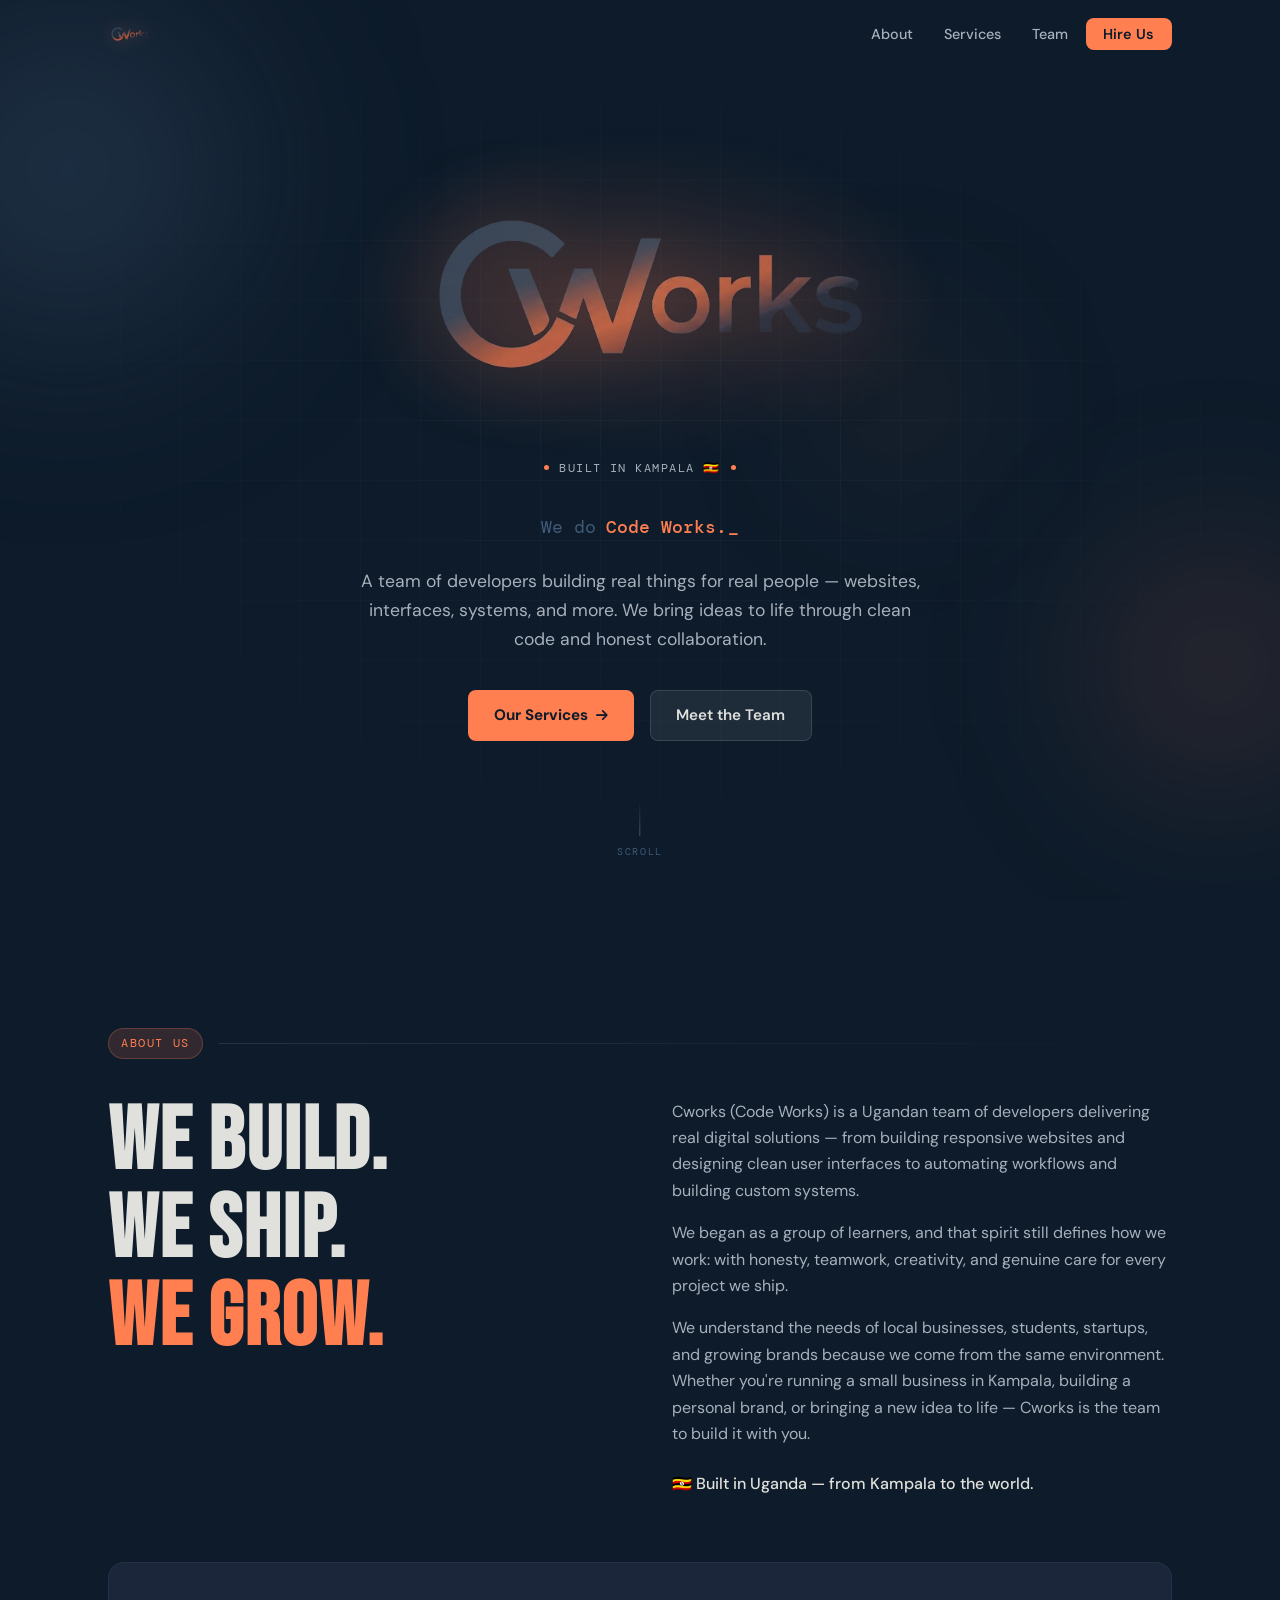
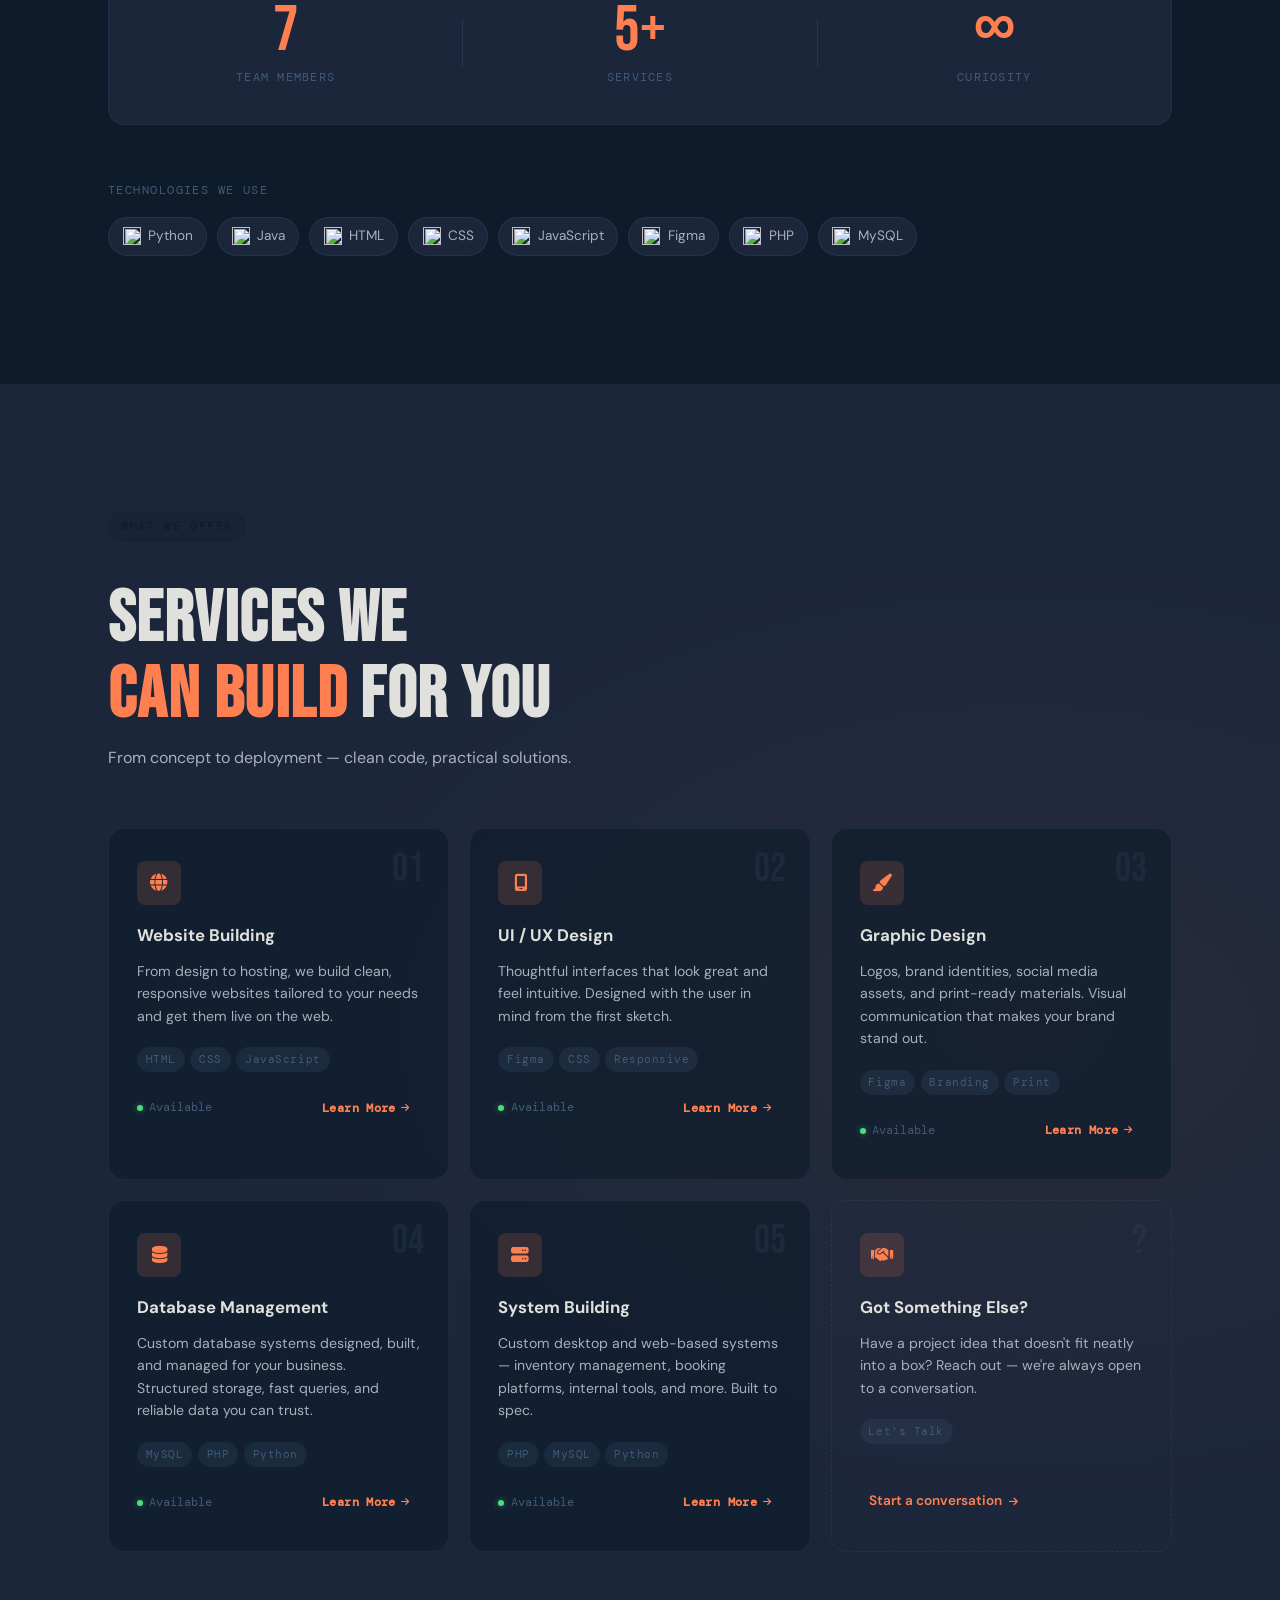
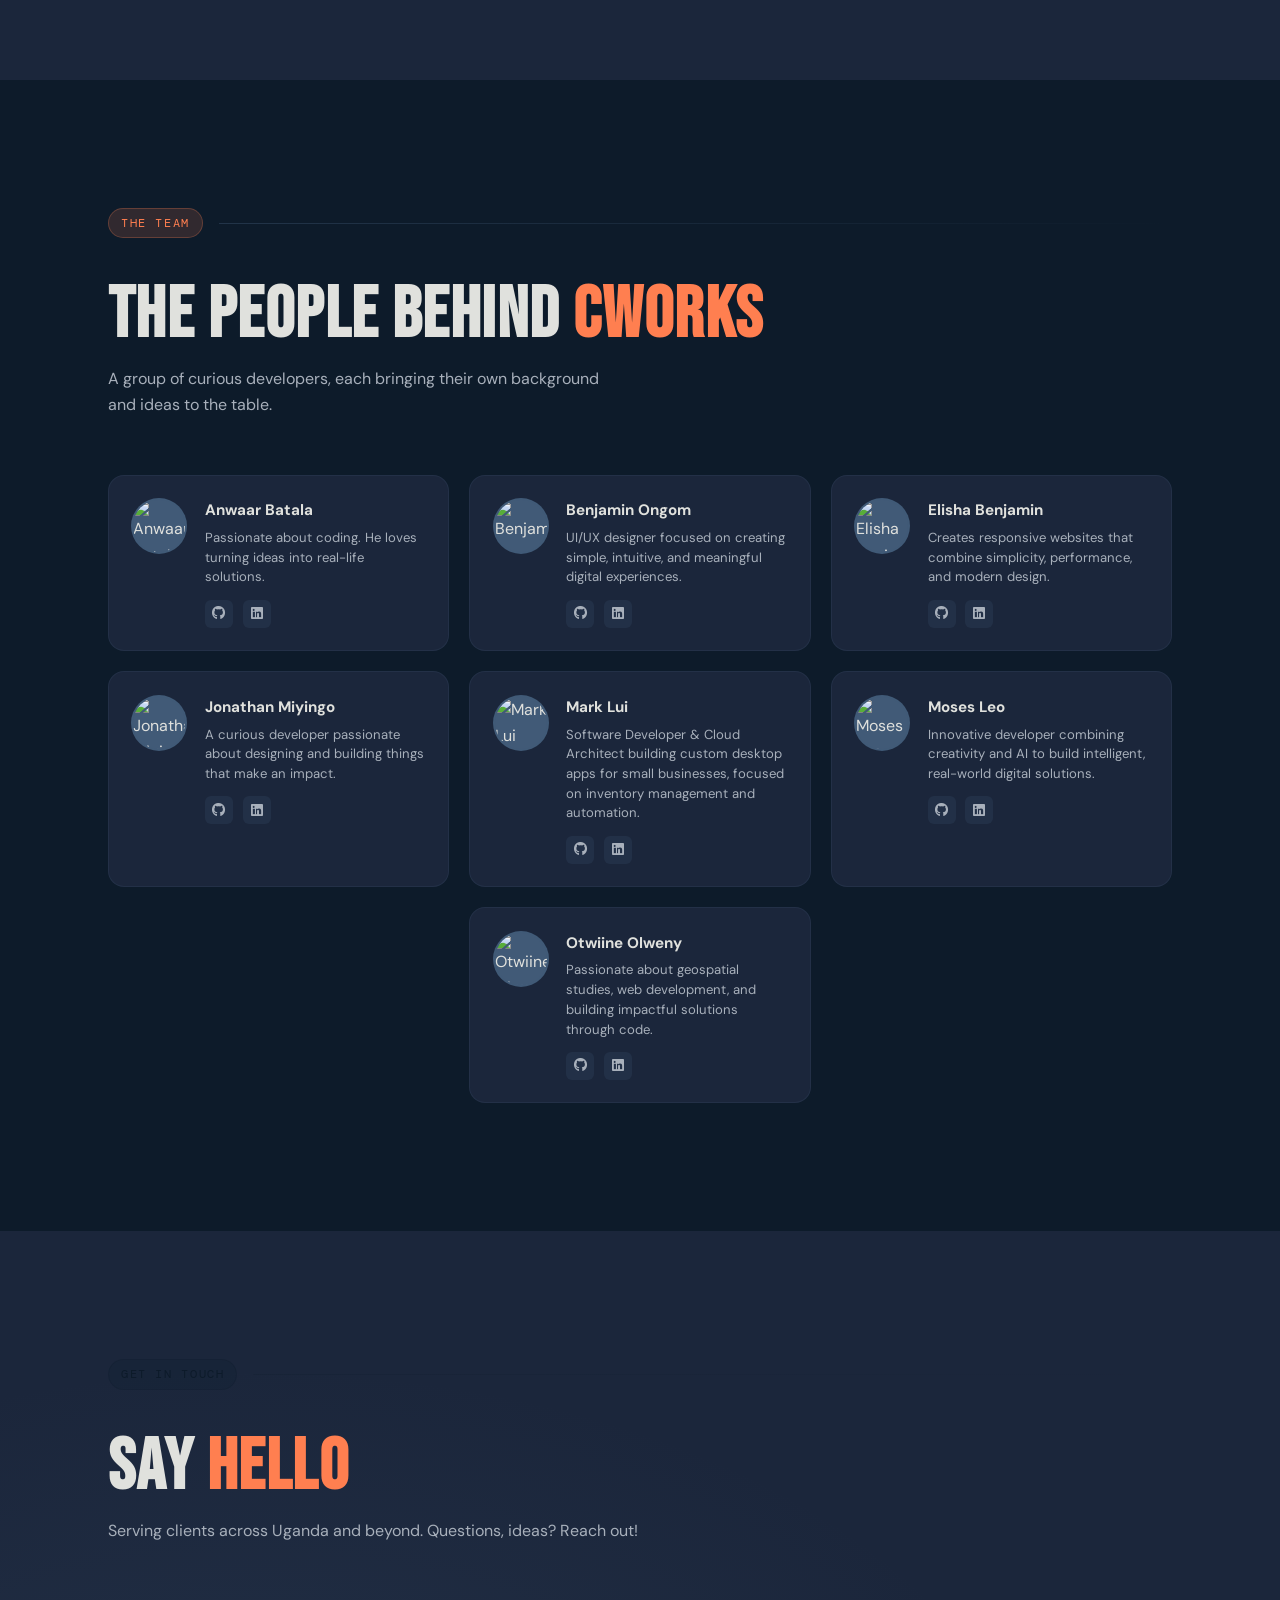
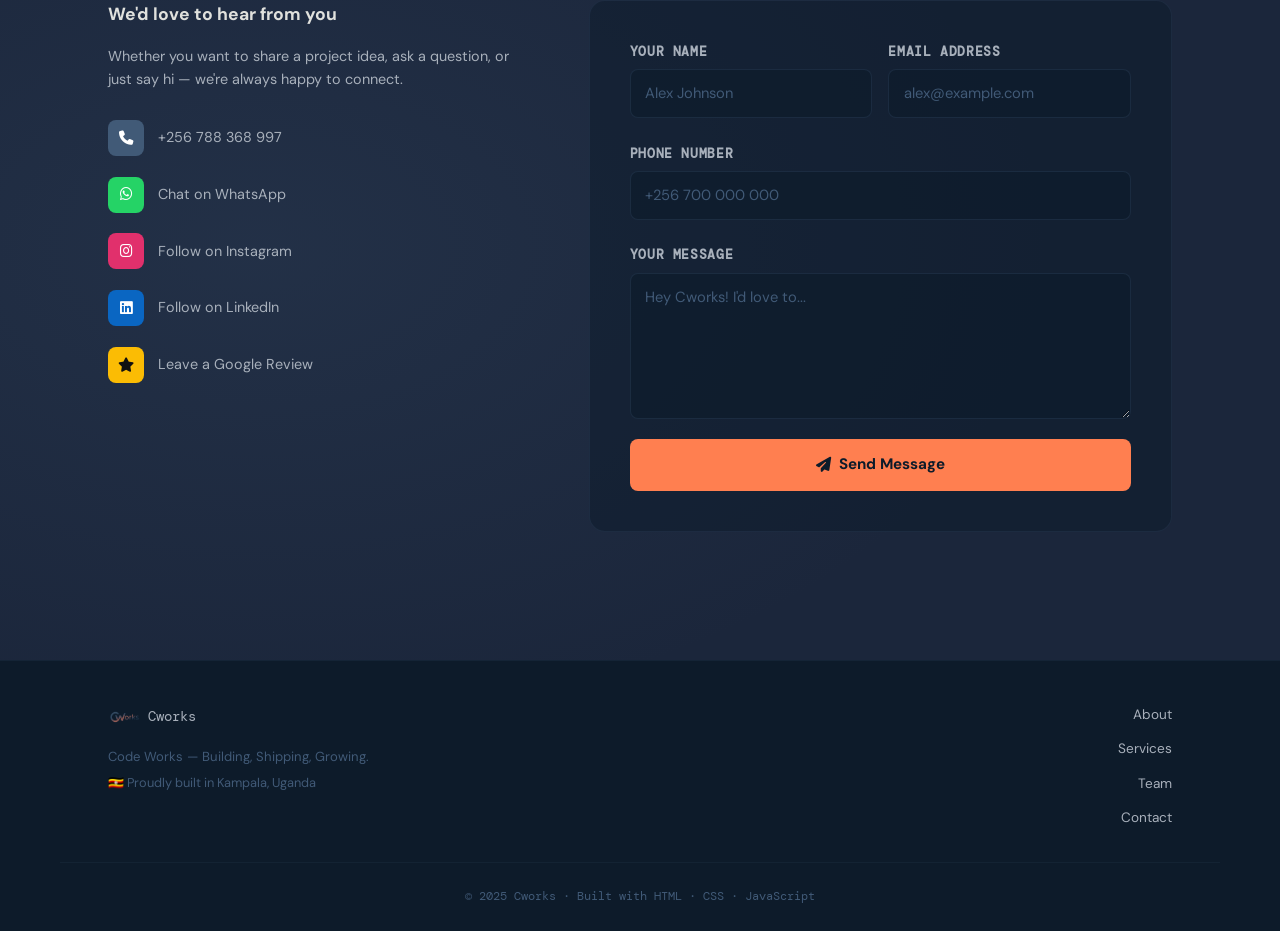
==== index.html @ 4f22efb5 "Changing the title" ====
<!DOCTYPE html>
<html lang="en">
<head>
  <meta charset="UTF-8"/>
  <meta name="viewport" content="width=device-width, initial-scale=1.0"/>
  <title>Cworks</title>
  <meta name="description" content="Cworks is a Kampala-based web development and design agency. We build responsive websites, intuitive UI/UX, bold brand identities, and custom systems for clients across Uganda and beyond."/>
  <meta name="author" content="Cworks — Code Works"/>
  <meta name="robots" content="index, follow"/>
  <meta name="geo.region" content="UG-C"/>
  <meta name="geo.placename" content="Kampala, Uganda"/>
  <meta property="og:title" content="Cworks — Code Works | Kampala, Uganda"/>
  <meta property="og:description" content="A Kampala-based team building responsive websites, sleek interfaces, and bold brand identities."/>
  <meta property="og:type" content="website"/>
  <meta property="og:site_name" content="Cworks"/>

  <link rel="preconnect" href="https://fonts.googleapis.com"/>
  <link rel="preconnect" href="https://fonts.gstatic.com" crossorigin=""/>
  <link href="https://fonts.googleapis.com/css2?family=Bebas+Neue&family=DM+Sans:ital,opsz,wght@0,9..40,300;0,9..40,400;0,9..40,500;0,9..40,600;1,9..40,400&family=DM+Mono:wght@400;500&display=swap" rel="stylesheet"/>
  <link rel="stylesheet" href="https://cdnjs.cloudflare.com/ajax/libs/font-awesome/6.5.0/css/all.min.css"/>
  <link rel="stylesheet" href="styles.css"/>
    <link rel="icon" type="image/png" href="cworks-logo-transparent.png">
</head>
<body>

  <!-- NAV -->
  <nav class="navbar" id="navbar" role="navigation" aria-label="Main navigation">
    <div class="nav-inner">
      <a href="#hero" class="nav-logo" aria-label="Cworks home">
        <img src="cworks-logo-transparent.png" alt="Cworks" class="nav-logo-img" width="38" height="38"/>
      </a>
      <ul class="nav-links" role="list">
        <li><a href="#about"    class="nav-link">About</a></li>
        <li><a href="#services" class="nav-link">Services</a></li>
        <li><a href="#team"     class="nav-link">Team</a></li>
        <li><a href="#contact"  class="nav-link cta-link">Hire Us</a></li>
      </ul>
      <button class="hamburger" id="hamburger" aria-label="Toggle mobile menu" aria-expanded="false">
        <span></span><span></span><span></span>
      </button>
    </div>
    <div class="mobile-menu" id="mobileMenu">
      <a href="#about"    class="nav-link">About</a>
      <a href="#services" class="nav-link">Services</a>
      <a href="#team"     class="nav-link">Team</a>
      <a href="#contact"  class="nav-link">Hire Us</a>
    </div>
  </nav>

  <!-- HERO -->
  <section class="hero" id="hero" aria-label="Hero">
    <div class="hero-grid-overlay" aria-hidden="true"></div>
    <div class="hero-orb hero-orb-1" aria-hidden="true"></div>
    <div class="hero-orb hero-orb-2" aria-hidden="true"></div>
    <div class="hero-orb hero-orb-3" aria-hidden="true"></div>

    <div class="hero-content">
      <!-- LOGO as hero centerpiece -->
      <div class="hero-logo-wrap" aria-label="Cworks">
        <img src="cworks-logo-transparent.png" alt="Cworks logo" class="hero-logo-img"/>
        <div class="hero-logo-glow" aria-hidden="true"></div>
      </div>

      <div class="hero-eyebrow">
        <span class="eyebrow-dot"></span>
        <span>Built in Kampala 🇺🇬</span>
        <span class="eyebrow-dot"></span>
      </div>

      <div class="hero-typing-row" aria-live="polite">
        <span class="typing-label">We do</span>
        <span class="typing-wrapper">
          <span id="typing-text" aria-live="polite"></span><span class="cursor" aria-hidden="true">_</span>
        </span>
      </div>

      <p class="hero-desc">
        A team of developers building real things for real people —
        websites, interfaces, systems, and more. We bring ideas to life
        through clean code and honest collaboration.
      </p>

      <div class="hero-actions">
        <a href="#services" class="btn-primary">Our Services <i class="fa-solid fa-arrow-right fa-sm"></i></a>
        <a href="#team"     class="btn-ghost">Meet the Team</a>
      </div>
    </div>

    <div class="hero-scroll-indicator" aria-hidden="true">
      <div class="scroll-line"></div>
      <span>scroll</span>
    </div>
  </section>


  <!-- ABOUT -->
  <section class="section about" id="about" aria-label="About Cworks">
    <div class="container">

      <div class="section-label-row reveal">
        <span class="section-chip">About Us</span>
        <div class="chip-line"></div>
      </div>

      <div class="about-grid">
        <div class="about-headline reveal">
          <h2>We Build.<br/>We Ship.<br/><span class="accent-text">We Grow.</span></h2>
        </div>

        <div class="about-body reveal reveal-delay">
          <p>Cworks (Code Works) is a Ugandan team of developers delivering real digital solutions — from building responsive websites and designing clean user interfaces to automating workflows and building custom systems.</p>
          <p>We began as a group of learners, and that spirit still defines how we work: with honesty, teamwork, creativity, and genuine care for every project we ship.</p>
          <p>We understand the needs of local businesses, students, startups, and growing brands because we come from the same environment. Whether you're running a small business in Kampala, building a personal brand, or bringing a new idea to life — Cworks is the team to build it with you.</p>
          <p class="origin-line">🇺🇬 Built in Uganda — from Kampala to the world.</p>
        </div>
      </div>

      <div class="stats-row reveal">
        <div class="stat-item">
          <span class="stat-num">7</span>
          <span class="stat-label">Team Members</span>
        </div>
        <div class="stat-divider" aria-hidden="true"></div>
        <div class="stat-item">
          <span class="stat-num">5+</span>
          <span class="stat-label">Services</span>
        </div>
        <div class="stat-divider" aria-hidden="true"></div>
        <div class="stat-item">
          <span class="stat-num">∞</span>
          <span class="stat-label">Curiosity</span>
        </div>
      </div>

      <div class="tech-section reveal reveal-delay">
        <p class="tech-heading">Technologies we use</p>
        <div class="tech-grid" role="list" aria-label="Technology stack">
          <div class="tech-pill" role="listitem"><img src="https://cdn.jsdelivr.net/gh/devicons/devicon@latest/icons/python/python-original.svg" alt="" aria-hidden="true"/>Python</div>
          <div class="tech-pill" role="listitem"><img src="https://cdn.jsdelivr.net/gh/devicons/devicon@latest/icons/java/java-original.svg" alt="" aria-hidden="true"/>Java</div>
          <div class="tech-pill" role="listitem"><img src="https://cdn.jsdelivr.net/gh/devicons/devicon@latest/icons/html5/html5-original.svg" alt="" aria-hidden="true"/>HTML</div>
          <div class="tech-pill" role="listitem"><img src="https://cdn.jsdelivr.net/gh/devicons/devicon@latest/icons/css3/css3-original.svg" alt="" aria-hidden="true"/>CSS</div>
          <div class="tech-pill" role="listitem"><img src="https://cdn.jsdelivr.net/gh/devicons/devicon@latest/icons/javascript/javascript-original.svg" alt="" aria-hidden="true"/>JavaScript</div>
          <div class="tech-pill" role="listitem"><img src="https://cdn.jsdelivr.net/gh/devicons/devicon@latest/icons/figma/figma-original.svg" alt="" aria-hidden="true"/>Figma</div>
          <div class="tech-pill" role="listitem"><img src="https://cdn.jsdelivr.net/gh/devicons/devicon@latest/icons/php/php-original.svg" alt="" aria-hidden="true"/>PHP</div>
          <div class="tech-pill" role="listitem"><img src="https://cdn.jsdelivr.net/gh/devicons/devicon@latest/icons/mysql/mysql-original.svg" alt="" aria-hidden="true"/>MySQL</div>
        </div>
      </div>

    </div>
  </section>


  <!-- SERVICES -->
  <section class="section services" id="services" aria-label="Services">
    <div class="services-bg" aria-hidden="true"></div>
    <div class="container">

      <div class="section-label-row reveal">
        <span class="section-chip section-chip--light">What We Offer</span>
        <div class="chip-line chip-line--light"></div>
      </div>

      <h2 class="services-title reveal">Services We<br/><em>Can Build</em> For You</h2>
      <p class="services-sub reveal reveal-delay">From concept to deployment — clean code, practical solutions.</p>

      <div class="services-grid">

        <article class="service-card reveal" tabindex="0">
          <div class="service-num" aria-hidden="true">01</div>
          <div class="service-icon" aria-hidden="true"><i class="fa-solid fa-globe"></i></div>
          <h3><a href="web-development.html" class="service-title-link">Website Building</a></h3>
          <p>From design to hosting, we build clean, responsive websites tailored to your needs and get them live on the web.</p>
          <div class="service-tags">
            <span>HTML</span><span>CSS</span><span>JavaScript</span>
          </div>
          <div class="service-footer">
            <span class="service-status"><span class="status-dot"></span>Available</span>
            <a href="web-development.html" class="service-learn-more">Learn More <i class="fa-solid fa-arrow-right fa-xs"></i></a>
          </div>
        </article>

        <article class="service-card reveal reveal-delay" tabindex="0">
          <div class="service-num" aria-hidden="true">02</div>
          <div class="service-icon" aria-hidden="true"><i class="fa-solid fa-mobile-screen"></i></div>
          <h3><a href="ui-ux-design.html" class="service-title-link">UI / UX Design</a></h3>
          <p>Thoughtful interfaces that look great and feel intuitive. Designed with the user in mind from the first sketch.</p>
          <div class="service-tags">
            <span>Figma</span><span>CSS</span><span>Responsive</span>
          </div>
          <div class="service-footer">
            <span class="service-status"><span class="status-dot"></span>Available</span>
            <a href="ui-ux-design.html" class="service-learn-more">Learn More <i class="fa-solid fa-arrow-right fa-xs"></i></a>
          </div>
        </article>

        <article class="service-card reveal reveal-delay-2" tabindex="0">
          <div class="service-num" aria-hidden="true">03</div>
          <div class="service-icon" aria-hidden="true"><i class="fa-solid fa-paintbrush"></i></div>
          <h3><a href="graphic-design.html" class="service-title-link">Graphic Design</a></h3>
          <p>Logos, brand identities, social media assets, and print-ready materials. Visual communication that makes your brand stand out.</p>
          <div class="service-tags">
            <span>Figma</span><span>Branding</span><span>Print</span>
          </div>
          <div class="service-footer">
            <span class="service-status"><span class="status-dot"></span>Available</span>
            <a href="graphic-design.html" class="service-learn-more">Learn More <i class="fa-solid fa-arrow-right fa-xs"></i></a>
          </div>
        </article>

        <article class="service-card reveal reveal-delay" tabindex="0">
          <div class="service-num" aria-hidden="true">04</div>
          <div class="service-icon" aria-hidden="true"><i class="fa-solid fa-database"></i></div>
          <h3><a href="database-management.html" class="service-title-link">Database Management</a></h3>
          <p>Custom database systems designed, built, and managed for your business. Structured storage, fast queries, and reliable data you can trust.</p>
          <div class="service-tags">
            <span>MySQL</span><span>PHP</span><span>Python</span>
          </div>
          <div class="service-footer">
            <span class="service-status"><span class="status-dot"></span>Available</span>
            <a href="database-management.html" class="service-learn-more">Learn More <i class="fa-solid fa-arrow-right fa-xs"></i></a>
          </div>
        </article>

        <article class="service-card reveal reveal-delay-2" tabindex="0">
          <div class="service-num" aria-hidden="true">05</div>
          <div class="service-icon" aria-hidden="true"><i class="fa-solid fa-server"></i></div>
          <h3><a href="system-building.html" class="service-title-link">System Building</a></h3>
          <p>Custom desktop and web-based systems — inventory management, booking platforms, internal tools, and more. Built to spec.</p>
          <div class="service-tags">
            <span>PHP</span><span>MySQL</span><span>Python</span>
          </div>
          <div class="service-footer">
            <span class="service-status"><span class="status-dot"></span>Available</span>
            <a href="system-building.html" class="service-learn-more">Learn More <i class="fa-solid fa-arrow-right fa-xs"></i></a>
          </div>
        </article>

        <article class="service-card service-card--cta reveal reveal-delay-3" tabindex="0">
          <div class="service-num" aria-hidden="true">?</div>
          <div class="service-icon" aria-hidden="true"><i class="fa-solid fa-handshake"></i></div>
          <h3>Got Something Else?</h3>
          <p>Have a project idea that doesn't fit neatly into a box? Reach out — we're always open to a conversation.</p>
          <div class="service-tags">
            <span>Let's Talk</span>
          </div>
          <a href="#contact" class="service-cta-link">Start a conversation <i class="fa-solid fa-arrow-right fa-xs"></i></a>
        </article>

      </div>
    </div>
  </section>


  <!-- TEAM -->
  <section class="section team" id="team" aria-label="Meet the team">
    <div class="container">

      <div class="section-label-row reveal">
        <span class="section-chip">The Team</span>
        <div class="chip-line"></div>
      </div>

      <h2 class="team-title reveal">The People Behind <span class="accent-text">Cworks</span></h2>
      <p class="team-sub reveal reveal-delay">A group of curious developers, each bringing their own background and ideas to the table.</p>

      <div class="team-grid" role="list" aria-label="Team members">

        <article class="team-card reveal" role="listitem">
          <div class="team-avatar-wrap">
            <img src="https://github.com/FrostyDot512.png" alt="Anwaar Batala" width="72" height="72" loading="lazy"/>
          </div>
          <div class="team-info">
            <h3>Anwaar Batala</h3>
            <p>Passionate about coding. He loves turning ideas into real-life solutions.</p>
            <div class="team-links">
              <a href="https://github.com/FrostyDot512" target="_blank" rel="noopener noreferrer" aria-label="GitHub"><i class="fa-brands fa-github"></i></a>
              <a href="https://www.linkedin.com/in/anwaar-batala-46069a362/" target="_blank" rel="noopener noreferrer" aria-label="LinkedIn"><i class="fa-brands fa-linkedin"></i></a>
            </div>
          </div>
        </article>

        <article class="team-card reveal reveal-delay" role="listitem">
          <div class="team-avatar-wrap">
            <img src="https://github.com/GrandMaster142.png" alt="Benjamin Ongom" width="72" height="72" loading="lazy"/>
          </div>
          <div class="team-info">
            <h3>Benjamin Ongom</h3>
            <p>UI/UX designer focused on creating simple, intuitive, and meaningful digital experiences.</p>
            <div class="team-links">
              <a href="https://github.com/GrandMaster142" target="_blank" rel="noopener noreferrer" aria-label="GitHub"><i class="fa-brands fa-github"></i></a>
              <a href="https://www.linkedin.com/in/benjamin-ongom-a2a5672a6/" target="_blank" rel="noopener noreferrer" aria-label="LinkedIn"><i class="fa-brands fa-linkedin"></i></a>
            </div>
          </div>
        </article>

        <article class="team-card reveal reveal-delay-2" role="listitem">
          <div class="team-avatar-wrap">
            <img src="https://github.com/eliosha.png" alt="Elisha Benjamin" width="72" height="72" loading="lazy"/>
          </div>
          <div class="team-info">
            <h3>Elisha Benjamin</h3>
            <p>Creates responsive websites that combine simplicity, performance, and modern design.</p>
            <div class="team-links">
              <a href="https://github.com/eliosha" target="_blank" rel="noopener noreferrer" aria-label="GitHub"><i class="fa-brands fa-github"></i></a>
              <a href="https://www.linkedin.com/in/elisha-mukisa-5b5963402/" target="_blank" rel="noopener noreferrer" aria-label="LinkedIn"><i class="fa-brands fa-linkedin"></i></a>
            </div>
          </div>
        </article>

        <article class="team-card reveal" role="listitem">
          <div class="team-avatar-wrap">
            <img src="https://github.com/Mrj-1007.png" alt="Jonathan Miyingo" width="72" height="72" loading="lazy"/>
          </div>
          <div class="team-info">
            <h3>Jonathan Miyingo</h3>
            <p>A curious developer passionate about designing and building things that make an impact.</p>
            <div class="team-links">
              <a href="https://github.com/Mrj-1007" target="_blank" rel="noopener noreferrer" aria-label="GitHub"><i class="fa-brands fa-github"></i></a>
              <a href="https://www.linkedin.com/in/jonathan-m-a0818a313/" target="_blank" rel="noopener noreferrer" aria-label="LinkedIn"><i class="fa-brands fa-linkedin"></i></a>
            </div>
          </div>
        </article>

        <article class="team-card reveal reveal-delay" role="listitem">
          <div class="team-avatar-wrap">
            <img src="https://github.com/Trojannetwork.png" alt="Mark Lui" width="72" height="72" loading="lazy"/>
          </div>
          <div class="team-info">
            <h3>Mark Lui</h3>
            <p>Software Developer &amp; Cloud Architect building custom desktop apps for small businesses, focused on inventory management and automation.</p>
            <div class="team-links">
              <a href="https://github.com/Trojannetwork" target="_blank" rel="noopener noreferrer" aria-label="GitHub"><i class="fa-brands fa-github"></i></a>
              <a href="https://www.linkedin.com/in/lui-mark-25259339b/" target="_blank" rel="noopener noreferrer" aria-label="LinkedIn"><i class="fa-brands fa-linkedin"></i></a>
            </div>
          </div>
        </article>

        <article class="team-card reveal reveal-delay-2" role="listitem">
          <div class="team-avatar-wrap">
            <img src="https://github.com/MOSES-LEO-tech.png" alt="Moses Leo" width="72" height="72" loading="lazy"/>
          </div>
          <div class="team-info">
            <h3>Moses Leo</h3>
            <p>Innovative developer combining creativity and AI to build intelligent, real-world digital solutions.</p>
            <div class="team-links">
              <a href="https://github.com/MOSES-LEO-tech" target="_blank" rel="noopener noreferrer" aria-label="GitHub"><i class="fa-brands fa-github"></i></a>
              <a href="https://www.linkedin.com/in/moses-leo-04477a336/" target="_blank" rel="noopener noreferrer" aria-label="LinkedIn"><i class="fa-brands fa-linkedin"></i></a>
            </div>
          </div>
        </article>

        <article class="team-card reveal" role="listitem">
          <div class="team-avatar-wrap">
            <img src="https://github.com/Otwiine.png" alt="Otwiine Olweny" width="72" height="72" loading="lazy"/>
          </div>
          <div class="team-info">
            <h3>Otwiine Olweny</h3>
            <p>Passionate about geospatial studies, web development, and building impactful solutions through code.</p>
            <div class="team-links">
              <a href="https://github.com/Otwiine" target="_blank" rel="noopener noreferrer" aria-label="GitHub"><i class="fa-brands fa-github"></i></a>
              <a href="https://www.linkedin.com/in/otwiine-olweny-60b871402/" target="_blank" rel="noopener noreferrer" aria-label="LinkedIn"><i class="fa-brands fa-linkedin"></i></a>
            </div>
          </div>
        </article>

      </div>
    </div>
  </section>


  <!-- CONTACT -->
  <section class="section contact" id="contact" aria-label="Contact Cworks">
    <div class="contact-bg" aria-hidden="true"></div>
    <div class="container">

      <div class="section-label-row reveal">
        <span class="section-chip section-chip--light">Get In Touch</span>
        <div class="chip-line chip-line--light"></div>
      </div>

      <h2 class="contact-title reveal">Say <em>Hello</em></h2>
      <p class="contact-sub reveal reveal-delay">Serving clients across Uganda and beyond. Questions, ideas? Reach out!</p>

      <div class="contact-grid">

        <div class="contact-info reveal">
          <h3>We'd love to hear from you</h3>
          <p>Whether you want to share a project idea, ask a question, or just say hi — we're always happy to connect.</p>

          <div class="contact-links">
            <a href="tel:+256788368997" class="contact-link-item">
              <span class="cl-icon"><i class="fa-solid fa-phone"></i></span>
              <span>+256 788 368 997</span>
            </a>
            <a href="https://wa.me/256788368997" class="contact-link-item" target="_blank" rel="noopener noreferrer">
              <span class="cl-icon" style="background:#25D366;"><i class="fa-brands fa-whatsapp"></i></span>
              <span>Chat on WhatsApp</span>
            </a>
            <a href="https://www.instagram.com/thecodehub26/" class="contact-link-item" target="_blank" rel="noopener noreferrer">
              <span class="cl-icon" style="background:#E1306C;"><i class="fa-brands fa-instagram"></i></span>
              <span>Follow on Instagram</span>
            </a>
            <a href="https://www.linkedin.com/company/codehub26/" class="contact-link-item" target="_blank" rel="noopener noreferrer">
              <span class="cl-icon" style="background:#0A66C2;"><i class="fa-brands fa-linkedin"></i></span>
              <span>Follow on LinkedIn</span>
            </a>
            <a href="https://g.page/r/CXH2-fsHKeH0EBM/review" class="contact-link-item" target="_blank" rel="noopener noreferrer">
              <span class="cl-icon" style="background:#FBBC04; color:#111;"><i class="fa-solid fa-star"></i></span>
              <span>Leave a Google Review</span>
            </a>
          </div>
        </div>

        <div class="contact-form-wrap reveal reveal-delay">
          <form id="contact-form" action="https://api.web3forms.com/submit" method="POST" aria-label="Contact form" novalidate>
            <input type="hidden" name="access_key" value="dd3dd29d-fc75-4ea5-b907-18526ad695c6"/>
            <input type="hidden" name="redirect" value="false"/>
            <input type="hidden" name="subject" value="New message from Cworks website"/>
            <input type="hidden" name="from_name" value="Cworks Website"/>

            <div class="form-row">
              <div class="form-group">
                <label for="contact-name">Your Name</label>
                <input type="text" id="contact-name" name="name" placeholder="Alex Johnson" autocomplete="name" required/>
                <span class="form-error" id="name-error" aria-live="polite"></span>
              </div>
              <div class="form-group">
                <label for="contact-email">Email Address</label>
                <input type="email" id="contact-email" name="email" placeholder="alex@example.com" autocomplete="email" required/>
                <span class="form-error" id="email-error" aria-live="polite"></span>
              </div>
            </div>

            <div class="form-group">
              <label for="contact-phone">Phone Number</label>
              <input type="tel" id="contact-phone" name="phone" placeholder="+256 700 000 000" autocomplete="tel" required/>
              <span class="form-error" id="phone-error" aria-live="polite"></span>
            </div>

            <div class="form-group">
              <label for="contact-message">Your Message</label>
              <textarea id="contact-message" name="message" placeholder="Hey Cworks! I'd love to..." rows="5" required></textarea>
            </div>

            <div id="form-feedback" class="form-feedback" aria-live="polite" hidden></div>

            <button type="submit" id="form-submit" class="btn-submit">
              <i class="fa-solid fa-paper-plane"></i> Send Message
            </button>
          </form>
        </div>

      </div>
    </div>
  </section>


  <!-- FOOTER -->
  <footer class="footer" role="contentinfo">
    <div class="container footer-inner">
      <div class="footer-brand">
        <div class="footer-logo-row">
          <img src="cworks-logo-transparent.png" alt="Cworks" class="footer-logo-img" width="32" height="32"/>
          <span class="footer-name">Cworks</span>
        </div>
        <p class="footer-tagline">Code Works — Building, Shipping, Growing.</p>
        <p class="footer-origin">🇺🇬 Proudly built in Kampala, Uganda</p>
      </div>
      <nav aria-label="Footer navigation">
        <ul class="footer-links" role="list">
          <li><a href="#about">About</a></li>
          <li><a href="#services">Services</a></li>
          <li><a href="#team">Team</a></li>
          <li><a href="#contact">Contact</a></li>
        </ul>
      </nav>
    </div>
    <p class="footer-copy">© 2025 Cworks · Built with HTML · CSS · JavaScript</p>
  </footer>

  <script src="script.js"></script>
</body>
</html>
---- styles.css ----
/* ============================================================
   CWORKS — Unified Stylesheet (main + service pages)
   Design: Editorial-minimal, deep navy palette, coral accents
   ============================================================ */

/* ── VARIABLES ── */
:root {
  /* Core palette */
  --blue-deep:    #0d1b2a;
  --blue-dark:    #1b263b;
  --blue-mid:     #415a77;
  --neutral:      #e0e1dd;
  --neutral-dim:  #a8b0bb;
  --accent:       #ff7f50;
  --accent-dim:   rgba(255, 127, 80, 0.15);
  --white:        #ffffff;

  /* Service page aliases */
  --bg:           #0d1b2a;
  --bg-card:      #1b263b;
  --text:         #e0e1dd;
  --text-secondary: #a8b0bb;
  --text-muted:   #415a77;
  --border:       rgba(65, 90, 119, 0.25);
  --accent-blue:  #ff7f50;

  /* Fonts */
  --font-display: 'Bebas Neue', sans-serif;
  --font-body:    'DM Sans', sans-serif;
  --font-mono:    'DM Mono', monospace;

  /* Layout */
  --radius:       8px;
  --radius-lg:    16px;
  --gap:          clamp(1rem, 4vw, 2rem);
  --max-w:        1160px;
  --nav-h:        68px;

  --ease-out: cubic-bezier(0.16, 1, 0.3, 1);
}

/* ── RESET ── */
*, *::before, *::after { box-sizing: border-box; margin: 0; padding: 0; }
html { scroll-behavior: smooth; font-size: 16px; }
body {
  background: var(--blue-deep);
  color: var(--neutral);
  font-family: var(--font-body);
  line-height: 1.65;
  overflow-x: hidden;
  -webkit-font-smoothing: antialiased;
}
img { display: block; max-width: 100%; }
a { color: inherit; text-decoration: none; }
ul { list-style: none; }
button { cursor: pointer; border: none; background: none; font: inherit; }

/* ── CONTAINER ── */
.container {
  width: 100%;
  max-width: var(--max-w);
  margin: 0 auto;
  padding: 0 clamp(1.25rem, 5vw, 3rem);
}

/* ── SECTION BASE ── */
.section {
  padding: clamp(5rem, 10vw, 8rem) 0;
  position: relative;
}

/* ============================================================
   NAVBAR
   ============================================================ */
.navbar {
  position: fixed;
  top: 0;
  left: 0;
  right: 0;
  z-index: 100;
  transition: background 0.3s ease, box-shadow 0.3s ease;
}
.navbar.scrolled {
  background: rgba(13, 27, 42, 0.92);
  backdrop-filter: blur(12px);
  -webkit-backdrop-filter: blur(12px);
  box-shadow: 0 1px 0 rgba(255,255,255,0.06);
}
.nav-inner {
  max-width: var(--max-w);
  margin: 0 auto;
  padding: 0 clamp(1.25rem, 5vw, 3rem);
  height: var(--nav-h);
  display: flex;
  align-items: center;
  justify-content: space-between;
  gap: 2rem;
}

/* Logo — now image-only in navbar */
.nav-logo {
  display: flex;
  align-items: center;
  gap: 0.55rem;
  font-weight: 700;
  letter-spacing: -0.01em;
  transition: opacity 0.2s;
}
.nav-logo:hover { opacity: 0.85; }
.nav-logo-img {
  width: 42px;
  height: 42px;
  object-fit: contain;
  flex-shrink: 0;
  mix-blend-mode: screen;
  filter: drop-shadow(0 0 8px rgba(255,127,80,0.3));
  transition: filter 0.3s;
}
.nav-logo:hover .nav-logo-img {
  filter: drop-shadow(0 0 14px rgba(255,127,80,0.55));
}

/* Service pages still have text logo fallback */
.nav-logo-icon {
  width: 36px;
  height: 36px;
  background: rgba(255,127,80,0.15);
  border-radius: 8px;
  display: flex;
  align-items: center;
  justify-content: center;
  color: var(--accent);
  font-size: 0.9rem;
  flex-shrink: 0;
  border: 1px solid rgba(255,127,80,0.25);
}
.logo-mark {
  font-family: var(--font-display);
  font-size: 1.7rem;
  line-height: 1;
  color: var(--neutral);
}
.logo-mark.sm { font-size: 1.3rem; }
.logo-accent { color: var(--accent); }
.logo-text {
  font-family: var(--font-mono);
  font-size: 0.9rem;
  color: var(--neutral-dim);
  letter-spacing: 0.05em;
}

/* Nav links */
.nav-links {
  display: flex;
  align-items: center;
  gap: 0.25rem;
}
.nav-link {
  padding: 0.45rem 0.85rem;
  border-radius: var(--radius);
  font-size: 0.9rem;
  color: var(--neutral-dim);
  transition: color 0.2s, background 0.2s;
  font-weight: 500;
}
.nav-link:hover, .nav-link.active { color: var(--neutral); background: rgba(255,255,255,0.06); }
.cta-link {
  background: var(--accent);
  color: var(--blue-deep) !important;
  font-weight: 600;
  padding: 0.45rem 1.1rem;
}
.cta-link:hover { background: #ff9a74; transform: translateY(-1px); }

/* Hamburger */
.hamburger {
  display: none;
  flex-direction: column;
  gap: 5px;
  padding: 6px;
}
.hamburger span {
  display: block;
  width: 22px;
  height: 2px;
  background: var(--neutral);
  border-radius: 2px;
  transition: transform 0.3s, opacity 0.3s;
}
.hamburger.active span:nth-child(1) { transform: translateY(7px) rotate(45deg); }
.hamburger.active span:nth-child(2) { opacity: 0; }
.hamburger.active span:nth-child(3) { transform: translateY(-7px) rotate(-45deg); }

/* Mobile menu */
.mobile-menu {
  display: none;
  flex-direction: column;
  gap: 0;
  background: rgba(13, 27, 42, 0.97);
  backdrop-filter: blur(12px);
  -webkit-backdrop-filter: blur(12px);
  border-top: 1px solid rgba(255,255,255,0.07);
  padding: 0;
  max-height: 0;
  overflow: hidden;
  transition: max-height 0.35s var(--ease-out), padding 0.3s;
}
.mobile-menu.open {
  max-height: 320px;
  padding: 0.75rem 1.5rem 1.5rem;
}
.mobile-menu .nav-link {
  padding: 0.7rem 0;
  border-bottom: 1px solid rgba(255,255,255,0.06);
  font-size: 1rem;
  color: var(--neutral-dim);
}
.mobile-menu .nav-link:last-child { border-bottom: none; }

/* ============================================================
   HERO
   ============================================================ */
.hero {
  min-height: 100svh;
  display: flex;
  flex-direction: column;
  justify-content: center;
  align-items: center;
  text-align: center;
  position: relative;
  overflow: hidden;
  padding: var(--nav-h) 1.5rem 4rem;
}

/* Grid overlay */
.hero-grid-overlay {
  position: absolute;
  inset: 0;
  background-image:
    linear-gradient(rgba(65,90,119,0.1) 1px, transparent 1px),
    linear-gradient(90deg, rgba(65,90,119,0.1) 1px, transparent 1px);
  background-size: 60px 60px;
  mask-image: radial-gradient(ellipse at center, black 20%, transparent 80%);
  pointer-events: none;
}

/* Orbs */
.hero-orb {
  position: absolute;
  border-radius: 50%;
  filter: blur(80px);
  pointer-events: none;
  animation: orb-drift 12s ease-in-out infinite alternate;
}
.hero-orb-1 {
  width: 520px; height: 520px;
  background: radial-gradient(circle, rgba(65,90,119,0.45) 0%, transparent 70%);
  top: -10%; left: -15%;
  animation-delay: 0s;
}
.hero-orb-2 {
  width: 380px; height: 380px;
  background: radial-gradient(circle, rgba(255,127,80,0.18) 0%, transparent 70%);
  bottom: 5%; right: -10%;
  animation-delay: -5s;
}
.hero-orb-3 {
  width: 260px; height: 260px;
  background: radial-gradient(circle, rgba(255,127,80,0.1) 0%, transparent 70%);
  top: 30%; left: 60%;
  animation-delay: -8s;
  animation-duration: 16s;
}
@keyframes orb-drift {
  from { transform: translate(0, 0) scale(1); }
  to   { transform: translate(30px, 20px) scale(1.08); }
}

/* Hero content */
.hero-content {
  position: relative;
  z-index: 2;
  max-width: 820px;
  display: flex;
  flex-direction: column;
  align-items: center;
}
.hero-eyebrow {
  display: inline-flex;
  align-items: center;
  gap: 0.6rem;
  font-family: var(--font-mono);
  font-size: 0.78rem;
  color: var(--neutral-dim);
  letter-spacing: 0.12em;
  text-transform: uppercase;
  margin-bottom: 2rem;
  opacity: 0;
  animation: fade-up 0.6s 0.2s var(--ease-out) forwards;
}
.eyebrow-dot {
  display: inline-block;
  width: 5px; height: 5px;
  background: var(--accent);
  border-radius: 50%;
  animation: dot-pulse 2s ease-in-out infinite;
}
@keyframes dot-pulse {
  0%,100% { opacity: 1; transform: scale(1); }
  50% { opacity: 0.5; transform: scale(0.7); }
}

/* ── HERO LOGO (centerpiece) ── */
.hero-logo-wrap {
  position: relative;
  display: inline-flex;
  align-items: center;
  justify-content: center;
  margin-bottom: 2rem;
  opacity: 0;
  animation: logo-rise 0.9s 0.35s var(--ease-out) forwards;
}
.hero-logo-img {
  width: clamp(220px, 45vw, 480px);
  height: auto;
  object-fit: contain;
  position: relative;
  z-index: 2;
  mix-blend-mode: screen;
  filter: drop-shadow(0 0 40px rgba(255,127,80,0.35));
  transition: filter 0.4s;
}
.hero-logo-wrap:hover .hero-logo-img {
  filter: drop-shadow(0 0 60px rgba(255,127,80,0.55));
}
.hero-logo-glow {
  position: absolute;
  inset: -20%;
  background: radial-gradient(ellipse at center, rgba(255,127,80,0.12) 0%, transparent 65%);
  border-radius: 50%;
  animation: logo-glow-pulse 3s ease-in-out infinite;
  pointer-events: none;
}
@keyframes logo-rise {
  from { opacity: 0; transform: translateY(30px) scale(0.92); }
  to   { opacity: 1; transform: translateY(0) scale(1); }
}
@keyframes logo-glow-pulse {
  0%,100% { opacity: 0.6; transform: scale(1); }
  50% { opacity: 1; transform: scale(1.08); }
}

/* Typing row */
.hero-typing-row {
  display: flex;
  align-items: center;
  justify-content: center;
  gap: 0.6rem;
  margin: 0 0 1.5rem;
  font-family: var(--font-mono);
  font-size: clamp(0.9rem, 2.5vw, 1.15rem);
  color: var(--neutral-dim);
  opacity: 0;
  animation: fade-up 0.7s 0.65s var(--ease-out) forwards;
  min-height: 1.8em;
}
.typing-label { color: var(--blue-mid); }
.typing-wrapper {
  display: flex;
  align-items: center;
  color: var(--accent);
  font-weight: 500;
}
.cursor {
  display: inline-block;
  color: var(--accent);
  animation: blink 0.85s step-end infinite;
  margin-left: 1px;
}
@keyframes blink { 0%,100%{opacity:1;} 50%{opacity:0;} }

.hero-desc {
  font-size: clamp(0.95rem, 2.2vw, 1.1rem);
  color: var(--neutral-dim);
  max-width: 560px;
  margin: 0 auto 2.25rem;
  opacity: 0;
  animation: fade-up 0.7s 0.8s var(--ease-out) forwards;
}

.hero-actions {
  display: flex;
  gap: 1rem;
  justify-content: center;
  flex-wrap: wrap;
  opacity: 0;
  animation: fade-up 0.7s 0.95s var(--ease-out) forwards;
}

/* Scroll indicator */
.hero-scroll-indicator {
  position: absolute;
  bottom: 2.5rem;
  left: 50%;
  transform: translateX(-50%);
  display: flex;
  flex-direction: column;
  align-items: center;
  gap: 0.4rem;
  color: var(--blue-mid);
  font-family: var(--font-mono);
  font-size: 0.65rem;
  letter-spacing: 0.15em;
  text-transform: uppercase;
  opacity: 0;
  animation: fade-in 1s 1.4s ease forwards;
}
.scroll-line {
  width: 1px;
  height: 36px;
  background: linear-gradient(to bottom, transparent, var(--blue-mid));
  animation: scroll-pulse 2s ease-in-out infinite;
}
@keyframes scroll-pulse {
  0%,100%{ opacity: 0.4; transform: scaleY(1); }
  50%{ opacity: 1; transform: scaleY(1.15); }
}

/* ── BUTTONS ── */
.btn-primary {
  display: inline-flex;
  align-items: center;
  gap: 0.5rem;
  background: var(--accent);
  color: var(--blue-deep);
  padding: 0.75rem 1.6rem;
  border-radius: var(--radius);
  font-weight: 700;
  font-size: 0.95rem;
  transition: background 0.2s, transform 0.2s, box-shadow 0.2s;
  position: relative;
  overflow: hidden;
}
.btn-primary::after {
  content: '';
  position: absolute;
  inset: 0;
  background: linear-gradient(135deg, rgba(255,255,255,0.15) 0%, transparent 60%);
  opacity: 0;
  transition: opacity 0.3s;
}
.btn-primary:hover {
  background: #ff9a74;
  transform: translateY(-2px);
  box-shadow: 0 8px 24px rgba(255,127,80,0.35);
}
.btn-primary:hover::after { opacity: 1; }
.btn-primary:active { transform: translateY(0); }

.btn-ghost {
  display: inline-flex;
  align-items: center;
  gap: 0.5rem;
  background: rgba(255,255,255,0.07);
  color: var(--neutral);
  padding: 0.75rem 1.6rem;
  border-radius: var(--radius);
  font-weight: 600;
  font-size: 0.95rem;
  border: 1px solid rgba(255,255,255,0.12);
  transition: background 0.2s, border-color 0.2s, transform 0.2s;
}
.btn-ghost:hover {
  background: rgba(255,255,255,0.12);
  border-color: rgba(255,255,255,0.22);
  transform: translateY(-2px);
}

/* Service page button variants */
.btn-secondary {
  display: inline-flex;
  align-items: center;
  gap: 0.5rem;
  background: rgba(255,255,255,0.07);
  color: var(--neutral);
  padding: 0.75rem 1.6rem;
  border-radius: var(--radius);
  font-weight: 600;
  font-size: 0.95rem;
  border: 1px solid rgba(255,255,255,0.14);
  transition: background 0.2s, border-color 0.2s, transform 0.2s;
}
.btn-secondary:hover {
  background: rgba(255,255,255,0.12);
  border-color: rgba(255,255,255,0.24);
  transform: translateY(-2px);
}

/* ── REVEAL ANIMATIONS ── */
.reveal {
  opacity: 0;
  transform: translateY(28px);
  transition: opacity 0.7s var(--ease-out), transform 0.7s var(--ease-out);
}
.reveal.visible { opacity: 1; transform: translateY(0); }
.reveal-delay   { transition-delay: 0.12s; }
.reveal-delay-2 { transition-delay: 0.24s; }
.reveal-delay-3 { transition-delay: 0.38s; }

@keyframes fade-up {
  from { opacity: 0; transform: translateY(20px); }
  to   { opacity: 1; transform: translateY(0); }
}
@keyframes fade-in {
  from { opacity: 0; }
  to   { opacity: 1; }
}

/* ============================================================
   SECTION LABELS
   ============================================================ */
.section-label-row {
  display: flex;
  align-items: center;
  gap: 1rem;
  margin-bottom: 2.5rem;
}
.section-chip {
  font-family: var(--font-mono);
  font-size: 0.72rem;
  letter-spacing: 0.14em;
  text-transform: uppercase;
  color: var(--accent);
  background: var(--accent-dim);
  border: 1px solid rgba(255,127,80,0.25);
  padding: 0.3rem 0.75rem;
  border-radius: 99px;
  white-space: nowrap;
}
.section-chip--light {
  color: var(--blue-deep);
  background: rgba(13,27,42,0.15);
  border-color: rgba(13,27,42,0.2);
}
.chip-line {
  flex: 1;
  height: 1px;
  background: linear-gradient(to right, rgba(65,90,119,0.4), transparent);
}
.chip-line--light {
  background: linear-gradient(to right, rgba(13,27,42,0.25), transparent);
}
.accent-text { color: var(--accent); }

/* ============================================================
   ABOUT
   ============================================================ */
.about { background: var(--blue-deep); }

.about-grid {
  display: grid;
  grid-template-columns: 1fr 1fr;
  gap: clamp(2rem, 5vw, 5rem);
  align-items: start;
  margin-bottom: 4rem;
}
.about-headline h2 {
  font-family: var(--font-display);
  font-size: clamp(2.8rem, 7vw, 5.5rem);
  line-height: 1;
  letter-spacing: 0.02em;
  color: var(--neutral);
}
.about-body p {
  color: var(--neutral-dim);
  margin-bottom: 1rem;
  font-size: 1rem;
}
.about-body p:last-child { margin-bottom: 0; }
.origin-line {
  color: var(--neutral) !important;
  font-weight: 500;
  padding-top: 0.5rem;
}

/* Stats row */
.stats-row {
  display: flex;
  align-items: center;
  gap: clamp(1rem, 4vw, 3rem);
  padding: 2.25rem clamp(1.5rem, 4vw, 3rem);
  background: var(--blue-dark);
  border-radius: var(--radius-lg);
  border: 1px solid rgba(65,90,119,0.2);
  margin-bottom: 3.5rem;
  flex-wrap: wrap;
  transition: border-color 0.3s;
}
.stats-row:hover { border-color: rgba(255,127,80,0.15); }
.stat-item { flex: 1; min-width: 100px; text-align: center; }
.stat-num {
  display: block;
  font-family: var(--font-display);
  font-size: clamp(2.5rem, 6vw, 4rem);
  color: var(--accent);
  line-height: 1;
}
.stat-label {
  display: block;
  font-size: 0.78rem;
  font-family: var(--font-mono);
  letter-spacing: 0.1em;
  text-transform: uppercase;
  color: var(--blue-mid);
  margin-top: 0.3rem;
}
.stat-divider {
  width: 1px;
  height: 48px;
  background: rgba(65,90,119,0.35);
  flex-shrink: 0;
}

/* Tech stack */
.tech-heading {
  font-family: var(--font-mono);
  font-size: 0.75rem;
  letter-spacing: 0.12em;
  text-transform: uppercase;
  color: var(--blue-mid);
  margin-bottom: 1rem;
}
.tech-grid {
  display: flex;
  flex-wrap: wrap;
  gap: 0.6rem;
}
.tech-pill {
  display: flex;
  align-items: center;
  gap: 0.45rem;
  padding: 0.45rem 0.85rem;
  background: var(--blue-dark);
  border: 1px solid rgba(65,90,119,0.25);
  border-radius: 99px;
  font-size: 0.85rem;
  color: var(--neutral-dim);
  transition: border-color 0.2s, color 0.2s, transform 0.2s, box-shadow 0.2s;
}
.tech-pill:hover {
  border-color: var(--accent);
  color: var(--neutral);
  transform: translateY(-2px);
  box-shadow: 0 4px 12px rgba(255,127,80,0.15);
}
.tech-pill img { width: 18px; height: 18px; object-fit: contain; }

/* ============================================================
   SERVICES
   ============================================================ */
.services {
  background: var(--blue-dark);
  overflow: hidden;
}
.services-bg {
  position: absolute;
  inset: 0;
  background: radial-gradient(ellipse at 80% 50%, rgba(255,127,80,0.05) 0%, transparent 60%);
  pointer-events: none;
}
.services-title {
  font-family: var(--font-display);
  font-size: clamp(2.4rem, 6vw, 4.5rem);
  line-height: 1.05;
  letter-spacing: 0.02em;
  color: var(--neutral);
  margin-bottom: 0.75rem;
}
.services-title em { font-style: normal; color: var(--accent); }
.services-sub {
  color: var(--neutral-dim);
  margin-bottom: 3.5rem;
  font-size: 1rem;
  max-width: 540px;
}

.services-grid {
  display: grid;
  grid-template-columns: repeat(3, 1fr);
  gap: 1.25rem;
}

.service-card {
  position: relative;
  background: rgba(13,27,42,0.6);
  border: 1px solid rgba(65,90,119,0.2);
  border-radius: var(--radius-lg);
  padding: 2rem 1.75rem;
  transition: border-color 0.3s, transform 0.3s, box-shadow 0.3s, background 0.3s;
  overflow: hidden;
  cursor: default;
}
.service-card::before {
  content: '';
  position: absolute;
  inset: 0;
  background: linear-gradient(135deg, rgba(255,127,80,0.04) 0%, transparent 60%);
  opacity: 0;
  transition: opacity 0.35s;
  pointer-events: none;
}
.service-card::after {
  content: '';
  position: absolute;
  bottom: 0;
  left: 0;
  right: 0;
  height: 2px;
  background: linear-gradient(to right, var(--accent), transparent);
  transform: scaleX(0);
  transform-origin: left;
  transition: transform 0.4s var(--ease-out);
  pointer-events: none;
}
.service-card:hover,
.service-card:focus-within {
  border-color: rgba(255,127,80,0.4);
  transform: translateY(-5px);
  box-shadow: 0 20px 48px rgba(0,0,0,0.35);
  outline: none;
}
.service-card:hover::before,
.service-card:focus-within::before { opacity: 1; }
.service-card:hover::after,
.service-card:focus-within::after { transform: scaleX(1); }

.service-num {
  position: absolute;
  top: 1.25rem;
  right: 1.5rem;
  font-family: var(--font-display);
  font-size: 2.5rem;
  color: rgba(65,90,119,0.18);
  line-height: 1;
  user-select: none;
  transition: color 0.3s;
}
.service-card:hover .service-num { color: rgba(255,127,80,0.12); }

.service-icon {
  width: 44px; height: 44px;
  background: var(--accent-dim);
  border-radius: var(--radius);
  display: flex;
  align-items: center;
  justify-content: center;
  color: var(--accent);
  font-size: 1.1rem;
  margin-bottom: 1.1rem;
  transition: background 0.3s, transform 0.3s;
}
.service-card:hover .service-icon {
  background: rgba(255,127,80,0.22);
  transform: scale(1.08);
}
.service-card h3 {
  font-size: 1.05rem;
  font-weight: 700;
  color: var(--neutral);
  margin-bottom: 0.6rem;
}
.service-card p {
  font-size: 0.88rem;
  color: var(--neutral-dim);
  line-height: 1.6;
  margin-bottom: 1.25rem;
}
.service-tags {
  display: flex;
  flex-wrap: wrap;
  gap: 0.35rem;
  margin-bottom: 1.25rem;
}
.service-tags span {
  font-family: var(--font-mono);
  font-size: 0.7rem;
  letter-spacing: 0.05em;
  padding: 0.2rem 0.55rem;
  background: rgba(65,90,119,0.2);
  border-radius: 99px;
  color: var(--blue-mid);
  transition: background 0.2s, color 0.2s;
}
.service-card:hover .service-tags span { background: rgba(65,90,119,0.3); }
.service-status {
  display: flex;
  align-items: center;
  gap: 0.4rem;
  font-size: 0.75rem;
  font-family: var(--font-mono);
  color: var(--blue-mid);
}
.service-footer {
  display: flex;
  align-items: center;
  justify-content: space-between;
  gap: 0.5rem;
  flex-wrap: wrap;
  position: relative;
  z-index: 1;
}
.service-title-link {
  color: var(--neutral);
  text-decoration: none;
  transition: color 0.2s;
  position: relative;
  z-index: 1;
}
.service-title-link:hover { color: var(--accent); }
.service-learn-more {
  display: inline-flex;
  align-items: center;
  gap: 0.35rem;
  color: var(--accent);
  font-size: 0.78rem;
  font-weight: 600;
  font-family: var(--font-mono);
  letter-spacing: 0.03em;
  transition: gap 0.25s var(--ease-out), opacity 0.2s;
  white-space: nowrap;
  text-decoration: none;
  padding: 0.3rem 0.6rem;
  border-radius: 6px;
  background: transparent;
  border: 1px solid transparent;
}
.service-learn-more:hover {
  gap: 0.6rem;
  background: rgba(255,127,80,0.1);
  border-color: rgba(255,127,80,0.25);
}
.status-dot {
  width: 6px; height: 6px;
  background: #4ade80;
  border-radius: 50%;
  display: inline-block;
  box-shadow: 0 0 6px rgba(74,222,128,0.5);
  animation: dot-blink 3s ease-in-out infinite;
}
@keyframes dot-blink {
  0%,90%,100% { opacity: 1; }
  95% { opacity: 0.3; }
}
.service-card--cta {
  border-style: dashed;
  border-color: rgba(65,90,119,0.3);
  background: transparent;
  display: flex;
  flex-direction: column;
}
.service-cta-link {
  display: inline-flex;
  align-items: center;
  gap: 0.4rem;
  color: var(--accent);
  font-size: 0.85rem;
  font-weight: 600;
  margin-top: auto;
  transition: gap 0.25s var(--ease-out), opacity 0.2s;
  padding: 0.4rem 0.6rem;
  border-radius: 6px;
}
.service-cta-link:hover { gap: 0.65rem; background: rgba(255,127,80,0.08); }

/* ============================================================
   TEAM
   ============================================================ */
.team { background: var(--blue-deep); }

.team-title {
  font-family: var(--font-display);
  font-size: clamp(2.4rem, 6vw, 4.5rem);
  line-height: 1.05;
  letter-spacing: 0.02em;
  color: var(--neutral);
  margin-bottom: 0.75rem;
}
.team-sub {
  color: var(--neutral-dim);
  margin-bottom: 3.5rem;
  font-size: 1rem;
  max-width: 500px;
}

.team-grid {
  display: grid;
  grid-template-columns: repeat(3, 1fr);
  gap: 1.25rem;
}
.team-grid .team-card:last-child:nth-child(3n + 1) {
  grid-column: 2 / 3;
}

.team-card {
  display: flex;
  align-items: flex-start;
  gap: 1.1rem;
  background: var(--blue-dark);
  border: 1px solid rgba(65,90,119,0.2);
  border-radius: var(--radius-lg);
  padding: 1.4rem;
  transition: border-color 0.3s, transform 0.25s, box-shadow 0.3s;
}
.team-card:hover {
  border-color: rgba(65,90,119,0.5);
  transform: translateY(-4px);
  box-shadow: 0 12px 32px rgba(0,0,0,0.25);
}
.team-avatar-wrap {
  flex-shrink: 0;
  width: 56px; height: 56px;
  border-radius: 50%;
  overflow: hidden;
  border: 2px solid rgba(65,90,119,0.35);
  background: var(--blue-mid);
  transition: border-color 0.3s;
}
.team-card:hover .team-avatar-wrap { border-color: var(--accent); }
.team-avatar-wrap img { width: 100%; height: 100%; object-fit: cover; }
.team-info h3 {
  font-size: 0.95rem;
  font-weight: 700;
  color: var(--neutral);
  margin-bottom: 0.3rem;
}
.team-info p {
  font-size: 0.82rem;
  color: var(--neutral-dim);
  line-height: 1.5;
  margin-bottom: 0.8rem;
}
.team-links {
  display: flex;
  gap: 0.6rem;
}
.team-links a {
  width: 28px; height: 28px;
  display: flex;
  align-items: center;
  justify-content: center;
  background: rgba(65,90,119,0.2);
  border-radius: 6px;
  color: var(--neutral-dim);
  font-size: 0.85rem;
  transition: background 0.2s, color 0.2s, transform 0.2s;
}
.team-links a:hover {
  background: var(--accent);
  color: var(--blue-deep);
  transform: scale(1.12);
}

/* ============================================================
   CONTACT
   ============================================================ */
.contact {
  background: var(--blue-dark);
  overflow: hidden;
}
.contact-bg {
  position: absolute;
  inset: 0;
  background: radial-gradient(ellipse at 20% 60%, rgba(65,90,119,0.2) 0%, transparent 55%);
  pointer-events: none;
}

.contact-title {
  font-family: var(--font-display);
  font-size: clamp(2.4rem, 6vw, 4.5rem);
  line-height: 1.05;
  letter-spacing: 0.02em;
  color: var(--neutral);
  margin-bottom: 0.75rem;
}
.contact-title em { font-style: normal; color: var(--accent); }
.contact-sub {
  color: var(--neutral-dim);
  margin-bottom: 3.5rem;
  font-size: 1rem;
}

.contact-grid {
  display: grid;
  grid-template-columns: 1fr 1.4fr;
  gap: clamp(2rem, 5vw, 5rem);
  align-items: start;
}

.contact-info h3 {
  font-size: 1.15rem;
  font-weight: 700;
  color: var(--neutral);
  margin-bottom: 0.6rem;
}
.contact-info > p {
  color: var(--neutral-dim);
  font-size: 0.92rem;
  margin-bottom: 1.75rem;
}
.contact-links { display: flex; flex-direction: column; gap: 0.7rem; }
.contact-link-item {
  display: flex;
  align-items: center;
  gap: 0.85rem;
  color: var(--neutral-dim);
  font-size: 0.9rem;
  transition: color 0.2s, transform 0.2s;
  padding: 0.3rem 0;
}
.contact-link-item:hover { color: var(--neutral); transform: translateX(4px); }
.cl-icon {
  width: 36px; height: 36px;
  border-radius: var(--radius);
  background: var(--blue-mid);
  display: flex;
  align-items: center;
  justify-content: center;
  color: white;
  font-size: 0.9rem;
  flex-shrink: 0;
  transition: transform 0.2s;
}
.contact-link-item:hover .cl-icon { transform: scale(1.1); }

/* Form */
.contact-form-wrap {
  background: rgba(13,27,42,0.5);
  border: 1px solid rgba(65,90,119,0.2);
  border-radius: var(--radius-lg);
  padding: clamp(1.5rem, 4vw, 2.5rem);
  transition: border-color 0.3s;
}
.contact-form-wrap:focus-within { border-color: rgba(255,127,80,0.2); }
.form-row {
  display: grid;
  grid-template-columns: 1fr 1fr;
  gap: 1rem;
}
.form-group {
  display: flex;
  flex-direction: column;
  gap: 0.45rem;
  margin-bottom: 1.1rem;
}
.form-group:last-of-type { margin-bottom: 0; }
.form-group label {
  font-size: 0.8rem;
  font-weight: 600;
  font-family: var(--font-mono);
  color: var(--neutral-dim);
  letter-spacing: 0.05em;
  text-transform: uppercase;
}
.form-group input,
.form-group textarea,
.form-group select,
.form-input,
.form-textarea,
.form-select {
  width: 100%;
  background: rgba(13,27,42,0.6);
  border: 1px solid rgba(65,90,119,0.25);
  border-radius: var(--radius);
  padding: 0.7rem 0.9rem;
  color: var(--neutral);
  font: inherit;
  font-size: 0.92rem;
  transition: border-color 0.2s, box-shadow 0.2s;
  outline: none;
}
.form-group input::placeholder,
.form-group textarea::placeholder,
.form-input::placeholder,
.form-textarea::placeholder { color: var(--blue-mid); }
.form-group input:focus,
.form-group textarea:focus,
.form-group select:focus,
.form-input:focus,
.form-textarea:focus,
.form-select:focus {
  border-color: var(--accent);
  box-shadow: 0 0 0 3px rgba(255,127,80,0.1);
}
.form-group textarea,
.form-textarea { resize: vertical; min-height: 120px; }
.form-group select,
.form-select {
  appearance: none;
  cursor: pointer;
  background-image: url("data:image/svg+xml,%3Csvg xmlns='http://www.w3.org/2000/svg' width='12' height='12' viewBox='0 0 12 12'%3E%3Cpath fill='%23415a77' d='M6 8L1 3h10z'/%3E%3C/svg%3E");
  background-repeat: no-repeat;
  background-position: right 0.9rem center;
}
.form-error {
  font-size: 0.75rem;
  color: #f87171;
  font-family: var(--font-mono);
}
.form-feedback {
  padding: 0.75rem 1rem;
  border-radius: var(--radius);
  font-size: 0.88rem;
  margin-bottom: 1rem;
}
.form-feedback--success { background: rgba(74,222,128,0.1); color: #4ade80; border: 1px solid rgba(74,222,128,0.2); }
.form-feedback--error   { background: rgba(248,113,113,0.1); color: #f87171; border: 1px solid rgba(248,113,113,0.2); }
.btn-submit {
  display: flex;
  align-items: center;
  justify-content: center;
  gap: 0.5rem;
  width: 100%;
  background: var(--accent);
  color: var(--blue-deep);
  padding: 0.85rem;
  border-radius: var(--radius);
  font-weight: 700;
  font-size: 0.95rem;
  margin-top: 1.25rem;
  transition: background 0.2s, transform 0.2s, box-shadow 0.2s;
  position: relative;
  overflow: hidden;
}
.btn-submit:hover {
  background: #ff9a74;
  transform: translateY(-2px);
  box-shadow: 0 8px 24px rgba(255,127,80,0.35);
}
.btn-submit:disabled { opacity: 0.6; pointer-events: none; }
.input-error { border-color: #f87171 !important; }

/* ============================================================
   FOOTER
   ============================================================ */
.footer {
  background: var(--blue-deep);
  border-top: 1px solid rgba(65,90,119,0.15);
  padding: 2.5rem 0 1.5rem;
}
.footer-inner {
  display: flex;
  align-items: flex-start;
  justify-content: space-between;
  gap: 2rem;
  flex-wrap: wrap;
  margin-bottom: 2rem;
}
.footer-brand {
  display: flex;
  flex-direction: column;
  gap: 0.3rem;
}
.footer-logo-row {
  display: flex;
  align-items: center;
  gap: 0.5rem;
}
.footer-logo-img {
  width: 32px;
  height: 32px;
  object-fit: contain;
  mix-blend-mode: screen;
  opacity: 0.8;
  transition: opacity 0.2s;
}
.footer-logo-img:hover { opacity: 1; }
.footer-name {
  font-family: var(--font-mono);
  font-size: 0.9rem;
  color: var(--neutral-dim);
}
.footer-tagline {
  font-size: 0.82rem;
  color: var(--blue-mid);
  margin-top: 0.5rem;
}
.footer-origin { font-size: 0.8rem; color: var(--blue-mid); }
.footer-links {
  display: flex;
  flex-direction: column;
  gap: 0.5rem;
  align-items: flex-end;
}
.footer-links a {
  font-size: 0.85rem;
  color: var(--neutral-dim);
  transition: color 0.2s, transform 0.2s;
  display: inline-block;
}
.footer-links a:hover { color: var(--accent); transform: translateX(-3px); }
.footer-copy {
  text-align: center;
  font-size: 0.75rem;
  color: var(--blue-mid);
  font-family: var(--font-mono);
  border-top: 1px solid rgba(65,90,119,0.12);
  padding-top: 1.5rem;
  max-width: var(--max-w);
  margin: 0 auto;
  padding-left: clamp(1.25rem, 5vw, 3rem);
  padding-right: clamp(1.25rem, 5vw, 3rem);
}

/* ============================================================
   SERVICE PAGE SPECIFIC STYLES
   (used by web-development, ui-ux-design, graphic-design, etc.)
   ============================================================ */

/* Service page hero (different from main hero) */
.hero canvas {
  position: absolute;
  inset: 0;
  width: 100%;
  height: 100%;
}
.hero-glow {
  position: absolute;
  border-radius: 50%;
  filter: blur(100px);
  pointer-events: none;
}
.hero-glow-1 {
  width: 500px; height: 500px;
  background: radial-gradient(circle, rgba(65,90,119,0.35) 0%, transparent 70%);
  top: -20%; left: -10%;
  animation: orb-drift 14s ease-in-out infinite alternate;
}
.hero-glow-2 {
  width: 320px; height: 320px;
  background: radial-gradient(circle, rgba(255,127,80,0.15) 0%, transparent 70%);
  bottom: -10%; right: -5%;
  animation: orb-drift 10s ease-in-out infinite alternate-reverse;
}

.hero-badge {
  display: inline-flex;
  align-items: center;
  gap: 0.5rem;
  font-family: var(--font-mono);
  font-size: 0.75rem;
  color: var(--neutral-dim);
  letter-spacing: 0.1em;
  margin-bottom: 1.5rem;
  padding: 0.4rem 0.9rem;
  background: rgba(65,90,119,0.15);
  border: 1px solid rgba(65,90,119,0.25);
  border-radius: 99px;
}
.hero-badge-dot {
  width: 6px; height: 6px;
  background: var(--accent);
  border-radius: 50%;
  animation: dot-blink 3s ease-in-out infinite;
}

.hero-title {
  font-family: var(--font-display);
  font-size: clamp(3rem, 9vw, 7rem);
  line-height: 0.92;
  letter-spacing: 0.02em;
  color: var(--neutral);
  margin-bottom: 1.25rem;
}
.gradient-text {
  background: linear-gradient(135deg, var(--accent) 0%, #ffb347 100%);
  -webkit-background-clip: text;
  -webkit-text-fill-color: transparent;
  background-clip: text;
}
.hero-subtitle {
  font-family: var(--font-mono);
  font-size: clamp(0.9rem, 2vw, 1.1rem);
  color: var(--accent);
  margin-bottom: 1.25rem;
  min-height: 1.8em;
}
.typing-cursor {
  animation: blink 0.85s step-end infinite;
  color: var(--accent);
}
.hero-description {
  font-size: clamp(0.95rem, 2vw, 1.05rem);
  color: var(--neutral-dim);
  max-width: 580px;
  margin: 0 auto 2rem;
  line-height: 1.7;
}
.hero-cta {
  display: flex;
  gap: 1rem;
  flex-wrap: wrap;
  justify-content: center;
}

/* Section header (service pages) */
.section-header {
  text-align: center;
  margin-bottom: 3.5rem;
}
.section-label {
  font-family: var(--font-mono);
  font-size: 0.75rem;
  color: var(--accent);
  letter-spacing: 0.1em;
  display: block;
  margin-bottom: 1rem;
}
.section-title {
  font-family: var(--font-display);
  font-size: clamp(2rem, 5vw, 3.8rem);
  line-height: 1.05;
  color: var(--neutral);
  margin-bottom: 0.75rem;
}
.section-description {
  color: var(--neutral-dim);
  font-size: 1rem;
  max-width: 520px;
  margin: 0 auto;
}
.accent-line {
  display: block;
  width: 48px;
  height: 3px;
  background: var(--accent);
  margin: 1.25rem auto 0;
  border-radius: 2px;
}

/* Project / feature cards (service pages) */
.projects { background: var(--blue-deep); }
.projects-grid {
  display: grid;
  grid-template-columns: repeat(3, 1fr);
  gap: 1.25rem;
}
.project-card {
  background: var(--blue-dark);
  border: 1px solid rgba(65,90,119,0.2);
  border-radius: var(--radius-lg);
  padding: 1.75rem;
  transition: border-color 0.3s, transform 0.3s, box-shadow 0.3s;
  position: relative;
  overflow: hidden;
}
.project-card::after {
  content: '';
  position: absolute;
  bottom: 0; left: 0; right: 0;
  height: 2px;
  background: linear-gradient(to right, var(--accent), transparent);
  transform: scaleX(0);
  transform-origin: left;
  transition: transform 0.4s var(--ease-out);
}
.project-card:hover {
  border-color: rgba(255,127,80,0.35);
  transform: translateY(-5px);
  box-shadow: 0 16px 40px rgba(0,0,0,0.3);
}
.project-card:hover::after { transform: scaleX(1); }
.project-icon {
  width: 44px; height: 44px;
  background: var(--accent-dim);
  border-radius: var(--radius);
  display: flex;
  align-items: center;
  justify-content: center;
  color: var(--accent);
  font-size: 1.1rem;
  margin-bottom: 1rem;
  transition: background 0.3s, transform 0.3s;
}
.project-card:hover .project-icon {
  background: rgba(255,127,80,0.22);
  transform: scale(1.08);
}
.project-name {
  font-size: 1rem;
  font-weight: 700;
  color: var(--neutral);
  margin-bottom: 0.5rem;
}
.project-description {
  font-size: 0.88rem;
  color: var(--neutral-dim);
  line-height: 1.6;
}

/* Process section */
.process-section { background: var(--blue-dark); }
.process-steps {
  display: flex;
  flex-direction: column;
  gap: 0;
  border-left: 1px solid rgba(65,90,119,0.25);
  margin-left: 1.5rem;
}
.process-step {
  display: flex;
  gap: 2rem;
  padding: 1.75rem 0 1.75rem 2rem;
  position: relative;
  transition: opacity 0.3s;
}
.process-step::before {
  content: '';
  position: absolute;
  left: -5px;
  top: 2.25rem;
  width: 9px; height: 9px;
  background: var(--blue-mid);
  border-radius: 50%;
  border: 2px solid var(--blue-dark);
  transition: background 0.3s, transform 0.3s;
}
.process-step:hover::before {
  background: var(--accent);
  transform: scale(1.3);
}
.process-step-number {
  font-family: var(--font-display);
  font-size: 2.5rem;
  line-height: 1;
  min-width: 60px;
  flex-shrink: 0;
  background: linear-gradient(135deg, var(--accent) 0%, #ffb347 100%);
  -webkit-background-clip: text;
  -webkit-text-fill-color: transparent;
  background-clip: text;
}
.process-step-title {
  font-size: 1rem;
  font-weight: 700;
  color: var(--neutral);
  margin-bottom: 0.4rem;
}
.process-step-desc {
  font-size: 0.9rem;
  color: var(--neutral-dim);
  line-height: 1.65;
}

/* Pricing */
.pricing-grid {
  display: grid;
  grid-template-columns: repeat(3, 1fr);
  gap: 1.25rem;
  align-items: start;
}
.pricing-card {
  background: var(--blue-dark);
  border: 1px solid rgba(65,90,119,0.2);
  border-radius: var(--radius-lg);
  padding: 2rem;
  display: flex;
  flex-direction: column;
  gap: 0;
  transition: border-color 0.3s, transform 0.3s, box-shadow 0.3s;
  position: relative;
}
.pricing-card:hover {
  border-color: rgba(65,90,119,0.45);
  transform: translateY(-4px);
  box-shadow: 0 16px 40px rgba(0,0,0,0.25);
}
.pricing-card--featured {
  border-color: rgba(255,127,80,0.4);
  background: linear-gradient(160deg, rgba(255,127,80,0.05) 0%, var(--blue-dark) 50%);
  box-shadow: 0 8px 32px rgba(255,127,80,0.1);
}
.pricing-card--featured:hover {
  border-color: rgba(255,127,80,0.6);
  box-shadow: 0 20px 48px rgba(255,127,80,0.18);
}
.pricing-tier-label {
  font-family: var(--font-mono);
  font-size: 0.72rem;
  color: var(--accent);
  letter-spacing: 0.1em;
  margin-bottom: 0.5rem;
}
.pricing-popular-badge {
  position: absolute;
  top: -12px;
  right: 1.5rem;
  background: var(--accent);
  color: var(--blue-deep);
  font-size: 0.72rem;
  font-weight: 700;
  font-family: var(--font-mono);
  letter-spacing: 0.05em;
  padding: 0.2rem 0.75rem;
  border-radius: 99px;
}
.pricing-name {
  font-size: 1.15rem;
  font-weight: 700;
  color: var(--neutral);
  margin-bottom: 1rem;
}
.pricing-desc {
  font-size: 0.88rem;
  color: var(--neutral-dim);
  line-height: 1.6;
  margin-bottom: 1.25rem;
}
.pricing-features {
  list-style: none;
  display: flex;
  flex-direction: column;
  gap: 0.55rem;
  margin-bottom: 1.75rem;
  flex: 1;
}
.pricing-features li {
  display: flex;
  align-items: flex-start;
  gap: 0.6rem;
  font-size: 0.88rem;
  color: var(--neutral-dim);
  line-height: 1.4;
}
.pricing-features li i {
  color: var(--accent);
  margin-top: 0.15rem;
  flex-shrink: 0;
}

/* Price block styles */
.ch-price-block { margin-bottom: 1.25rem; }
.ch-price-label {
  font-family: var(--font-mono);
  font-size: 0.72rem;
  color: var(--text-muted, var(--blue-mid));
  letter-spacing: 0.08em;
  text-transform: uppercase;
  margin-bottom: 4px;
}
.ch-price-main {
  font-size: 1.8rem;
  font-weight: 800;
  letter-spacing: -0.02em;
  line-height: 1;
  margin-bottom: 8px;
  background: linear-gradient(135deg, var(--accent) 0%, #ffb347 100%);
  -webkit-background-clip: text;
  -webkit-text-fill-color: transparent;
  background-clip: text;
}
.ch-price-hosting {
  font-family: var(--font-mono);
  font-size: 0.82rem;
  color: var(--neutral-dim);
}
.ch-divider {
  height: 1px;
  background: rgba(65,90,119,0.25);
  margin-bottom: 1.25rem;
}

/* Contact wrapper — service pages */
.contact-wrapper {
  display: grid;
  grid-template-columns: 1fr 1.4fr;
  gap: clamp(2rem, 5vw, 5rem);
  align-items: start;
}
.contact-wrapper--wide { gap: clamp(2rem, 5vw, 4rem); }
.contact-info {
  display: flex;
  flex-direction: column;
  gap: 0.75rem;
}
.contact-info h3 {
  font-size: 1.1rem;
  font-weight: 700;
  color: var(--neutral);
  margin-bottom: 0.25rem;
}
.contact-info p {
  font-size: 0.9rem;
  color: var(--neutral-dim);
  line-height: 1.6;
  margin-bottom: 0.75rem;
}
.contact-link {
  display: flex;
  align-items: center;
  gap: 0.75rem;
  color: var(--neutral-dim);
  font-size: 0.9rem;
  padding: 0.35rem 0;
  transition: color 0.2s, transform 0.2s;
}
.contact-link:hover { color: var(--neutral); transform: translateX(4px); }

/* FAQ */
.faq-inline { margin-top: 1.5rem; }
.faq-inline-label {
  font-family: var(--font-mono);
  font-size: 0.75rem;
  color: var(--accent);
  letter-spacing: 0.1em;
  margin-bottom: 0.75rem;
  display: block;
}
.faq-list-inner { display: flex; flex-direction: column; gap: 0; }
.faq-item {
  border-bottom: 1px solid rgba(65,90,119,0.2);
}
.faq-item:first-child { border-top: 1px solid rgba(65,90,119,0.2); }
.faq-question {
  display: flex;
  align-items: center;
  justify-content: space-between;
  padding: 0.85rem 0;
  font-size: 0.88rem;
  font-weight: 600;
  color: var(--neutral-dim);
  cursor: pointer;
  list-style: none;
  gap: 1rem;
  transition: color 0.2s;
}
.faq-question:hover { color: var(--neutral); }
.faq-icon {
  flex-shrink: 0;
  font-size: 0.7rem;
  color: var(--blue-mid);
  transition: transform 0.3s var(--ease-out);
}
details[open] .faq-icon { transform: rotate(180deg); }
.faq-answer {
  padding-bottom: 1rem;
}
.faq-answer p {
  font-size: 0.85rem;
  color: var(--neutral-dim);
  line-height: 1.65;
}

/* Contact form — service pages */
.contact-form {
  background: rgba(13,27,42,0.5);
  border: 1px solid rgba(65,90,119,0.2);
  border-radius: var(--radius-lg);
  padding: clamp(1.5rem, 4vw, 2.5rem);
  display: flex;
  flex-direction: column;
  gap: 1rem;
  transition: border-color 0.3s;
}
.contact-form:focus-within { border-color: rgba(255,127,80,0.2); }
.form-label {
  font-size: 0.8rem;
  font-weight: 600;
  font-family: var(--font-mono);
  color: var(--neutral-dim);
  letter-spacing: 0.05em;
  text-transform: uppercase;
  display: block;
  margin-bottom: 0.4rem;
}

/* Footer — service pages */
.footer-logo {
  margin-bottom: 0.5rem;
}
.footer-logo-link {
  display: flex;
  align-items: center;
  gap: 0.5rem;
  font-family: var(--font-mono);
  font-size: 1rem;
  font-weight: 700;
  color: var(--neutral);
  transition: color 0.2s;
}
.footer-logo-link:hover { color: var(--accent); }
.footer-logo-icon {
  width: 30px; height: 30px;
  background: rgba(255,127,80,0.15);
  border-radius: 6px;
  display: flex;
  align-items: center;
  justify-content: center;
  border: 1px solid rgba(255,127,80,0.25);
}
.footer-link {
  font-size: 0.85rem;
  color: var(--neutral-dim);
  transition: color 0.2s;
}
.footer-link:hover { color: var(--accent); }

/* Font helpers */
.font-code {
  font-family: var(--font-mono);
}

/* ============================================================
   RESPONSIVE
   ============================================================ */
@media (max-width: 900px) {
  .services-grid   { grid-template-columns: repeat(2, 1fr); }
  .about-grid      { grid-template-columns: 1fr; }
  .contact-grid    { grid-template-columns: 1fr; }
  .team-grid       { grid-template-columns: repeat(2, 1fr); }
  .team-grid .team-card:last-child:nth-child(3n + 1) { grid-column: auto; }
  .team-grid .team-card:last-child:nth-child(2n + 1) { grid-column: 1 / -1; max-width: 400px; margin: 0 auto; width: 100%; }
  .projects-grid   { grid-template-columns: repeat(2, 1fr); }
  .pricing-grid    { grid-template-columns: 1fr; max-width: 460px; margin: 0 auto; }
  .contact-wrapper { grid-template-columns: 1fr; }
  .hero-logo-img   { width: clamp(180px, 55vw, 340px); }
}

@media (max-width: 680px) {
  .nav-links     { display: none; }
  .hamburger     { display: flex; }
  .mobile-menu   { display: flex; }
  .hero-actions  { flex-direction: column; align-items: center; }
  .hero-actions .btn-primary,
  .hero-actions .btn-ghost { width: 100%; max-width: 300px; justify-content: center; }
  .services-grid { grid-template-columns: 1fr; }
  .team-grid     { grid-template-columns: 1fr; }
  .team-grid .team-card:last-child:nth-child(2n + 1) { grid-column: auto; max-width: none; }
  .form-row      { grid-template-columns: 1fr; }
  .stat-divider  { display: none; }
  .stats-row     { gap: 1rem; }
  .footer-links  { align-items: flex-start; }
  .footer-inner  { flex-direction: column; }
  .projects-grid { grid-template-columns: 1fr; }
  .hero-logo-img { width: clamp(160px, 70vw, 280px); }
  .process-steps { margin-left: 0.75rem; }
  .process-step  { gap: 1rem; padding-left: 1.25rem; }
  .process-step-number { font-size: 1.8rem; min-width: 44px; }
}
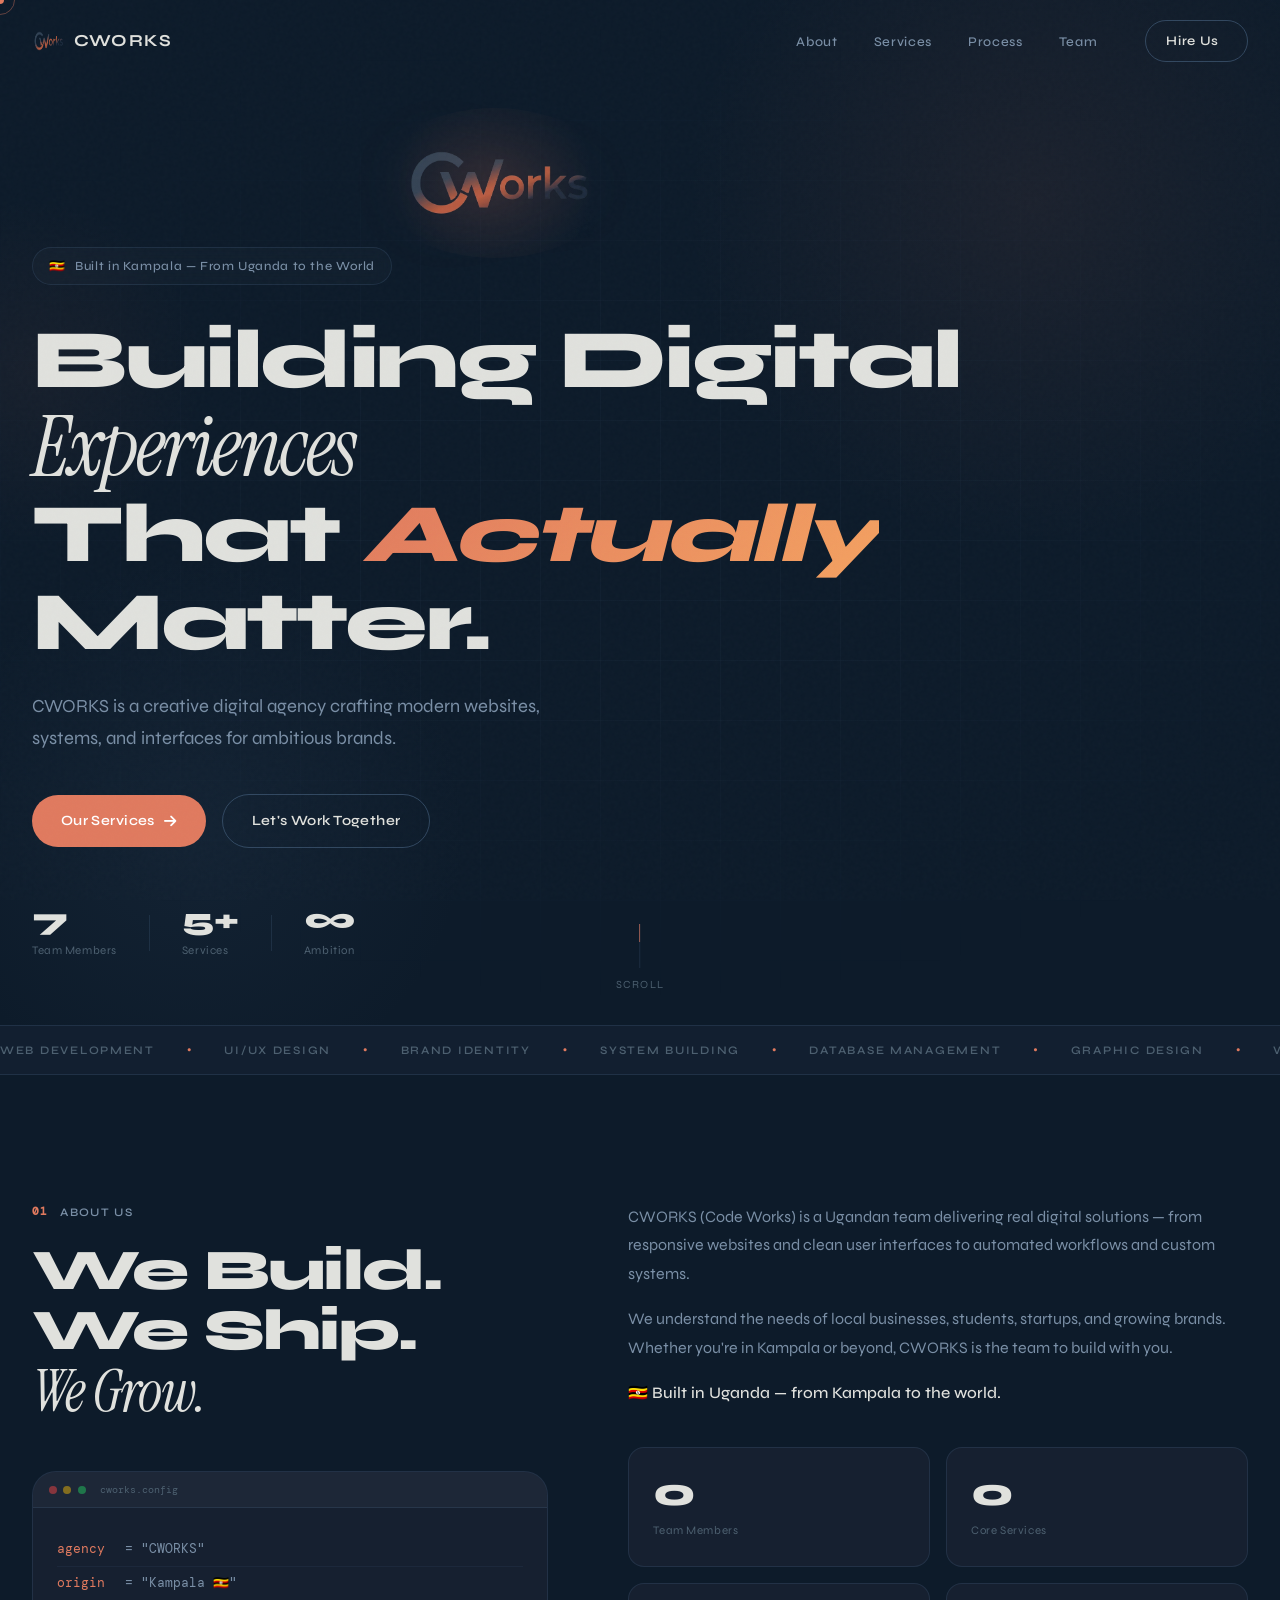
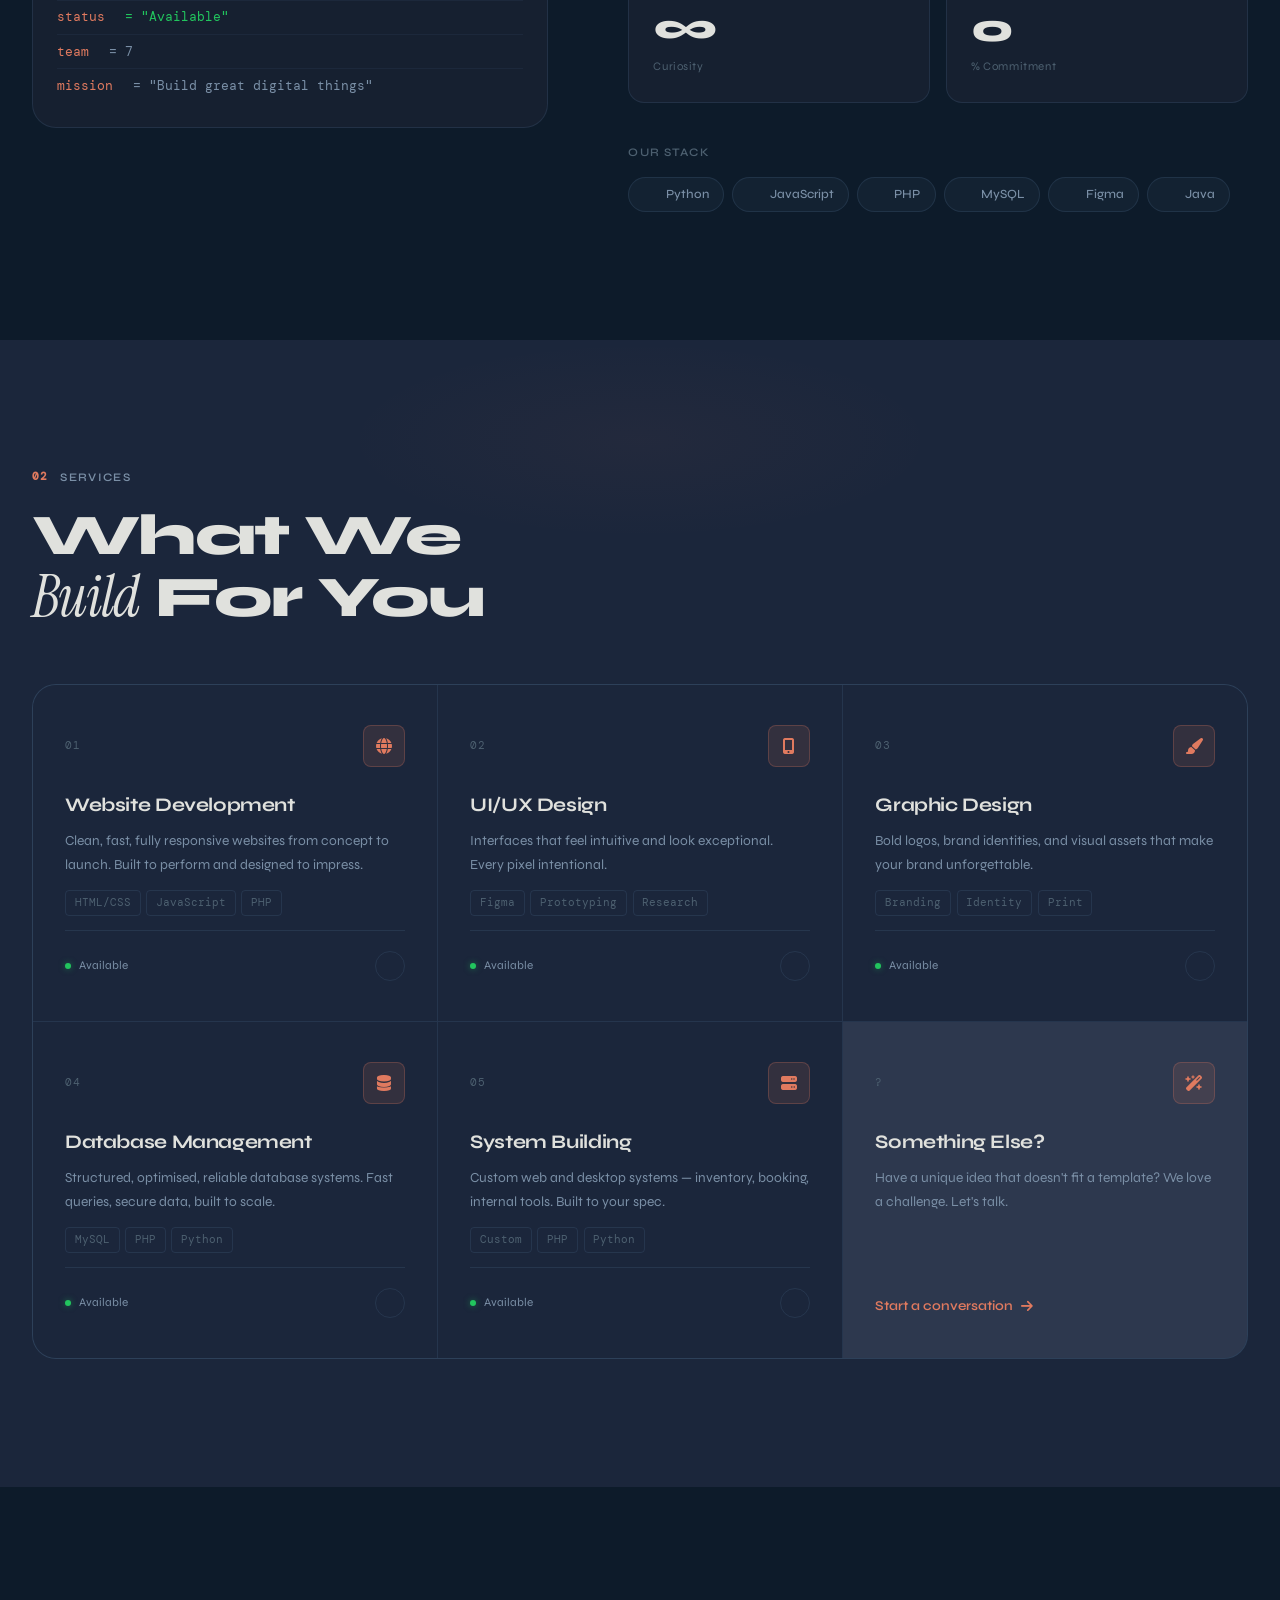
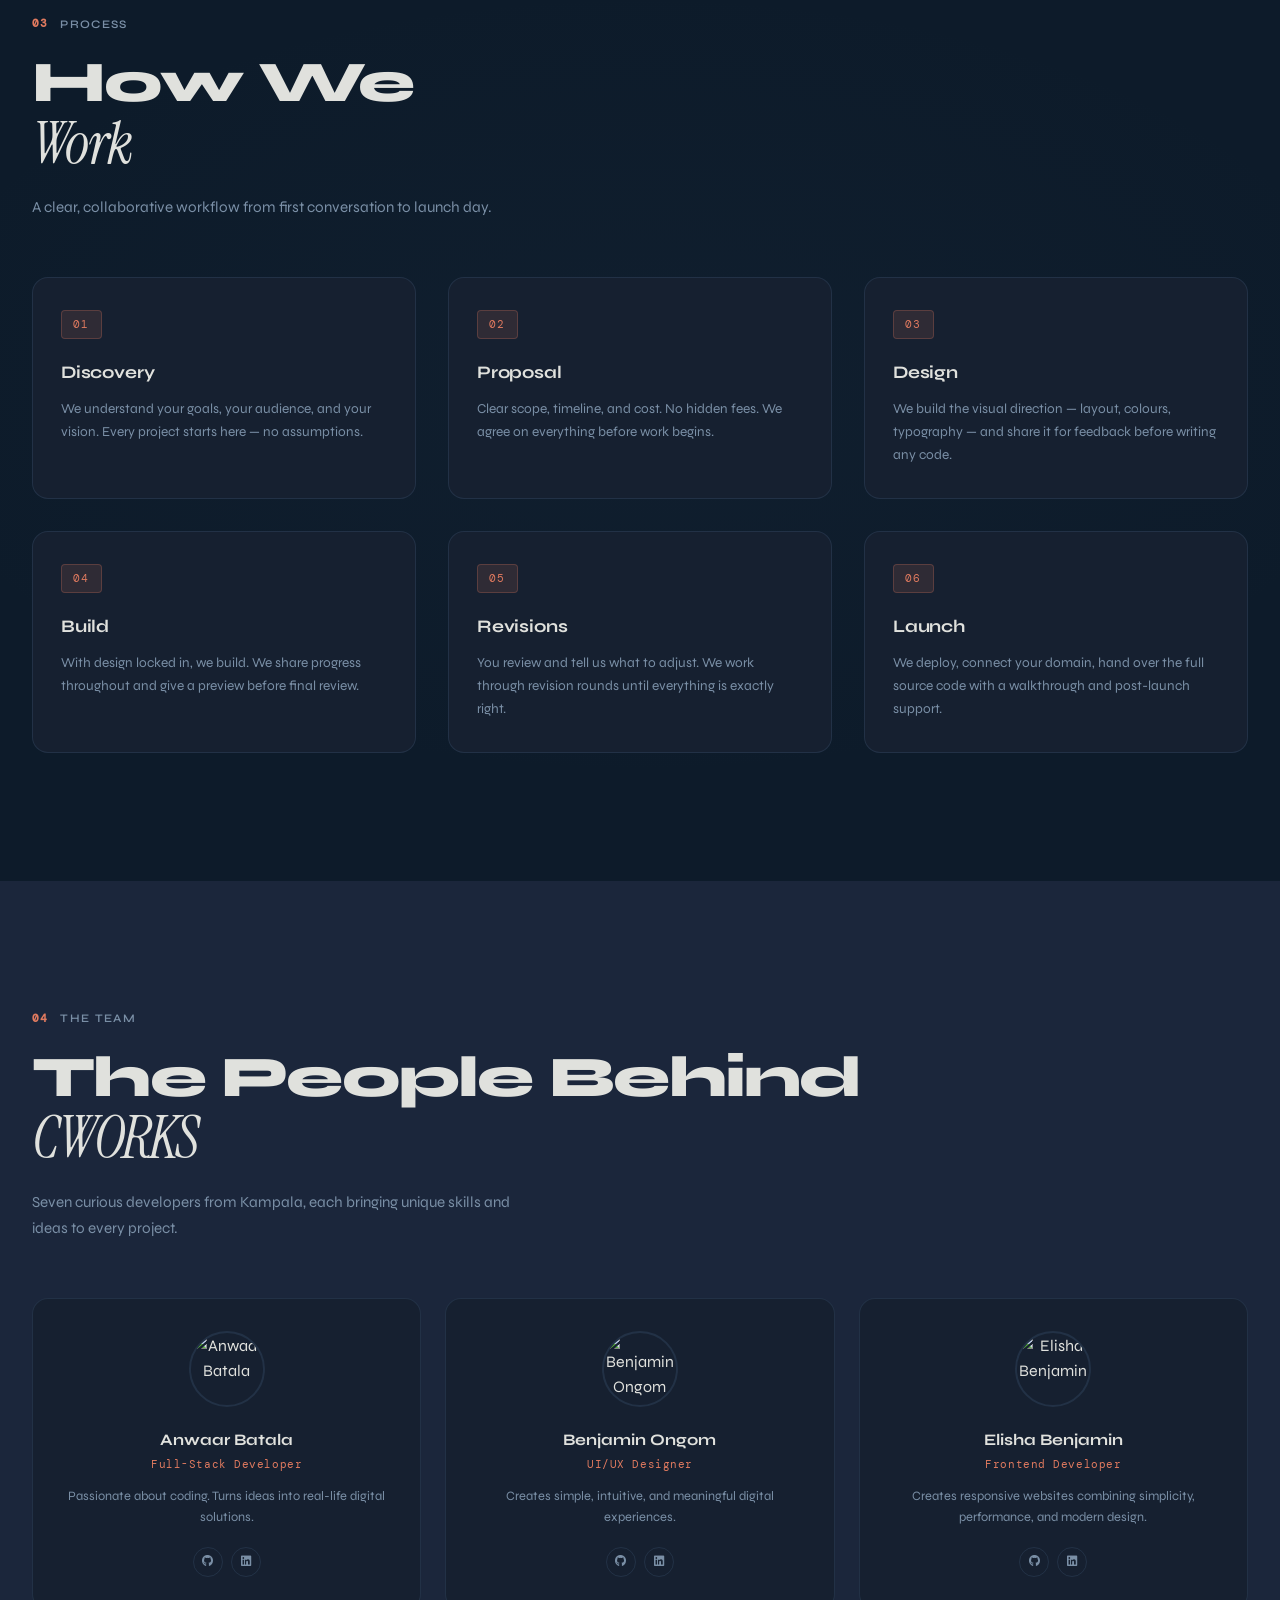
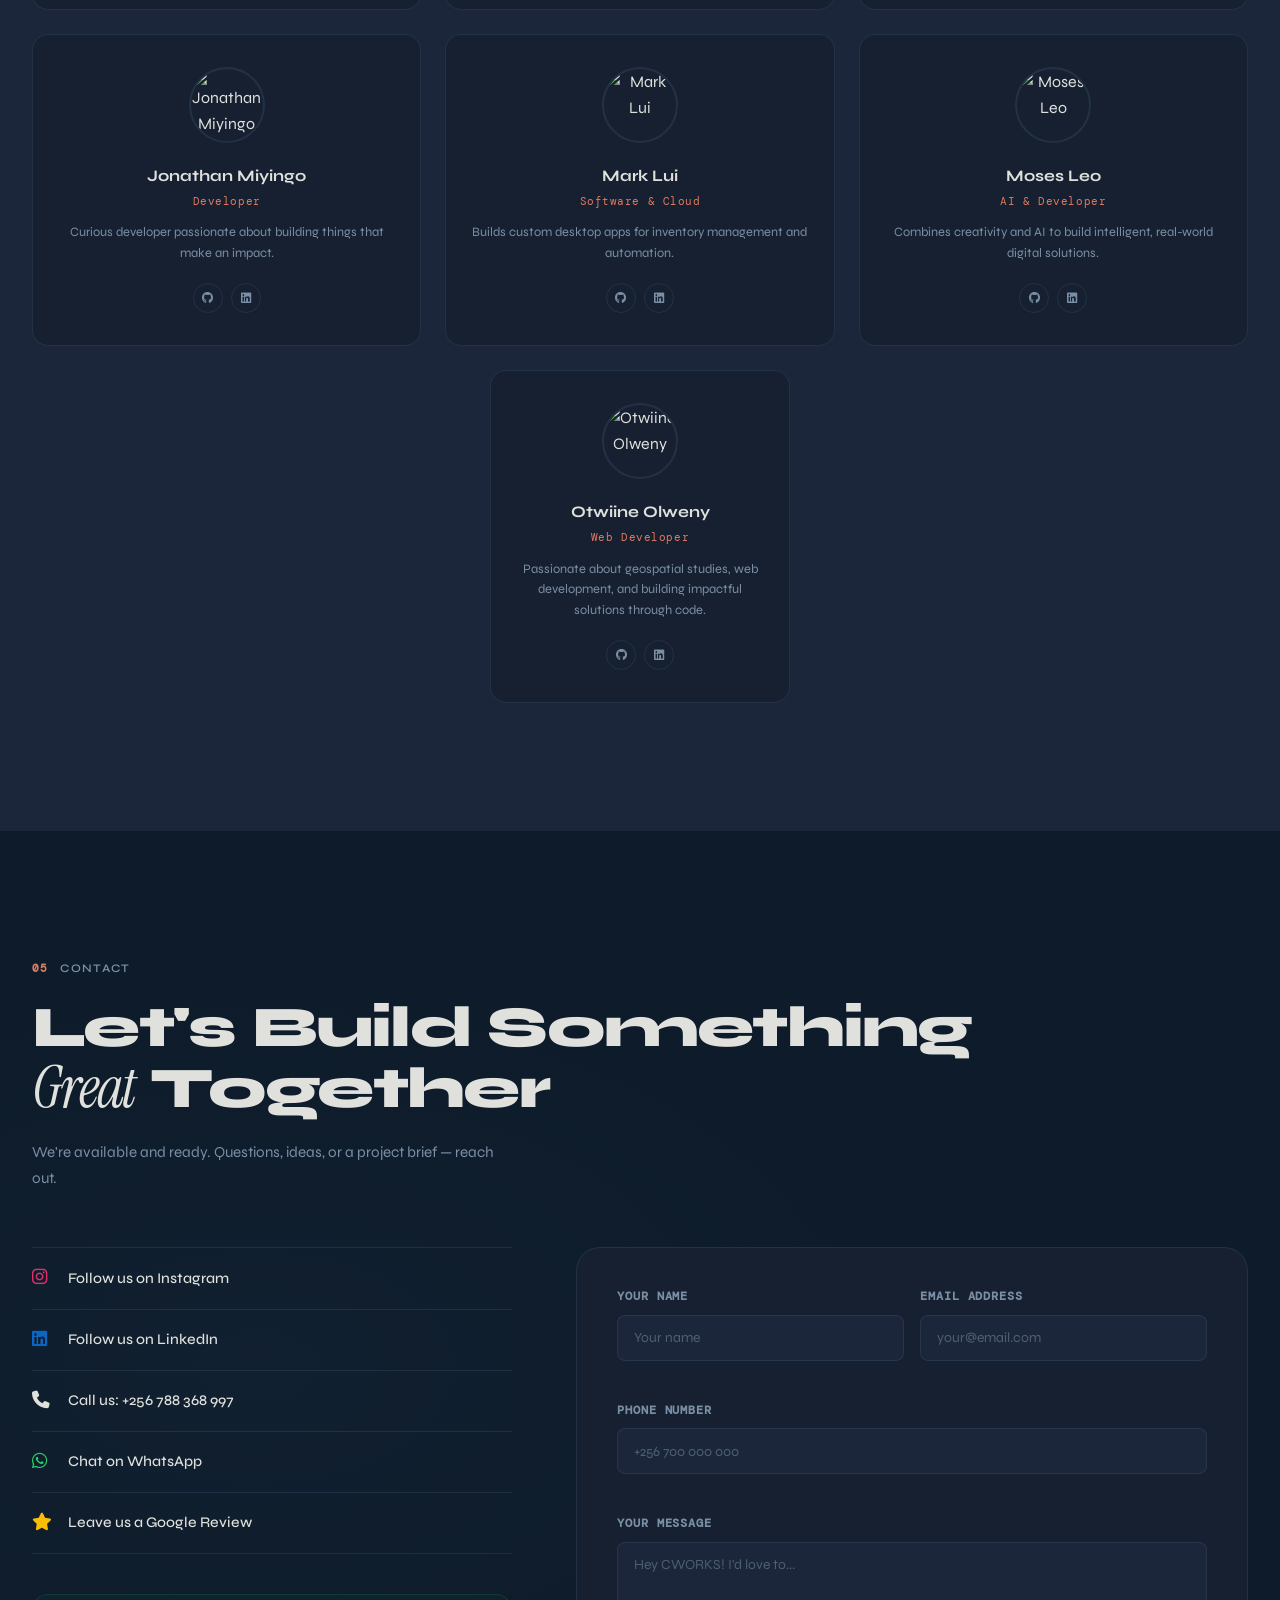
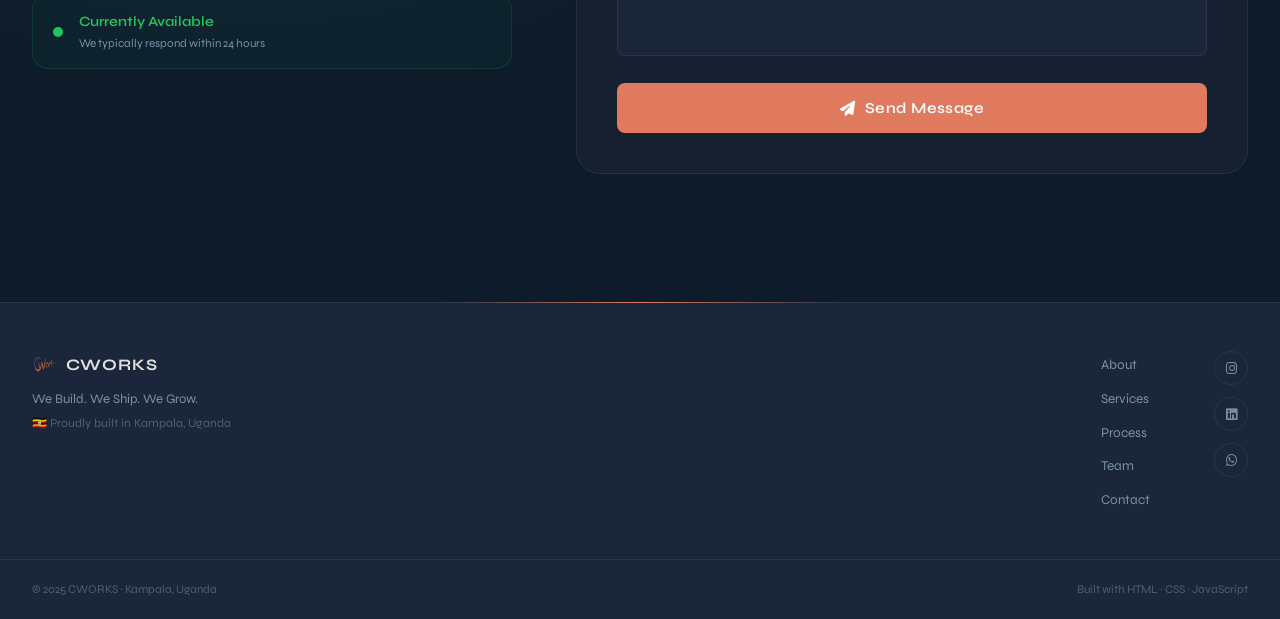
==== commit d99e4b33: "Add files via upload" ====
--- a/index.html
+++ b/index.html
@@ -3,479 +3,484 @@
 <head>
   <meta charset="UTF-8"/>
   <meta name="viewport" content="width=device-width, initial-scale=1.0"/>
-  <title>Cworks</title>
-  <meta name="description" content="Cworks is a Kampala-based web development and design agency. We build responsive websites, intuitive UI/UX, bold brand identities, and custom systems for clients across Uganda and beyond."/>
-  <meta name="author" content="Cworks — Code Works"/>
-  <meta name="robots" content="index, follow"/>
-  <meta name="geo.region" content="UG-C"/>
-  <meta name="geo.placename" content="Kampala, Uganda"/>
-  <meta property="og:title" content="Cworks — Code Works | Kampala, Uganda"/>
-  <meta property="og:description" content="A Kampala-based team building responsive websites, sleek interfaces, and bold brand identities."/>
-  <meta property="og:type" content="website"/>
-  <meta property="og:site_name" content="Cworks"/>
-
+  <title>CWORKS — Digital Agency · Kampala, Uganda</title>
+  <meta name="description" content="CWORKS is a premium digital agency from Kampala, Uganda. We build exceptional websites, systems, and interfaces for ambitious brands worldwide."/>
+  <link rel="icon" type="image/png" href="cworks-logo-transparent.png"/>
   <link rel="preconnect" href="https://fonts.googleapis.com"/>
-  <link rel="preconnect" href="https://fonts.gstatic.com" crossorigin=""/>
-  <link href="https://fonts.googleapis.com/css2?family=Bebas+Neue&family=DM+Sans:ital,opsz,wght@0,9..40,300;0,9..40,400;0,9..40,500;0,9..40,600;1,9..40,400&family=DM+Mono:wght@400;500&display=swap" rel="stylesheet"/>
+  <link rel="preconnect" href="https://fonts.gstatic.com" crossorigin/>
+  <link href="https://fonts.googleapis.com/css2?family=Syne:wght@400;500;600;700;800&family=Instrument+Serif:ital@0;1&family=DM+Mono:wght@400;500&display=swap" rel="stylesheet"/>
   <link rel="stylesheet" href="https://cdnjs.cloudflare.com/ajax/libs/font-awesome/6.5.0/css/all.min.css"/>
   <link rel="stylesheet" href="styles.css"/>
-    <link rel="icon" type="image/png" href="cworks-logo-transparent.png">
 </head>
 <body>
-
-  <!-- NAV -->
+  <div class="cursor" id="cursor"></div>
+  <div class="cursor-follower" id="cursor-follower"></div>
+  <div class="noise-overlay" aria-hidden="true"></div>
+
   <nav class="navbar" id="navbar" role="navigation" aria-label="Main navigation">
     <div class="nav-inner">
-      <a href="#hero" class="nav-logo" aria-label="Cworks home">
-        <img src="cworks-logo-transparent.png" alt="Cworks" class="nav-logo-img" width="38" height="38"/>
+      <a href="#hero" class="nav-logo" aria-label="CWORKS home">
+        <img src="cworks-logo-transparent.png" alt="CWORKS" class="nav-logo-img" width="34" height="34"/>
+        <span class="nav-logo-text">CWORKS</span>
       </a>
       <ul class="nav-links" role="list">
         <li><a href="#about"    class="nav-link">About</a></li>
         <li><a href="#services" class="nav-link">Services</a></li>
+        <li><a href="#process"  class="nav-link">Process</a></li>
         <li><a href="#team"     class="nav-link">Team</a></li>
-        <li><a href="#contact"  class="nav-link cta-link">Hire Us</a></li>
       </ul>
+      <a href="#contact" class="nav-cta">Hire Us <i class="fa-solid fa-arrow-up-right"></i></a>
       <button class="hamburger" id="hamburger" aria-label="Toggle mobile menu" aria-expanded="false">
-        <span></span><span></span><span></span>
+        <span></span><span></span>
       </button>
     </div>
     <div class="mobile-menu" id="mobileMenu">
       <a href="#about"    class="nav-link">About</a>
       <a href="#services" class="nav-link">Services</a>
+      <a href="#process"  class="nav-link">Process</a>
       <a href="#team"     class="nav-link">Team</a>
       <a href="#contact"  class="nav-link">Hire Us</a>
     </div>
   </nav>
 
-  <!-- HERO -->
   <section class="hero" id="hero" aria-label="Hero">
-    <div class="hero-grid-overlay" aria-hidden="true"></div>
-    <div class="hero-orb hero-orb-1" aria-hidden="true"></div>
-    <div class="hero-orb hero-orb-2" aria-hidden="true"></div>
-    <div class="hero-orb hero-orb-3" aria-hidden="true"></div>
+    <div class="hero-bg" aria-hidden="true">
+      <div class="hg1"></div>
+      <div class="hg2"></div>
+      <div class="hero-grid-lines"></div>
+    </div>
+    <div class="hero-mouse-glow" id="heroGlow" aria-hidden="true"></div>
 
     <div class="hero-content">
-      <!-- LOGO as hero centerpiece -->
-      <div class="hero-logo-wrap" aria-label="Cworks">
-        <img src="cworks-logo-transparent.png" alt="Cworks logo" class="hero-logo-img"/>
+      <div class="hero-eyebrow" data-reveal>
+        <span>🇺🇬</span>
+        <span>Built in Kampala — From Uganda to the World</span>
+      </div>
+
+      <div class="hero-logo-wrap" data-reveal data-reveal-delay="1">
+        <img src="cworks-logo-transparent.png" alt="CWORKS" class="hero-logo-img"/>
         <div class="hero-logo-glow" aria-hidden="true"></div>
       </div>
 
-      <div class="hero-eyebrow">
-        <span class="eyebrow-dot"></span>
-        <span>Built in Kampala 🇺🇬</span>
-        <span class="eyebrow-dot"></span>
-      </div>
-
-      <div class="hero-typing-row" aria-live="polite">
-        <span class="typing-label">We do</span>
-        <span class="typing-wrapper">
-          <span id="typing-text" aria-live="polite"></span><span class="cursor" aria-hidden="true">_</span>
-        </span>
-      </div>
-
-      <p class="hero-desc">
-        A team of developers building real things for real people —
-        websites, interfaces, systems, and more. We bring ideas to life
-        through clean code and honest collaboration.
+      <h1 class="hero-headline" data-reveal data-reveal-delay="2">
+        <span class="hl">Building Digital</span>
+        <span class="hl hl-italic">Experiences</span>
+        <span class="hl">That <em class="hl-accent">Actually</em> Matter.</span>
+      </h1>
+
+      <p class="hero-sub" data-reveal data-reveal-delay="3">
+        CWORKS is a creative digital agency crafting modern websites,
+        systems, and interfaces for ambitious brands.
       </p>
 
-      <div class="hero-actions">
-        <a href="#services" class="btn-primary">Our Services <i class="fa-solid fa-arrow-right fa-sm"></i></a>
-        <a href="#team"     class="btn-ghost">Meet the Team</a>
-      </div>
-    </div>
-
-    <div class="hero-scroll-indicator" aria-hidden="true">
-      <div class="scroll-line"></div>
+      <div class="hero-actions" data-reveal data-reveal-delay="4">
+        <a href="#services" class="btn-primary mag-btn"><span>Our Services</span><i class="fa-solid fa-arrow-right"></i></a>
+        <a href="#contact"  class="btn-ghost  mag-btn"><span>Let's Work Together</span></a>
+      </div>
+
+      <div class="hero-metrics" data-reveal data-reveal-delay="5">
+        <div class="metric"><span class="mn">7</span><span class="ml">Team Members</span></div>
+        <div class="msep"></div>
+        <div class="metric"><span class="mn">5+</span><span class="ml">Services</span></div>
+        <div class="msep"></div>
+        <div class="metric"><span class="mn">∞</span><span class="ml">Ambition</span></div>
+      </div>
+    </div>
+
+    <div class="hero-scroll" aria-hidden="true">
+      <div class="scroll-track"><div class="scroll-thumb"></div></div>
       <span>scroll</span>
     </div>
   </section>
 
-
-  <!-- ABOUT -->
-  <section class="section about" id="about" aria-label="About Cworks">
+  <div class="marquee-strip" aria-hidden="true">
+    <div class="marquee-track">
+      <span>WEB DEVELOPMENT</span><span class="mdot">●</span>
+      <span>UI/UX DESIGN</span><span class="mdot">●</span>
+      <span>BRAND IDENTITY</span><span class="mdot">●</span>
+      <span>SYSTEM BUILDING</span><span class="mdot">●</span>
+      <span>DATABASE MANAGEMENT</span><span class="mdot">●</span>
+      <span>GRAPHIC DESIGN</span><span class="mdot">●</span>
+      <span>WEB DEVELOPMENT</span><span class="mdot">●</span>
+      <span>UI/UX DESIGN</span><span class="mdot">●</span>
+      <span>BRAND IDENTITY</span><span class="mdot">●</span>
+      <span>SYSTEM BUILDING</span><span class="mdot">●</span>
+      <span>DATABASE MANAGEMENT</span><span class="mdot">●</span>
+      <span>GRAPHIC DESIGN</span><span class="mdot">●</span>
+    </div>
+  </div>
+
+  <section class="section about" id="about">
     <div class="container">
-
-      <div class="section-label-row reveal">
-        <span class="section-chip">About Us</span>
-        <div class="chip-line"></div>
-      </div>
-
-      <div class="about-grid">
-        <div class="about-headline reveal">
-          <h2>We Build.<br/>We Ship.<br/><span class="accent-text">We Grow.</span></h2>
-        </div>
-
-        <div class="about-body reveal reveal-delay">
-          <p>Cworks (Code Works) is a Ugandan team of developers delivering real digital solutions — from building responsive websites and designing clean user interfaces to automating workflows and building custom systems.</p>
-          <p>We began as a group of learners, and that spirit still defines how we work: with honesty, teamwork, creativity, and genuine care for every project we ship.</p>
-          <p>We understand the needs of local businesses, students, startups, and growing brands because we come from the same environment. Whether you're running a small business in Kampala, building a personal brand, or bringing a new idea to life — Cworks is the team to build it with you.</p>
-          <p class="origin-line">🇺🇬 Built in Uganda — from Kampala to the world.</p>
-        </div>
-      </div>
-
-      <div class="stats-row reveal">
-        <div class="stat-item">
-          <span class="stat-num">7</span>
-          <span class="stat-label">Team Members</span>
-        </div>
-        <div class="stat-divider" aria-hidden="true"></div>
-        <div class="stat-item">
-          <span class="stat-num">5+</span>
-          <span class="stat-label">Services</span>
-        </div>
-        <div class="stat-divider" aria-hidden="true"></div>
-        <div class="stat-item">
-          <span class="stat-num">∞</span>
-          <span class="stat-label">Curiosity</span>
-        </div>
-      </div>
-
-      <div class="tech-section reveal reveal-delay">
-        <p class="tech-heading">Technologies we use</p>
-        <div class="tech-grid" role="list" aria-label="Technology stack">
-          <div class="tech-pill" role="listitem"><img src="https://cdn.jsdelivr.net/gh/devicons/devicon@latest/icons/python/python-original.svg" alt="" aria-hidden="true"/>Python</div>
-          <div class="tech-pill" role="listitem"><img src="https://cdn.jsdelivr.net/gh/devicons/devicon@latest/icons/java/java-original.svg" alt="" aria-hidden="true"/>Java</div>
-          <div class="tech-pill" role="listitem"><img src="https://cdn.jsdelivr.net/gh/devicons/devicon@latest/icons/html5/html5-original.svg" alt="" aria-hidden="true"/>HTML</div>
-          <div class="tech-pill" role="listitem"><img src="https://cdn.jsdelivr.net/gh/devicons/devicon@latest/icons/css3/css3-original.svg" alt="" aria-hidden="true"/>CSS</div>
-          <div class="tech-pill" role="listitem"><img src="https://cdn.jsdelivr.net/gh/devicons/devicon@latest/icons/javascript/javascript-original.svg" alt="" aria-hidden="true"/>JavaScript</div>
-          <div class="tech-pill" role="listitem"><img src="https://cdn.jsdelivr.net/gh/devicons/devicon@latest/icons/figma/figma-original.svg" alt="" aria-hidden="true"/>Figma</div>
-          <div class="tech-pill" role="listitem"><img src="https://cdn.jsdelivr.net/gh/devicons/devicon@latest/icons/php/php-original.svg" alt="" aria-hidden="true"/>PHP</div>
-          <div class="tech-pill" role="listitem"><img src="https://cdn.jsdelivr.net/gh/devicons/devicon@latest/icons/mysql/mysql-original.svg" alt="" aria-hidden="true"/>MySQL</div>
-        </div>
-      </div>
-
-    </div>
-  </section>
-
-
-  <!-- SERVICES -->
-  <section class="section services" id="services" aria-label="Services">
-    <div class="services-bg" aria-hidden="true"></div>
+      <div class="about-layout">
+        <div class="about-left">
+          <div class="section-label" data-reveal>
+            <span class="ln">01</span><span class="lt">About Us</span>
+          </div>
+          <h2 class="section-title" data-reveal data-reveal-delay="1">We Build.<br/>We Ship.<br/><em>We Grow.</em></h2>
+          <div class="about-code-frame" data-reveal data-reveal-delay="2">
+            <div class="acf-bar">
+              <span class="acd"></span><span class="acd"></span><span class="acd"></span>
+              <span class="acl">cworks.config</span>
+            </div>
+            <div class="acf-body">
+              <div class="acf-line"><span class="ack">agency</span>  <span class="acv">= "CWORKS"</span></div>
+              <div class="acf-line"><span class="ack">origin</span>  <span class="acv">= "Kampala 🇺🇬"</span></div>
+              <div class="acf-line"><span class="ack">status</span>  <span class="acv acv-green">= "Available"</span></div>
+              <div class="acf-line"><span class="ack">team</span>    <span class="acv">= 7</span></div>
+              <div class="acf-line"><span class="ack">mission</span> <span class="acv">= "Build great digital things"</span></div>
+            </div>
+          </div>
+        </div>
+
+        <div class="about-right">
+          <div class="about-text" data-reveal data-reveal-delay="1">
+            <p>CWORKS (Code Works) is a Ugandan team delivering real digital solutions — from responsive websites and clean user interfaces to automated workflows and custom systems.</p>
+            <p>We understand the needs of local businesses, students, startups, and growing brands. Whether you're in Kampala or beyond, CWORKS is the team to build with you.</p>
+            <p class="origin-line">🇺🇬 Built in Uganda — from Kampala to the world.</p>
+          </div>
+
+          <div class="stats-grid" data-reveal data-reveal-delay="2">
+            <div class="stat-card"><span class="sn" data-count="7">0</span><span class="sl">Team Members</span></div>
+            <div class="stat-card"><span class="sn" data-count="5">0</span><span class="sl">Core Services</span></div>
+            <div class="stat-card"><span class="sn">∞</span><span class="sl">Curiosity</span></div>
+            <div class="stat-card"><span class="sn" data-count="100">0</span><span class="sl">% Commitment</span></div>
+          </div>
+
+          <div class="tech-stack" data-reveal data-reveal-delay="3">
+            <p class="tech-label">Our Stack</p>
+            <div class="tech-pills">
+              <span class="tp"><img src="https://cdn.jsdelivr.net/gh/devicons/devicon@latest/icons/python/python-original.svg" alt=""/>Python</span>
+              <span class="tp"><img src="https://cdn.jsdelivr.net/gh/devicons/devicon@latest/icons/javascript/javascript-original.svg" alt=""/>JavaScript</span>
+              <span class="tp"><img src="https://cdn.jsdelivr.net/gh/devicons/devicon@latest/icons/php/php-original.svg" alt=""/>PHP</span>
+              <span class="tp"><img src="https://cdn.jsdelivr.net/gh/devicons/devicon@latest/icons/mysql/mysql-original.svg" alt=""/>MySQL</span>
+              <span class="tp"><img src="https://cdn.jsdelivr.net/gh/devicons/devicon@latest/icons/figma/figma-original.svg" alt=""/>Figma</span>
+              <span class="tp"><img src="https://cdn.jsdelivr.net/gh/devicons/devicon@latest/icons/java/java-original.svg" alt=""/>Java</span>
+            </div>
+          </div>
+        </div>
+      </div>
+    </div>
+  </section>
+
+  <section class="section services" id="services">
+    <div class="svc-bg-glow" aria-hidden="true"></div>
     <div class="container">
-
-      <div class="section-label-row reveal">
-        <span class="section-chip section-chip--light">What We Offer</span>
-        <div class="chip-line chip-line--light"></div>
-      </div>
-
-      <h2 class="services-title reveal">Services We<br/><em>Can Build</em> For You</h2>
-      <p class="services-sub reveal reveal-delay">From concept to deployment — clean code, practical solutions.</p>
+      <div class="section-header" data-reveal>
+        <div class="section-label"><span class="ln">02</span><span class="lt">Services</span></div>
+        <h2 class="section-title">What We<br/><em>Build</em> For You</h2>
+      </div>
 
       <div class="services-grid">
-
-        <article class="service-card reveal" tabindex="0">
-          <div class="service-num" aria-hidden="true">01</div>
-          <div class="service-icon" aria-hidden="true"><i class="fa-solid fa-globe"></i></div>
-          <h3><a href="web-development.html" class="service-title-link">Website Building</a></h3>
-          <p>From design to hosting, we build clean, responsive websites tailored to your needs and get them live on the web.</p>
-          <div class="service-tags">
-            <span>HTML</span><span>CSS</span><span>JavaScript</span>
-          </div>
-          <div class="service-footer">
-            <span class="service-status"><span class="status-dot"></span>Available</span>
-            <a href="web-development.html" class="service-learn-more">Learn More <i class="fa-solid fa-arrow-right fa-xs"></i></a>
-          </div>
-        </article>
-
-        <article class="service-card reveal reveal-delay" tabindex="0">
-          <div class="service-num" aria-hidden="true">02</div>
-          <div class="service-icon" aria-hidden="true"><i class="fa-solid fa-mobile-screen"></i></div>
-          <h3><a href="ui-ux-design.html" class="service-title-link">UI / UX Design</a></h3>
-          <p>Thoughtful interfaces that look great and feel intuitive. Designed with the user in mind from the first sketch.</p>
-          <div class="service-tags">
-            <span>Figma</span><span>CSS</span><span>Responsive</span>
-          </div>
-          <div class="service-footer">
-            <span class="service-status"><span class="status-dot"></span>Available</span>
-            <a href="ui-ux-design.html" class="service-learn-more">Learn More <i class="fa-solid fa-arrow-right fa-xs"></i></a>
-          </div>
-        </article>
-
-        <article class="service-card reveal reveal-delay-2" tabindex="0">
-          <div class="service-num" aria-hidden="true">03</div>
-          <div class="service-icon" aria-hidden="true"><i class="fa-solid fa-paintbrush"></i></div>
-          <h3><a href="graphic-design.html" class="service-title-link">Graphic Design</a></h3>
-          <p>Logos, brand identities, social media assets, and print-ready materials. Visual communication that makes your brand stand out.</p>
-          <div class="service-tags">
-            <span>Figma</span><span>Branding</span><span>Print</span>
-          </div>
-          <div class="service-footer">
-            <span class="service-status"><span class="status-dot"></span>Available</span>
-            <a href="graphic-design.html" class="service-learn-more">Learn More <i class="fa-solid fa-arrow-right fa-xs"></i></a>
-          </div>
-        </article>
-
-        <article class="service-card reveal reveal-delay" tabindex="0">
-          <div class="service-num" aria-hidden="true">04</div>
-          <div class="service-icon" aria-hidden="true"><i class="fa-solid fa-database"></i></div>
-          <h3><a href="database-management.html" class="service-title-link">Database Management</a></h3>
-          <p>Custom database systems designed, built, and managed for your business. Structured storage, fast queries, and reliable data you can trust.</p>
-          <div class="service-tags">
-            <span>MySQL</span><span>PHP</span><span>Python</span>
-          </div>
-          <div class="service-footer">
-            <span class="service-status"><span class="status-dot"></span>Available</span>
-            <a href="database-management.html" class="service-learn-more">Learn More <i class="fa-solid fa-arrow-right fa-xs"></i></a>
-          </div>
-        </article>
-
-        <article class="service-card reveal reveal-delay-2" tabindex="0">
-          <div class="service-num" aria-hidden="true">05</div>
-          <div class="service-icon" aria-hidden="true"><i class="fa-solid fa-server"></i></div>
-          <h3><a href="system-building.html" class="service-title-link">System Building</a></h3>
-          <p>Custom desktop and web-based systems — inventory management, booking platforms, internal tools, and more. Built to spec.</p>
-          <div class="service-tags">
-            <span>PHP</span><span>MySQL</span><span>Python</span>
-          </div>
-          <div class="service-footer">
-            <span class="service-status"><span class="status-dot"></span>Available</span>
-            <a href="system-building.html" class="service-learn-more">Learn More <i class="fa-solid fa-arrow-right fa-xs"></i></a>
-          </div>
-        </article>
-
-        <article class="service-card service-card--cta reveal reveal-delay-3" tabindex="0">
-          <div class="service-num" aria-hidden="true">?</div>
-          <div class="service-icon" aria-hidden="true"><i class="fa-solid fa-handshake"></i></div>
-          <h3>Got Something Else?</h3>
-          <p>Have a project idea that doesn't fit neatly into a box? Reach out — we're always open to a conversation.</p>
-          <div class="service-tags">
-            <span>Let's Talk</span>
-          </div>
-          <a href="#contact" class="service-cta-link">Start a conversation <i class="fa-solid fa-arrow-right fa-xs"></i></a>
-        </article>
-
-      </div>
-    </div>
-  </section>
-
-
-  <!-- TEAM -->
-  <section class="section team" id="team" aria-label="Meet the team">
+        <article class="svc-card" data-reveal tabindex="0">
+          <div class="svc-top"><div class="svc-num">01</div><div class="svc-ico"><i class="fa-solid fa-globe"></i></div></div>
+          <h3><a href="web-development.html" class="svc-link">Website Development</a></h3>
+          <p>Clean, fast, fully responsive websites from concept to launch. Built to perform and designed to impress.</p>
+          <div class="svc-tags"><span>HTML/CSS</span><span>JavaScript</span><span>PHP</span></div>
+          <div class="svc-footer">
+            <span class="svc-avail"><span class="avail-dot"></span>Available</span>
+            <a href="web-development.html" class="svc-arrow"><i class="fa-solid fa-arrow-up-right"></i></a>
+          </div>
+          <div class="svc-hover-bg"></div>
+        </article>
+
+        <article class="svc-card" data-reveal data-reveal-delay="1" tabindex="0">
+          <div class="svc-top"><div class="svc-num">02</div><div class="svc-ico"><i class="fa-solid fa-mobile-screen-button"></i></div></div>
+          <h3><a href="ui-ux-design.html" class="svc-link">UI/UX Design</a></h3>
+          <p>Interfaces that feel intuitive and look exceptional. Every pixel intentional.</p>
+          <div class="svc-tags"><span>Figma</span><span>Prototyping</span><span>Research</span></div>
+          <div class="svc-footer">
+            <span class="svc-avail"><span class="avail-dot"></span>Available</span>
+            <a href="ui-ux-design.html" class="svc-arrow"><i class="fa-solid fa-arrow-up-right"></i></a>
+          </div>
+          <div class="svc-hover-bg"></div>
+        </article>
+
+        <article class="svc-card" data-reveal data-reveal-delay="2" tabindex="0">
+          <div class="svc-top"><div class="svc-num">03</div><div class="svc-ico"><i class="fa-solid fa-paintbrush"></i></div></div>
+          <h3><a href="graphic-design.html" class="svc-link">Graphic Design</a></h3>
+          <p>Bold logos, brand identities, and visual assets that make your brand unforgettable.</p>
+          <div class="svc-tags"><span>Branding</span><span>Identity</span><span>Print</span></div>
+          <div class="svc-footer">
+            <span class="svc-avail"><span class="avail-dot"></span>Available</span>
+            <a href="graphic-design.html" class="svc-arrow"><i class="fa-solid fa-arrow-up-right"></i></a>
+          </div>
+          <div class="svc-hover-bg"></div>
+        </article>
+
+        <article class="svc-card" data-reveal tabindex="0">
+          <div class="svc-top"><div class="svc-num">04</div><div class="svc-ico"><i class="fa-solid fa-database"></i></div></div>
+          <h3><a href="database-management.html" class="svc-link">Database Management</a></h3>
+          <p>Structured, optimised, reliable database systems. Fast queries, secure data, built to scale.</p>
+          <div class="svc-tags"><span>MySQL</span><span>PHP</span><span>Python</span></div>
+          <div class="svc-footer">
+            <span class="svc-avail"><span class="avail-dot"></span>Available</span>
+            <a href="database-management.html" class="svc-arrow"><i class="fa-solid fa-arrow-up-right"></i></a>
+          </div>
+          <div class="svc-hover-bg"></div>
+        </article>
+
+        <article class="svc-card" data-reveal data-reveal-delay="1" tabindex="0">
+          <div class="svc-top"><div class="svc-num">05</div><div class="svc-ico"><i class="fa-solid fa-server"></i></div></div>
+          <h3><a href="system-building.html" class="svc-link">System Building</a></h3>
+          <p>Custom web and desktop systems — inventory, booking, internal tools. Built to your spec.</p>
+          <div class="svc-tags"><span>Custom</span><span>PHP</span><span>Python</span></div>
+          <div class="svc-footer">
+            <span class="svc-avail"><span class="avail-dot"></span>Available</span>
+            <a href="system-building.html" class="svc-arrow"><i class="fa-solid fa-arrow-up-right"></i></a>
+          </div>
+          <div class="svc-hover-bg"></div>
+        </article>
+
+        <article class="svc-card svc-card--cta" data-reveal data-reveal-delay="2" tabindex="0">
+          <div class="svc-top"><div class="svc-num">?</div><div class="svc-ico"><i class="fa-solid fa-wand-magic-sparkles"></i></div></div>
+          <h3>Something Else?</h3>
+          <p>Have a unique idea that doesn't fit a template? We love a challenge. Let's talk.</p>
+          <a href="#contact" class="svc-cta-link">Start a conversation <i class="fa-solid fa-arrow-right"></i></a>
+          <div class="svc-hover-bg"></div>
+        </article>
+      </div>
+    </div>
+  </section>
+
+  <section class="section process" id="process">
+    <div class="process-bg-glow" aria-hidden="true"></div>
     <div class="container">
-
-      <div class="section-label-row reveal">
-        <span class="section-chip">The Team</span>
-        <div class="chip-line"></div>
-      </div>
-
-      <h2 class="team-title reveal">The People Behind <span class="accent-text">Cworks</span></h2>
-      <p class="team-sub reveal reveal-delay">A group of curious developers, each bringing their own background and ideas to the table.</p>
-
-      <div class="team-grid" role="list" aria-label="Team members">
-
-        <article class="team-card reveal" role="listitem">
-          <div class="team-avatar-wrap">
-            <img src="https://github.com/FrostyDot512.png" alt="Anwaar Batala" width="72" height="72" loading="lazy"/>
-          </div>
-          <div class="team-info">
-            <h3>Anwaar Batala</h3>
-            <p>Passionate about coding. He loves turning ideas into real-life solutions.</p>
-            <div class="team-links">
-              <a href="https://github.com/FrostyDot512" target="_blank" rel="noopener noreferrer" aria-label="GitHub"><i class="fa-brands fa-github"></i></a>
-              <a href="https://www.linkedin.com/in/anwaar-batala-46069a362/" target="_blank" rel="noopener noreferrer" aria-label="LinkedIn"><i class="fa-brands fa-linkedin"></i></a>
-            </div>
-          </div>
-        </article>
-
-        <article class="team-card reveal reveal-delay" role="listitem">
-          <div class="team-avatar-wrap">
-            <img src="https://github.com/GrandMaster142.png" alt="Benjamin Ongom" width="72" height="72" loading="lazy"/>
-          </div>
-          <div class="team-info">
-            <h3>Benjamin Ongom</h3>
-            <p>UI/UX designer focused on creating simple, intuitive, and meaningful digital experiences.</p>
-            <div class="team-links">
-              <a href="https://github.com/GrandMaster142" target="_blank" rel="noopener noreferrer" aria-label="GitHub"><i class="fa-brands fa-github"></i></a>
-              <a href="https://www.linkedin.com/in/benjamin-ongom-a2a5672a6/" target="_blank" rel="noopener noreferrer" aria-label="LinkedIn"><i class="fa-brands fa-linkedin"></i></a>
-            </div>
-          </div>
-        </article>
-
-        <article class="team-card reveal reveal-delay-2" role="listitem">
-          <div class="team-avatar-wrap">
-            <img src="https://github.com/eliosha.png" alt="Elisha Benjamin" width="72" height="72" loading="lazy"/>
-          </div>
-          <div class="team-info">
-            <h3>Elisha Benjamin</h3>
-            <p>Creates responsive websites that combine simplicity, performance, and modern design.</p>
-            <div class="team-links">
-              <a href="https://github.com/eliosha" target="_blank" rel="noopener noreferrer" aria-label="GitHub"><i class="fa-brands fa-github"></i></a>
-              <a href="https://www.linkedin.com/in/elisha-mukisa-5b5963402/" target="_blank" rel="noopener noreferrer" aria-label="LinkedIn"><i class="fa-brands fa-linkedin"></i></a>
-            </div>
-          </div>
-        </article>
-
-        <article class="team-card reveal" role="listitem">
-          <div class="team-avatar-wrap">
-            <img src="https://github.com/Mrj-1007.png" alt="Jonathan Miyingo" width="72" height="72" loading="lazy"/>
-          </div>
-          <div class="team-info">
-            <h3>Jonathan Miyingo</h3>
-            <p>A curious developer passionate about designing and building things that make an impact.</p>
-            <div class="team-links">
-              <a href="https://github.com/Mrj-1007" target="_blank" rel="noopener noreferrer" aria-label="GitHub"><i class="fa-brands fa-github"></i></a>
-              <a href="https://www.linkedin.com/in/jonathan-m-a0818a313/" target="_blank" rel="noopener noreferrer" aria-label="LinkedIn"><i class="fa-brands fa-linkedin"></i></a>
-            </div>
-          </div>
-        </article>
-
-        <article class="team-card reveal reveal-delay" role="listitem">
-          <div class="team-avatar-wrap">
-            <img src="https://github.com/Trojannetwork.png" alt="Mark Lui" width="72" height="72" loading="lazy"/>
-          </div>
-          <div class="team-info">
-            <h3>Mark Lui</h3>
-            <p>Software Developer &amp; Cloud Architect building custom desktop apps for small businesses, focused on inventory management and automation.</p>
-            <div class="team-links">
-              <a href="https://github.com/Trojannetwork" target="_blank" rel="noopener noreferrer" aria-label="GitHub"><i class="fa-brands fa-github"></i></a>
-              <a href="https://www.linkedin.com/in/lui-mark-25259339b/" target="_blank" rel="noopener noreferrer" aria-label="LinkedIn"><i class="fa-brands fa-linkedin"></i></a>
-            </div>
-          </div>
-        </article>
-
-        <article class="team-card reveal reveal-delay-2" role="listitem">
-          <div class="team-avatar-wrap">
-            <img src="https://github.com/MOSES-LEO-tech.png" alt="Moses Leo" width="72" height="72" loading="lazy"/>
-          </div>
-          <div class="team-info">
-            <h3>Moses Leo</h3>
-            <p>Innovative developer combining creativity and AI to build intelligent, real-world digital solutions.</p>
-            <div class="team-links">
-              <a href="https://github.com/MOSES-LEO-tech" target="_blank" rel="noopener noreferrer" aria-label="GitHub"><i class="fa-brands fa-github"></i></a>
-              <a href="https://www.linkedin.com/in/moses-leo-04477a336/" target="_blank" rel="noopener noreferrer" aria-label="LinkedIn"><i class="fa-brands fa-linkedin"></i></a>
-            </div>
-          </div>
-        </article>
-
-        <article class="team-card reveal" role="listitem">
-          <div class="team-avatar-wrap">
-            <img src="https://github.com/Otwiine.png" alt="Otwiine Olweny" width="72" height="72" loading="lazy"/>
-          </div>
-          <div class="team-info">
-            <h3>Otwiine Olweny</h3>
-            <p>Passionate about geospatial studies, web development, and building impactful solutions through code.</p>
-            <div class="team-links">
-              <a href="https://github.com/Otwiine" target="_blank" rel="noopener noreferrer" aria-label="GitHub"><i class="fa-brands fa-github"></i></a>
-              <a href="https://www.linkedin.com/in/otwiine-olweny-60b871402/" target="_blank" rel="noopener noreferrer" aria-label="LinkedIn"><i class="fa-brands fa-linkedin"></i></a>
-            </div>
-          </div>
-        </article>
-
-      </div>
-    </div>
-  </section>
-
-
-  <!-- CONTACT -->
-  <section class="section contact" id="contact" aria-label="Contact Cworks">
-    <div class="contact-bg" aria-hidden="true"></div>
+      <div class="section-header" data-reveal>
+        <div class="section-label"><span class="ln">03</span><span class="lt">Process</span></div>
+        <h2 class="section-title">How We<br/><em>Work</em></h2>
+        <p class="section-sub">A clear, collaborative workflow from first conversation to launch day.</p>
+      </div>
+
+      <div class="process-grid">
+        <div class="ps" data-reveal>
+          <div class="ps-num">01</div>
+          <h3>Discovery</h3>
+          <p>We understand your goals, your audience, and your vision. Every project starts here — no assumptions.</p>
+        </div>
+        <div class="ps" data-reveal data-reveal-delay="1">
+          <div class="ps-num">02</div>
+          <h3>Proposal</h3>
+          <p>Clear scope, timeline, and cost. No hidden fees. We agree on everything before work begins.</p>
+        </div>
+        <div class="ps" data-reveal data-reveal-delay="2">
+          <div class="ps-num">03</div>
+          <h3>Design</h3>
+          <p>We build the visual direction — layout, colours, typography — and share it for feedback before writing any code.</p>
+        </div>
+        <div class="ps" data-reveal data-reveal-delay="3">
+          <div class="ps-num">04</div>
+          <h3>Build</h3>
+          <p>With design locked in, we build. We share progress throughout and give a preview before final review.</p>
+        </div>
+        <div class="ps" data-reveal data-reveal-delay="4">
+          <div class="ps-num">05</div>
+          <h3>Revisions</h3>
+          <p>You review and tell us what to adjust. We work through revision rounds until everything is exactly right.</p>
+        </div>
+        <div class="ps" data-reveal data-reveal-delay="5">
+          <div class="ps-num">06</div>
+          <h3>Launch</h3>
+          <p>We deploy, connect your domain, hand over the full source code with a walkthrough and post-launch support.</p>
+        </div>
+      </div>
+    </div>
+  </section>
+
+  <section class="section team" id="team">
     <div class="container">
-
-      <div class="section-label-row reveal">
-        <span class="section-chip section-chip--light">Get In Touch</span>
-        <div class="chip-line chip-line--light"></div>
-      </div>
-
-      <h2 class="contact-title reveal">Say <em>Hello</em></h2>
-      <p class="contact-sub reveal reveal-delay">Serving clients across Uganda and beyond. Questions, ideas? Reach out!</p>
-
-      <div class="contact-grid">
-
-        <div class="contact-info reveal">
-          <h3>We'd love to hear from you</h3>
-          <p>Whether you want to share a project idea, ask a question, or just say hi — we're always happy to connect.</p>
-
-          <div class="contact-links">
-            <a href="tel:+256788368997" class="contact-link-item">
-              <span class="cl-icon"><i class="fa-solid fa-phone"></i></span>
-              <span>+256 788 368 997</span>
+      <div class="section-header" data-reveal>
+        <div class="section-label"><span class="ln">04</span><span class="lt">The Team</span></div>
+        <h2 class="section-title">The People Behind<br/><em>CWORKS</em></h2>
+        <p class="section-sub">Seven curious developers from Kampala, each bringing unique skills and ideas to every project.</p>
+      </div>
+
+      <div class="team-row team-row-3" role="list">
+        <article class="tc" role="listitem" data-reveal>
+          <div class="tc-av"><img src="https://github.com/FrostyDot512.png" alt="Anwaar Batala" loading="lazy"/><div class="tc-glow"></div></div>
+          <h3>Anwaar Batala</h3><span class="tc-role">Full-Stack Developer</span>
+          <p>Passionate about coding. Turns ideas into real-life digital solutions.</p>
+          <div class="tc-links">
+            <a href="https://github.com/FrostyDot512" target="_blank" rel="noopener noreferrer" aria-label="GitHub"><i class="fa-brands fa-github"></i></a>
+            <a href="https://www.linkedin.com/in/anwaar-batala-46069a362/" target="_blank" rel="noopener noreferrer" aria-label="LinkedIn"><i class="fa-brands fa-linkedin"></i></a>
+          </div>
+        </article>
+        <article class="tc" role="listitem" data-reveal data-reveal-delay="1">
+          <div class="tc-av"><img src="https://github.com/GrandMaster142.png" alt="Benjamin Ongom" loading="lazy"/><div class="tc-glow"></div></div>
+          <h3>Benjamin Ongom</h3><span class="tc-role">UI/UX Designer</span>
+          <p>Creates simple, intuitive, and meaningful digital experiences.</p>
+          <div class="tc-links">
+            <a href="https://github.com/GrandMaster142" target="_blank" rel="noopener noreferrer" aria-label="GitHub"><i class="fa-brands fa-github"></i></a>
+            <a href="https://www.linkedin.com/in/benjamin-ongom-a2a5672a6/" target="_blank" rel="noopener noreferrer" aria-label="LinkedIn"><i class="fa-brands fa-linkedin"></i></a>
+          </div>
+        </article>
+        <article class="tc" role="listitem" data-reveal data-reveal-delay="2">
+          <div class="tc-av"><img src="https://github.com/eliosha.png" alt="Elisha Benjamin" loading="lazy"/><div class="tc-glow"></div></div>
+          <h3>Elisha Benjamin</h3><span class="tc-role">Frontend Developer</span>
+          <p>Creates responsive websites combining simplicity, performance, and modern design.</p>
+          <div class="tc-links">
+            <a href="https://github.com/eliosha" target="_blank" rel="noopener noreferrer" aria-label="GitHub"><i class="fa-brands fa-github"></i></a>
+            <a href="https://www.linkedin.com/in/elisha-mukisa-5b5963402/" target="_blank" rel="noopener noreferrer" aria-label="LinkedIn"><i class="fa-brands fa-linkedin"></i></a>
+          </div>
+        </article>
+      </div>
+
+      <div class="team-row team-row-3" role="list">
+        <article class="tc" role="listitem" data-reveal>
+          <div class="tc-av"><img src="https://github.com/Mrj-1007.png" alt="Jonathan Miyingo" loading="lazy"/><div class="tc-glow"></div></div>
+          <h3>Jonathan Miyingo</h3><span class="tc-role">Developer</span>
+          <p>Curious developer passionate about building things that make an impact.</p>
+          <div class="tc-links">
+            <a href="https://github.com/Mrj-1007" target="_blank" rel="noopener noreferrer" aria-label="GitHub"><i class="fa-brands fa-github"></i></a>
+            <a href="https://www.linkedin.com/in/jonathan-m-a0818a313/" target="_blank" rel="noopener noreferrer" aria-label="LinkedIn"><i class="fa-brands fa-linkedin"></i></a>
+          </div>
+        </article>
+        <article class="tc" role="listitem" data-reveal data-reveal-delay="1">
+          <div class="tc-av"><img src="https://github.com/Trojannetwork.png" alt="Mark Lui" loading="lazy"/><div class="tc-glow"></div></div>
+          <h3>Mark Lui</h3><span class="tc-role">Software & Cloud</span>
+          <p>Builds custom desktop apps for inventory management and automation.</p>
+          <div class="tc-links">
+            <a href="https://github.com/Trojannetwork" target="_blank" rel="noopener noreferrer" aria-label="GitHub"><i class="fa-brands fa-github"></i></a>
+            <a href="https://www.linkedin.com/in/lui-mark-25259339b/" target="_blank" rel="noopener noreferrer" aria-label="LinkedIn"><i class="fa-brands fa-linkedin"></i></a>
+          </div>
+        </article>
+        <article class="tc" role="listitem" data-reveal data-reveal-delay="2">
+          <div class="tc-av"><img src="https://github.com/MOSES-LEO-tech.png" alt="Moses Leo" loading="lazy"/><div class="tc-glow"></div></div>
+          <h3>Moses Leo</h3><span class="tc-role">AI & Developer</span>
+          <p>Combines creativity and AI to build intelligent, real-world digital solutions.</p>
+          <div class="tc-links">
+            <a href="https://github.com/MOSES-LEO-tech" target="_blank" rel="noopener noreferrer" aria-label="GitHub"><i class="fa-brands fa-github"></i></a>
+            <a href="https://www.linkedin.com/in/moses-leo-04477a336/" target="_blank" rel="noopener noreferrer" aria-label="LinkedIn"><i class="fa-brands fa-linkedin"></i></a>
+          </div>
+        </article>
+      </div>
+
+      <div class="team-row team-row-1" role="list">
+        <article class="tc tc-solo" role="listitem" data-reveal>
+          <div class="tc-av"><img src="https://github.com/Otwiine.png" alt="Otwiine Olweny" loading="lazy"/><div class="tc-glow"></div></div>
+          <h3>Otwiine Olweny</h3><span class="tc-role">Web Developer</span>
+          <p>Passionate about geospatial studies, web development, and building impactful solutions through code.</p>
+          <div class="tc-links">
+            <a href="https://github.com/Otwiine" target="_blank" rel="noopener noreferrer" aria-label="GitHub"><i class="fa-brands fa-github"></i></a>
+            <a href="https://www.linkedin.com/in/otwiine-olweny-60b871402/" target="_blank" rel="noopener noreferrer" aria-label="LinkedIn"><i class="fa-brands fa-linkedin"></i></a>
+          </div>
+        </article>
+      </div>
+    </div>
+  </section>
+
+  <section class="section contact" id="contact">
+    <div class="contact-bg-glow" aria-hidden="true"></div>
+    <div class="container">
+      <div class="section-header" data-reveal>
+        <div class="section-label"><span class="ln">05</span><span class="lt">Contact</span></div>
+        <h2 class="section-title">Let's Build Something<br/><em>Great</em> Together</h2>
+        <p class="section-sub">We're available and ready. Questions, ideas, or a project brief — reach out.</p>
+      </div>
+
+      <div class="contact-layout">
+        <div class="contact-left" data-reveal>
+          <div class="clinks-list">
+            <a href="https://www.instagram.com/thecodehub26/" class="clink" target="_blank" rel="noopener noreferrer">
+              <span class="clink-ic" style="color:#E1306C"><i class="fa-brands fa-instagram"></i></span>
+              <span class="clink-txt">Follow us on Instagram</span>
+              <i class="fa-solid fa-arrow-up-right clink-arr"></i>
             </a>
-            <a href="https://wa.me/256788368997" class="contact-link-item" target="_blank" rel="noopener noreferrer">
-              <span class="cl-icon" style="background:#25D366;"><i class="fa-brands fa-whatsapp"></i></span>
-              <span>Chat on WhatsApp</span>
+            <a href="https://www.linkedin.com/company/codehub26/" class="clink" target="_blank" rel="noopener noreferrer">
+              <span class="clink-ic" style="color:#0A66C2"><i class="fa-brands fa-linkedin"></i></span>
+              <span class="clink-txt">Follow us on LinkedIn</span>
+              <i class="fa-solid fa-arrow-up-right clink-arr"></i>
             </a>
-            <a href="https://www.instagram.com/thecodehub26/" class="contact-link-item" target="_blank" rel="noopener noreferrer">
-              <span class="cl-icon" style="background:#E1306C;"><i class="fa-brands fa-instagram"></i></span>
-              <span>Follow on Instagram</span>
+            <a href="tel:+256788368997" class="clink">
+              <span class="clink-ic"><i class="fa-solid fa-phone"></i></span>
+              <span class="clink-txt">Call us: +256 788 368 997</span>
+              <i class="fa-solid fa-arrow-up-right clink-arr"></i>
             </a>
-            <a href="https://www.linkedin.com/company/codehub26/" class="contact-link-item" target="_blank" rel="noopener noreferrer">
-              <span class="cl-icon" style="background:#0A66C2;"><i class="fa-brands fa-linkedin"></i></span>
-              <span>Follow on LinkedIn</span>
+            <a href="https://wa.me/256788368997" class="clink" target="_blank" rel="noopener noreferrer">
+              <span class="clink-ic" style="color:#25D366"><i class="fa-brands fa-whatsapp"></i></span>
+              <span class="clink-txt">Chat on WhatsApp</span>
+              <i class="fa-solid fa-arrow-up-right clink-arr"></i>
             </a>
-            <a href="https://g.page/r/CXH2-fsHKeH0EBM/review" class="contact-link-item" target="_blank" rel="noopener noreferrer">
-              <span class="cl-icon" style="background:#FBBC04; color:#111;"><i class="fa-solid fa-star"></i></span>
-              <span>Leave a Google Review</span>
+            <a href="https://g.page/r/CXH2-fsHKeH0EBM/review" class="clink" target="_blank" rel="noopener noreferrer">
+              <span class="clink-ic" style="color:#FBBC04"><i class="fa-solid fa-star"></i></span>
+              <span class="clink-txt">Leave us a Google Review</span>
+              <i class="fa-solid fa-arrow-up-right clink-arr"></i>
             </a>
           </div>
-        </div>
-
-        <div class="contact-form-wrap reveal reveal-delay">
-          <form id="contact-form" action="https://api.web3forms.com/submit" method="POST" aria-label="Contact form" novalidate>
+          <div class="contact-avail">
+            <div class="avail-ring"></div>
+            <div>
+              <div class="avail-title">Currently Available</div>
+              <div class="avail-sub">We typically respond within 24 hours</div>
+            </div>
+          </div>
+        </div>
+
+        <div class="contact-form-wrap" data-reveal data-reveal-delay="1">
+          <form id="contact-form" action="https://api.web3forms.com/submit" method="POST" novalidate>
             <input type="hidden" name="access_key" value="dd3dd29d-fc75-4ea5-b907-18526ad695c6"/>
             <input type="hidden" name="redirect" value="false"/>
-            <input type="hidden" name="subject" value="New message from Cworks website"/>
-            <input type="hidden" name="from_name" value="Cworks Website"/>
+            <input type="hidden" name="subject" value="New message from CWORKS website"/>
+            <input type="hidden" name="from_name" value="CWORKS Website"/>
 
             <div class="form-row">
-              <div class="form-group">
-                <label for="contact-name">Your Name</label>
-                <input type="text" id="contact-name" name="name" placeholder="Alex Johnson" autocomplete="name" required/>
-                <span class="form-error" id="name-error" aria-live="polite"></span>
+              <div class="fg">
+                <label for="contact-name">YOUR NAME</label>
+                <input type="text" id="contact-name" name="name" placeholder="Your name" autocomplete="name" required/>
+                <span class="fe" id="name-error" aria-live="polite"></span>
               </div>
-              <div class="form-group">
-                <label for="contact-email">Email Address</label>
-                <input type="email" id="contact-email" name="email" placeholder="alex@example.com" autocomplete="email" required/>
-                <span class="form-error" id="email-error" aria-live="polite"></span>
+              <div class="fg">
+                <label for="contact-email">EMAIL ADDRESS</label>
+                <input type="email" id="contact-email" name="email" placeholder="your@email.com" autocomplete="email" required/>
+                <span class="fe" id="email-error" aria-live="polite"></span>
               </div>
             </div>
-
-            <div class="form-group">
-              <label for="contact-phone">Phone Number</label>
+            <div class="fg">
+              <label for="contact-phone">PHONE NUMBER</label>
               <input type="tel" id="contact-phone" name="phone" placeholder="+256 700 000 000" autocomplete="tel" required/>
-              <span class="form-error" id="phone-error" aria-live="polite"></span>
-            </div>
-
-            <div class="form-group">
-              <label for="contact-message">Your Message</label>
-              <textarea id="contact-message" name="message" placeholder="Hey Cworks! I'd love to..." rows="5" required></textarea>
-            </div>
-
-            <div id="form-feedback" class="form-feedback" aria-live="polite" hidden></div>
-
+              <span class="fe" id="phone-error" aria-live="polite"></span>
+            </div>
+            <div class="fg">
+              <label for="contact-message">YOUR MESSAGE</label>
+              <textarea id="contact-message" name="message" placeholder="Hey CWORKS! I'd love to..." rows="5" required></textarea>
+            </div>
+            <div id="form-feedback" class="form-feedback" hidden></div>
             <button type="submit" id="form-submit" class="btn-submit">
-              <i class="fa-solid fa-paper-plane"></i> Send Message
+              <i class="fa-solid fa-paper-plane"></i><span>Send Message</span>
             </button>
           </form>
         </div>
-
-      </div>
-    </div>
-  </section>
-
-
-  <!-- FOOTER -->
+      </div>
+    </div>
+  </section>
+
   <footer class="footer" role="contentinfo">
+    <div class="footer-glow-line" aria-hidden="true"></div>
     <div class="container footer-inner">
       <div class="footer-brand">
-        <div class="footer-logo-row">
-          <img src="cworks-logo-transparent.png" alt="Cworks" class="footer-logo-img" width="32" height="32"/>
-          <span class="footer-name">Cworks</span>
-        </div>
-        <p class="footer-tagline">Code Works — Building, Shipping, Growing.</p>
+        <div class="fl-row"><img src="cworks-logo-transparent.png" alt="CWORKS" width="26" height="26"/><span>CWORKS</span></div>
+        <p>We Build. We Ship. We Grow.</p>
         <p class="footer-origin">🇺🇬 Proudly built in Kampala, Uganda</p>
       </div>
       <nav aria-label="Footer navigation">
-        <ul class="footer-links" role="list">
+        <ul role="list">
           <li><a href="#about">About</a></li>
           <li><a href="#services">Services</a></li>
+          <li><a href="#process">Process</a></li>
           <li><a href="#team">Team</a></li>
           <li><a href="#contact">Contact</a></li>
         </ul>
       </nav>
-    </div>
-    <p class="footer-copy">© 2025 Cworks · Built with HTML · CSS · JavaScript</p>
+      <div class="footer-socials">
+        <a href="https://www.instagram.com/thecodehub26/" target="_blank" rel="noopener noreferrer" aria-label="Instagram"><i class="fa-brands fa-instagram"></i></a>
+        <a href="https://www.linkedin.com/company/codehub26/" target="_blank" rel="noopener noreferrer" aria-label="LinkedIn"><i class="fa-brands fa-linkedin"></i></a>
+        <a href="https://wa.me/256788368997" target="_blank" rel="noopener noreferrer" aria-label="WhatsApp"><i class="fa-brands fa-whatsapp"></i></a>
+      </div>
+    </div>
+    <div class="footer-bottom">
+      <p>© 2025 CWORKS · Kampala, Uganda</p>
+      <p>Built with HTML · CSS · JavaScript</p>
+    </div>
   </footer>
 
   <script src="script.js"></script>
--- a/styles.css
+++ b/styles.css
@@ -1,1748 +1,745 @@
 /* ============================================================
-   CWORKS — Unified Stylesheet (main + service pages)
-   Design: Editorial-minimal, deep navy palette, coral accents
+   CWORKS — Premium Agency CSS
+   Palette: #e0e1dd · #e07a5f · #0d1b2a · #1b263b · #415a77
    ============================================================ */
-
-/* ── VARIABLES ── */
-:root {
-  /* Core palette */
-  --blue-deep:    #0d1b2a;
-  --blue-dark:    #1b263b;
-  --blue-mid:     #415a77;
-  --neutral:      #e0e1dd;
-  --neutral-dim:  #a8b0bb;
-  --accent:       #ff7f50;
-  --accent-dim:   rgba(255, 127, 80, 0.15);
-  --white:        #ffffff;
-
-  /* Service page aliases */
-  --bg:           #0d1b2a;
-  --bg-card:      #1b263b;
-  --text:         #e0e1dd;
-  --text-secondary: #a8b0bb;
-  --text-muted:   #415a77;
-  --border:       rgba(65, 90, 119, 0.25);
-  --accent-blue:  #ff7f50;
-
-  /* Fonts */
-  --font-display: 'Bebas Neue', sans-serif;
-  --font-body:    'DM Sans', sans-serif;
-  --font-mono:    'DM Mono', monospace;
-
-  /* Layout */
-  --radius:       8px;
-  --radius-lg:    16px;
-  --gap:          clamp(1rem, 4vw, 2rem);
-  --max-w:        1160px;
-  --nav-h:        68px;
-
-  --ease-out: cubic-bezier(0.16, 1, 0.3, 1);
-}
 
 /* ── RESET ── */
 *, *::before, *::after { box-sizing: border-box; margin: 0; padding: 0; }
-html { scroll-behavior: smooth; font-size: 16px; }
+
+:root {
+  /* Brand Palette */
+  --sand:      #e0e1dd;
+  --accent:    #e07a5f;
+  --deep:      #0d1b2a;
+  --navy:      #1b263b;
+  --slate:     #415a77;
+
+  /* Derived tokens */
+  --bg:        var(--deep);
+  --bg-2:      var(--navy);
+  --bg-card:   #162030;
+  --bg-card-h: #1e2e45;
+
+  --text:      var(--sand);
+  --text-muted:#7a8fa6;
+  --text-dim:  #4d6070;
+
+  --border:        rgba(65,90,119,0.3);
+  --border-hover:  rgba(65,90,119,0.7);
+
+  --accent-low:    rgba(224,122,95,0.12);
+  --accent-glow:   rgba(224,122,95,0.25);
+
+  --font-head: 'Syne', sans-serif;
+  --font-serif:'Instrument Serif', serif;
+  --font-mono: 'DM Mono', monospace;
+
+  --r-sm:  8px;
+  --r-md:  16px;
+  --r-lg:  24px;
+
+  --ease:  cubic-bezier(0.16, 1, 0.3, 1);
+  --sp:    clamp(5rem, 10vw, 8rem);
+}
+
+html { scroll-behavior: smooth; }
+
 body {
-  background: var(--blue-deep);
-  color: var(--neutral);
-  font-family: var(--font-body);
-  line-height: 1.65;
+  background: var(--bg);
+  color: var(--text);
+  font-family: var(--font-head);
+  font-size: 16px;
+  line-height: 1.6;
   overflow-x: hidden;
   -webkit-font-smoothing: antialiased;
-}
+  cursor: none;
+}
+
 img { display: block; max-width: 100%; }
-a { color: inherit; text-decoration: none; }
-ul { list-style: none; }
-button { cursor: pointer; border: none; background: none; font: inherit; }
-
-/* ── CONTAINER ── */
-.container {
-  width: 100%;
-  max-width: var(--max-w);
-  margin: 0 auto;
-  padding: 0 clamp(1.25rem, 5vw, 3rem);
-}
-
-/* ── SECTION BASE ── */
-.section {
-  padding: clamp(5rem, 10vw, 8rem) 0;
-  position: relative;
-}
-
-/* ============================================================
-   NAVBAR
-   ============================================================ */
+a   { text-decoration: none; color: inherit; }
+ul  { list-style: none; }
+
+/* ── NOISE ── */
+.noise-overlay {
+  position: fixed; inset: 0; z-index: 9999;
+  pointer-events: none;
+  opacity: 0.02;
+  background-image: url("data:image/svg+xml,%3Csvg viewBox='0 0 256 256' xmlns='http://www.w3.org/2000/svg'%3E%3Cfilter id='n'%3E%3CfeTurbulence type='fractalNoise' baseFrequency='0.85' numOctaves='4' stitchTiles='stitch'/%3E%3C/filter%3E%3Crect width='100%25' height='100%25' filter='url(%23n)'/%3E%3C/svg%3E");
+}
+
+/* ── CURSOR ── */
+.cursor {
+  position: fixed; width: 8px; height: 8px; border-radius: 50%;
+  background: var(--accent); pointer-events: none; z-index: 10000;
+  transform: translate(-50%, -50%);
+  transition: width .2s, height .2s;
+}
+.cursor-follower {
+  position: fixed; width: 30px; height: 30px; border-radius: 50%;
+  border: 1px solid rgba(224,122,95,.4); pointer-events: none; z-index: 9999;
+  transform: translate(-50%, -50%);
+  transition: width .3s var(--ease), height .3s var(--ease), border-color .3s;
+}
+
+/* ── NAV ── */
 .navbar {
-  position: fixed;
-  top: 0;
-  left: 0;
-  right: 0;
-  z-index: 100;
-  transition: background 0.3s ease, box-shadow 0.3s ease;
+  position: fixed; top: 0; left: 0; right: 0; z-index: 1000;
+  transition: background .4s, box-shadow .4s;
 }
 .navbar.scrolled {
-  background: rgba(13, 27, 42, 0.92);
-  backdrop-filter: blur(12px);
-  -webkit-backdrop-filter: blur(12px);
-  box-shadow: 0 1px 0 rgba(255,255,255,0.06);
+  background: rgba(13,27,42,0.9);
+  backdrop-filter: blur(20px);
+  box-shadow: 0 1px 0 var(--border);
 }
 .nav-inner {
-  max-width: var(--max-w);
-  margin: 0 auto;
-  padding: 0 clamp(1.25rem, 5vw, 3rem);
-  height: var(--nav-h);
-  display: flex;
-  align-items: center;
-  justify-content: space-between;
-  gap: 2rem;
-}
-
-/* Logo — now image-only in navbar */
-.nav-logo {
-  display: flex;
-  align-items: center;
-  gap: 0.55rem;
-  font-weight: 700;
-  letter-spacing: -0.01em;
-  transition: opacity 0.2s;
-}
-.nav-logo:hover { opacity: 0.85; }
-.nav-logo-img {
-  width: 42px;
-  height: 42px;
-  object-fit: contain;
-  flex-shrink: 0;
-  mix-blend-mode: screen;
-  filter: drop-shadow(0 0 8px rgba(255,127,80,0.3));
-  transition: filter 0.3s;
-}
-.nav-logo:hover .nav-logo-img {
-  filter: drop-shadow(0 0 14px rgba(255,127,80,0.55));
-}
-
-/* Service pages still have text logo fallback */
-.nav-logo-icon {
-  width: 36px;
-  height: 36px;
-  background: rgba(255,127,80,0.15);
-  border-radius: 8px;
-  display: flex;
-  align-items: center;
-  justify-content: center;
-  color: var(--accent);
-  font-size: 0.9rem;
-  flex-shrink: 0;
-  border: 1px solid rgba(255,127,80,0.25);
-}
-.logo-mark {
-  font-family: var(--font-display);
-  font-size: 1.7rem;
-  line-height: 1;
-  color: var(--neutral);
-}
-.logo-mark.sm { font-size: 1.3rem; }
-.logo-accent { color: var(--accent); }
-.logo-text {
-  font-family: var(--font-mono);
-  font-size: 0.9rem;
-  color: var(--neutral-dim);
-  letter-spacing: 0.05em;
-}
-
-/* Nav links */
-.nav-links {
-  display: flex;
-  align-items: center;
-  gap: 0.25rem;
-}
+  max-width: 1300px; margin: 0 auto;
+  display: flex; align-items: center; gap: 2rem;
+  padding: 1.25rem 2rem;
+}
+.nav-logo { display: flex; align-items: center; gap: .6rem; }
+.nav-logo-img { width: 32px; height: 32px; }
+.nav-logo-text { font-size: 1.05rem; font-weight: 700; letter-spacing: .08em; color: var(--text); }
+.nav-links { display: flex; align-items: center; gap: .25rem; margin-left: auto; }
 .nav-link {
-  padding: 0.45rem 0.85rem;
-  border-radius: var(--radius);
-  font-size: 0.9rem;
-  color: var(--neutral-dim);
-  transition: color 0.2s, background 0.2s;
-  font-weight: 500;
-}
-.nav-link:hover, .nav-link.active { color: var(--neutral); background: rgba(255,255,255,0.06); }
-.cta-link {
-  background: var(--accent);
-  color: var(--blue-deep) !important;
-  font-weight: 600;
-  padding: 0.45rem 1.1rem;
-}
-.cta-link:hover { background: #ff9a74; transform: translateY(-1px); }
-
-/* Hamburger */
+  font-size: .83rem; font-weight: 500; letter-spacing: .05em;
+  color: var(--text-muted); padding: .5rem 1rem; border-radius: 100px;
+  transition: color .2s; position: relative;
+}
+.nav-link::after {
+  content: ''; position: absolute; bottom: 6px; left: 50%; transform: translateX(-50%);
+  width: 0; height: 1px; background: var(--accent); transition: width .3s var(--ease);
+}
+.nav-link:hover { color: var(--text); }
+.nav-link:hover::after, .nav-link.active::after { width: 60%; }
+.nav-link.active { color: var(--text); }
+.nav-cta {
+  display: flex; align-items: center; gap: .5rem;
+  padding: .6rem 1.25rem; border: 1px solid var(--border-hover);
+  border-radius: 100px; font-size: .82rem; font-weight: 600;
+  letter-spacing: .05em; color: var(--text);
+  transition: background .2s, border-color .2s;
+}
+.nav-cta:hover { background: var(--accent); border-color: var(--accent); }
 .hamburger {
-  display: none;
-  flex-direction: column;
-  gap: 5px;
-  padding: 6px;
+  display: none; flex-direction: column; justify-content: center; align-items: center;
+  width: 36px; height: 36px; background: none; border: none; cursor: pointer; gap: 6px;
 }
 .hamburger span {
-  display: block;
-  width: 22px;
-  height: 2px;
-  background: var(--neutral);
-  border-radius: 2px;
-  transition: transform 0.3s, opacity 0.3s;
-}
-.hamburger.active span:nth-child(1) { transform: translateY(7px) rotate(45deg); }
-.hamburger.active span:nth-child(2) { opacity: 0; }
-.hamburger.active span:nth-child(3) { transform: translateY(-7px) rotate(-45deg); }
-
-/* Mobile menu */
+  display: block; width: 22px; height: 1.5px; background: var(--text);
+  transition: transform .3s, opacity .3s; border-radius: 2px;
+}
+.hamburger.active span:nth-child(1) { transform: translateY(7.5px) rotate(45deg); }
+.hamburger.active span:nth-child(2) { transform: translateY(-0.5px) rotate(-45deg); }
 .mobile-menu {
-  display: none;
-  flex-direction: column;
-  gap: 0;
-  background: rgba(13, 27, 42, 0.97);
-  backdrop-filter: blur(12px);
-  -webkit-backdrop-filter: blur(12px);
-  border-top: 1px solid rgba(255,255,255,0.07);
-  padding: 0;
-  max-height: 0;
-  overflow: hidden;
-  transition: max-height 0.35s var(--ease-out), padding 0.3s;
-}
-.mobile-menu.open {
-  max-height: 320px;
-  padding: 0.75rem 1.5rem 1.5rem;
-}
-.mobile-menu .nav-link {
-  padding: 0.7rem 0;
-  border-bottom: 1px solid rgba(255,255,255,0.06);
-  font-size: 1rem;
-  color: var(--neutral-dim);
-}
-.mobile-menu .nav-link:last-child { border-bottom: none; }
-
-/* ============================================================
-   HERO
-   ============================================================ */
+  display: none; flex-direction: column;
+  background: rgba(13,27,42,.98); padding: 1rem 2rem 2rem; gap: .25rem;
+}
+.mobile-menu.open { display: flex; }
+.mobile-menu .nav-link { font-size: 1.1rem; padding: .75rem 0; }
+
+/* ── HERO ── */
 .hero {
-  min-height: 100svh;
-  display: flex;
-  flex-direction: column;
-  justify-content: center;
-  align-items: center;
-  text-align: center;
-  position: relative;
-  overflow: hidden;
-  padding: var(--nav-h) 1.5rem 4rem;
-}
-
-/* Grid overlay */
-.hero-grid-overlay {
-  position: absolute;
-  inset: 0;
+  position: relative; min-height: 100vh;
+  display: flex; align-items: center;
+  overflow: hidden; padding: 8rem 2rem 4rem;
+}
+.hero-bg { position: absolute; inset: 0; pointer-events: none; }
+.hg1 {
+  position: absolute; width: 700px; height: 700px;
+  top: -150px; right: -100px; border-radius: 50%;
+  background: radial-gradient(circle, rgba(224,122,95,.07) 0%, transparent 70%);
+  animation: floatOrb 8s ease-in-out infinite;
+}
+.hg2 {
+  position: absolute; width: 550px; height: 550px;
+  bottom: -80px; left: -80px; border-radius: 50%;
+  background: radial-gradient(circle, rgba(65,90,119,.12) 0%, transparent 70%);
+  animation: floatOrb 11s ease-in-out infinite reverse;
+}
+.hero-grid-lines {
+  position: absolute; inset: 0;
   background-image:
-    linear-gradient(rgba(65,90,119,0.1) 1px, transparent 1px),
-    linear-gradient(90deg, rgba(65,90,119,0.1) 1px, transparent 1px);
+    linear-gradient(rgba(65,90,119,.07) 1px, transparent 1px),
+    linear-gradient(90deg, rgba(65,90,119,.07) 1px, transparent 1px);
   background-size: 60px 60px;
-  mask-image: radial-gradient(ellipse at center, black 20%, transparent 80%);
+  mask-image: radial-gradient(ellipse 80% 60% at 50% 50%, black 30%, transparent 80%);
+}
+.hero-mouse-glow {
+  position: absolute; width: 350px; height: 350px; border-radius: 50%;
+  background: radial-gradient(circle, rgba(224,122,95,.05) 0%, transparent 70%);
+  pointer-events: none; transform: translate(-50%,-50%);
+  transition: left .3s ease, top .3s ease;
+}
+.hero-content {
+  position: relative; z-index: 2;
+  max-width: 1300px; margin: 0 auto; width: 100%;
+}
+.hero-eyebrow {
+  display: inline-flex; align-items: center; gap: .6rem;
+  padding: .5rem 1rem; border: 1px solid var(--border); border-radius: 100px;
+  font-size: .78rem; font-weight: 500; color: var(--text-muted); letter-spacing: .05em;
+  margin-bottom: 2rem; background: rgba(255,255,255,.02); backdrop-filter: blur(8px);
+  opacity: 0; animation: revUp .8s var(--ease) .2s forwards;
+}
+
+/* HERO LOGO */
+.hero-logo-wrap {
+  position: relative; display: inline-block;
+  margin-bottom: 2rem;
+  opacity: 0; animation: revUp .9s var(--ease) .4s forwards;
+}
+.hero-logo-img {
+  width: clamp(120px, 18vw, 200px); height: auto;
+  filter: drop-shadow(0 0 30px rgba(224,122,95,.2));
+  transition: filter .4s;
+}
+.hero-logo-wrap:hover .hero-logo-img {
+  filter: drop-shadow(0 0 50px rgba(224,122,95,.4));
+}
+.hero-logo-glow {
+  position: absolute; inset: -20px; border-radius: 50%;
+  background: radial-gradient(circle, rgba(224,122,95,.12) 0%, transparent 70%);
   pointer-events: none;
-}
-
-/* Orbs */
-.hero-orb {
-  position: absolute;
-  border-radius: 50%;
-  filter: blur(80px);
-  pointer-events: none;
-  animation: orb-drift 12s ease-in-out infinite alternate;
-}
-.hero-orb-1 {
-  width: 520px; height: 520px;
-  background: radial-gradient(circle, rgba(65,90,119,0.45) 0%, transparent 70%);
-  top: -10%; left: -15%;
-  animation-delay: 0s;
-}
-.hero-orb-2 {
-  width: 380px; height: 380px;
-  background: radial-gradient(circle, rgba(255,127,80,0.18) 0%, transparent 70%);
-  bottom: 5%; right: -10%;
-  animation-delay: -5s;
-}
-.hero-orb-3 {
-  width: 260px; height: 260px;
-  background: radial-gradient(circle, rgba(255,127,80,0.1) 0%, transparent 70%);
-  top: 30%; left: 60%;
-  animation-delay: -8s;
-  animation-duration: 16s;
-}
-@keyframes orb-drift {
-  from { transform: translate(0, 0) scale(1); }
-  to   { transform: translate(30px, 20px) scale(1.08); }
-}
-
-/* Hero content */
-.hero-content {
-  position: relative;
-  z-index: 2;
-  max-width: 820px;
-  display: flex;
-  flex-direction: column;
-  align-items: center;
-}
-.hero-eyebrow {
-  display: inline-flex;
-  align-items: center;
-  gap: 0.6rem;
-  font-family: var(--font-mono);
-  font-size: 0.78rem;
-  color: var(--neutral-dim);
-  letter-spacing: 0.12em;
-  text-transform: uppercase;
-  margin-bottom: 2rem;
-  opacity: 0;
-  animation: fade-up 0.6s 0.2s var(--ease-out) forwards;
-}
-.eyebrow-dot {
-  display: inline-block;
-  width: 5px; height: 5px;
-  background: var(--accent);
-  border-radius: 50%;
-  animation: dot-pulse 2s ease-in-out infinite;
-}
-@keyframes dot-pulse {
-  0%,100% { opacity: 1; transform: scale(1); }
-  50% { opacity: 0.5; transform: scale(0.7); }
-}
-
-/* ── HERO LOGO (centerpiece) ── */
-.hero-logo-wrap {
-  position: relative;
-  display: inline-flex;
-  align-items: center;
-  justify-content: center;
-  margin-bottom: 2rem;
-  opacity: 0;
-  animation: logo-rise 0.9s 0.35s var(--ease-out) forwards;
-}
-.hero-logo-img {
-  width: clamp(220px, 45vw, 480px);
-  height: auto;
-  object-fit: contain;
-  position: relative;
-  z-index: 2;
-  mix-blend-mode: screen;
-  filter: drop-shadow(0 0 40px rgba(255,127,80,0.35));
-  transition: filter 0.4s;
-}
-.hero-logo-wrap:hover .hero-logo-img {
-  filter: drop-shadow(0 0 60px rgba(255,127,80,0.55));
-}
-.hero-logo-glow {
-  position: absolute;
-  inset: -20%;
-  background: radial-gradient(ellipse at center, rgba(255,127,80,0.12) 0%, transparent 65%);
-  border-radius: 50%;
-  animation: logo-glow-pulse 3s ease-in-out infinite;
-  pointer-events: none;
-}
-@keyframes logo-rise {
-  from { opacity: 0; transform: translateY(30px) scale(0.92); }
-  to   { opacity: 1; transform: translateY(0) scale(1); }
-}
-@keyframes logo-glow-pulse {
-  0%,100% { opacity: 0.6; transform: scale(1); }
-  50% { opacity: 1; transform: scale(1.08); }
-}
-
-/* Typing row */
-.hero-typing-row {
-  display: flex;
-  align-items: center;
-  justify-content: center;
-  gap: 0.6rem;
-  margin: 0 0 1.5rem;
-  font-family: var(--font-mono);
-  font-size: clamp(0.9rem, 2.5vw, 1.15rem);
-  color: var(--neutral-dim);
-  opacity: 0;
-  animation: fade-up 0.7s 0.65s var(--ease-out) forwards;
-  min-height: 1.8em;
-}
-.typing-label { color: var(--blue-mid); }
-.typing-wrapper {
-  display: flex;
-  align-items: center;
-  color: var(--accent);
-  font-weight: 500;
-}
-.cursor {
-  display: inline-block;
-  color: var(--accent);
-  animation: blink 0.85s step-end infinite;
-  margin-left: 1px;
-}
-@keyframes blink { 0%,100%{opacity:1;} 50%{opacity:0;} }
-
-.hero-desc {
-  font-size: clamp(0.95rem, 2.2vw, 1.1rem);
-  color: var(--neutral-dim);
-  max-width: 560px;
-  margin: 0 auto 2.25rem;
-  opacity: 0;
-  animation: fade-up 0.7s 0.8s var(--ease-out) forwards;
-}
-
+  animation: logoPulse 3s ease-in-out infinite;
+}
+
+.hero-headline {
+  font-size: clamp(2.6rem, 6.5vw, 6rem);
+  font-weight: 800; line-height: 1.05; letter-spacing: -.03em;
+  margin-bottom: 1.5rem;
+}
+.hl {
+  display: block; opacity: 0; animation: revUp .9s var(--ease) forwards;
+}
+.hl:nth-child(1) { animation-delay: .55s; }
+.hl:nth-child(2) { animation-delay: .7s; font-family: var(--font-serif); font-style: italic; font-weight: 400; }
+.hl:nth-child(3) { animation-delay: .85s; }
+.hl-accent {
+  background: linear-gradient(135deg, var(--accent), #f4a261);
+  -webkit-background-clip: text; -webkit-text-fill-color: transparent;
+  background-clip: text;
+}
+.hl-italic { font-family: var(--font-serif); font-style: italic; font-weight: 400; }
+.hero-sub {
+  font-size: clamp(.95rem, 2vw, 1.15rem); color: var(--text-muted); max-width: 520px;
+  line-height: 1.75; margin-bottom: 2.5rem;
+  opacity: 0; animation: revUp .8s var(--ease) 1.05s forwards;
+}
 .hero-actions {
-  display: flex;
-  gap: 1rem;
-  justify-content: center;
-  flex-wrap: wrap;
-  opacity: 0;
-  animation: fade-up 0.7s 0.95s var(--ease-out) forwards;
-}
-
-/* Scroll indicator */
-.hero-scroll-indicator {
-  position: absolute;
-  bottom: 2.5rem;
-  left: 50%;
-  transform: translateX(-50%);
-  display: flex;
-  flex-direction: column;
-  align-items: center;
-  gap: 0.4rem;
-  color: var(--blue-mid);
-  font-family: var(--font-mono);
-  font-size: 0.65rem;
-  letter-spacing: 0.15em;
-  text-transform: uppercase;
-  opacity: 0;
-  animation: fade-in 1s 1.4s ease forwards;
-}
-.scroll-line {
-  width: 1px;
-  height: 36px;
-  background: linear-gradient(to bottom, transparent, var(--blue-mid));
-  animation: scroll-pulse 2s ease-in-out infinite;
-}
-@keyframes scroll-pulse {
-  0%,100%{ opacity: 0.4; transform: scaleY(1); }
-  50%{ opacity: 1; transform: scaleY(1.15); }
-}
+  display: flex; align-items: center; gap: 1rem; margin-bottom: 3.5rem; flex-wrap: wrap;
+  opacity: 0; animation: revUp .8s var(--ease) 1.2s forwards;
+}
+.hero-metrics {
+  display: flex; align-items: center; gap: 2rem; flex-wrap: wrap;
+  opacity: 0; animation: revUp .8s var(--ease) 1.35s forwards;
+}
+.mn { display: block; font-size: 2rem; font-weight: 800; line-height: 1; color: var(--text); }
+.ml { font-size: .72rem; color: var(--text-dim); letter-spacing: .05em; }
+.msep { width: 1px; height: 36px; background: var(--border); }
+
+.hero-scroll {
+  position: absolute; bottom: 2rem; left: 50%; transform: translateX(-50%);
+  display: flex; flex-direction: column; align-items: center; gap: .5rem;
+  font-size: .68rem; letter-spacing: .1em; color: var(--text-dim);
+  text-transform: uppercase; animation: fadeIn 1s 2s both;
+}
+.scroll-track { width: 1px; height: 44px; background: var(--border); position: relative; overflow: hidden; }
+.scroll-thumb {
+  position: absolute; top: 0; left: 0; width: 100%; height: 40%;
+  background: var(--accent); animation: scrollThumb 2s ease-in-out infinite;
+}
+
+/* ── MARQUEE ── */
+.marquee-strip {
+  padding: .9rem 0; overflow: hidden;
+  border-top: 1px solid var(--border); border-bottom: 1px solid var(--border);
+  background: rgba(27,38,59,.4);
+}
+.marquee-track {
+  display: flex; align-items: center; gap: 2rem; white-space: nowrap;
+  animation: marquee 30s linear infinite; width: max-content;
+}
+.marquee-track span { font-size: .72rem; font-weight: 600; letter-spacing: .15em; color: var(--text-dim); }
+.mdot { color: var(--accent) !important; font-size: .45rem !important; }
+
+/* ── SECTION COMMON ── */
+.section { padding: var(--sp) 0; position: relative; }
+.container { max-width: 1300px; margin: 0 auto; padding: 0 2rem; }
+
+.section-label { display: flex; align-items: center; gap: .75rem; margin-bottom: 1.25rem; }
+.ln { font-size: .68rem; font-weight: 700; font-family: var(--font-mono); color: var(--accent); letter-spacing: .1em; }
+.lt { font-size: .72rem; font-weight: 600; letter-spacing: .12em; text-transform: uppercase; color: var(--text-muted); }
+
+.section-title {
+  font-size: clamp(2.2rem, 4.5vw, 4rem); font-weight: 800;
+  letter-spacing: -.03em; line-height: 1.05; margin-bottom: 1.25rem;
+}
+.section-title em { font-family: var(--font-serif); font-style: italic; font-weight: 400; }
+.section-sub { font-size: .95rem; color: var(--text-muted); max-width: 480px; line-height: 1.7; }
+.section-header { margin-bottom: 3.5rem; }
+
+/* Reveal */
+[data-reveal] { opacity: 0; transform: translateY(28px); transition: opacity .8s var(--ease), transform .8s var(--ease); }
+[data-reveal].revealed { opacity: 1; transform: translateY(0); }
+[data-reveal-delay="1"] { transition-delay: .1s; }
+[data-reveal-delay="2"] { transition-delay: .2s; }
+[data-reveal-delay="3"] { transition-delay: .3s; }
+[data-reveal-delay="4"] { transition-delay: .4s; }
+[data-reveal-delay="5"] { transition-delay: .5s; }
 
 /* ── BUTTONS ── */
 .btn-primary {
-  display: inline-flex;
-  align-items: center;
-  gap: 0.5rem;
-  background: var(--accent);
-  color: var(--blue-deep);
-  padding: 0.75rem 1.6rem;
-  border-radius: var(--radius);
-  font-weight: 700;
-  font-size: 0.95rem;
-  transition: background 0.2s, transform 0.2s, box-shadow 0.2s;
-  position: relative;
-  overflow: hidden;
-}
-.btn-primary::after {
-  content: '';
-  position: absolute;
-  inset: 0;
-  background: linear-gradient(135deg, rgba(255,255,255,0.15) 0%, transparent 60%);
-  opacity: 0;
-  transition: opacity 0.3s;
-}
-.btn-primary:hover {
-  background: #ff9a74;
-  transform: translateY(-2px);
-  box-shadow: 0 8px 24px rgba(255,127,80,0.35);
-}
-.btn-primary:hover::after { opacity: 1; }
-.btn-primary:active { transform: translateY(0); }
+  display: inline-flex; align-items: center; gap: .6rem;
+  padding: .9rem 1.8rem; background: var(--accent); color: #fff;
+  border-radius: 100px; font-family: var(--font-head); font-size: .88rem;
+  font-weight: 600; letter-spacing: .03em; cursor: none;
+  transition: background .2s, transform .2s, box-shadow .2s; position: relative; overflow: hidden;
+}
+.btn-primary:hover { background: #c9684e; box-shadow: 0 8px 28px rgba(224,122,95,.35); transform: translateY(-1px); }
 
 .btn-ghost {
-  display: inline-flex;
-  align-items: center;
-  gap: 0.5rem;
-  background: rgba(255,255,255,0.07);
-  color: var(--neutral);
-  padding: 0.75rem 1.6rem;
-  border-radius: var(--radius);
-  font-weight: 600;
-  font-size: 0.95rem;
-  border: 1px solid rgba(255,255,255,0.12);
-  transition: background 0.2s, border-color 0.2s, transform 0.2s;
-}
-.btn-ghost:hover {
-  background: rgba(255,255,255,0.12);
-  border-color: rgba(255,255,255,0.22);
-  transform: translateY(-2px);
-}
-
-/* Service page button variants */
-.btn-secondary {
-  display: inline-flex;
-  align-items: center;
-  gap: 0.5rem;
-  background: rgba(255,255,255,0.07);
-  color: var(--neutral);
-  padding: 0.75rem 1.6rem;
-  border-radius: var(--radius);
-  font-weight: 600;
-  font-size: 0.95rem;
-  border: 1px solid rgba(255,255,255,0.14);
-  transition: background 0.2s, border-color 0.2s, transform 0.2s;
-}
-.btn-secondary:hover {
-  background: rgba(255,255,255,0.12);
-  border-color: rgba(255,255,255,0.24);
-  transform: translateY(-2px);
-}
-
-/* ── REVEAL ANIMATIONS ── */
-.reveal {
-  opacity: 0;
-  transform: translateY(28px);
-  transition: opacity 0.7s var(--ease-out), transform 0.7s var(--ease-out);
-}
-.reveal.visible { opacity: 1; transform: translateY(0); }
-.reveal-delay   { transition-delay: 0.12s; }
-.reveal-delay-2 { transition-delay: 0.24s; }
-.reveal-delay-3 { transition-delay: 0.38s; }
-
-@keyframes fade-up {
-  from { opacity: 0; transform: translateY(20px); }
-  to   { opacity: 1; transform: translateY(0); }
-}
-@keyframes fade-in {
-  from { opacity: 0; }
-  to   { opacity: 1; }
-}
-
-/* ============================================================
-   SECTION LABELS
-   ============================================================ */
-.section-label-row {
-  display: flex;
-  align-items: center;
-  gap: 1rem;
-  margin-bottom: 2.5rem;
-}
-.section-chip {
-  font-family: var(--font-mono);
-  font-size: 0.72rem;
-  letter-spacing: 0.14em;
-  text-transform: uppercase;
-  color: var(--accent);
-  background: var(--accent-dim);
-  border: 1px solid rgba(255,127,80,0.25);
-  padding: 0.3rem 0.75rem;
-  border-radius: 99px;
-  white-space: nowrap;
-}
-.section-chip--light {
-  color: var(--blue-deep);
-  background: rgba(13,27,42,0.15);
-  border-color: rgba(13,27,42,0.2);
-}
-.chip-line {
-  flex: 1;
-  height: 1px;
-  background: linear-gradient(to right, rgba(65,90,119,0.4), transparent);
-}
-.chip-line--light {
-  background: linear-gradient(to right, rgba(13,27,42,0.25), transparent);
-}
-.accent-text { color: var(--accent); }
-
-/* ============================================================
-   ABOUT
-   ============================================================ */
-.about { background: var(--blue-deep); }
-
-.about-grid {
-  display: grid;
-  grid-template-columns: 1fr 1fr;
-  gap: clamp(2rem, 5vw, 5rem);
-  align-items: start;
-  margin-bottom: 4rem;
-}
-.about-headline h2 {
-  font-family: var(--font-display);
-  font-size: clamp(2.8rem, 7vw, 5.5rem);
-  line-height: 1;
-  letter-spacing: 0.02em;
-  color: var(--neutral);
-}
-.about-body p {
-  color: var(--neutral-dim);
-  margin-bottom: 1rem;
-  font-size: 1rem;
-}
-.about-body p:last-child { margin-bottom: 0; }
-.origin-line {
-  color: var(--neutral) !important;
-  font-weight: 500;
-  padding-top: 0.5rem;
-}
-
-/* Stats row */
-.stats-row {
-  display: flex;
-  align-items: center;
-  gap: clamp(1rem, 4vw, 3rem);
-  padding: 2.25rem clamp(1.5rem, 4vw, 3rem);
-  background: var(--blue-dark);
-  border-radius: var(--radius-lg);
-  border: 1px solid rgba(65,90,119,0.2);
-  margin-bottom: 3.5rem;
-  flex-wrap: wrap;
-  transition: border-color 0.3s;
-}
-.stats-row:hover { border-color: rgba(255,127,80,0.15); }
-.stat-item { flex: 1; min-width: 100px; text-align: center; }
-.stat-num {
-  display: block;
-  font-family: var(--font-display);
-  font-size: clamp(2.5rem, 6vw, 4rem);
-  color: var(--accent);
-  line-height: 1;
-}
-.stat-label {
-  display: block;
-  font-size: 0.78rem;
-  font-family: var(--font-mono);
-  letter-spacing: 0.1em;
-  text-transform: uppercase;
-  color: var(--blue-mid);
-  margin-top: 0.3rem;
-}
-.stat-divider {
-  width: 1px;
-  height: 48px;
-  background: rgba(65,90,119,0.35);
-  flex-shrink: 0;
-}
-
-/* Tech stack */
-.tech-heading {
-  font-family: var(--font-mono);
-  font-size: 0.75rem;
-  letter-spacing: 0.12em;
-  text-transform: uppercase;
-  color: var(--blue-mid);
-  margin-bottom: 1rem;
-}
-.tech-grid {
-  display: flex;
-  flex-wrap: wrap;
-  gap: 0.6rem;
-}
-.tech-pill {
-  display: flex;
-  align-items: center;
-  gap: 0.45rem;
-  padding: 0.45rem 0.85rem;
-  background: var(--blue-dark);
-  border: 1px solid rgba(65,90,119,0.25);
-  border-radius: 99px;
-  font-size: 0.85rem;
-  color: var(--neutral-dim);
-  transition: border-color 0.2s, color 0.2s, transform 0.2s, box-shadow 0.2s;
-}
-.tech-pill:hover {
-  border-color: var(--accent);
-  color: var(--neutral);
-  transform: translateY(-2px);
-  box-shadow: 0 4px 12px rgba(255,127,80,0.15);
-}
-.tech-pill img { width: 18px; height: 18px; object-fit: contain; }
-
-/* ============================================================
-   SERVICES
-   ============================================================ */
-.services {
-  background: var(--blue-dark);
-  overflow: hidden;
-}
-.services-bg {
-  position: absolute;
-  inset: 0;
-  background: radial-gradient(ellipse at 80% 50%, rgba(255,127,80,0.05) 0%, transparent 60%);
+  display: inline-flex; align-items: center; gap: .6rem;
+  padding: .9rem 1.8rem; border: 1px solid var(--border-hover);
+  color: var(--text); border-radius: 100px; font-family: var(--font-head);
+  font-size: .88rem; font-weight: 600; letter-spacing: .03em; cursor: none;
+  transition: background .2s, border-color .2s, transform .2s;
+}
+.btn-ghost:hover { background: rgba(255,255,255,.04); border-color: var(--text); transform: translateY(-1px); }
+
+/* ── ABOUT ── */
+.about { background: var(--bg); }
+.about-layout { display: grid; grid-template-columns: 1fr 1.2fr; gap: 5rem; align-items: start; }
+
+.about-code-frame {
+  background: var(--bg-card); border: 1px solid var(--border); border-radius: var(--r-lg);
+  overflow: hidden; margin-top: 3rem;
+}
+.acf-bar {
+  background: rgba(255,255,255,.03); padding: .6rem 1rem;
+  border-bottom: 1px solid var(--border);
+  display: flex; align-items: center; gap: .4rem;
+}
+.acd { width: 8px; height: 8px; border-radius: 50%; background: rgba(255,255,255,.12); }
+.acd:nth-child(1) { background: rgba(239,68,68,.5); }
+.acd:nth-child(2) { background: rgba(234,179,8,.5); }
+.acd:nth-child(3) { background: rgba(34,197,94,.5); }
+.acl { margin-left: .5rem; font-size: .62rem; font-family: var(--font-mono); color: var(--text-dim); }
+.acf-body { padding: 1.5rem; }
+.acf-line { padding: .4rem 0; border-bottom: 1px solid rgba(65,90,119,.15); font-family: var(--font-mono); font-size: .8rem; }
+.acf-line:last-child { border-bottom: none; }
+.ack { color: var(--accent); }
+.acv { color: var(--text-muted); margin-left: .75rem; }
+.acv-green { color: #22c55e; }
+
+.about-text { margin-bottom: 2.5rem; }
+.about-text p { color: var(--text-muted); line-height: 1.8; margin-bottom: 1rem; }
+.origin-line { color: var(--text) !important; font-weight: 500; }
+
+.stats-grid { display: grid; grid-template-columns: 1fr 1fr; gap: 1rem; margin-bottom: 2.5rem; }
+.stat-card {
+  background: var(--bg-card); border: 1px solid var(--border); border-radius: var(--r-md);
+  padding: 1.5rem; transition: border-color .2s, background .2s;
+}
+.stat-card:hover { border-color: var(--border-hover); background: var(--bg-card-h); }
+.sn { display: block; font-size: 2.5rem; font-weight: 800; line-height: 1; color: var(--text); margin-bottom: .25rem; }
+.sl { font-size: .72rem; color: var(--text-dim); letter-spacing: .05em; }
+
+.tech-label { font-size: .72rem; font-weight: 600; letter-spacing: .1em; text-transform: uppercase; color: var(--text-dim); margin-bottom: 1rem; }
+.tech-pills { display: flex; flex-wrap: wrap; gap: .5rem; }
+.tp {
+  display: inline-flex; align-items: center; gap: .5rem;
+  padding: .4rem .9rem; background: rgba(65,90,119,.12);
+  border: 1px solid var(--border); border-radius: 100px;
+  font-size: .78rem; font-weight: 500; color: var(--text-muted);
+  transition: border-color .2s, color .2s;
+}
+.tp:hover { border-color: var(--accent); color: var(--text); }
+.tp img { width: 14px; height: 14px; }
+
+/* ── SERVICES ── */
+.services { background: var(--bg-2); }
+.svc-bg-glow {
+  position: absolute; top: 0; left: 50%; transform: translateX(-50%);
+  width: 600px; height: 200px;
+  background: radial-gradient(ellipse, rgba(224,122,95,.04) 0%, transparent 70%);
   pointer-events: none;
 }
-.services-title {
-  font-family: var(--font-display);
-  font-size: clamp(2.4rem, 6vw, 4.5rem);
-  line-height: 1.05;
-  letter-spacing: 0.02em;
-  color: var(--neutral);
-  margin-bottom: 0.75rem;
-}
-.services-title em { font-style: normal; color: var(--accent); }
-.services-sub {
-  color: var(--neutral-dim);
-  margin-bottom: 3.5rem;
-  font-size: 1rem;
-  max-width: 540px;
-}
-
 .services-grid {
-  display: grid;
-  grid-template-columns: repeat(3, 1fr);
-  gap: 1.25rem;
-}
-
-.service-card {
-  position: relative;
-  background: rgba(13,27,42,0.6);
-  border: 1px solid rgba(65,90,119,0.2);
-  border-radius: var(--radius-lg);
-  padding: 2rem 1.75rem;
-  transition: border-color 0.3s, transform 0.3s, box-shadow 0.3s, background 0.3s;
-  overflow: hidden;
-  cursor: default;
-}
-.service-card::before {
-  content: '';
-  position: absolute;
-  inset: 0;
-  background: linear-gradient(135deg, rgba(255,127,80,0.04) 0%, transparent 60%);
-  opacity: 0;
-  transition: opacity 0.35s;
-  pointer-events: none;
-}
-.service-card::after {
-  content: '';
-  position: absolute;
-  bottom: 0;
-  left: 0;
-  right: 0;
-  height: 2px;
-  background: linear-gradient(to right, var(--accent), transparent);
-  transform: scaleX(0);
-  transform-origin: left;
-  transition: transform 0.4s var(--ease-out);
-  pointer-events: none;
-}
-.service-card:hover,
-.service-card:focus-within {
-  border-color: rgba(255,127,80,0.4);
-  transform: translateY(-5px);
-  box-shadow: 0 20px 48px rgba(0,0,0,0.35);
-  outline: none;
-}
-.service-card:hover::before,
-.service-card:focus-within::before { opacity: 1; }
-.service-card:hover::after,
-.service-card:focus-within::after { transform: scaleX(1); }
-
-.service-num {
-  position: absolute;
-  top: 1.25rem;
-  right: 1.5rem;
-  font-family: var(--font-display);
-  font-size: 2.5rem;
-  color: rgba(65,90,119,0.18);
-  line-height: 1;
-  user-select: none;
-  transition: color 0.3s;
-}
-.service-card:hover .service-num { color: rgba(255,127,80,0.12); }
-
-.service-icon {
-  width: 44px; height: 44px;
-  background: var(--accent-dim);
-  border-radius: var(--radius);
-  display: flex;
-  align-items: center;
-  justify-content: center;
-  color: var(--accent);
-  font-size: 1.1rem;
-  margin-bottom: 1.1rem;
-  transition: background 0.3s, transform 0.3s;
-}
-.service-card:hover .service-icon {
-  background: rgba(255,127,80,0.22);
-  transform: scale(1.08);
-}
-.service-card h3 {
-  font-size: 1.05rem;
-  font-weight: 700;
-  color: var(--neutral);
-  margin-bottom: 0.6rem;
-}
-.service-card p {
-  font-size: 0.88rem;
-  color: var(--neutral-dim);
-  line-height: 1.6;
-  margin-bottom: 1.25rem;
-}
-.service-tags {
-  display: flex;
-  flex-wrap: wrap;
-  gap: 0.35rem;
-  margin-bottom: 1.25rem;
-}
-.service-tags span {
-  font-family: var(--font-mono);
-  font-size: 0.7rem;
-  letter-spacing: 0.05em;
-  padding: 0.2rem 0.55rem;
-  background: rgba(65,90,119,0.2);
-  border-radius: 99px;
-  color: var(--blue-mid);
-  transition: background 0.2s, color 0.2s;
-}
-.service-card:hover .service-tags span { background: rgba(65,90,119,0.3); }
-.service-status {
-  display: flex;
-  align-items: center;
-  gap: 0.4rem;
-  font-size: 0.75rem;
-  font-family: var(--font-mono);
-  color: var(--blue-mid);
-}
-.service-footer {
-  display: flex;
-  align-items: center;
-  justify-content: space-between;
-  gap: 0.5rem;
-  flex-wrap: wrap;
-  position: relative;
-  z-index: 1;
-}
-.service-title-link {
-  color: var(--neutral);
-  text-decoration: none;
-  transition: color 0.2s;
-  position: relative;
-  z-index: 1;
-}
-.service-title-link:hover { color: var(--accent); }
-.service-learn-more {
-  display: inline-flex;
-  align-items: center;
-  gap: 0.35rem;
-  color: var(--accent);
-  font-size: 0.78rem;
-  font-weight: 600;
-  font-family: var(--font-mono);
-  letter-spacing: 0.03em;
-  transition: gap 0.25s var(--ease-out), opacity 0.2s;
-  white-space: nowrap;
-  text-decoration: none;
-  padding: 0.3rem 0.6rem;
-  border-radius: 6px;
-  background: transparent;
-  border: 1px solid transparent;
-}
-.service-learn-more:hover {
-  gap: 0.6rem;
-  background: rgba(255,127,80,0.1);
-  border-color: rgba(255,127,80,0.25);
-}
-.status-dot {
-  width: 6px; height: 6px;
-  background: #4ade80;
-  border-radius: 50%;
-  display: inline-block;
-  box-shadow: 0 0 6px rgba(74,222,128,0.5);
-  animation: dot-blink 3s ease-in-out infinite;
-}
-@keyframes dot-blink {
-  0%,90%,100% { opacity: 1; }
-  95% { opacity: 0.3; }
-}
-.service-card--cta {
-  border-style: dashed;
-  border-color: rgba(65,90,119,0.3);
-  background: transparent;
-  display: flex;
-  flex-direction: column;
-}
-.service-cta-link {
-  display: inline-flex;
-  align-items: center;
-  gap: 0.4rem;
-  color: var(--accent);
-  font-size: 0.85rem;
-  font-weight: 600;
-  margin-top: auto;
-  transition: gap 0.25s var(--ease-out), opacity 0.2s;
-  padding: 0.4rem 0.6rem;
-  border-radius: 6px;
-}
-.service-cta-link:hover { gap: 0.65rem; background: rgba(255,127,80,0.08); }
-
-/* ============================================================
-   TEAM
-   ============================================================ */
-.team { background: var(--blue-deep); }
-
-.team-title {
-  font-family: var(--font-display);
-  font-size: clamp(2.4rem, 6vw, 4.5rem);
-  line-height: 1.05;
-  letter-spacing: 0.02em;
-  color: var(--neutral);
-  margin-bottom: 0.75rem;
-}
-.team-sub {
-  color: var(--neutral-dim);
-  margin-bottom: 3.5rem;
-  font-size: 1rem;
-  max-width: 500px;
-}
-
-.team-grid {
-  display: grid;
-  grid-template-columns: repeat(3, 1fr);
-  gap: 1.25rem;
-}
-.team-grid .team-card:last-child:nth-child(3n + 1) {
-  grid-column: 2 / 3;
-}
-
-.team-card {
-  display: flex;
-  align-items: flex-start;
-  gap: 1.1rem;
-  background: var(--blue-dark);
-  border: 1px solid rgba(65,90,119,0.2);
-  border-radius: var(--radius-lg);
-  padding: 1.4rem;
-  transition: border-color 0.3s, transform 0.25s, box-shadow 0.3s;
-}
-.team-card:hover {
-  border-color: rgba(65,90,119,0.5);
-  transform: translateY(-4px);
-  box-shadow: 0 12px 32px rgba(0,0,0,0.25);
-}
-.team-avatar-wrap {
-  flex-shrink: 0;
-  width: 56px; height: 56px;
-  border-radius: 50%;
-  overflow: hidden;
-  border: 2px solid rgba(65,90,119,0.35);
-  background: var(--blue-mid);
-  transition: border-color 0.3s;
-}
-.team-card:hover .team-avatar-wrap { border-color: var(--accent); }
-.team-avatar-wrap img { width: 100%; height: 100%; object-fit: cover; }
-.team-info h3 {
-  font-size: 0.95rem;
-  font-weight: 700;
-  color: var(--neutral);
-  margin-bottom: 0.3rem;
-}
-.team-info p {
-  font-size: 0.82rem;
-  color: var(--neutral-dim);
-  line-height: 1.5;
-  margin-bottom: 0.8rem;
-}
-.team-links {
-  display: flex;
-  gap: 0.6rem;
-}
-.team-links a {
-  width: 28px; height: 28px;
-  display: flex;
-  align-items: center;
-  justify-content: center;
-  background: rgba(65,90,119,0.2);
-  border-radius: 6px;
-  color: var(--neutral-dim);
-  font-size: 0.85rem;
-  transition: background 0.2s, color 0.2s, transform 0.2s;
-}
-.team-links a:hover {
-  background: var(--accent);
-  color: var(--blue-deep);
-  transform: scale(1.12);
-}
-
-/* ============================================================
-   CONTACT
-   ============================================================ */
-.contact {
-  background: var(--blue-dark);
-  overflow: hidden;
-}
-.contact-bg {
-  position: absolute;
-  inset: 0;
-  background: radial-gradient(ellipse at 20% 60%, rgba(65,90,119,0.2) 0%, transparent 55%);
-  pointer-events: none;
-}
-
-.contact-title {
-  font-family: var(--font-display);
-  font-size: clamp(2.4rem, 6vw, 4.5rem);
-  line-height: 1.05;
-  letter-spacing: 0.02em;
-  color: var(--neutral);
-  margin-bottom: 0.75rem;
-}
-.contact-title em { font-style: normal; color: var(--accent); }
-.contact-sub {
-  color: var(--neutral-dim);
-  margin-bottom: 3.5rem;
-  font-size: 1rem;
-}
-
-.contact-grid {
-  display: grid;
-  grid-template-columns: 1fr 1.4fr;
-  gap: clamp(2rem, 5vw, 5rem);
-  align-items: start;
-}
-
-.contact-info h3 {
-  font-size: 1.15rem;
-  font-weight: 700;
-  color: var(--neutral);
-  margin-bottom: 0.6rem;
-}
-.contact-info > p {
-  color: var(--neutral-dim);
-  font-size: 0.92rem;
-  margin-bottom: 1.75rem;
-}
-.contact-links { display: flex; flex-direction: column; gap: 0.7rem; }
-.contact-link-item {
-  display: flex;
-  align-items: center;
-  gap: 0.85rem;
-  color: var(--neutral-dim);
-  font-size: 0.9rem;
-  transition: color 0.2s, transform 0.2s;
-  padding: 0.3rem 0;
-}
-.contact-link-item:hover { color: var(--neutral); transform: translateX(4px); }
-.cl-icon {
-  width: 36px; height: 36px;
-  border-radius: var(--radius);
-  background: var(--blue-mid);
-  display: flex;
-  align-items: center;
-  justify-content: center;
-  color: white;
-  font-size: 0.9rem;
-  flex-shrink: 0;
-  transition: transform 0.2s;
-}
-.contact-link-item:hover .cl-icon { transform: scale(1.1); }
+  display: grid; grid-template-columns: repeat(3, 1fr);
+  gap: 1.5px; background: var(--border);
+  border: 1px solid var(--border); border-radius: var(--r-lg); overflow: hidden;
+}
+.svc-card {
+  position: relative; background: var(--bg-2);
+  padding: 2.5rem 2rem; display: flex; flex-direction: column; gap: .85rem;
+  overflow: hidden; transition: background .3s; cursor: none;
+}
+.svc-card:hover { background: var(--bg-card-h); }
+.svc-card:hover .svc-hover-bg { opacity: 1; }
+.svc-hover-bg {
+  position: absolute; inset: 0;
+  background: radial-gradient(circle at var(--mx,50%) var(--my,50%), rgba(224,122,95,.05) 0%, transparent 60%);
+  opacity: 0; pointer-events: none; transition: opacity .4s;
+}
+.svc-top { display: flex; justify-content: space-between; align-items: center; margin-bottom: .75rem; }
+.svc-num { font-family: var(--font-mono); font-size: .68rem; color: var(--text-dim); letter-spacing: .1em; }
+.svc-ico {
+  width: 42px; height: 42px; border-radius: var(--r-sm);
+  background: var(--accent-low); border: 1px solid var(--accent-glow);
+  display: flex; align-items: center; justify-content: center;
+  color: var(--accent); font-size: 1rem;
+  transition: transform .2s, background .2s;
+}
+.svc-card:hover .svc-ico { transform: scale(1.1); background: rgba(224,122,95,.2); }
+.svc-card h3 { font-size: 1.2rem; font-weight: 700; letter-spacing: -.02em; line-height: 1.2; }
+.svc-link { color: var(--text); transition: color .2s; }
+.svc-link:hover { color: var(--accent); }
+.svc-card p { font-size: .86rem; color: var(--text-muted); line-height: 1.7; }
+.svc-tags { display: flex; flex-wrap: wrap; gap: .35rem; margin-top: auto; }
+.svc-tags span {
+  padding: .22rem .55rem; font-size: .68rem; font-family: var(--font-mono);
+  color: var(--text-dim); border: 1px solid var(--border); border-radius: 4px;
+}
+.svc-footer { display: flex; align-items: center; justify-content: space-between; padding-top: 1.25rem; border-top: 1px solid var(--border); }
+.svc-avail { display: flex; align-items: center; gap: .5rem; font-size: .73rem; color: var(--text-muted); }
+.avail-dot { width: 6px; height: 6px; border-radius: 50%; background: #22c55e; box-shadow: 0 0 6px rgba(34,197,94,.5); animation: blink 2s ease-in-out infinite; }
+.svc-arrow {
+  width: 30px; height: 30px; border-radius: 50%; border: 1px solid var(--border);
+  display: flex; align-items: center; justify-content: center; font-size: .72rem;
+  color: var(--text-muted); transition: background .2s, color .2s, border-color .2s, transform .2s;
+}
+.svc-card:hover .svc-arrow { background: var(--accent); border-color: var(--accent); color: #fff; transform: rotate(45deg); }
+.svc-card--cta { background: rgba(224,122,95,.04); }
+.svc-card--cta:hover { background: rgba(224,122,95,.08); }
+.svc-cta-link { display: inline-flex; align-items: center; gap: .5rem; font-size: .84rem; font-weight: 600; color: var(--accent); margin-top: auto; transition: gap .2s; }
+.svc-cta-link:hover { gap: .75rem; }
+
+/* ── PROCESS ── */
+.process { background: var(--bg); }
+.process-bg-glow {
+  position: absolute; inset: 0; pointer-events: none;
+  background: radial-gradient(ellipse 60% 40% at 50% 50%, rgba(65,90,119,.06) 0%, transparent 100%);
+}
+.process-grid {
+  display: grid; grid-template-columns: repeat(3, 1fr); gap: 2rem;
+}
+.ps {
+  background: var(--bg-card); border: 1px solid var(--border); border-radius: var(--r-md);
+  padding: 2rem 1.75rem; position: relative; overflow: hidden;
+  transition: border-color .3s, transform .3s, background .3s;
+}
+.ps:hover { border-color: var(--border-hover); transform: translateY(-4px); background: var(--bg-card-h); }
+.ps-num {
+  font-family: var(--font-mono); font-size: .68rem; color: var(--accent); letter-spacing: .12em;
+  display: block; margin-bottom: 1.25rem;
+  padding: .3rem .7rem; background: var(--accent-low); border: 1px solid var(--accent-glow);
+  border-radius: 4px; display: inline-block;
+}
+.ps h3 { font-size: 1.1rem; font-weight: 700; letter-spacing: -.01em; margin-bottom: .6rem; }
+.ps p { font-size: .85rem; color: var(--text-muted); line-height: 1.7; }
+.ps::before {
+  content: ''; position: absolute; top: 0; left: 0; right: 0; height: 2px;
+  background: linear-gradient(90deg, var(--accent), transparent);
+  opacity: 0; transition: opacity .3s;
+}
+.ps:hover::before { opacity: 1; }
+
+/* ── TEAM ── */
+.team { background: var(--bg-2); }
+.team-row-3 { display: grid; grid-template-columns: repeat(3, 1fr); gap: 1.5rem; margin-bottom: 1.5rem; }
+.team-row-1 { display: flex; justify-content: center; }
+.tc {
+  background: var(--bg-card); border: 1px solid var(--border); border-radius: var(--r-md);
+  padding: 2rem 1.5rem; text-align: center;
+  transition: border-color .3s, transform .3s, background .3s;
+}
+.tc:hover { border-color: var(--border-hover); transform: translateY(-4px); background: var(--bg-card-h); }
+.tc-solo { width: 100%; max-width: 300px; }
+.tc-av { position: relative; width: 76px; height: 76px; margin: 0 auto 1.25rem; }
+.tc-av img { width: 76px; height: 76px; border-radius: 50%; border: 2px solid var(--border); transition: border-color .3s; object-fit: cover; }
+.tc:hover .tc-av img { border-color: var(--accent); }
+.tc-glow {
+  position: absolute; inset: -4px; border-radius: 50%;
+  background: conic-gradient(var(--accent), transparent 60%, var(--accent));
+  opacity: 0; z-index: -1; transition: opacity .3s;
+  animation: rotateBorder 3s linear infinite;
+}
+.tc:hover .tc-glow { opacity: 1; }
+.tc h3 { font-size: 1rem; font-weight: 700; margin-bottom: .25rem; }
+.tc-role { font-size: .7rem; font-family: var(--font-mono); color: var(--accent); letter-spacing: .05em; display: block; margin-bottom: .75rem; }
+.tc p { font-size: .8rem; color: var(--text-muted); line-height: 1.6; margin-bottom: 1.25rem; }
+.tc-links { display: flex; align-items: center; justify-content: center; gap: .5rem; }
+.tc-links a {
+  width: 30px; height: 30px; border-radius: 50%; border: 1px solid var(--border);
+  display: flex; align-items: center; justify-content: center;
+  font-size: .73rem; color: var(--text-muted);
+  transition: background .2s, color .2s, border-color .2s;
+}
+.tc-links a:hover { background: var(--accent); color: #fff; border-color: var(--accent); }
+
+/* ── CONTACT ── */
+.contact { background: var(--bg); overflow: hidden; }
+.contact-bg-glow {
+  position: absolute; inset: 0; pointer-events: none;
+  background: radial-gradient(ellipse 70% 50% at 20% 50%, rgba(65,90,119,.08) 0%, transparent 70%);
+}
+.contact-layout { display: grid; grid-template-columns: 1fr 1.4fr; gap: 4rem; align-items: start; }
+
+/* Minimal social links per reference */
+.clinks-list { display: flex; flex-direction: column; margin-bottom: 2.5rem; }
+.clink {
+  display: flex; align-items: center; gap: 1rem;
+  padding: 1rem 0; border-bottom: 1px solid var(--border);
+  transition: padding-left .25s var(--ease);
+  cursor: none;
+}
+.clink:first-child { border-top: 1px solid var(--border); }
+.clink:hover { padding-left: 6px; }
+.clink-ic { font-size: 1.1rem; width: 20px; flex-shrink: 0; }
+.clink-txt { font-size: .92rem; font-weight: 500; color: var(--text); flex: 1; }
+.clink-arr { font-size: .7rem; color: var(--text-dim); opacity: 0; transition: opacity .2s, color .2s; }
+.clink:hover .clink-arr { opacity: 1; color: var(--accent); }
+.clink:hover .clink-txt { color: var(--accent); }
+
+.contact-avail {
+  display: flex; align-items: center; gap: 1rem;
+  padding: 1rem 1.25rem;
+  background: rgba(34,197,94,.04);
+  border: 1px solid rgba(34,197,94,.15); border-radius: var(--r-md);
+}
+.avail-ring {
+  width: 10px; height: 10px; border-radius: 50%; flex-shrink: 0;
+  background: #22c55e; box-shadow: 0 0 0 0 rgba(34,197,94,.4);
+  animation: availRing 2s ease-in-out infinite;
+}
+.avail-title { font-size: .88rem; font-weight: 600; color: #22c55e; }
+.avail-sub   { font-size: .73rem; color: var(--text-muted); }
 
 /* Form */
 .contact-form-wrap {
-  background: rgba(13,27,42,0.5);
-  border: 1px solid rgba(65,90,119,0.2);
-  border-radius: var(--radius-lg);
-  padding: clamp(1.5rem, 4vw, 2.5rem);
-  transition: border-color 0.3s;
-}
-.contact-form-wrap:focus-within { border-color: rgba(255,127,80,0.2); }
-.form-row {
-  display: grid;
-  grid-template-columns: 1fr 1fr;
-  gap: 1rem;
-}
-.form-group {
-  display: flex;
-  flex-direction: column;
-  gap: 0.45rem;
-  margin-bottom: 1.1rem;
-}
-.form-group:last-of-type { margin-bottom: 0; }
-.form-group label {
-  font-size: 0.8rem;
-  font-weight: 600;
+  background: var(--bg-card); border: 1px solid var(--border);
+  border-radius: var(--r-lg); padding: 2.5rem;
+}
+.form-row { display: grid; grid-template-columns: 1fr 1fr; gap: 1rem; }
+.fg { margin-bottom: 1.25rem; }
+.fg label {
+  display: block; font-size: .72rem; font-weight: 600;
+  letter-spacing: .08em; color: var(--text-muted); margin-bottom: .5rem;
   font-family: var(--font-mono);
-  color: var(--neutral-dim);
-  letter-spacing: 0.05em;
-  text-transform: uppercase;
-}
-.form-group input,
-.form-group textarea,
-.form-group select,
-.form-input,
-.form-textarea,
-.form-select {
-  width: 100%;
-  background: rgba(13,27,42,0.6);
-  border: 1px solid rgba(65,90,119,0.25);
-  border-radius: var(--radius);
-  padding: 0.7rem 0.9rem;
-  color: var(--neutral);
-  font: inherit;
-  font-size: 0.92rem;
-  transition: border-color 0.2s, box-shadow 0.2s;
-  outline: none;
-}
-.form-group input::placeholder,
-.form-group textarea::placeholder,
-.form-input::placeholder,
-.form-textarea::placeholder { color: var(--blue-mid); }
-.form-group input:focus,
-.form-group textarea:focus,
-.form-group select:focus,
-.form-input:focus,
-.form-textarea:focus,
-.form-select:focus {
-  border-color: var(--accent);
-  box-shadow: 0 0 0 3px rgba(255,127,80,0.1);
-}
-.form-group textarea,
-.form-textarea { resize: vertical; min-height: 120px; }
-.form-group select,
-.form-select {
-  appearance: none;
-  cursor: pointer;
-  background-image: url("data:image/svg+xml,%3Csvg xmlns='http://www.w3.org/2000/svg' width='12' height='12' viewBox='0 0 12 12'%3E%3Cpath fill='%23415a77' d='M6 8L1 3h10z'/%3E%3C/svg%3E");
-  background-repeat: no-repeat;
-  background-position: right 0.9rem center;
-}
-.form-error {
-  font-size: 0.75rem;
-  color: #f87171;
-  font-family: var(--font-mono);
-}
-.form-feedback {
-  padding: 0.75rem 1rem;
-  border-radius: var(--radius);
-  font-size: 0.88rem;
-  margin-bottom: 1rem;
-}
-.form-feedback--success { background: rgba(74,222,128,0.1); color: #4ade80; border: 1px solid rgba(74,222,128,0.2); }
-.form-feedback--error   { background: rgba(248,113,113,0.1); color: #f87171; border: 1px solid rgba(248,113,113,0.2); }
+}
+.fg input, .fg textarea, .fg select {
+  width: 100%; background: var(--bg-2); border: 1px solid var(--border);
+  border-radius: var(--r-sm); padding: .85rem 1rem;
+  font-family: var(--font-head); font-size: .87rem; color: var(--text);
+  transition: border-color .2s, box-shadow .2s; outline: none; resize: none;
+}
+.fg input::placeholder, .fg textarea::placeholder { color: var(--text-dim); }
+.fg input:focus, .fg textarea:focus, .fg select:focus {
+  border-color: var(--accent); box-shadow: 0 0 0 3px var(--accent-low);
+}
+.fg input.err, .fg textarea.err { border-color: #ef4444; }
+.fe { display: block; font-size: .7rem; color: #ef4444; margin-top: .3rem; min-height: 1rem; }
+.form-feedback { padding: .85rem 1rem; border-radius: var(--r-sm); font-size: .84rem; margin-bottom: 1rem; }
+.form-feedback.ok { background: rgba(34,197,94,.08); border: 1px solid rgba(34,197,94,.25); color: #22c55e; }
+.form-feedback.fail { background: rgba(239,68,68,.08); border: 1px solid rgba(239,68,68,.25); color: #ef4444; }
 .btn-submit {
-  display: flex;
-  align-items: center;
-  justify-content: center;
-  gap: 0.5rem;
-  width: 100%;
-  background: var(--accent);
-  color: var(--blue-deep);
-  padding: 0.85rem;
-  border-radius: var(--radius);
-  font-weight: 700;
-  font-size: 0.95rem;
-  margin-top: 1.25rem;
-  transition: background 0.2s, transform 0.2s, box-shadow 0.2s;
-  position: relative;
-  overflow: hidden;
-}
-.btn-submit:hover {
-  background: #ff9a74;
-  transform: translateY(-2px);
-  box-shadow: 0 8px 24px rgba(255,127,80,0.35);
-}
-.btn-submit:disabled { opacity: 0.6; pointer-events: none; }
-.input-error { border-color: #f87171 !important; }
-
-/* ============================================================
-   FOOTER
-   ============================================================ */
-.footer {
-  background: var(--blue-deep);
-  border-top: 1px solid rgba(65,90,119,0.15);
-  padding: 2.5rem 0 1.5rem;
+  width: 100%; display: flex; align-items: center; justify-content: center; gap: .6rem;
+  padding: 1rem 2rem; background: var(--accent); color: #fff; border: none;
+  border-radius: var(--r-sm); font-family: var(--font-head); font-size: .95rem;
+  font-weight: 600; letter-spacing: .03em; cursor: none;
+  transition: background .2s, transform .2s, box-shadow .2s;
+}
+.btn-submit:hover:not(:disabled) { background: #c9684e; box-shadow: 0 8px 28px rgba(224,122,95,.35); transform: translateY(-1px); }
+.btn-submit:disabled { opacity: .6; cursor: default; }
+
+/* ── FOOTER ── */
+.footer { position: relative; border-top: 1px solid var(--border); padding: 3rem 0 0; background: var(--bg-2); }
+.footer-glow-line {
+  position: absolute; top: -1px; left: 50%; transform: translateX(-50%);
+  width: 400px; height: 1px;
+  background: linear-gradient(90deg, transparent, var(--accent), transparent);
 }
 .footer-inner {
-  display: flex;
-  align-items: flex-start;
-  justify-content: space-between;
-  gap: 2rem;
-  flex-wrap: wrap;
-  margin-bottom: 2rem;
-}
-.footer-brand {
-  display: flex;
-  flex-direction: column;
-  gap: 0.3rem;
-}
-.footer-logo-row {
-  display: flex;
-  align-items: center;
-  gap: 0.5rem;
-}
-.footer-logo-img {
-  width: 32px;
-  height: 32px;
-  object-fit: contain;
-  mix-blend-mode: screen;
-  opacity: 0.8;
-  transition: opacity 0.2s;
-}
-.footer-logo-img:hover { opacity: 1; }
-.footer-name {
-  font-family: var(--font-mono);
-  font-size: 0.9rem;
-  color: var(--neutral-dim);
-}
-.footer-tagline {
-  font-size: 0.82rem;
-  color: var(--blue-mid);
-  margin-top: 0.5rem;
-}
-.footer-origin { font-size: 0.8rem; color: var(--blue-mid); }
-.footer-links {
-  display: flex;
-  flex-direction: column;
-  gap: 0.5rem;
-  align-items: flex-end;
-}
-.footer-links a {
-  font-size: 0.85rem;
-  color: var(--neutral-dim);
-  transition: color 0.2s, transform 0.2s;
-  display: inline-block;
-}
-.footer-links a:hover { color: var(--accent); transform: translateX(-3px); }
-.footer-copy {
-  text-align: center;
-  font-size: 0.75rem;
-  color: var(--blue-mid);
-  font-family: var(--font-mono);
-  border-top: 1px solid rgba(65,90,119,0.12);
-  padding-top: 1.5rem;
-  max-width: var(--max-w);
-  margin: 0 auto;
-  padding-left: clamp(1.25rem, 5vw, 3rem);
-  padding-right: clamp(1.25rem, 5vw, 3rem);
-}
-
-/* ============================================================
-   SERVICE PAGE SPECIFIC STYLES
-   (used by web-development, ui-ux-design, graphic-design, etc.)
-   ============================================================ */
-
-/* Service page hero (different from main hero) */
-.hero canvas {
-  position: absolute;
-  inset: 0;
-  width: 100%;
-  height: 100%;
-}
-.hero-glow {
-  position: absolute;
-  border-radius: 50%;
-  filter: blur(100px);
+  display: flex; align-items: start; gap: 4rem;
+  padding-bottom: 3rem; border-bottom: 1px solid var(--border);
+}
+.footer-brand { flex: 1; }
+.fl-row { display: flex; align-items: center; gap: .5rem; margin-bottom: .75rem; font-size: 1rem; font-weight: 700; letter-spacing: .08em; }
+.footer-brand p { font-size: .82rem; color: var(--text-muted); margin-bottom: .2rem; }
+.footer-origin { color: var(--text-dim) !important; font-size: .76rem !important; }
+.footer nav ul { display: flex; flex-direction: column; gap: .5rem; }
+.footer nav a { font-size: .84rem; color: var(--text-muted); transition: color .2s; }
+.footer nav a:hover { color: var(--text); }
+.footer-socials { display: flex; flex-direction: column; gap: .75rem; }
+.footer-socials a {
+  width: 34px; height: 34px; border-radius: 50%; border: 1px solid var(--border);
+  display: flex; align-items: center; justify-content: center; font-size: .82rem;
+  color: var(--text-muted); transition: background .2s, color .2s, border-color .2s;
+}
+.footer-socials a:hover { background: var(--accent); color: #fff; border-color: var(--accent); }
+.footer-bottom {
+  display: flex; justify-content: space-between; align-items: center;
+  padding: 1.25rem 2rem; max-width: 1300px; margin: 0 auto;
+}
+.footer-bottom p { font-size: .73rem; color: var(--text-dim); }
+
+/* ── SERVICE PAGE SHARED STYLES ── */
+.sp-hero {
+  position: relative; padding: 10rem 2rem 6rem; min-height: 70vh;
+  display: flex; align-items: center; overflow: hidden;
+  background: var(--bg);
+}
+.sp-hero-bg {
+  position: absolute; inset: 0;
+  background: radial-gradient(ellipse 60% 80% at 60% 40%, rgba(65,90,119,.1) 0%, transparent 70%);
   pointer-events: none;
 }
-.hero-glow-1 {
-  width: 500px; height: 500px;
-  background: radial-gradient(circle, rgba(65,90,119,0.35) 0%, transparent 70%);
-  top: -20%; left: -10%;
-  animation: orb-drift 14s ease-in-out infinite alternate;
-}
-.hero-glow-2 {
-  width: 320px; height: 320px;
-  background: radial-gradient(circle, rgba(255,127,80,0.15) 0%, transparent 70%);
-  bottom: -10%; right: -5%;
-  animation: orb-drift 10s ease-in-out infinite alternate-reverse;
-}
-
-.hero-badge {
-  display: inline-flex;
-  align-items: center;
-  gap: 0.5rem;
-  font-family: var(--font-mono);
-  font-size: 0.75rem;
-  color: var(--neutral-dim);
-  letter-spacing: 0.1em;
-  margin-bottom: 1.5rem;
-  padding: 0.4rem 0.9rem;
-  background: rgba(65,90,119,0.15);
-  border: 1px solid rgba(65,90,119,0.25);
-  border-radius: 99px;
-}
-.hero-badge-dot {
-  width: 6px; height: 6px;
-  background: var(--accent);
-  border-radius: 50%;
-  animation: dot-blink 3s ease-in-out infinite;
-}
-
-.hero-title {
-  font-family: var(--font-display);
-  font-size: clamp(3rem, 9vw, 7rem);
-  line-height: 0.92;
-  letter-spacing: 0.02em;
-  color: var(--neutral);
-  margin-bottom: 1.25rem;
-}
-.gradient-text {
-  background: linear-gradient(135deg, var(--accent) 0%, #ffb347 100%);
-  -webkit-background-clip: text;
-  -webkit-text-fill-color: transparent;
-  background-clip: text;
-}
-.hero-subtitle {
-  font-family: var(--font-mono);
-  font-size: clamp(0.9rem, 2vw, 1.1rem);
-  color: var(--accent);
-  margin-bottom: 1.25rem;
-  min-height: 1.8em;
-}
-.typing-cursor {
-  animation: blink 0.85s step-end infinite;
-  color: var(--accent);
-}
-.hero-description {
-  font-size: clamp(0.95rem, 2vw, 1.05rem);
-  color: var(--neutral-dim);
-  max-width: 580px;
-  margin: 0 auto 2rem;
-  line-height: 1.7;
-}
-.hero-cta {
-  display: flex;
-  gap: 1rem;
-  flex-wrap: wrap;
-  justify-content: center;
-}
-
-/* Section header (service pages) */
-.section-header {
-  text-align: center;
-  margin-bottom: 3.5rem;
-}
-.section-label {
-  font-family: var(--font-mono);
-  font-size: 0.75rem;
-  color: var(--accent);
-  letter-spacing: 0.1em;
-  display: block;
-  margin-bottom: 1rem;
-}
-.section-title {
-  font-family: var(--font-display);
-  font-size: clamp(2rem, 5vw, 3.8rem);
-  line-height: 1.05;
-  color: var(--neutral);
-  margin-bottom: 0.75rem;
-}
-.section-description {
-  color: var(--neutral-dim);
-  font-size: 1rem;
-  max-width: 520px;
-  margin: 0 auto;
-}
-.accent-line {
-  display: block;
-  width: 48px;
-  height: 3px;
-  background: var(--accent);
-  margin: 1.25rem auto 0;
-  border-radius: 2px;
-}
-
-/* Project / feature cards (service pages) */
-.projects { background: var(--blue-deep); }
-.projects-grid {
-  display: grid;
-  grid-template-columns: repeat(3, 1fr);
-  gap: 1.25rem;
-}
-.project-card {
-  background: var(--blue-dark);
-  border: 1px solid rgba(65,90,119,0.2);
-  border-radius: var(--radius-lg);
-  padding: 1.75rem;
-  transition: border-color 0.3s, transform 0.3s, box-shadow 0.3s;
-  position: relative;
-  overflow: hidden;
-}
-.project-card::after {
-  content: '';
-  position: absolute;
-  bottom: 0; left: 0; right: 0;
-  height: 2px;
-  background: linear-gradient(to right, var(--accent), transparent);
-  transform: scaleX(0);
-  transform-origin: left;
-  transition: transform 0.4s var(--ease-out);
-}
-.project-card:hover {
-  border-color: rgba(255,127,80,0.35);
-  transform: translateY(-5px);
-  box-shadow: 0 16px 40px rgba(0,0,0,0.3);
-}
-.project-card:hover::after { transform: scaleX(1); }
-.project-icon {
-  width: 44px; height: 44px;
-  background: var(--accent-dim);
-  border-radius: var(--radius);
-  display: flex;
-  align-items: center;
-  justify-content: center;
-  color: var(--accent);
-  font-size: 1.1rem;
-  margin-bottom: 1rem;
-  transition: background 0.3s, transform 0.3s;
-}
-.project-card:hover .project-icon {
-  background: rgba(255,127,80,0.22);
-  transform: scale(1.08);
-}
-.project-name {
-  font-size: 1rem;
-  font-weight: 700;
-  color: var(--neutral);
-  margin-bottom: 0.5rem;
-}
-.project-description {
-  font-size: 0.88rem;
-  color: var(--neutral-dim);
-  line-height: 1.6;
-}
-
-/* Process section */
-.process-section { background: var(--blue-dark); }
-.process-steps {
-  display: flex;
-  flex-direction: column;
-  gap: 0;
-  border-left: 1px solid rgba(65,90,119,0.25);
-  margin-left: 1.5rem;
-}
-.process-step {
-  display: flex;
-  gap: 2rem;
-  padding: 1.75rem 0 1.75rem 2rem;
-  position: relative;
-  transition: opacity 0.3s;
-}
-.process-step::before {
-  content: '';
-  position: absolute;
-  left: -5px;
-  top: 2.25rem;
-  width: 9px; height: 9px;
-  background: var(--blue-mid);
-  border-radius: 50%;
-  border: 2px solid var(--blue-dark);
-  transition: background 0.3s, transform 0.3s;
-}
-.process-step:hover::before {
-  background: var(--accent);
-  transform: scale(1.3);
-}
-.process-step-number {
-  font-family: var(--font-display);
-  font-size: 2.5rem;
-  line-height: 1;
-  min-width: 60px;
-  flex-shrink: 0;
-  background: linear-gradient(135deg, var(--accent) 0%, #ffb347 100%);
-  -webkit-background-clip: text;
-  -webkit-text-fill-color: transparent;
-  background-clip: text;
-}
-.process-step-title {
-  font-size: 1rem;
-  font-weight: 700;
-  color: var(--neutral);
-  margin-bottom: 0.4rem;
-}
-.process-step-desc {
-  font-size: 0.9rem;
-  color: var(--neutral-dim);
-  line-height: 1.65;
-}
-
-/* Pricing */
-.pricing-grid {
-  display: grid;
-  grid-template-columns: repeat(3, 1fr);
-  gap: 1.25rem;
-  align-items: start;
-}
+.sp-hero-badge {
+  display: inline-flex; align-items: center; gap: .6rem;
+  padding: .4rem .9rem; background: var(--accent-low); border: 1px solid var(--accent-glow);
+  border-radius: 100px; font-family: var(--font-mono); font-size: .72rem;
+  color: var(--accent); letter-spacing: .05em; margin-bottom: 1.5rem;
+}
+.sp-hero-badge span { width: 6px; height: 6px; border-radius: 50%; background: var(--accent); animation: blink 2s infinite; }
+.sp-hero-title { font-size: clamp(2.8rem, 6vw, 5.5rem); font-weight: 800; letter-spacing: -.03em; line-height: 1.05; margin-bottom: 1.25rem; }
+.sp-hero-title em { font-family: var(--font-serif); font-style: italic; font-weight: 400; }
+.sp-hero-sub { font-size: 1.05rem; color: var(--text-muted); max-width: 520px; line-height: 1.75; margin-bottom: 2.5rem; }
+.sp-hero-cta { display: flex; align-items: center; gap: 1rem; flex-wrap: wrap; }
+
+.sp-includes-grid { display: grid; grid-template-columns: repeat(3, 1fr); gap: 1.5rem; }
+.sp-inc-card {
+  background: var(--bg-card); border: 1px solid var(--border); border-radius: var(--r-md);
+  padding: 2rem; transition: border-color .3s, transform .2s, background .3s; cursor: none;
+}
+.sp-inc-card:hover { border-color: var(--border-hover); transform: translateY(-3px); background: var(--bg-card-h); }
+.sp-inc-icon {
+  width: 44px; height: 44px; border-radius: var(--r-sm);
+  background: var(--accent-low); border: 1px solid var(--accent-glow);
+  display: flex; align-items: center; justify-content: center;
+  color: var(--accent); font-size: 1rem; margin-bottom: 1.25rem;
+  transition: transform .2s;
+}
+.sp-inc-card:hover .sp-inc-icon { transform: scale(1.1); }
+.sp-inc-card h3 { font-size: 1rem; font-weight: 700; margin-bottom: .6rem; }
+.sp-inc-card p { font-size: .84rem; color: var(--text-muted); line-height: 1.7; }
+
+.sp-process-steps { display: flex; flex-direction: column; gap: 0; }
+.sp-step {
+  display: grid; grid-template-columns: 80px 1fr; gap: 2rem; align-items: start;
+  padding: 2rem 0; border-bottom: 1px solid var(--border);
+  transition: padding-left .3s;
+}
+.sp-step:last-child { border-bottom: none; }
+.sp-step:hover { padding-left: 8px; }
+.sp-step-num { font-family: var(--font-mono); font-size: 2rem; font-weight: 700; color: rgba(224,122,95,.3); line-height: 1; }
+.sp-step h3 { font-size: 1.05rem; font-weight: 700; margin-bottom: .5rem; }
+.sp-step p { font-size: .87rem; color: var(--text-muted); line-height: 1.7; }
+
+/* Pricing — matching reference screenshot */
+.pricing-grid { display: grid; grid-template-columns: repeat(3, 1fr); gap: 1.5rem; margin-bottom: 2rem; }
 .pricing-card {
-  background: var(--blue-dark);
-  border: 1px solid rgba(65,90,119,0.2);
-  border-radius: var(--radius-lg);
-  padding: 2rem;
-  display: flex;
-  flex-direction: column;
-  gap: 0;
-  transition: border-color 0.3s, transform 0.3s, box-shadow 0.3s;
-  position: relative;
-}
-.pricing-card:hover {
-  border-color: rgba(65,90,119,0.45);
-  transform: translateY(-4px);
-  box-shadow: 0 16px 40px rgba(0,0,0,0.25);
-}
+  background: var(--bg-card); border: 1px solid var(--border); border-radius: var(--r-lg);
+  padding: 2.5rem 2rem; display: flex; flex-direction: column; gap: 1rem;
+  position: relative; transition: border-color .3s, transform .3s;
+}
+.pricing-card:hover { border-color: var(--border-hover); transform: translateY(-4px); }
 .pricing-card--featured {
-  border-color: rgba(255,127,80,0.4);
-  background: linear-gradient(160deg, rgba(255,127,80,0.05) 0%, var(--blue-dark) 50%);
-  box-shadow: 0 8px 32px rgba(255,127,80,0.1);
-}
-.pricing-card--featured:hover {
-  border-color: rgba(255,127,80,0.6);
-  box-shadow: 0 20px 48px rgba(255,127,80,0.18);
-}
-.pricing-tier-label {
-  font-family: var(--font-mono);
-  font-size: 0.72rem;
-  color: var(--accent);
-  letter-spacing: 0.1em;
-  margin-bottom: 0.5rem;
-}
-.pricing-popular-badge {
-  position: absolute;
-  top: -12px;
-  right: 1.5rem;
-  background: var(--accent);
-  color: var(--blue-deep);
-  font-size: 0.72rem;
-  font-weight: 700;
-  font-family: var(--font-mono);
-  letter-spacing: 0.05em;
-  padding: 0.2rem 0.75rem;
-  border-radius: 99px;
-}
-.pricing-name {
-  font-size: 1.15rem;
-  font-weight: 700;
-  color: var(--neutral);
-  margin-bottom: 1rem;
-}
-.pricing-desc {
-  font-size: 0.88rem;
-  color: var(--neutral-dim);
-  line-height: 1.6;
-  margin-bottom: 1.25rem;
-}
-.pricing-features {
-  list-style: none;
-  display: flex;
-  flex-direction: column;
-  gap: 0.55rem;
-  margin-bottom: 1.75rem;
-  flex: 1;
-}
-.pricing-features li {
-  display: flex;
-  align-items: flex-start;
-  gap: 0.6rem;
-  font-size: 0.88rem;
-  color: var(--neutral-dim);
-  line-height: 1.4;
-}
-.pricing-features li i {
-  color: var(--accent);
-  margin-top: 0.15rem;
-  flex-shrink: 0;
-}
-
-/* Price block styles */
-.ch-price-block { margin-bottom: 1.25rem; }
-.ch-price-label {
-  font-family: var(--font-mono);
-  font-size: 0.72rem;
-  color: var(--text-muted, var(--blue-mid));
-  letter-spacing: 0.08em;
-  text-transform: uppercase;
-  margin-bottom: 4px;
-}
-.ch-price-main {
-  font-size: 1.8rem;
-  font-weight: 800;
-  letter-spacing: -0.02em;
-  line-height: 1;
-  margin-bottom: 8px;
-  background: linear-gradient(135deg, var(--accent) 0%, #ffb347 100%);
-  -webkit-background-clip: text;
-  -webkit-text-fill-color: transparent;
-  background-clip: text;
-}
-.ch-price-hosting {
-  font-family: var(--font-mono);
-  font-size: 0.82rem;
-  color: var(--neutral-dim);
-}
-.ch-divider {
-  height: 1px;
-  background: rgba(65,90,119,0.25);
-  margin-bottom: 1.25rem;
-}
-
-/* Contact wrapper — service pages */
-.contact-wrapper {
-  display: grid;
-  grid-template-columns: 1fr 1.4fr;
-  gap: clamp(2rem, 5vw, 5rem);
-  align-items: start;
-}
-.contact-wrapper--wide { gap: clamp(2rem, 5vw, 4rem); }
-.contact-info {
-  display: flex;
-  flex-direction: column;
-  gap: 0.75rem;
-}
-.contact-info h3 {
-  font-size: 1.1rem;
-  font-weight: 700;
-  color: var(--neutral);
-  margin-bottom: 0.25rem;
-}
-.contact-info p {
-  font-size: 0.9rem;
-  color: var(--neutral-dim);
-  line-height: 1.6;
-  margin-bottom: 0.75rem;
-}
-.contact-link {
-  display: flex;
-  align-items: center;
-  gap: 0.75rem;
-  color: var(--neutral-dim);
-  font-size: 0.9rem;
-  padding: 0.35rem 0;
-  transition: color 0.2s, transform 0.2s;
-}
-.contact-link:hover { color: var(--neutral); transform: translateX(4px); }
-
-/* FAQ */
-.faq-inline { margin-top: 1.5rem; }
-.faq-inline-label {
-  font-family: var(--font-mono);
-  font-size: 0.75rem;
-  color: var(--accent);
-  letter-spacing: 0.1em;
-  margin-bottom: 0.75rem;
-  display: block;
-}
-.faq-list-inner { display: flex; flex-direction: column; gap: 0; }
-.faq-item {
-  border-bottom: 1px solid rgba(65,90,119,0.2);
-}
-.faq-item:first-child { border-top: 1px solid rgba(65,90,119,0.2); }
-.faq-question {
-  display: flex;
-  align-items: center;
-  justify-content: space-between;
-  padding: 0.85rem 0;
-  font-size: 0.88rem;
-  font-weight: 600;
-  color: var(--neutral-dim);
-  cursor: pointer;
-  list-style: none;
-  gap: 1rem;
-  transition: color 0.2s;
-}
-.faq-question:hover { color: var(--neutral); }
-.faq-icon {
-  flex-shrink: 0;
-  font-size: 0.7rem;
-  color: var(--blue-mid);
-  transition: transform 0.3s var(--ease-out);
-}
-details[open] .faq-icon { transform: rotate(180deg); }
-.faq-answer {
-  padding-bottom: 1rem;
-}
-.faq-answer p {
-  font-size: 0.85rem;
-  color: var(--neutral-dim);
-  line-height: 1.65;
-}
-
-/* Contact form — service pages */
-.contact-form {
-  background: rgba(13,27,42,0.5);
-  border: 1px solid rgba(65,90,119,0.2);
-  border-radius: var(--radius-lg);
-  padding: clamp(1.5rem, 4vw, 2.5rem);
-  display: flex;
-  flex-direction: column;
-  gap: 1rem;
-  transition: border-color 0.3s;
-}
-.contact-form:focus-within { border-color: rgba(255,127,80,0.2); }
-.form-label {
-  font-size: 0.8rem;
-  font-weight: 600;
-  font-family: var(--font-mono);
-  color: var(--neutral-dim);
-  letter-spacing: 0.05em;
-  text-transform: uppercase;
-  display: block;
-  margin-bottom: 0.4rem;
-}
-
-/* Footer — service pages */
-.footer-logo {
-  margin-bottom: 0.5rem;
-}
-.footer-logo-link {
-  display: flex;
-  align-items: center;
-  gap: 0.5rem;
-  font-family: var(--font-mono);
-  font-size: 1rem;
-  font-weight: 700;
-  color: var(--neutral);
-  transition: color 0.2s;
-}
-.footer-logo-link:hover { color: var(--accent); }
-.footer-logo-icon {
-  width: 30px; height: 30px;
-  background: rgba(255,127,80,0.15);
-  border-radius: 6px;
-  display: flex;
-  align-items: center;
-  justify-content: center;
-  border: 1px solid rgba(255,127,80,0.25);
-}
-.footer-link {
-  font-size: 0.85rem;
-  color: var(--neutral-dim);
-  transition: color 0.2s;
-}
-.footer-link:hover { color: var(--accent); }
-
-/* Font helpers */
-.font-code {
-  font-family: var(--font-mono);
-}
-
-/* ============================================================
-   RESPONSIVE
-   ============================================================ */
+  background: var(--bg-2); border-color: var(--accent);
+  box-shadow: 0 0 0 1px var(--accent), 0 20px 60px rgba(224,122,95,.15);
+  transform: scale(1.02);
+}
+.pricing-card--featured:hover { transform: scale(1.02) translateY(-4px); }
+.pt-label { font-family: var(--font-mono); font-size: .68rem; color: var(--accent); letter-spacing: .08em; }
+.pt-badge {
+  position: absolute; top: -14px; left: 50%; transform: translateX(-50%);
+  background: var(--accent); color: #fff; font-size: .72rem; font-weight: 700;
+  letter-spacing: .06em; padding: .35rem 1rem; border-radius: 100px; white-space: nowrap;
+}
+.pt-name { font-size: 1.4rem; font-weight: 700; letter-spacing: -.02em; }
+.pt-price-label { font-size: .68rem; letter-spacing: .08em; color: var(--text-dim); text-transform: uppercase; font-family: var(--font-mono); }
+.pt-price { font-size: 2rem; font-weight: 800; color: var(--accent); line-height: 1; margin: .25rem 0; }
+.pt-hosting { font-size: .78rem; color: var(--text-muted); font-family: var(--font-mono); }
+.pt-divider { height: 1px; background: var(--border); margin: .5rem 0; }
+.pt-desc { font-size: .84rem; color: var(--text-muted); line-height: 1.65; }
+.pt-features { display: flex; flex-direction: column; gap: .6rem; flex: 1; }
+.pt-features li { display: flex; align-items: flex-start; gap: .75rem; font-size: .84rem; color: var(--text-muted); }
+.pt-features li i { color: var(--accent); font-size: .8rem; flex-shrink: 0; margin-top: .2rem; }
+.pt-features li strong { color: var(--text); font-weight: 600; }
+.pt-btn {
+  display: block; width: 100%; text-align: center;
+  padding: .85rem 1.5rem; border-radius: var(--r-sm); font-size: .9rem; font-weight: 600;
+  font-family: var(--font-head); letter-spacing: .02em; cursor: none;
+  transition: background .2s, color .2s, box-shadow .2s;
+  border: 1px solid var(--border-hover); color: var(--text);
+  background: transparent; margin-top: auto;
+}
+.pt-btn:hover { background: rgba(255,255,255,.05); }
+.pt-btn--primary { background: var(--accent); color: #fff; border-color: var(--accent); }
+.pt-btn--primary:hover { background: #c9684e; box-shadow: 0 8px 28px rgba(224,122,95,.3); }
+.pricing-note { text-align: center; font-size: .75rem; color: var(--text-dim); font-family: var(--font-mono); line-height: 1.6; }
+
+/* Service page contact */
+.sp-contact-grid { display: grid; grid-template-columns: 1fr 1.2fr; gap: 4rem; align-items: start; }
+.sp-contact-info { }
+.sp-contact-info h3 { font-size: 1.3rem; font-weight: 700; margin-bottom: .75rem; }
+.sp-contact-info > p { font-size: .9rem; color: var(--text-muted); line-height: 1.75; margin-bottom: 2rem; }
+.sp-faq { margin-top: 2.5rem; }
+.sp-faq-label { font-family: var(--font-mono); font-size: .68rem; color: var(--accent); letter-spacing: .1em; display: block; margin-bottom: 1.25rem; }
+.faq-item { border-bottom: 1px solid var(--border); }
+.faq-q {
+  display: flex; justify-content: space-between; align-items: center;
+  padding: 1rem 0; font-size: .9rem; font-weight: 600; cursor: pointer;
+  list-style: none; color: var(--text); transition: color .2s;
+}
+.faq-q:hover { color: var(--accent); }
+.faq-q::marker, .faq-q::-webkit-details-marker { display: none; }
+.faq-q i { font-size: .7rem; color: var(--text-dim); transition: transform .3s; flex-shrink: 0; }
+details[open] .faq-q i { transform: rotate(180deg); }
+.faq-a { padding: 0 0 1rem; font-size: .85rem; color: var(--text-muted); line-height: 1.7; }
+
+/* ── KEYFRAMES ── */
+@keyframes revUp { from { opacity: 0; transform: translateY(24px); } to { opacity: 1; transform: translateY(0); } }
+@keyframes fadeIn { from { opacity: 0; } to { opacity: 1; } }
+@keyframes floatOrb { 0%,100% { transform: translate(0,0); } 33% { transform: translate(20px,-30px); } 66% { transform: translate(-15px,20px); } }
+@keyframes marquee { from { transform: translateX(0); } to { transform: translateX(-50%); } }
+@keyframes scrollThumb { 0% { top: -40%; opacity: 1; } 80% { top: 100%; opacity: 1; } 100% { top: 100%; opacity: 0; } }
+@keyframes blink { 0%,100% { opacity: 1; } 50% { opacity: .5; } }
+@keyframes rotateBorder { from { transform: rotate(0deg); } to { transform: rotate(360deg); } }
+@keyframes availRing { 0% { box-shadow: 0 0 0 0 rgba(34,197,94,.4); } 70% { box-shadow: 0 0 0 8px rgba(34,197,94,0); } 100% { box-shadow: 0 0 0 0 rgba(34,197,94,0); } }
+@keyframes logoPulse { 0%,100% { opacity: .6; transform: scale(1); } 50% { opacity: 1; transform: scale(1.05); } }
+
+/* ── RESPONSIVE ── */
+@media (max-width: 1100px) {
+  .services-grid { grid-template-columns: repeat(2, 1fr); }
+  .process-grid  { grid-template-columns: repeat(2, 1fr); }
+  .sp-includes-grid { grid-template-columns: repeat(2, 1fr); }
+  .pricing-grid { grid-template-columns: 1fr; max-width: 480px; margin-left: auto; margin-right: auto; }
+  .pricing-card--featured { transform: none; }
+  .pricing-card--featured:hover { transform: translateY(-4px); }
+}
 @media (max-width: 900px) {
-  .services-grid   { grid-template-columns: repeat(2, 1fr); }
-  .about-grid      { grid-template-columns: 1fr; }
-  .contact-grid    { grid-template-columns: 1fr; }
-  .team-grid       { grid-template-columns: repeat(2, 1fr); }
-  .team-grid .team-card:last-child:nth-child(3n + 1) { grid-column: auto; }
-  .team-grid .team-card:last-child:nth-child(2n + 1) { grid-column: 1 / -1; max-width: 400px; margin: 0 auto; width: 100%; }
-  .projects-grid   { grid-template-columns: repeat(2, 1fr); }
-  .pricing-grid    { grid-template-columns: 1fr; max-width: 460px; margin: 0 auto; }
-  .contact-wrapper { grid-template-columns: 1fr; }
-  .hero-logo-img   { width: clamp(180px, 55vw, 340px); }
-}
-
-@media (max-width: 680px) {
-  .nav-links     { display: none; }
-  .hamburger     { display: flex; }
-  .mobile-menu   { display: flex; }
-  .hero-actions  { flex-direction: column; align-items: center; }
-  .hero-actions .btn-primary,
-  .hero-actions .btn-ghost { width: 100%; max-width: 300px; justify-content: center; }
+  .about-layout { grid-template-columns: 1fr; gap: 3rem; }
+  .about-code-frame { display: none; }
+  .contact-layout { grid-template-columns: 1fr; }
+  .sp-contact-grid { grid-template-columns: 1fr; }
+  .team-row-3 { grid-template-columns: 1fr; }
+}
+@media (max-width: 768px) {
+  .nav-links, .nav-cta { display: none; }
+  .hamburger { display: flex; }
   .services-grid { grid-template-columns: 1fr; }
-  .team-grid     { grid-template-columns: 1fr; }
-  .team-grid .team-card:last-child:nth-child(2n + 1) { grid-column: auto; max-width: none; }
-  .form-row      { grid-template-columns: 1fr; }
-  .stat-divider  { display: none; }
-  .stats-row     { gap: 1rem; }
-  .footer-links  { align-items: flex-start; }
-  .footer-inner  { flex-direction: column; }
-  .projects-grid { grid-template-columns: 1fr; }
-  .hero-logo-img { width: clamp(160px, 70vw, 280px); }
-  .process-steps { margin-left: 0.75rem; }
-  .process-step  { gap: 1rem; padding-left: 1.25rem; }
-  .process-step-number { font-size: 1.8rem; min-width: 44px; }
-}
+  .process-grid  { grid-template-columns: 1fr; }
+  .sp-includes-grid { grid-template-columns: 1fr; }
+  .form-row { grid-template-columns: 1fr; }
+  .footer-inner { flex-direction: column; gap: 2.5rem; }
+  .footer-bottom { flex-direction: column; gap: .5rem; text-align: center; }
+  body { cursor: auto; }
+  .cursor, .cursor-follower { display: none; }
+}
+@media (max-width: 500px) {
+  .stats-grid { grid-template-columns: 1fr 1fr; }
+  .hero-actions { flex-direction: column; align-items: flex-start; }
+  .hero-metrics { flex-wrap: wrap; gap: 1rem; }
+  .msep { display: none; }
+  .sp-hero-cta { flex-direction: column; align-items: flex-start; }
+}
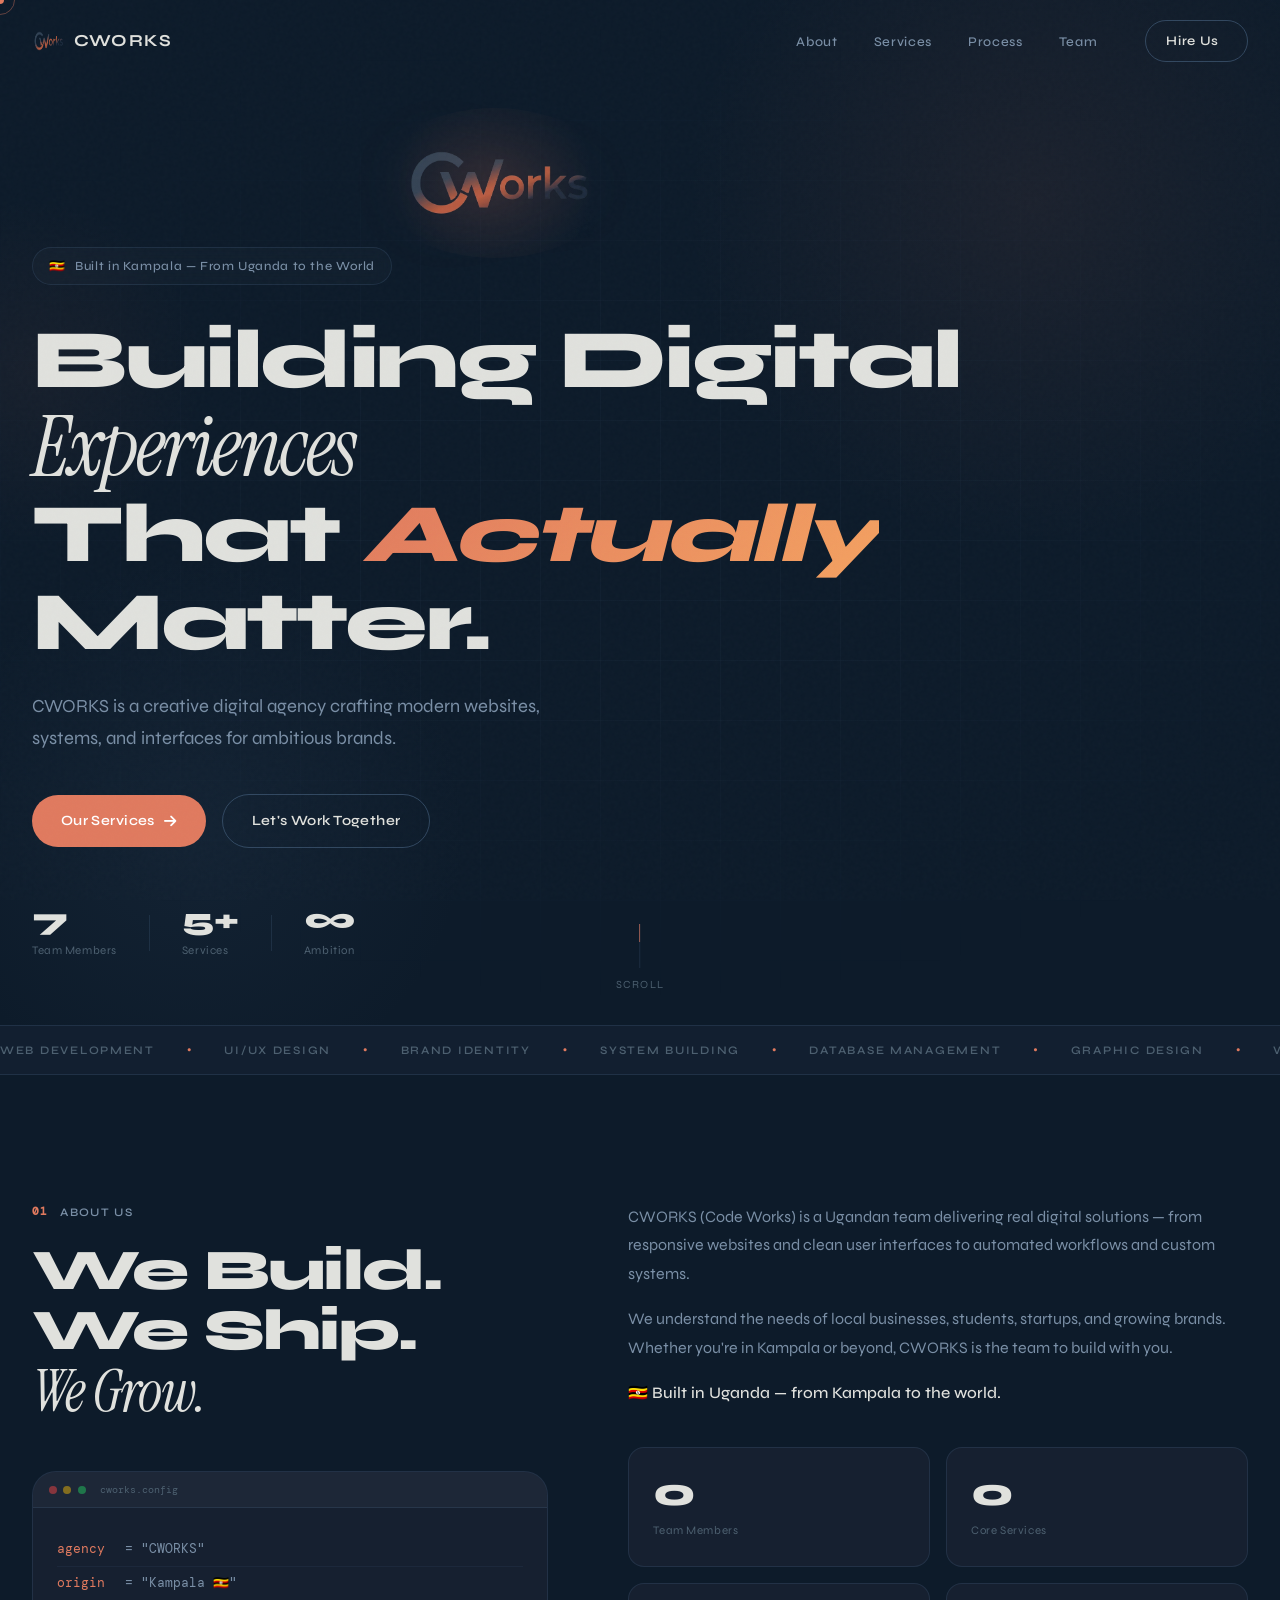
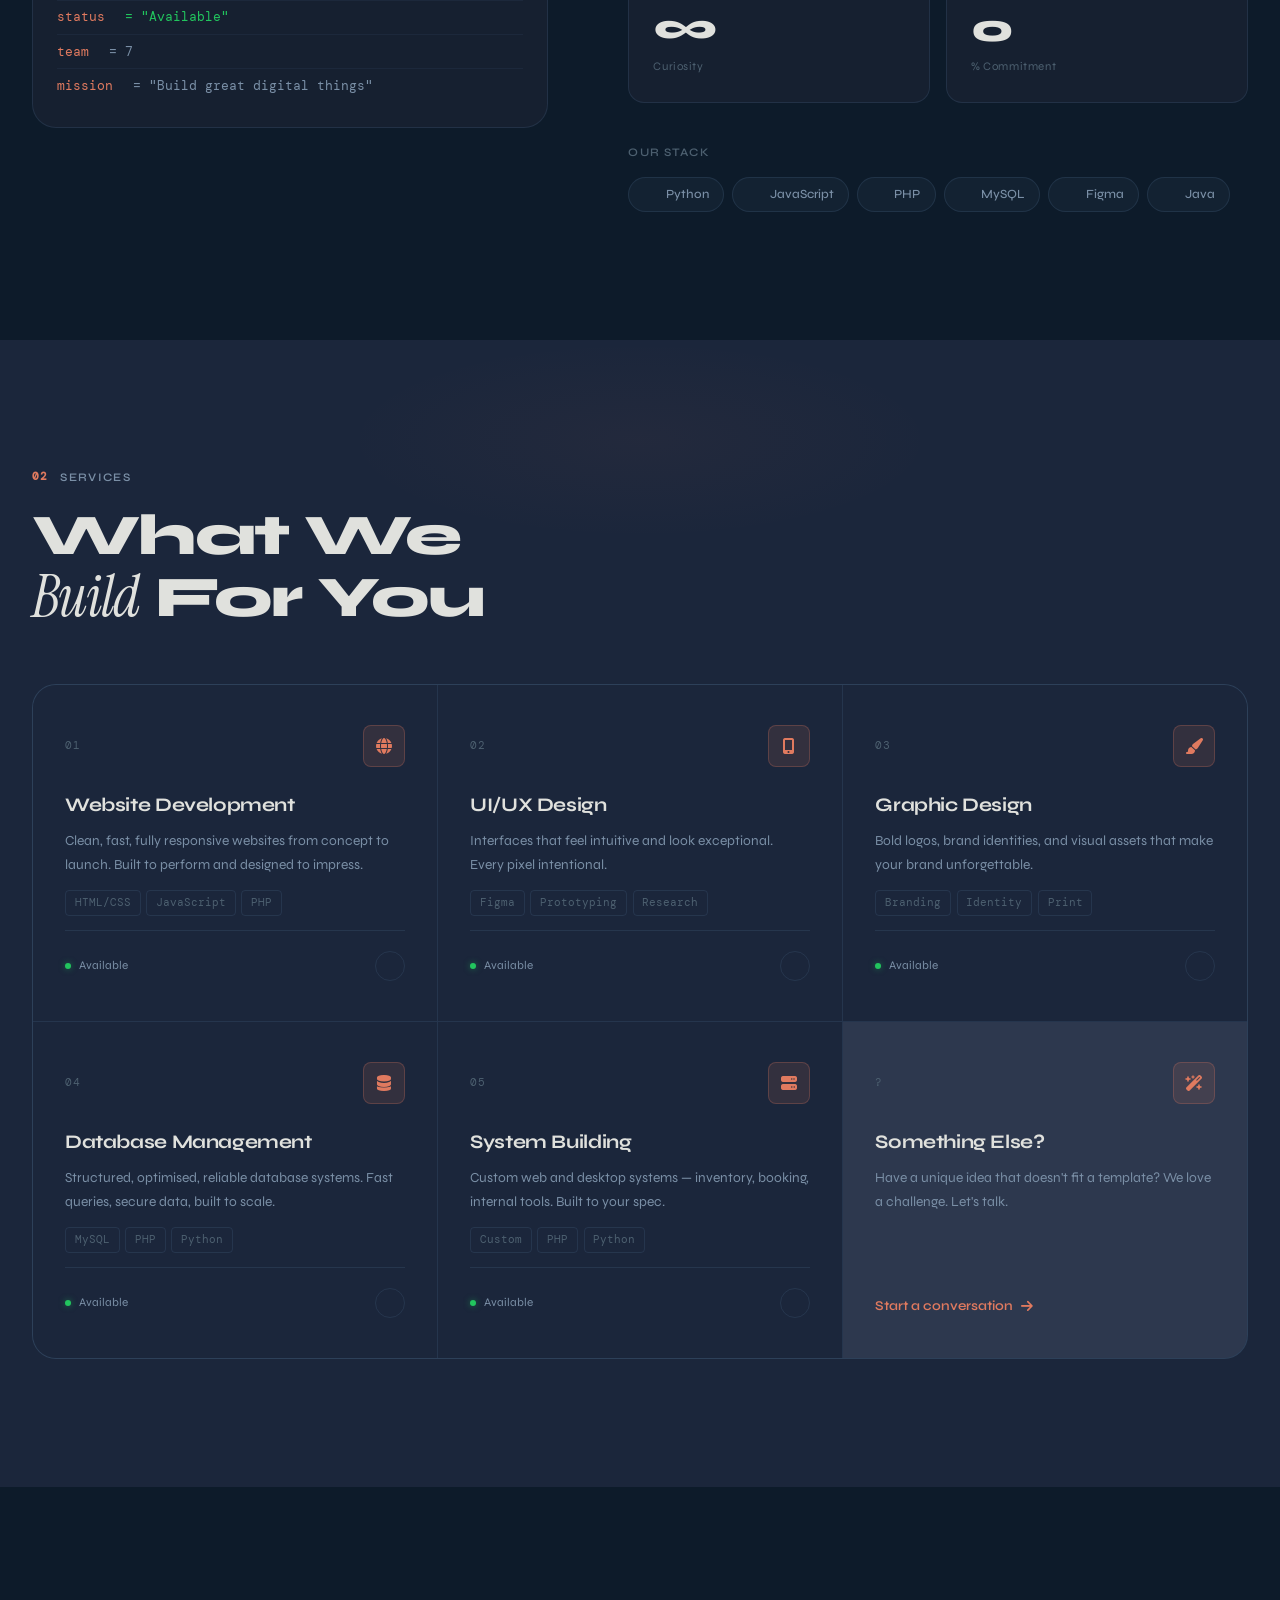
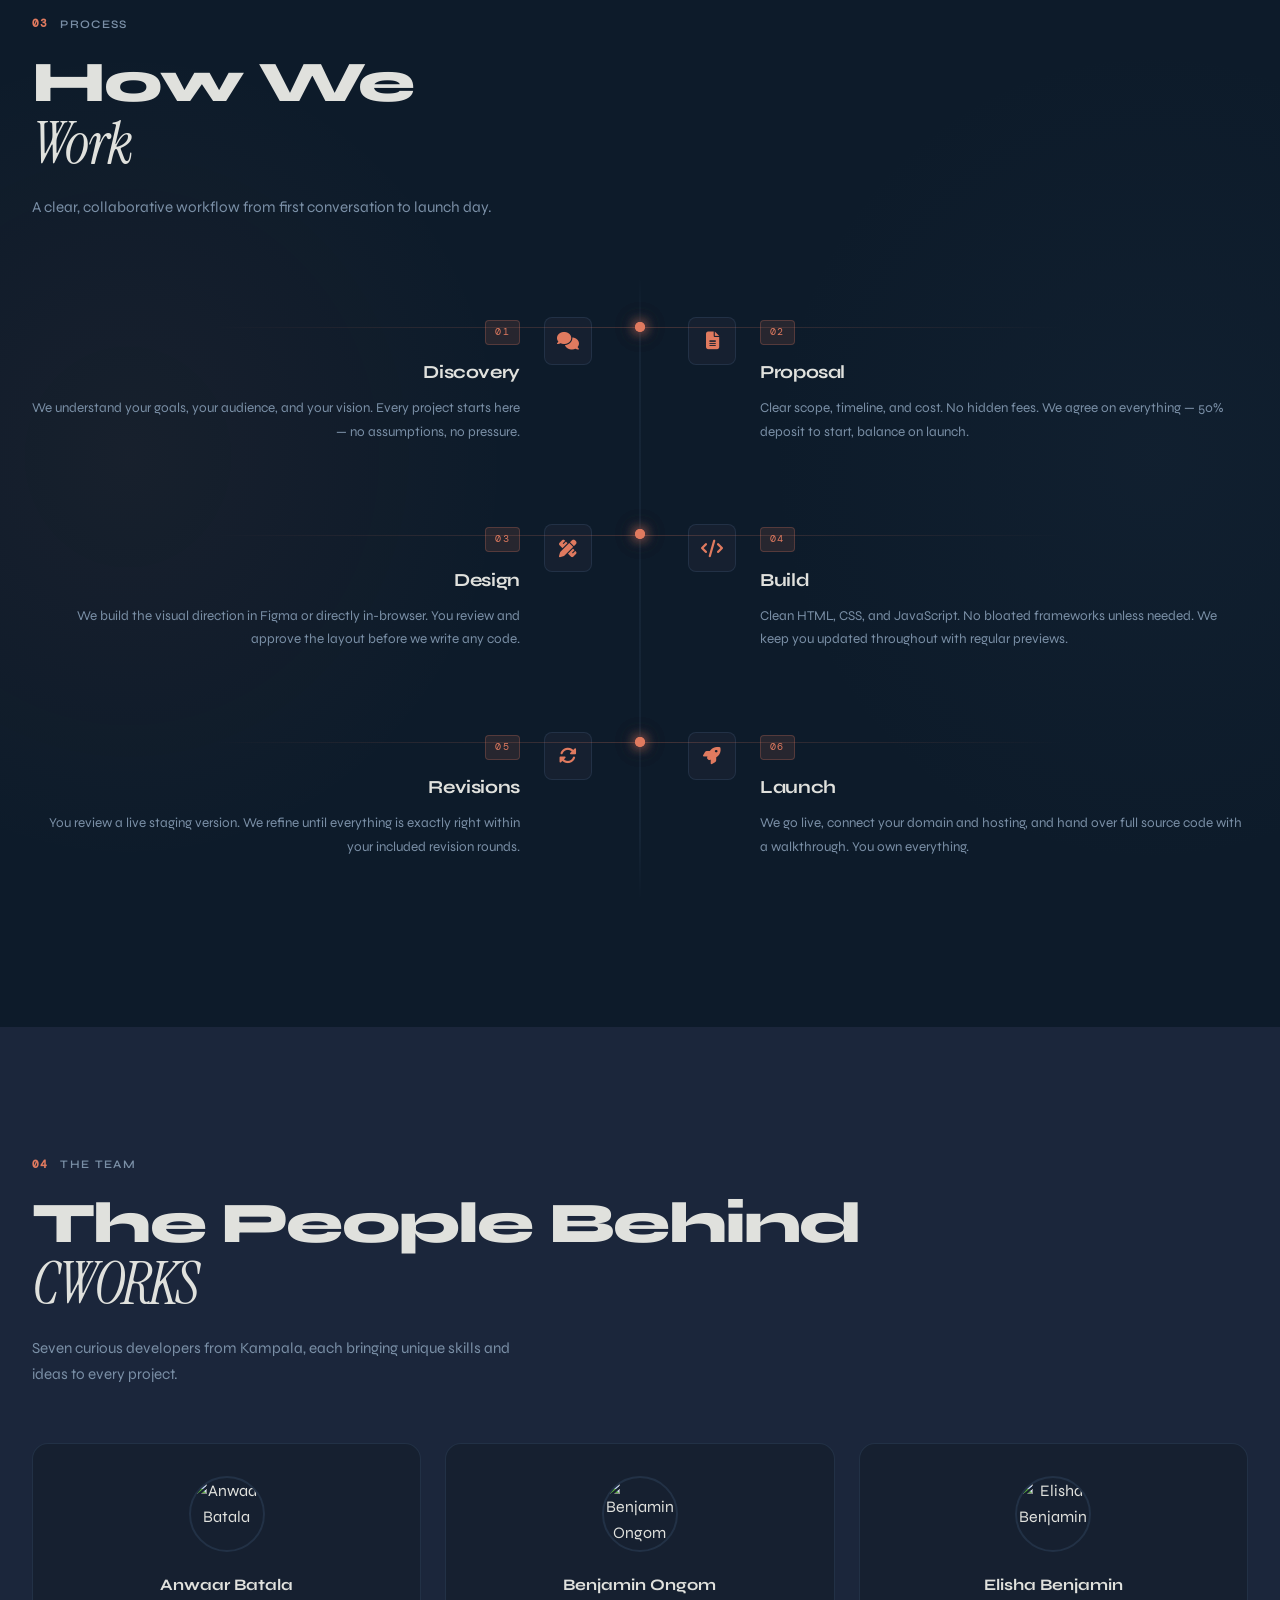
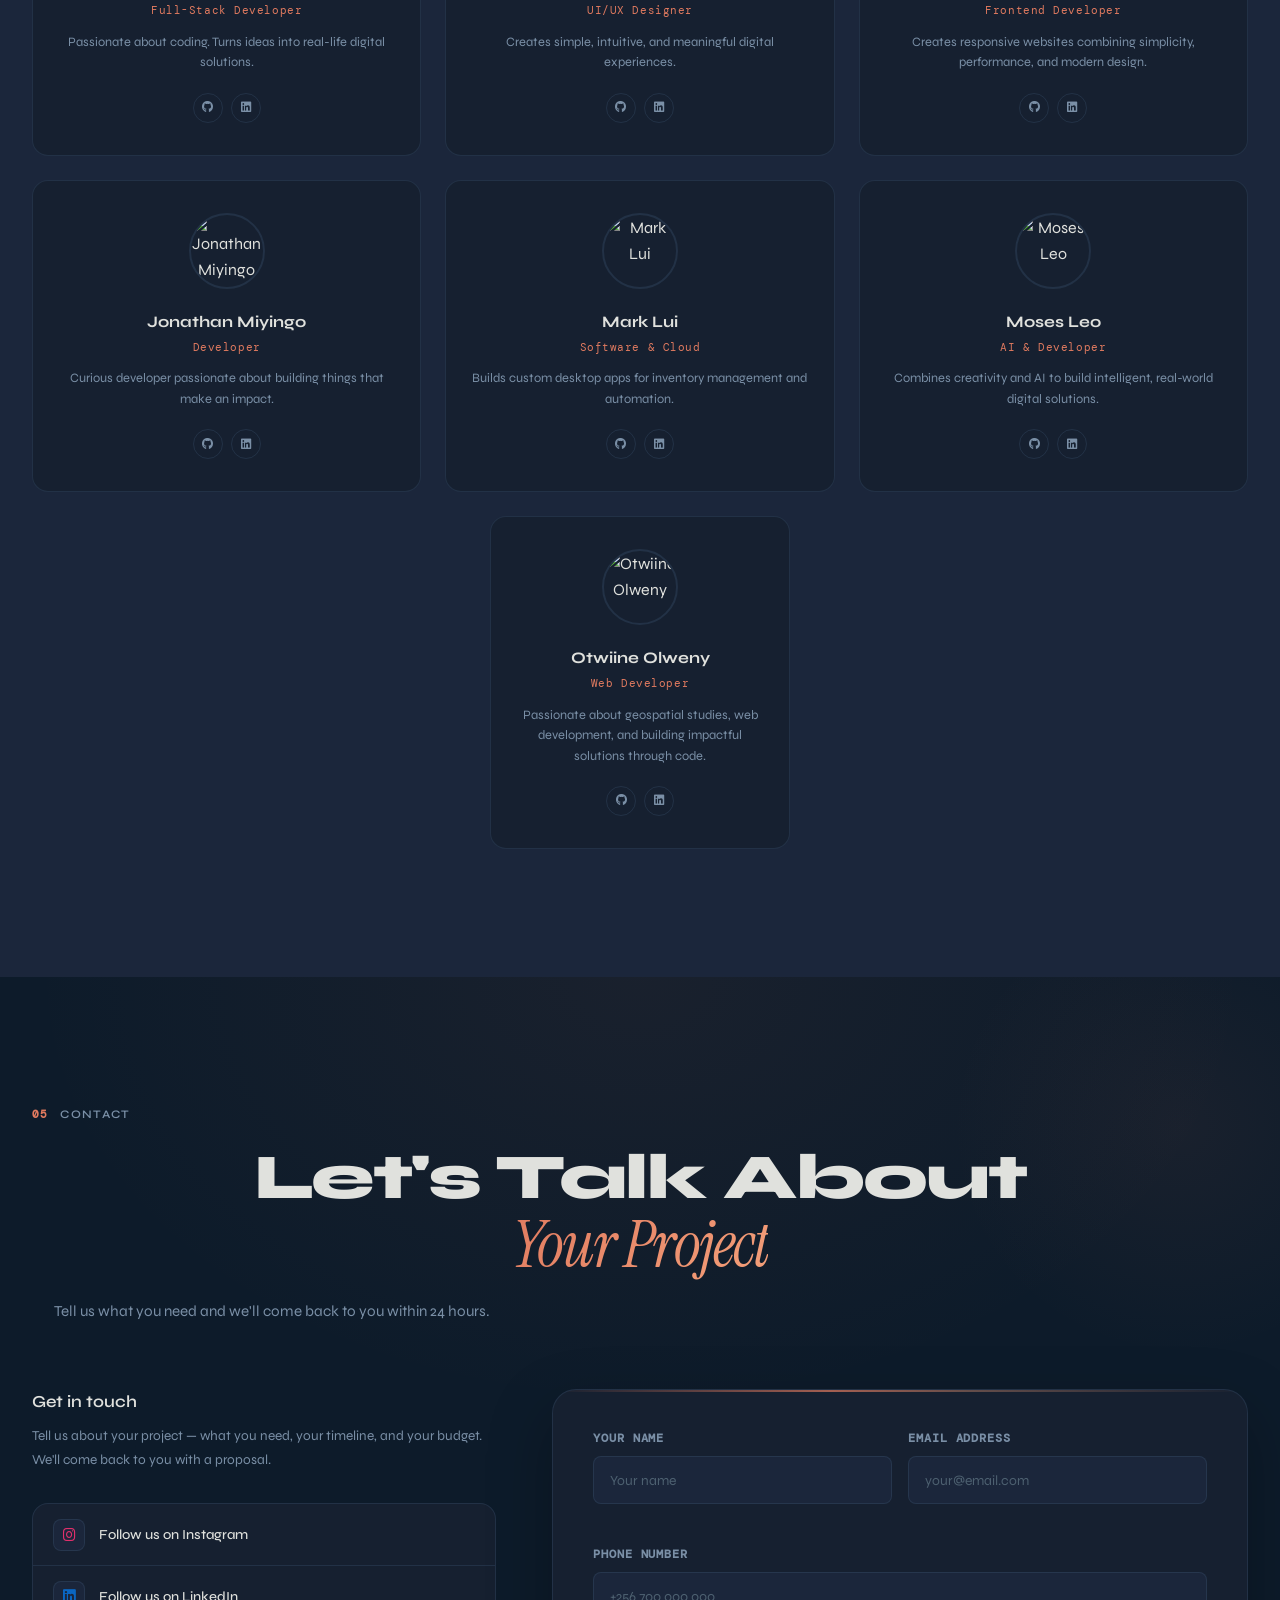
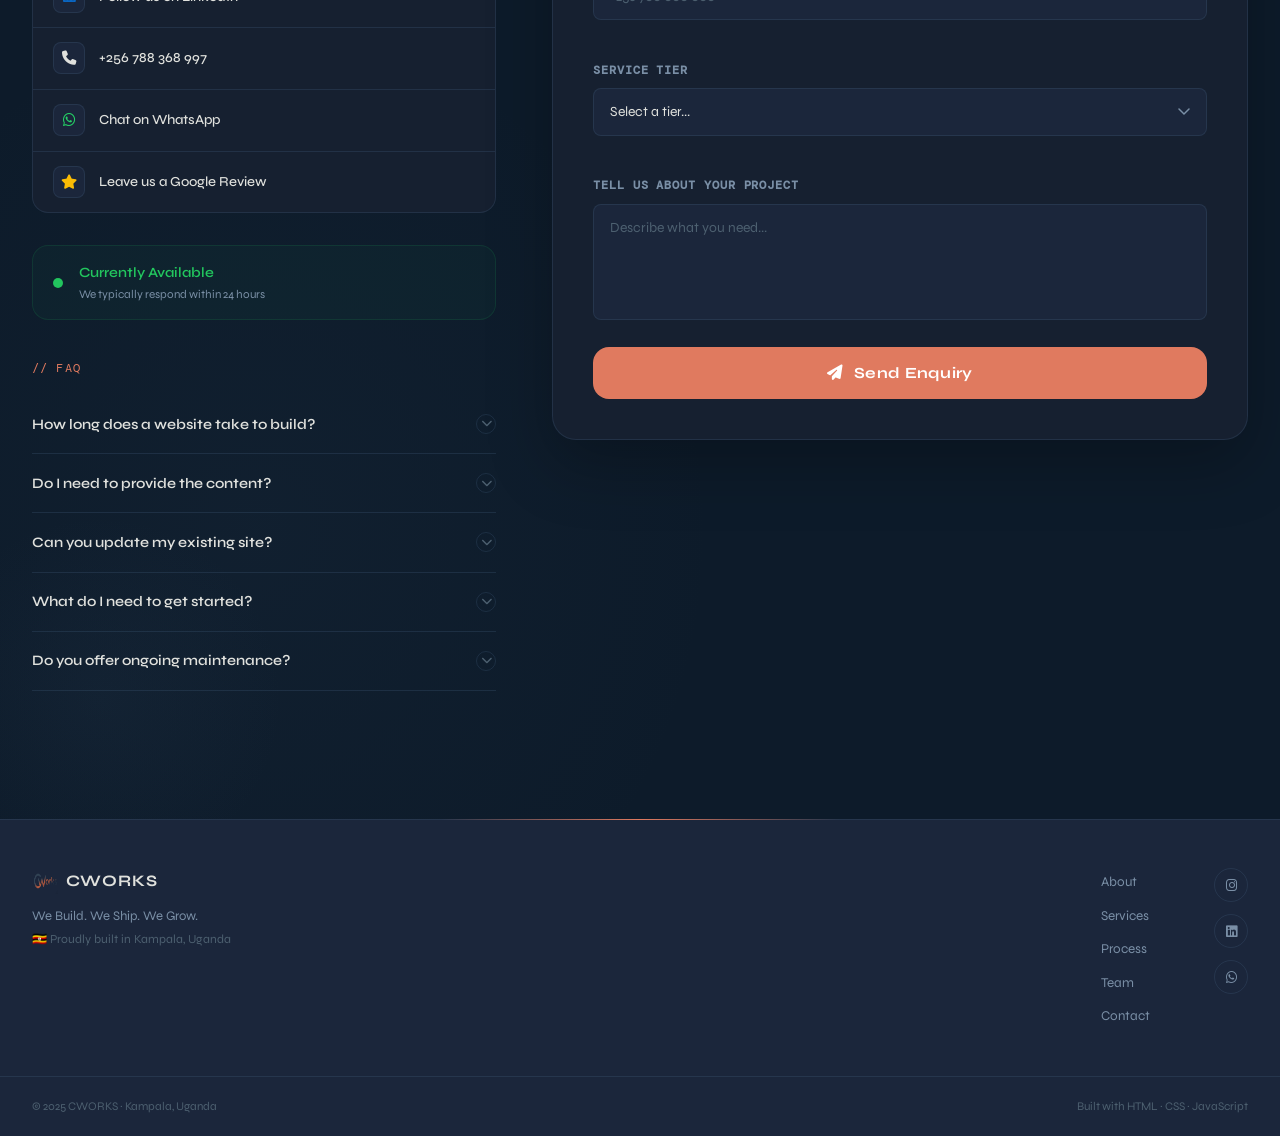
==== commit bf98e24a: "Add files via upload" ====
--- a/index.html
+++ b/index.html
@@ -253,36 +253,61 @@
       </div>
 
       <div class="process-grid">
+
         <div class="ps" data-reveal>
-          <div class="ps-num">01</div>
-          <h3>Discovery</h3>
-          <p>We understand your goals, your audience, and your vision. Every project starts here — no assumptions.</p>
-        </div>
+          <div class="ps-icon-wrap"><i class="fa-solid fa-comments"></i></div>
+          <div class="ps-body">
+            <div class="ps-num">01</div>
+            <h3>Discovery</h3>
+            <p>We understand your goals, your audience, and your vision. Every project starts here — no assumptions, no pressure.</p>
+          </div>
+        </div>
+
         <div class="ps" data-reveal data-reveal-delay="1">
-          <div class="ps-num">02</div>
-          <h3>Proposal</h3>
-          <p>Clear scope, timeline, and cost. No hidden fees. We agree on everything before work begins.</p>
-        </div>
+          <div class="ps-icon-wrap"><i class="fa-solid fa-file-lines"></i></div>
+          <div class="ps-body">
+            <div class="ps-num">02</div>
+            <h3>Proposal</h3>
+            <p>Clear scope, timeline, and cost. No hidden fees. We agree on everything — 50% deposit to start, balance on launch.</p>
+          </div>
+        </div>
+
         <div class="ps" data-reveal data-reveal-delay="2">
-          <div class="ps-num">03</div>
-          <h3>Design</h3>
-          <p>We build the visual direction — layout, colours, typography — and share it for feedback before writing any code.</p>
-        </div>
+          <div class="ps-icon-wrap"><i class="fa-solid fa-pen-ruler"></i></div>
+          <div class="ps-body">
+            <div class="ps-num">03</div>
+            <h3>Design</h3>
+            <p>We build the visual direction in Figma or directly in-browser. You review and approve the layout before we write any code.</p>
+          </div>
+        </div>
+
         <div class="ps" data-reveal data-reveal-delay="3">
-          <div class="ps-num">04</div>
-          <h3>Build</h3>
-          <p>With design locked in, we build. We share progress throughout and give a preview before final review.</p>
-        </div>
+          <div class="ps-icon-wrap"><i class="fa-solid fa-code"></i></div>
+          <div class="ps-body">
+            <div class="ps-num">04</div>
+            <h3>Build</h3>
+            <p>Clean HTML, CSS, and JavaScript. No bloated frameworks unless needed. We keep you updated throughout with regular previews.</p>
+          </div>
+        </div>
+
         <div class="ps" data-reveal data-reveal-delay="4">
-          <div class="ps-num">05</div>
-          <h3>Revisions</h3>
-          <p>You review and tell us what to adjust. We work through revision rounds until everything is exactly right.</p>
-        </div>
+          <div class="ps-icon-wrap"><i class="fa-solid fa-rotate"></i></div>
+          <div class="ps-body">
+            <div class="ps-num">05</div>
+            <h3>Revisions</h3>
+            <p>You review a live staging version. We refine until everything is exactly right within your included revision rounds.</p>
+          </div>
+        </div>
+
         <div class="ps" data-reveal data-reveal-delay="5">
-          <div class="ps-num">06</div>
-          <h3>Launch</h3>
-          <p>We deploy, connect your domain, hand over the full source code with a walkthrough and post-launch support.</p>
-        </div>
+          <div class="ps-icon-wrap"><i class="fa-solid fa-rocket"></i></div>
+          <div class="ps-body">
+            <div class="ps-num">06</div>
+            <h3>Launch</h3>
+            <p>We go live, connect your domain and hosting, and hand over full source code with a walkthrough. You own everything.</p>
+          </div>
+        </div>
+
       </div>
     </div>
   </section>
@@ -372,14 +397,20 @@
   <section class="section contact" id="contact">
     <div class="contact-bg-glow" aria-hidden="true"></div>
     <div class="container">
+
       <div class="section-header" data-reveal>
         <div class="section-label"><span class="ln">05</span><span class="lt">Contact</span></div>
-        <h2 class="section-title">Let's Build Something<br/><em>Great</em> Together</h2>
-        <p class="section-sub">We're available and ready. Questions, ideas, or a project brief — reach out.</p>
+        <h2 class="section-title">Let's Talk About<br/><em>Your Project</em></h2>
+        <p class="section-sub">Tell us what you need and we'll come back to you within 24 hours.</p>
       </div>
 
       <div class="contact-layout">
+
+        <!-- LEFT: info + socials + FAQ -->
         <div class="contact-left" data-reveal>
+          <p class="contact-left-headline">Get in touch</p>
+          <p class="contact-left-sub">Tell us about your project — what you need, your timeline, and your budget. We'll come back to you with a proposal.</p>
+
           <div class="clinks-list">
             <a href="https://www.instagram.com/thecodehub26/" class="clink" target="_blank" rel="noopener noreferrer">
               <span class="clink-ic" style="color:#E1306C"><i class="fa-brands fa-instagram"></i></span>
@@ -393,7 +424,7 @@
             </a>
             <a href="tel:+256788368997" class="clink">
               <span class="clink-ic"><i class="fa-solid fa-phone"></i></span>
-              <span class="clink-txt">Call us: +256 788 368 997</span>
+              <span class="clink-txt">+256 788 368 997</span>
               <i class="fa-solid fa-arrow-up-right clink-arr"></i>
             </a>
             <a href="https://wa.me/256788368997" class="clink" target="_blank" rel="noopener noreferrer">
@@ -407,6 +438,7 @@
               <i class="fa-solid fa-arrow-up-right clink-arr"></i>
             </a>
           </div>
+
           <div class="contact-avail">
             <div class="avail-ring"></div>
             <div>
@@ -414,42 +446,92 @@
               <div class="avail-sub">We typically respond within 24 hours</div>
             </div>
           </div>
-        </div>
-
+
+          <!-- FAQ -->
+          <div style="margin-top:2.5rem;">
+            <p style="font-size:.72rem;font-family:var(--font-mono);letter-spacing:.1em;color:var(--accent);margin-bottom:1rem;">// FAQ</p>
+            <div class="faq-list">
+              <details class="faq-item">
+                <summary class="faq-q">How long does a website take to build? <span class="faq-chevron"><i class="fa-solid fa-chevron-down"></i></span></summary>
+                <p class="faq-a">Most projects are completed in 1–3 weeks. Starter sites typically take around 1 week; more complex builds take 2–3 weeks depending on scope.</p>
+              </details>
+              <details class="faq-item">
+                <summary class="faq-q">Do I need to provide the content? <span class="faq-chevron"><i class="fa-solid fa-chevron-down"></i></span></summary>
+                <p class="faq-a">You provide the text, images, and any branding you have. We can help with placeholder content and advise on structure if needed.</p>
+              </details>
+              <details class="faq-item">
+                <summary class="faq-q">Can you update my existing site? <span class="faq-chevron"><i class="fa-solid fa-chevron-down"></i></span></summary>
+                <p class="faq-a">Yes — we work with existing HTML/CSS sites. Get in touch with details and we'll give you a quote for the updates needed.</p>
+              </details>
+              <details class="faq-item">
+                <summary class="faq-q">What do I need to get started? <span class="faq-chevron"><i class="fa-solid fa-chevron-down"></i></span></summary>
+                <p class="faq-a">Just fill in the form or message us. We'll set up a brief call, send a proposal, and once agreed — you pay 50% and we begin.</p>
+              </details>
+              <details class="faq-item">
+                <summary class="faq-q">Do you offer ongoing maintenance? <span class="faq-chevron"><i class="fa-solid fa-chevron-down"></i></span></summary>
+                <p class="faq-a">Yes. After the free 30-day post-launch support, we offer monthly maintenance plans for updates, backups, and minor changes.</p>
+              </details>
+            </div>
+          </div>
+        </div>
+
+        <!-- RIGHT: Contact form -->
         <div class="contact-form-wrap" data-reveal data-reveal-delay="1">
           <form id="contact-form" action="https://api.web3forms.com/submit" method="POST" novalidate>
             <input type="hidden" name="access_key" value="dd3dd29d-fc75-4ea5-b907-18526ad695c6"/>
             <input type="hidden" name="redirect" value="false"/>
-            <input type="hidden" name="subject" value="New message from CWORKS website"/>
+            <input type="hidden" name="subject" value="New enquiry from CWORKS website"/>
             <input type="hidden" name="from_name" value="CWORKS Website"/>
 
             <div class="form-row">
               <div class="fg">
-                <label for="contact-name">YOUR NAME</label>
+                <label for="contact-name">Your Name</label>
                 <input type="text" id="contact-name" name="name" placeholder="Your name" autocomplete="name" required/>
                 <span class="fe" id="name-error" aria-live="polite"></span>
               </div>
               <div class="fg">
-                <label for="contact-email">EMAIL ADDRESS</label>
+                <label for="contact-email">Email Address</label>
                 <input type="email" id="contact-email" name="email" placeholder="your@email.com" autocomplete="email" required/>
                 <span class="fe" id="email-error" aria-live="polite"></span>
               </div>
             </div>
+
             <div class="fg">
-              <label for="contact-phone">PHONE NUMBER</label>
+              <label for="contact-phone">Phone Number</label>
               <input type="tel" id="contact-phone" name="phone" placeholder="+256 700 000 000" autocomplete="tel" required/>
               <span class="fe" id="phone-error" aria-live="polite"></span>
             </div>
+
             <div class="fg">
-              <label for="contact-message">YOUR MESSAGE</label>
-              <textarea id="contact-message" name="message" placeholder="Hey CWORKS! I'd love to..." rows="5" required></textarea>
-            </div>
+              <label for="contact-tier">Service Tier</label>
+              <select id="contact-tier" name="tier">
+                <option value="" disabled selected>Select a tier...</option>
+                <option value="Starter Site — UGX 350,000">Starter Site — UGX 350,000</option>
+                <option value="Standard Site — UGX 700,000">Standard Site — UGX 700,000</option>
+                <option value="Premium Site — UGX 1,500,000">Premium Site — UGX 1,500,000</option>
+                <option value="UI/UX Design">UI/UX Design</option>
+                <option value="Graphic Design">Graphic Design</option>
+                <option value="System Building">System Building</option>
+                <option value="Database Management">Database Management</option>
+                <option value="Not sure yet">Not sure yet</option>
+              </select>
+              <span class="fe" id="tier-error" aria-live="polite"></span>
+            </div>
+
+            <div class="fg">
+              <label for="contact-message">Tell us about your project</label>
+              <textarea id="contact-message" name="message" placeholder="Describe what you need..." rows="5" required></textarea>
+            </div>
+
             <div id="form-feedback" class="form-feedback" hidden></div>
-            <button type="submit" id="form-submit" class="btn-submit">
-              <i class="fa-solid fa-paper-plane"></i><span>Send Message</span>
+
+            <button type="submit" id="form-submit" class="btn-submit mag-btn">
+              <i class="fa-solid fa-paper-plane"></i>
+              <span>Send Enquiry</span>
             </button>
           </form>
         </div>
+
       </div>
     </div>
   </section>
--- a/styles.css
+++ b/styles.css
@@ -743,3 +743,497 @@
   .msep { display: none; }
   .sp-hero-cta { flex-direction: column; align-items: flex-start; }
 }
+
+/* ============================================================
+   CWORKS — REDESIGNED SECTIONS v3
+   Process · Contact (Ready to Start) · What You Get
+   ============================================================ */
+
+/* ── PROCESS SECTION REDESIGN ── */
+.process {
+  background: var(--bg);
+  position: relative;
+  overflow: hidden;
+}
+.process-bg-glow {
+  position: absolute; inset: 0; pointer-events: none;
+  background:
+    radial-gradient(ellipse 50% 60% at 10% 50%, rgba(224,122,95,.05) 0%, transparent 60%),
+    radial-gradient(ellipse 50% 60% at 90% 50%, rgba(65,90,119,.07) 0%, transparent 60%);
+}
+
+/* Vertical timeline layout */
+.process-grid {
+  display: grid;
+  grid-template-columns: 1fr 1fr;
+  gap: 0;
+  position: relative;
+}
+.process-grid::before {
+  content: '';
+  position: absolute;
+  left: 50%;
+  top: 0; bottom: 0;
+  width: 1px;
+  background: linear-gradient(to bottom, transparent, var(--border) 10%, var(--border) 90%, transparent);
+  transform: translateX(-50%);
+  pointer-events: none;
+}
+
+.ps {
+  background: transparent;
+  border: none;
+  border-radius: 0;
+  padding: 2.5rem 3rem 2.5rem 0;
+  position: relative;
+  overflow: visible;
+  transition: none;
+  display: flex;
+  gap: 1.5rem;
+  align-items: flex-start;
+}
+.ps:hover {
+  background: transparent;
+  transform: none;
+  border-color: transparent;
+}
+/* Even cards on right side */
+.ps:nth-child(even) {
+  padding: 2.5rem 0 2.5rem 3rem;
+  margin-left: 0;
+  grid-column: 2;
+}
+.ps:nth-child(odd) {
+  padding: 2.5rem 3rem 2.5rem 0;
+  grid-column: 1;
+  justify-content: flex-end;
+  text-align: right;
+}
+/* Step connectors (dots on center line) */
+.ps::after {
+  content: '';
+  position: absolute;
+  top: 2.8rem;
+  width: 10px; height: 10px;
+  border-radius: 50%;
+  background: var(--accent);
+  box-shadow: 0 0 12px rgba(224,122,95,.6), 0 0 24px rgba(224,122,95,.3);
+  z-index: 2;
+}
+.ps:nth-child(odd)::after  { right: -5px; }
+.ps:nth-child(even)::after { left: -5px; }
+/* Horizontal connector lines */
+.ps::before {
+  content: '';
+  position: absolute;
+  top: 3.14rem;
+  height: 1px;
+  background: linear-gradient(90deg, transparent, rgba(224,122,95,.3));
+  opacity: 1;
+}
+.ps:nth-child(odd)::before  { right: 0; left: 30%; background: linear-gradient(90deg, transparent, rgba(224,122,95,.25)); }
+.ps:nth-child(even)::before { left: 0; right: 30%; background: linear-gradient(270deg, transparent, rgba(224,122,95,.25)); }
+
+.ps-icon-wrap {
+  width: 48px; height: 48px; flex-shrink: 0;
+  border-radius: var(--r-sm);
+  background: var(--bg-card);
+  border: 1px solid var(--border);
+  display: flex; align-items: center; justify-content: center;
+  color: var(--accent);
+  font-size: 1.1rem;
+  transition: border-color .3s, box-shadow .3s, background .3s;
+}
+.ps:hover .ps-icon-wrap {
+  border-color: var(--accent-glow);
+  box-shadow: 0 0 16px rgba(224,122,95,.2);
+  background: var(--accent-low);
+}
+.ps-body { flex: 1; }
+.ps:nth-child(odd) .ps-body { text-align: right; }
+.ps:nth-child(odd) .ps-icon-wrap { order: 2; }
+.ps:nth-child(odd) .ps-body { order: 1; }
+
+.ps-num {
+  font-family: var(--font-mono);
+  font-size: .65rem;
+  color: var(--accent);
+  letter-spacing: .14em;
+  display: inline-block;
+  padding: .2rem .55rem;
+  background: var(--accent-low);
+  border: 1px solid var(--accent-glow);
+  border-radius: 4px;
+  margin-bottom: .85rem;
+}
+.ps h3 {
+  font-size: 1.15rem;
+  font-weight: 700;
+  letter-spacing: -.02em;
+  margin-bottom: .6rem;
+  color: var(--text);
+}
+.ps p {
+  font-size: .84rem;
+  color: var(--text-muted);
+  line-height: 1.75;
+}
+
+/* stagger reveal for process */
+.ps:nth-child(1) { animation-delay: 0s; }
+.ps:nth-child(2) { animation-delay: .1s; }
+.ps:nth-child(3) { animation-delay: .2s; }
+.ps:nth-child(4) { animation-delay: .3s; }
+.ps:nth-child(5) { animation-delay: .4s; }
+.ps:nth-child(6) { animation-delay: .5s; }
+
+
+/* ── CONTACT / "READY TO START" REDESIGN ── */
+.contact {
+  background: var(--bg);
+  overflow: hidden;
+  position: relative;
+}
+.contact-bg-glow {
+  position: absolute; inset: 0; pointer-events: none;
+  background:
+    radial-gradient(ellipse 80% 50% at 50% 0%, rgba(224,122,95,.06) 0%, transparent 60%),
+    radial-gradient(ellipse 60% 60% at 20% 80%, rgba(65,90,119,.07) 0%, transparent 60%);
+}
+/* Ambient floating orbs */
+.contact::before {
+  content: '';
+  position: absolute;
+  width: 500px; height: 500px;
+  border-radius: 50%;
+  top: -100px; right: -150px;
+  background: radial-gradient(circle, rgba(224,122,95,.06) 0%, transparent 65%);
+  pointer-events: none;
+  animation: floatOrb 12s ease-in-out infinite;
+}
+.contact::after {
+  content: '';
+  position: absolute;
+  width: 400px; height: 400px;
+  border-radius: 50%;
+  bottom: -80px; left: -100px;
+  background: radial-gradient(circle, rgba(65,90,119,.08) 0%, transparent 65%);
+  pointer-events: none;
+  animation: floatOrb 9s ease-in-out infinite reverse;
+}
+
+/* Contact section header override */
+.contact .section-header {
+  text-align: center;
+  margin-bottom: 4rem;
+  position: relative;
+  z-index: 1;
+}
+.contact .section-header .section-title {
+  font-size: clamp(2.4rem, 5vw, 4rem);
+}
+.contact .section-header .section-title em {
+  background: linear-gradient(135deg, var(--accent), #f4a07a);
+  -webkit-background-clip: text;
+  -webkit-text-fill-color: transparent;
+  background-clip: text;
+}
+
+.contact-layout {
+  display: grid;
+  grid-template-columns: 1fr 1.5fr;
+  gap: 3.5rem;
+  align-items: start;
+  position: relative;
+  z-index: 1;
+}
+
+/* Left info panel */
+.contact-left {
+  position: sticky;
+  top: 120px;
+}
+.contact-left-headline {
+  font-size: 1.05rem;
+  font-weight: 600;
+  color: var(--text);
+  margin-bottom: .5rem;
+}
+.contact-left-sub {
+  font-size: .85rem;
+  color: var(--text-muted);
+  line-height: 1.75;
+  margin-bottom: 2rem;
+}
+
+.clinks-list {
+  display: flex;
+  flex-direction: column;
+  margin-bottom: 2rem;
+  border-radius: var(--r-md);
+  overflow: hidden;
+  border: 1px solid var(--border);
+  background: var(--bg-card);
+}
+.clink {
+  display: flex; align-items: center; gap: .9rem;
+  padding: .9rem 1.25rem;
+  border-bottom: 1px solid var(--border);
+  transition: background .2s, padding-left .2s var(--ease);
+  cursor: none;
+  position: relative;
+}
+.clink:last-child { border-bottom: none; }
+.clink:first-child { border-top: none; }
+.clink:hover { background: rgba(255,255,255,.025); padding-left: 1.5rem; }
+.clink-ic {
+  width: 32px; height: 32px;
+  border-radius: var(--r-sm);
+  background: var(--bg-2);
+  border: 1px solid var(--border);
+  display: flex; align-items: center; justify-content: center;
+  font-size: .9rem;
+  flex-shrink: 0;
+  transition: background .2s, border-color .2s;
+}
+.clink:hover .clink-ic { background: var(--accent-low); border-color: var(--accent-glow); }
+.clink-txt { font-size: .86rem; font-weight: 500; color: var(--text); flex: 1; transition: color .2s; }
+.clink:hover .clink-txt { color: var(--accent); }
+.clink-arr { font-size: .65rem; color: var(--text-dim); opacity: 0; transition: opacity .2s, color .2s, transform .2s; }
+.clink:hover .clink-arr { opacity: 1; color: var(--accent); transform: translate(2px,-2px); }
+
+.contact-avail {
+  display: flex; align-items: center; gap: 1rem;
+  padding: 1rem 1.25rem;
+  background: rgba(34,197,94,.04);
+  border: 1px solid rgba(34,197,94,.12);
+  border-radius: var(--r-md);
+  margin-top: 1.25rem;
+}
+.avail-ring {
+  width: 10px; height: 10px; border-radius: 50%; flex-shrink: 0;
+  background: #22c55e;
+  box-shadow: 0 0 0 0 rgba(34,197,94,.4);
+  animation: availRing 2s ease-in-out infinite;
+}
+.avail-title { font-size: .88rem; font-weight: 600; color: #22c55e; }
+.avail-sub   { font-size: .73rem; color: var(--text-muted); }
+
+/* Form wrap */
+.contact-form-wrap {
+  background: var(--bg-card);
+  border: 1px solid var(--border);
+  border-radius: var(--r-lg);
+  padding: 2.5rem;
+  position: relative;
+  overflow: hidden;
+  box-shadow: 0 24px 64px rgba(0,0,0,.25);
+  transition: border-color .4s, box-shadow .4s;
+}
+.contact-form-wrap::before {
+  content: '';
+  position: absolute;
+  top: 0; left: 0; right: 0; height: 2px;
+  background: linear-gradient(90deg, transparent, var(--accent) 40%, rgba(244,160,122,.5) 60%, transparent);
+  opacity: .7;
+}
+.contact-form-wrap:hover {
+  border-color: rgba(224,122,95,.2);
+  box-shadow: 0 24px 80px rgba(224,122,95,.08), 0 0 0 1px rgba(224,122,95,.08);
+}
+
+/* Form fields */
+.form-row { display: grid; grid-template-columns: 1fr 1fr; gap: 1rem; }
+.fg { margin-bottom: 1.25rem; }
+.fg label {
+  display: block;
+  font-size: .72rem; font-weight: 600;
+  letter-spacing: .08em; color: var(--text-muted);
+  margin-bottom: .5rem;
+  font-family: var(--font-mono);
+  text-transform: uppercase;
+}
+.fg input, .fg textarea, .fg select {
+  width: 100%;
+  background: var(--bg-2);
+  border: 1px solid var(--border);
+  border-radius: var(--r-sm);
+  padding: .9rem 1rem;
+  font-family: var(--font-head);
+  font-size: .87rem; color: var(--text);
+  transition: border-color .2s, box-shadow .2s, background .2s;
+  outline: none; resize: none;
+}
+.fg input::placeholder, .fg textarea::placeholder { color: var(--text-dim); }
+.fg input:focus, .fg textarea:focus, .fg select:focus {
+  border-color: rgba(224,122,95,.5);
+  box-shadow: 0 0 0 3px var(--accent-low);
+  background: var(--bg);
+}
+.fg select { cursor: pointer; appearance: none;
+  background-image: url("data:image/svg+xml,%3Csvg xmlns='http://www.w3.org/2000/svg' width='12' height='8' viewBox='0 0 12 8'%3E%3Cpath d='M1 1l5 5 5-5' stroke='%237a8fa6' stroke-width='1.5' fill='none' stroke-linecap='round'/%3E%3C/svg%3E");
+  background-repeat: no-repeat;
+  background-position: right 1rem center;
+  padding-right: 2.5rem;
+}
+.fg select option { background: var(--navy); color: var(--text); }
+.fg input.input-error, .fg textarea.input-error { border-color: #ef4444; }
+.fe { display: block; font-size: .7rem; color: #ef4444; margin-top: .35rem; min-height: 1rem; }
+.form-feedback {
+  padding: .85rem 1rem; border-radius: var(--r-sm);
+  font-size: .84rem; margin-bottom: 1rem;
+}
+.form-feedback--success { background: rgba(34,197,94,.07); border: 1px solid rgba(34,197,94,.25); color: #22c55e; }
+.form-feedback--error   { background: rgba(239,68,68,.07);  border: 1px solid rgba(239,68,68,.25);  color: #ef4444; }
+.form-feedback.ok       { background: rgba(34,197,94,.07); border: 1px solid rgba(34,197,94,.25); color: #22c55e; }
+.form-feedback.fail     { background: rgba(239,68,68,.07);  border: 1px solid rgba(239,68,68,.25);  color: #ef4444; }
+
+/* Submit button — glowing CTA */
+.btn-submit {
+  width: 100%;
+  display: flex; align-items: center; justify-content: center; gap: .65rem;
+  padding: 1.05rem 2rem;
+  background: var(--accent);
+  color: #fff;
+  border: none;
+  border-radius: var(--r-md);
+  font-family: var(--font-head);
+  font-size: .97rem; font-weight: 700;
+  letter-spacing: .02em;
+  cursor: none;
+  position: relative; overflow: hidden;
+  transition: background .25s, box-shadow .25s, transform .2s;
+}
+.btn-submit::before {
+  content: '';
+  position: absolute;
+  top: -50%; left: -60%;
+  width: 60%; height: 200%;
+  background: linear-gradient(90deg, transparent, rgba(255,255,255,.15), transparent);
+  transform: skewX(-20deg);
+  transition: left .5s;
+}
+.btn-submit:hover::before { left: 120%; }
+.btn-submit:hover:not(:disabled) {
+  background: #cc6e53;
+  box-shadow: 0 8px 32px rgba(224,122,95,.4), 0 0 0 1px rgba(224,122,95,.2);
+  transform: translateY(-2px);
+}
+.btn-submit:active:not(:disabled) { transform: translateY(0); }
+.btn-submit:disabled { opacity: .55; cursor: default; }
+
+/* FAQ Accordion */
+.faq-list { display: flex; flex-direction: column; gap: 0; }
+.faq-item {
+  border-bottom: 1px solid var(--border);
+}
+.faq-q {
+  display: flex; align-items: center; justify-content: space-between;
+  gap: 1rem; padding: 1.1rem 0;
+  font-size: .9rem; font-weight: 600; color: var(--text);
+  cursor: pointer; user-select: none; list-style: none;
+  transition: color .2s;
+}
+.faq-q:hover { color: var(--accent); }
+.faq-q::marker, .faq-q::-webkit-details-marker { display: none; }
+.faq-q .faq-chevron {
+  width: 20px; height: 20px; flex-shrink: 0;
+  display: flex; align-items: center; justify-content: center;
+  border: 1px solid var(--border); border-radius: 50%;
+  font-size: .7rem; color: var(--text-muted);
+  transition: transform .3s var(--ease), background .2s, border-color .2s;
+}
+details[open] .faq-chevron {
+  transform: rotate(180deg);
+  background: var(--accent-low);
+  border-color: var(--accent-glow);
+  color: var(--accent);
+}
+.faq-a {
+  padding: 0 0 1.1rem;
+  font-size: .84rem; color: var(--text-muted); line-height: 1.75;
+}
+
+
+/* ── "WHAT YOU GET" / INCLUDES CARD REDESIGN ── */
+.includes-grid {
+  display: grid;
+  grid-template-columns: repeat(3, 1fr);
+  gap: 1.5rem;
+}
+.include-card {
+  background: var(--bg-card);
+  border: 1px solid var(--border);
+  border-radius: var(--r-md);
+  padding: 1.75rem;
+  position: relative; overflow: hidden;
+  transition: border-color .3s, transform .3s, background .3s, box-shadow .3s;
+}
+.include-card::before {
+  content: '';
+  position: absolute; top: 0; left: 0; right: 0; height: 2px;
+  background: linear-gradient(90deg, transparent, var(--accent), transparent);
+  opacity: 0;
+  transition: opacity .3s;
+}
+.include-card:hover {
+  border-color: rgba(224,122,95,.3);
+  transform: translateY(-4px);
+  background: var(--bg-card-h);
+  box-shadow: 0 16px 40px rgba(0,0,0,.2), 0 0 0 1px rgba(224,122,95,.08);
+}
+.include-card:hover::before { opacity: 1; }
+
+.include-icon {
+  width: 44px; height: 44px;
+  border-radius: var(--r-sm);
+  background: var(--accent-low);
+  border: 1px solid var(--accent-glow);
+  display: flex; align-items: center; justify-content: center;
+  color: var(--accent);
+  font-size: 1.1rem;
+  margin-bottom: 1.1rem;
+  transition: transform .3s var(--ease), box-shadow .3s;
+}
+.include-card:hover .include-icon {
+  transform: scale(1.12) rotate(-4deg);
+  box-shadow: 0 0 20px rgba(224,122,95,.25);
+}
+.include-card h3 {
+  font-size: .97rem; font-weight: 700;
+  letter-spacing: -.01em;
+  margin-bottom: .45rem;
+  color: var(--text);
+}
+.include-card p {
+  font-size: .82rem; color: var(--text-muted);
+  line-height: 1.7;
+}
+
+/* ── RESPONSIVE UPDATES ── */
+@media (max-width: 1024px) {
+  .process-grid { grid-template-columns: 1fr; }
+  .process-grid::before { display: none; }
+  .ps, .ps:nth-child(odd), .ps:nth-child(even) {
+    padding: 1.75rem 0;
+    border-bottom: 1px solid var(--border);
+    grid-column: 1;
+    justify-content: flex-start;
+    text-align: left;
+  }
+  .ps::after { display: none; }
+  .ps::before { display: none; }
+  .ps:nth-child(odd) .ps-body { text-align: left; order: 0; }
+  .ps:nth-child(odd) .ps-icon-wrap { order: 0; }
+  .ps:last-child { border-bottom: none; }
+
+  .contact-layout { grid-template-columns: 1fr; }
+  .contact-left { position: static; }
+  .includes-grid { grid-template-columns: repeat(2, 1fr); }
+}
+@media (max-width: 640px) {
+  .includes-grid { grid-template-columns: 1fr; }
+  .contact-form-wrap { padding: 1.75rem; }
+  .form-row { grid-template-columns: 1fr; }
+}
+
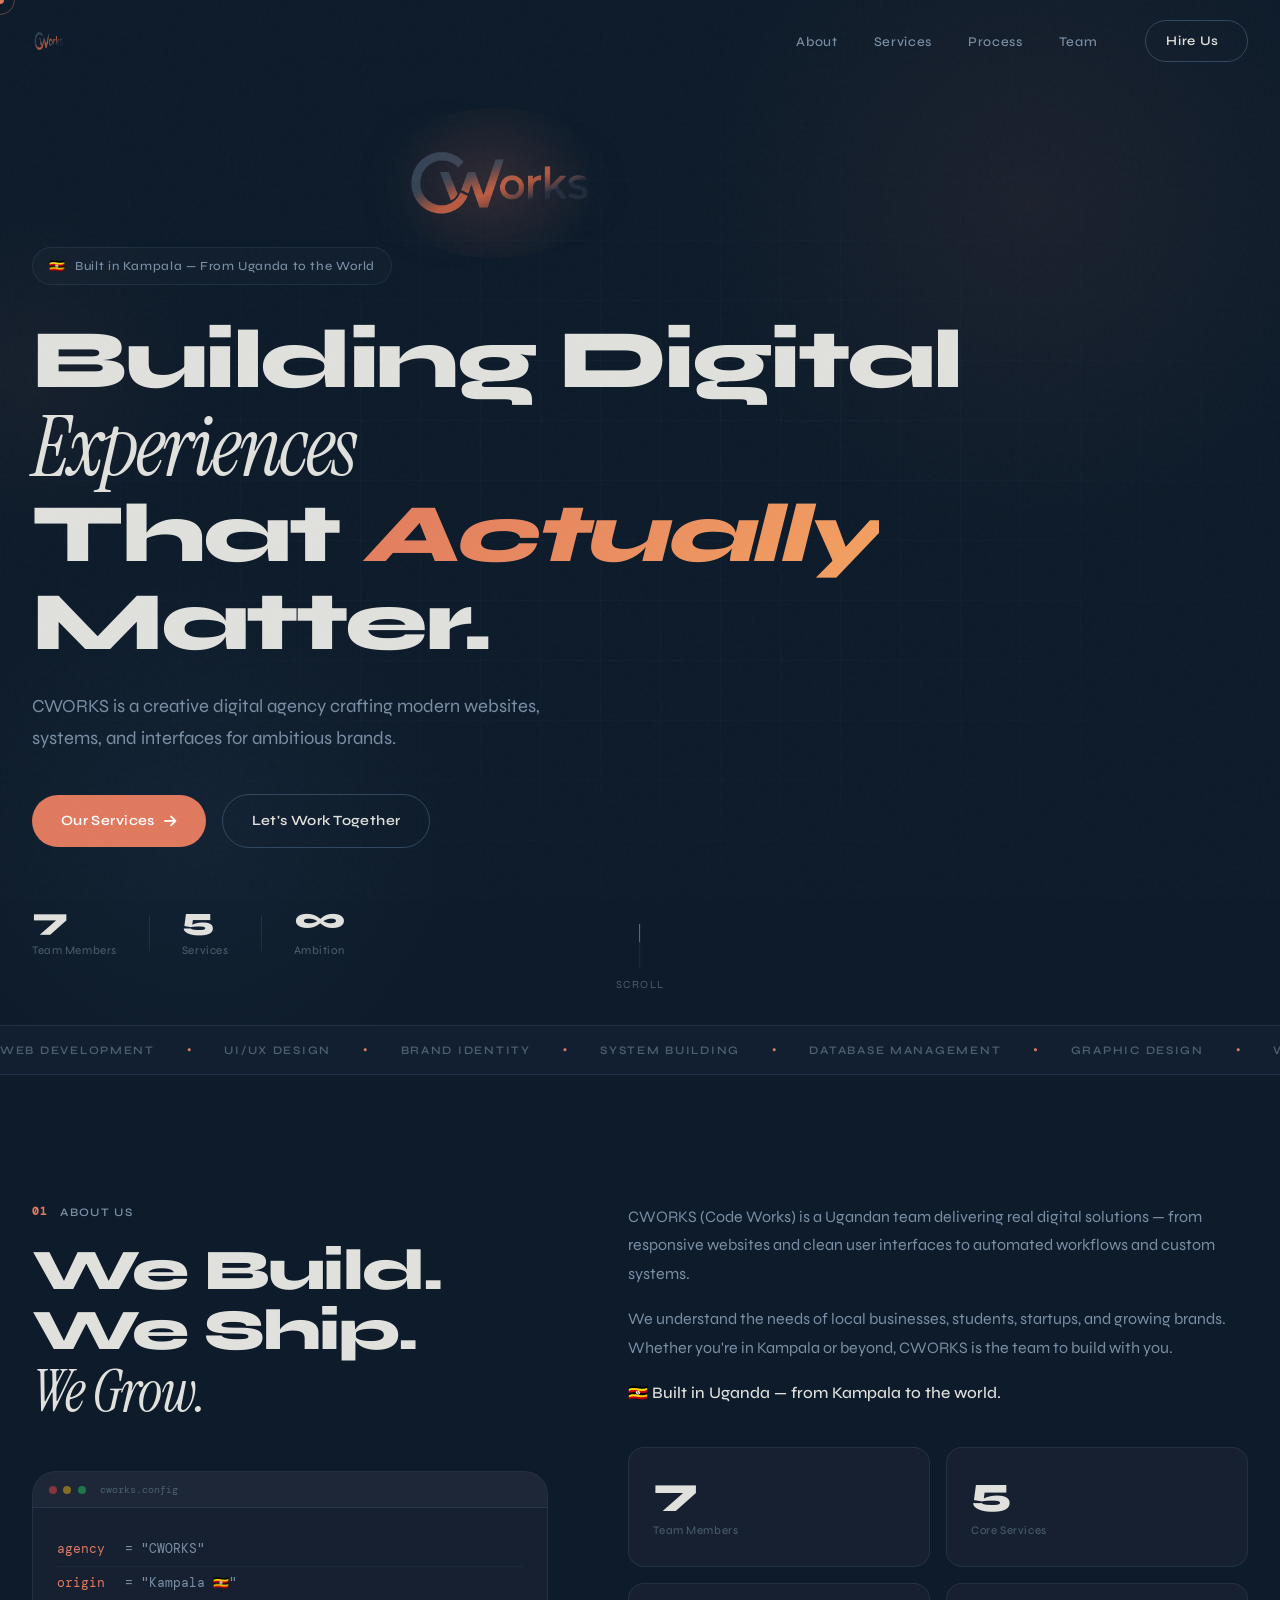
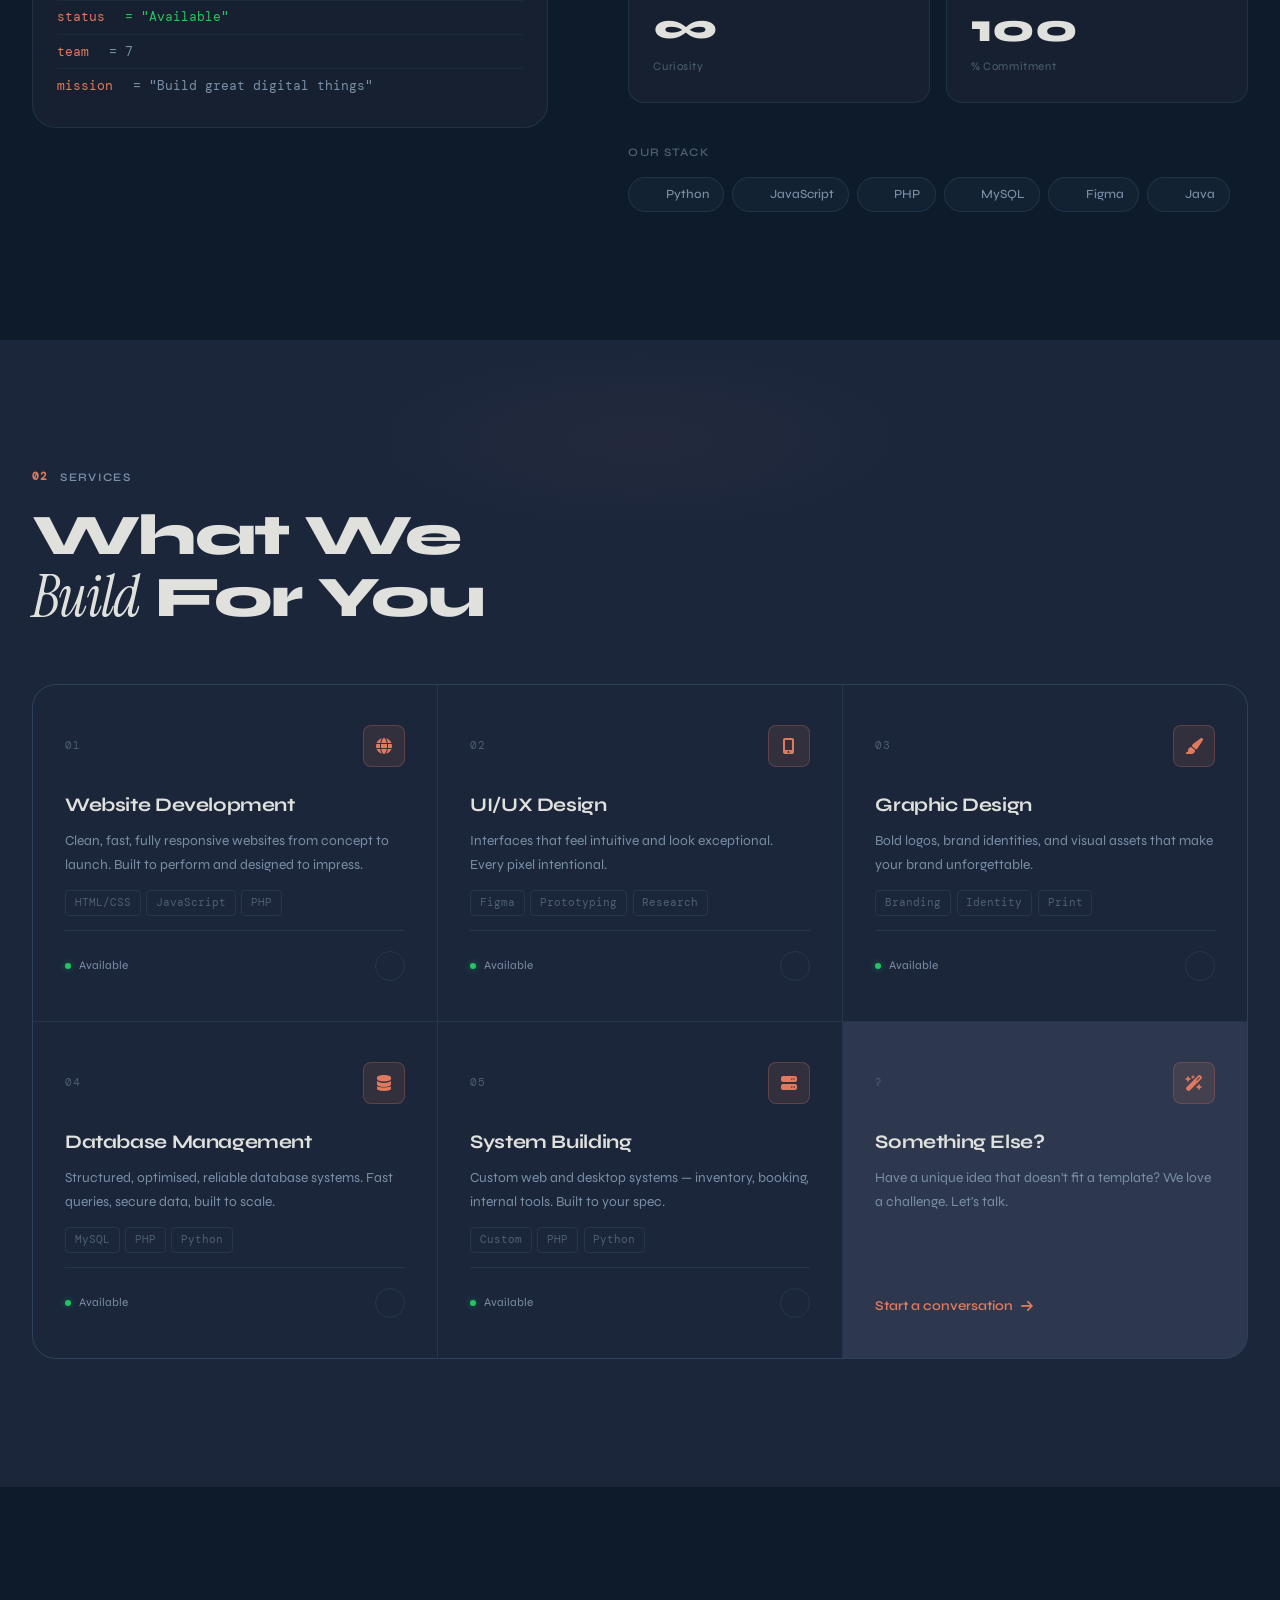
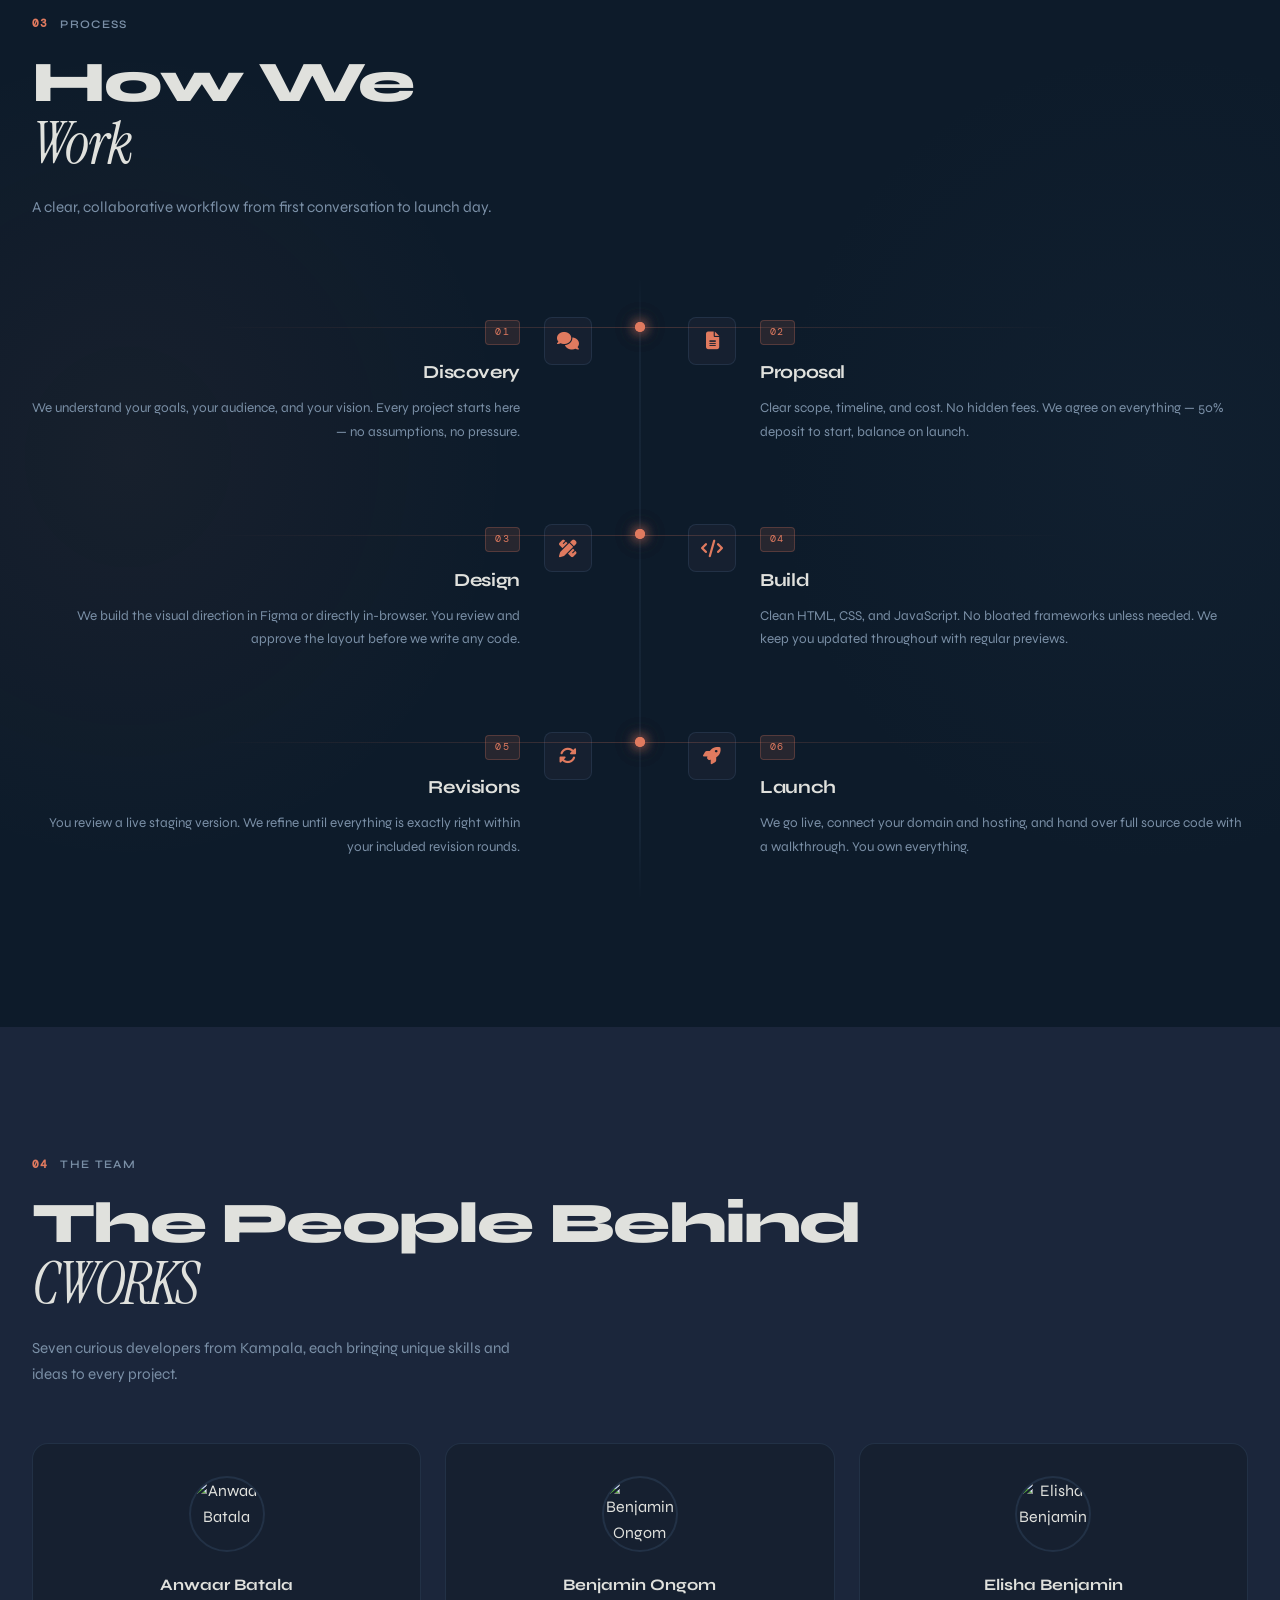
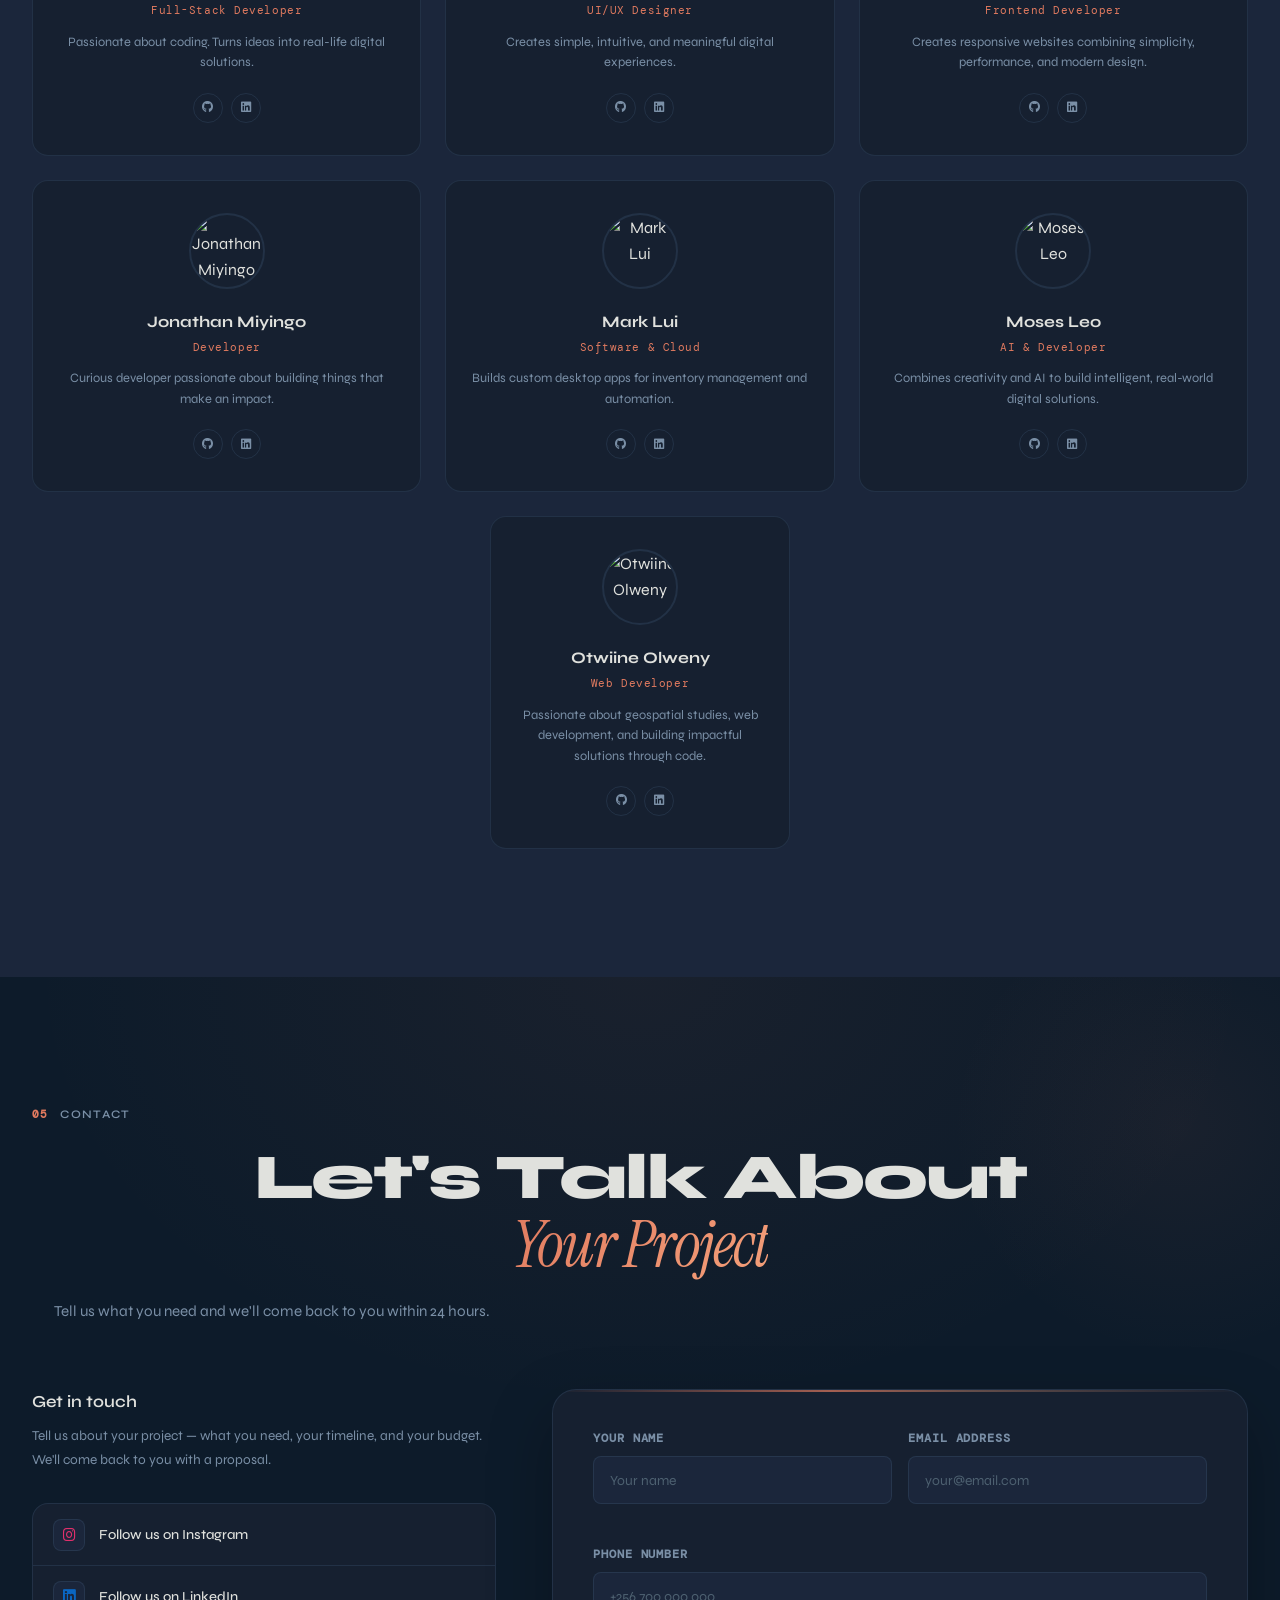
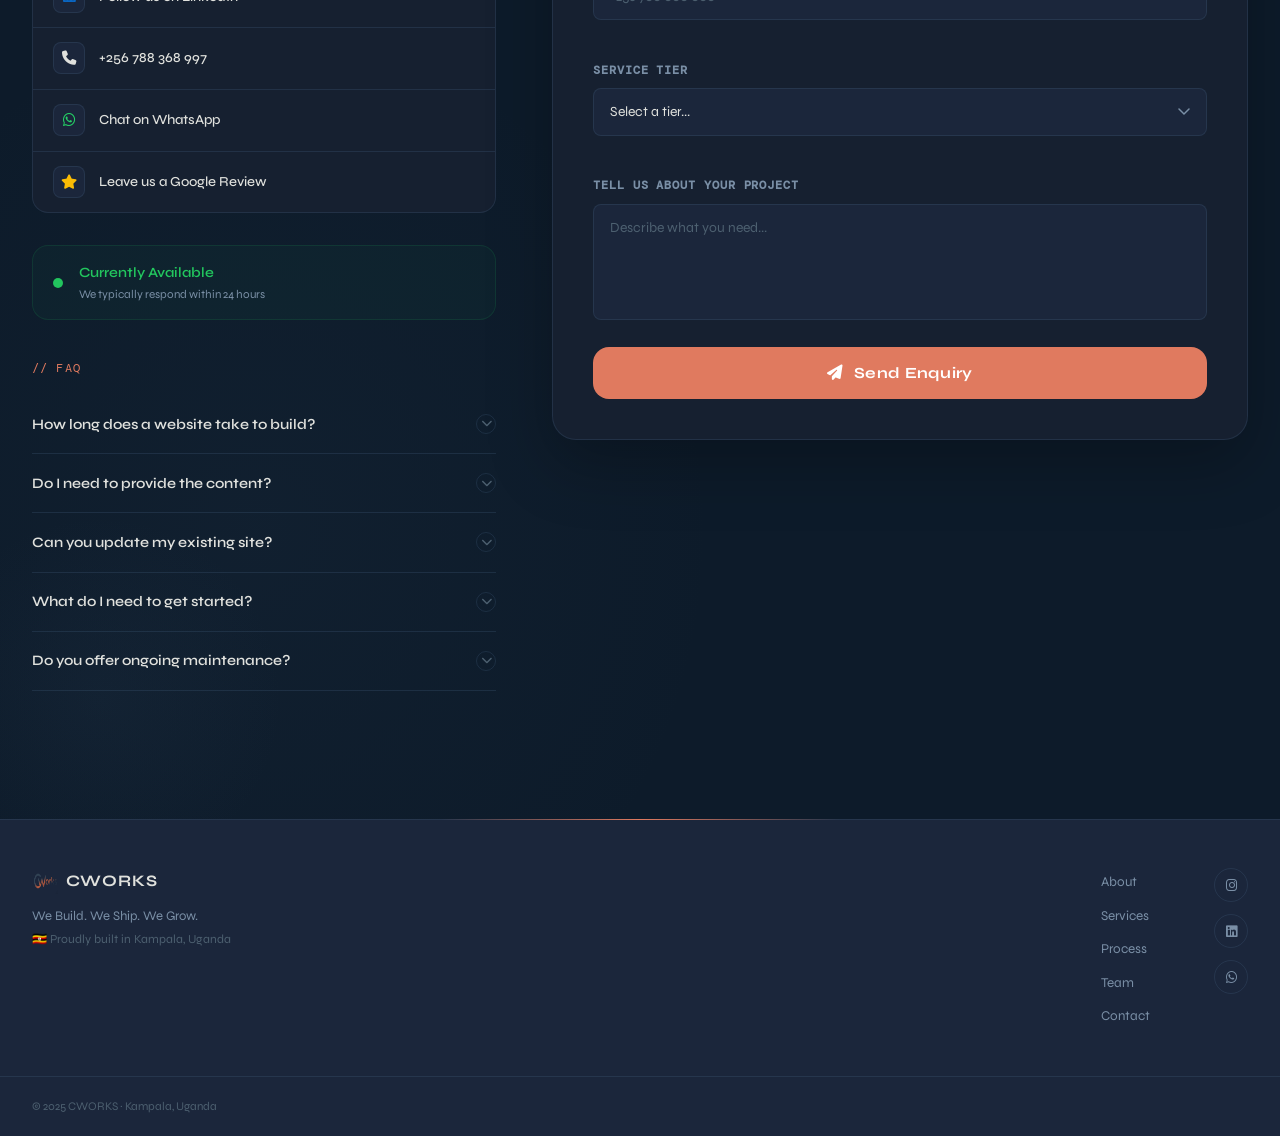
==== commit df6bbeab: "Add files via upload" ====
--- a/index.html
+++ b/index.html
@@ -20,8 +20,8 @@
   <nav class="navbar" id="navbar" role="navigation" aria-label="Main navigation">
     <div class="nav-inner">
       <a href="#hero" class="nav-logo" aria-label="CWORKS home">
-        <img src="cworks-logo-transparent.png" alt="CWORKS" class="nav-logo-img" width="34" height="34"/>
-        <span class="nav-logo-text">CWORKS</span>
+        <img src="cworks-logo-transparent.png" alt="CWORKS" class="nav-logo-img" width="1920" height="340"/>
+        
       </a>
       <ul class="nav-links" role="list">
         <li><a href="#about"    class="nav-link">About</a></li>
@@ -81,7 +81,7 @@
       <div class="hero-metrics" data-reveal data-reveal-delay="5">
         <div class="metric"><span class="mn">7</span><span class="ml">Team Members</span></div>
         <div class="msep"></div>
-        <div class="metric"><span class="mn">5+</span><span class="ml">Services</span></div>
+        <div class="metric"><span class="mn">5</span><span class="ml">Services</span></div>
         <div class="msep"></div>
         <div class="metric"><span class="mn">∞</span><span class="ml">Ambition</span></div>
       </div>
@@ -141,10 +141,10 @@
           </div>
 
           <div class="stats-grid" data-reveal data-reveal-delay="2">
-            <div class="stat-card"><span class="sn" data-count="7">0</span><span class="sl">Team Members</span></div>
-            <div class="stat-card"><span class="sn" data-count="5">0</span><span class="sl">Core Services</span></div>
+            <div class="stat-card"><span class="sn" data-count="7">7</span><span class="sl">Team Members</span></div>
+            <div class="stat-card"><span class="sn" data-count="5">5</span><span class="sl">Core Services</span></div>
             <div class="stat-card"><span class="sn">∞</span><span class="sl">Curiosity</span></div>
-            <div class="stat-card"><span class="sn" data-count="100">0</span><span class="sl">% Commitment</span></div>
+            <div class="stat-card"><span class="sn" data-count="100">100</span><span class="sl">% Commitment</span></div>
           </div>
 
           <div class="tech-stack" data-reveal data-reveal-delay="3">
@@ -412,12 +412,12 @@
           <p class="contact-left-sub">Tell us about your project — what you need, your timeline, and your budget. We'll come back to you with a proposal.</p>
 
           <div class="clinks-list">
-            <a href="https://www.instagram.com/thecodehub26/" class="clink" target="_blank" rel="noopener noreferrer">
+            <a href="https://www.instagram.com/cworks26/" class="clink" target="_blank" rel="noopener noreferrer">
               <span class="clink-ic" style="color:#E1306C"><i class="fa-brands fa-instagram"></i></span>
               <span class="clink-txt">Follow us on Instagram</span>
               <i class="fa-solid fa-arrow-up-right clink-arr"></i>
             </a>
-            <a href="https://www.linkedin.com/company/codehub26/" class="clink" target="_blank" rel="noopener noreferrer">
+            <a href="https://www.linkedin.com/company/cworks26" class="clink" target="_blank" rel="noopener noreferrer">
               <span class="clink-ic" style="color:#0A66C2"><i class="fa-brands fa-linkedin"></i></span>
               <span class="clink-txt">Follow us on LinkedIn</span>
               <i class="fa-solid fa-arrow-up-right clink-arr"></i>
@@ -506,9 +506,7 @@
               <label for="contact-tier">Service Tier</label>
               <select id="contact-tier" name="tier">
                 <option value="" disabled selected>Select a tier...</option>
-                <option value="Starter Site — UGX 350,000">Starter Site — UGX 350,000</option>
-                <option value="Standard Site — UGX 700,000">Standard Site — UGX 700,000</option>
-                <option value="Premium Site — UGX 1,500,000">Premium Site — UGX 1,500,000</option>
+                <option value="Website Development">Web Development</option>
                 <option value="UI/UX Design">UI/UX Design</option>
                 <option value="Graphic Design">Graphic Design</option>
                 <option value="System Building">System Building</option>
@@ -554,14 +552,13 @@
         </ul>
       </nav>
       <div class="footer-socials">
-        <a href="https://www.instagram.com/thecodehub26/" target="_blank" rel="noopener noreferrer" aria-label="Instagram"><i class="fa-brands fa-instagram"></i></a>
-        <a href="https://www.linkedin.com/company/codehub26/" target="_blank" rel="noopener noreferrer" aria-label="LinkedIn"><i class="fa-brands fa-linkedin"></i></a>
+        <a href="https://www.instagram.com/cworks26/" target="_blank" rel="noopener noreferrer" aria-label="Instagram"><i class="fa-brands fa-instagram"></i></a>
+        <a href="https://www.linkedin.com/company/cworks26" target="_blank" rel="noopener noreferrer" aria-label="LinkedIn"><i class="fa-brands fa-linkedin"></i></a>
         <a href="https://wa.me/256788368997" target="_blank" rel="noopener noreferrer" aria-label="WhatsApp"><i class="fa-brands fa-whatsapp"></i></a>
       </div>
     </div>
     <div class="footer-bottom">
       <p>© 2025 CWORKS · Kampala, Uganda</p>
-      <p>Built with HTML · CSS · JavaScript</p>
     </div>
   </footer>
 
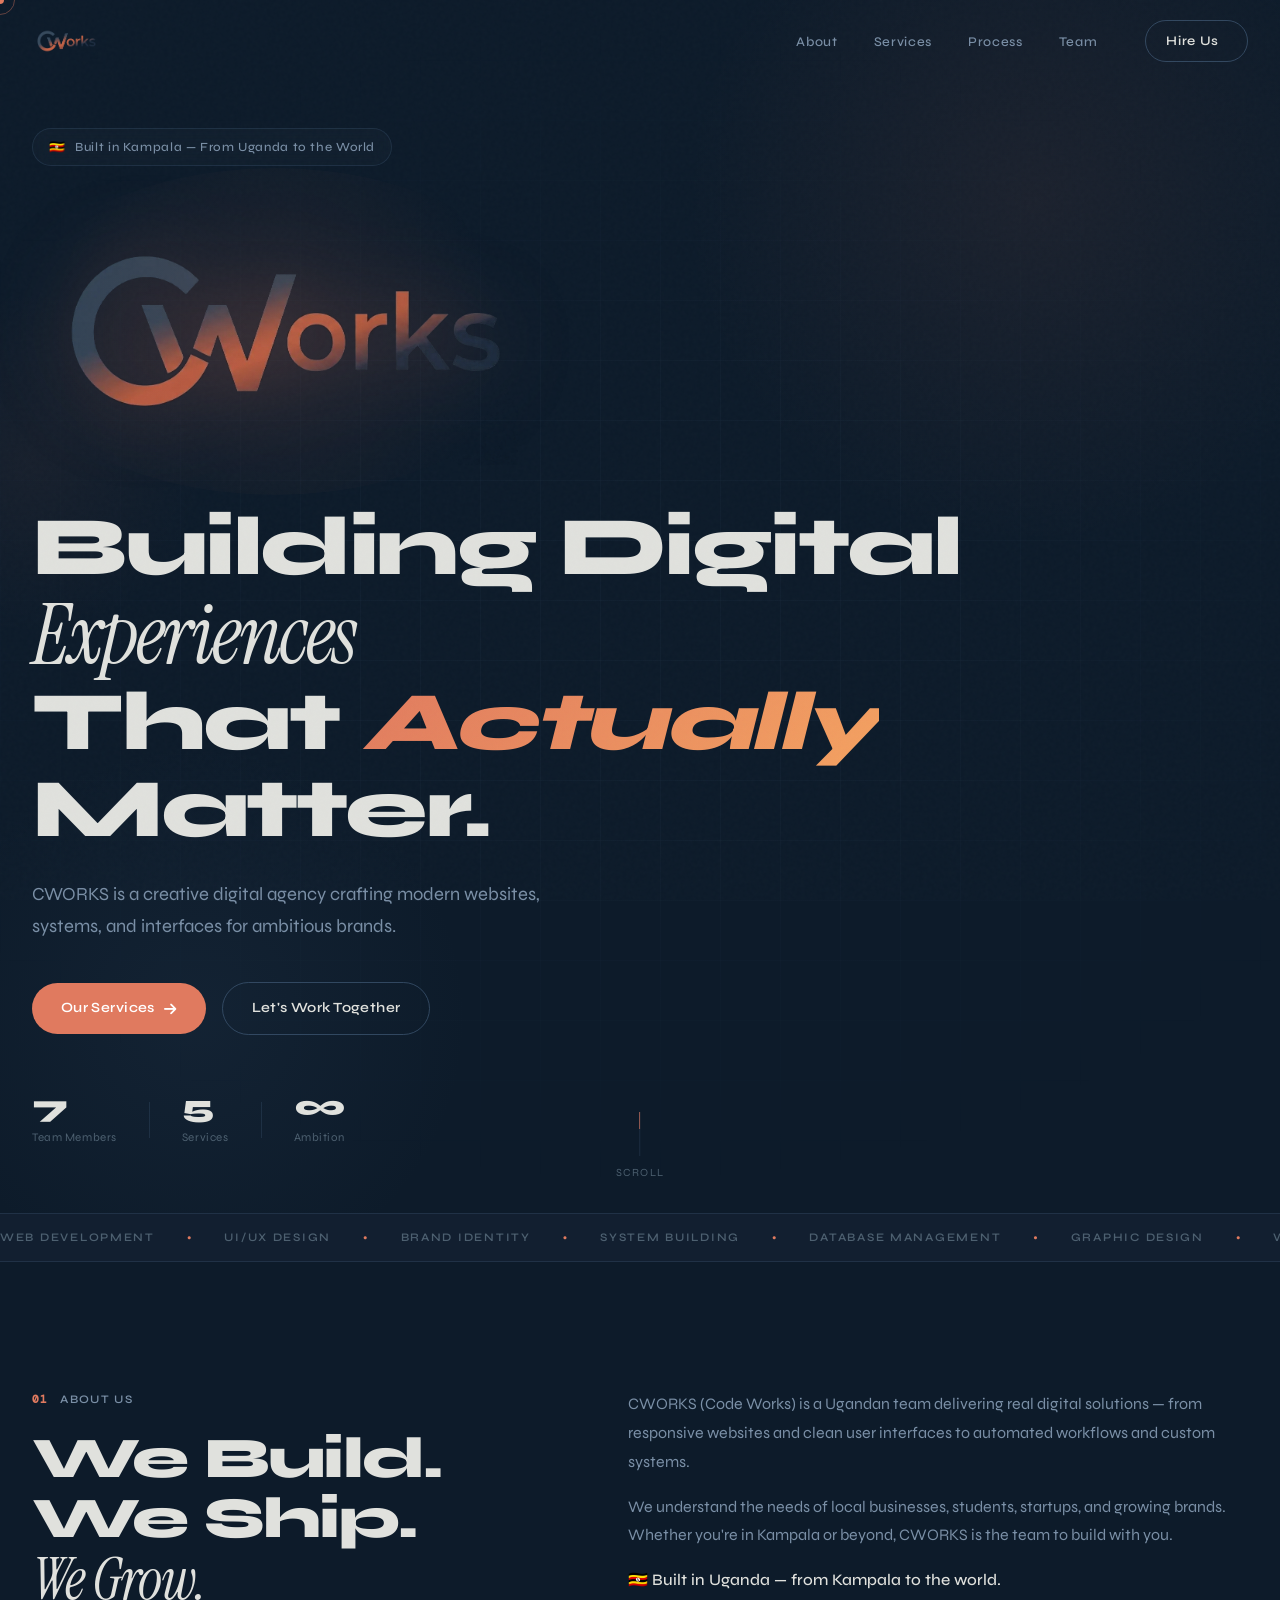
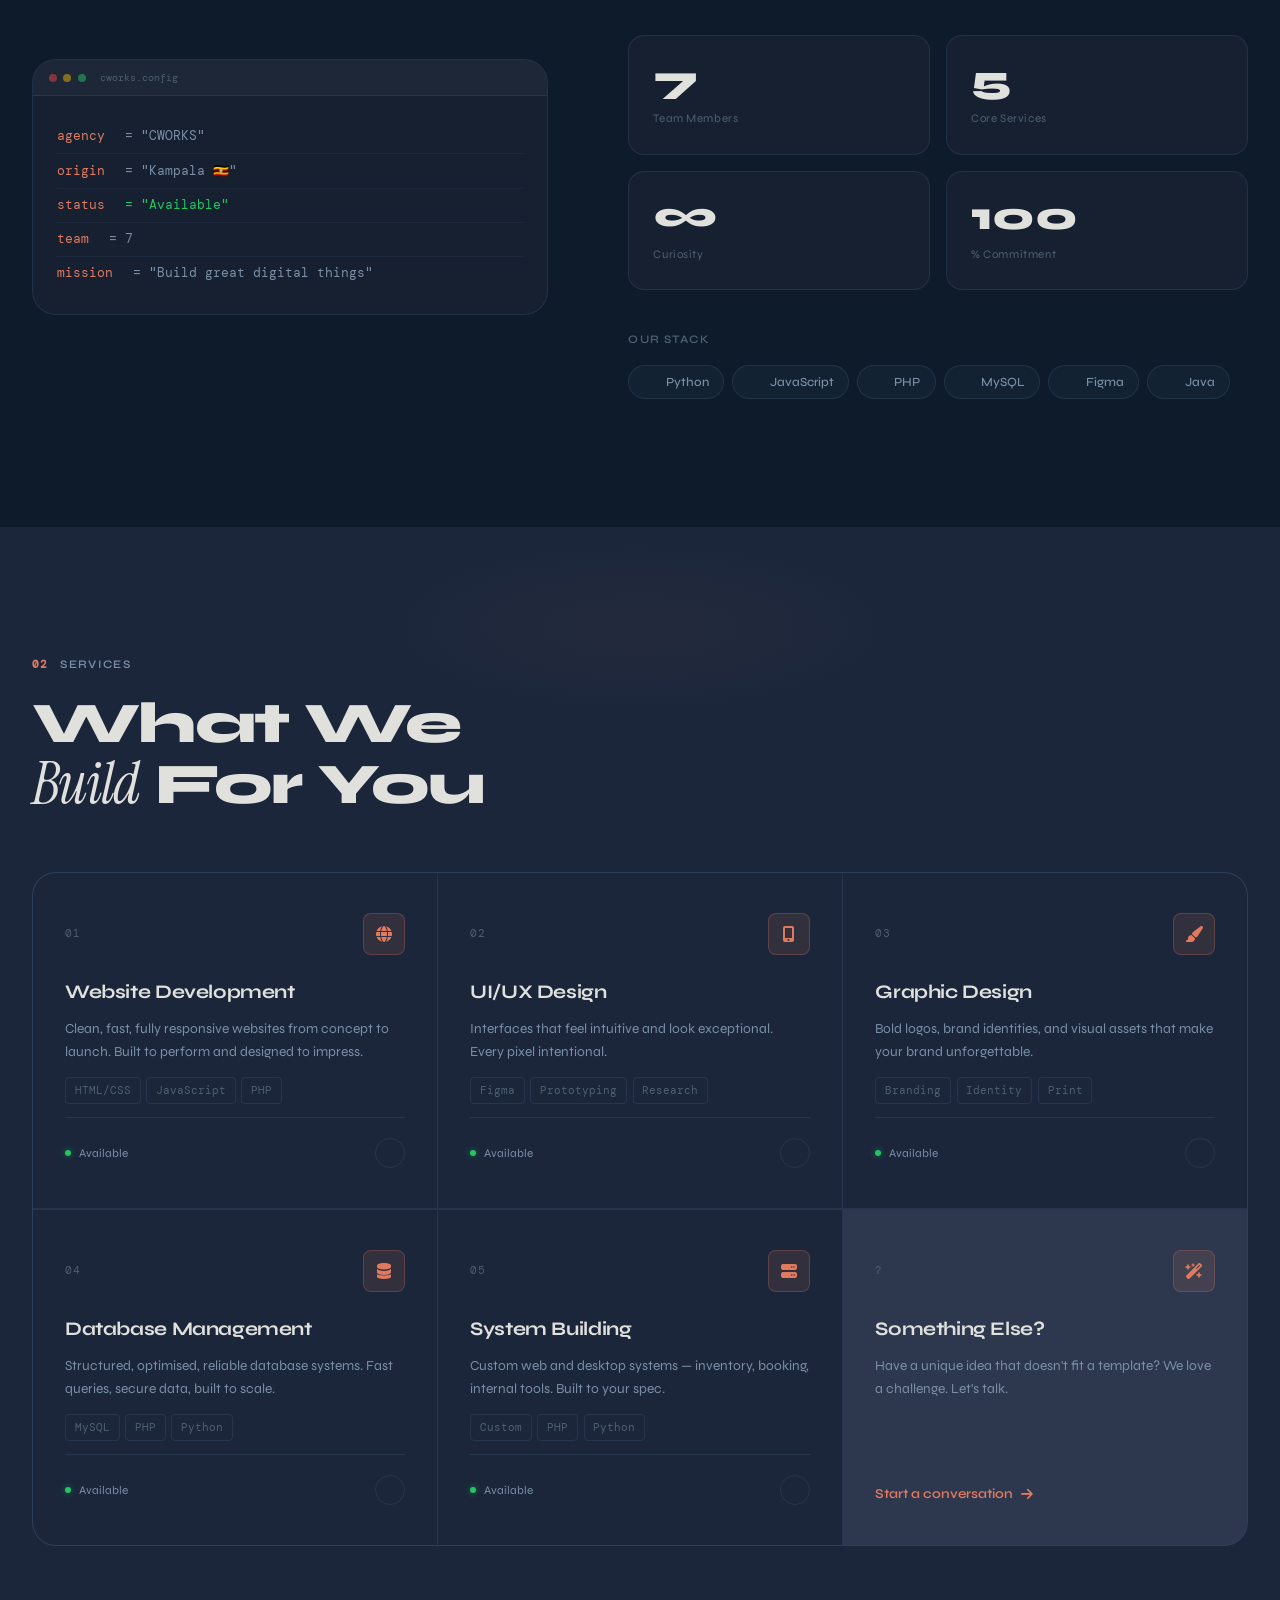
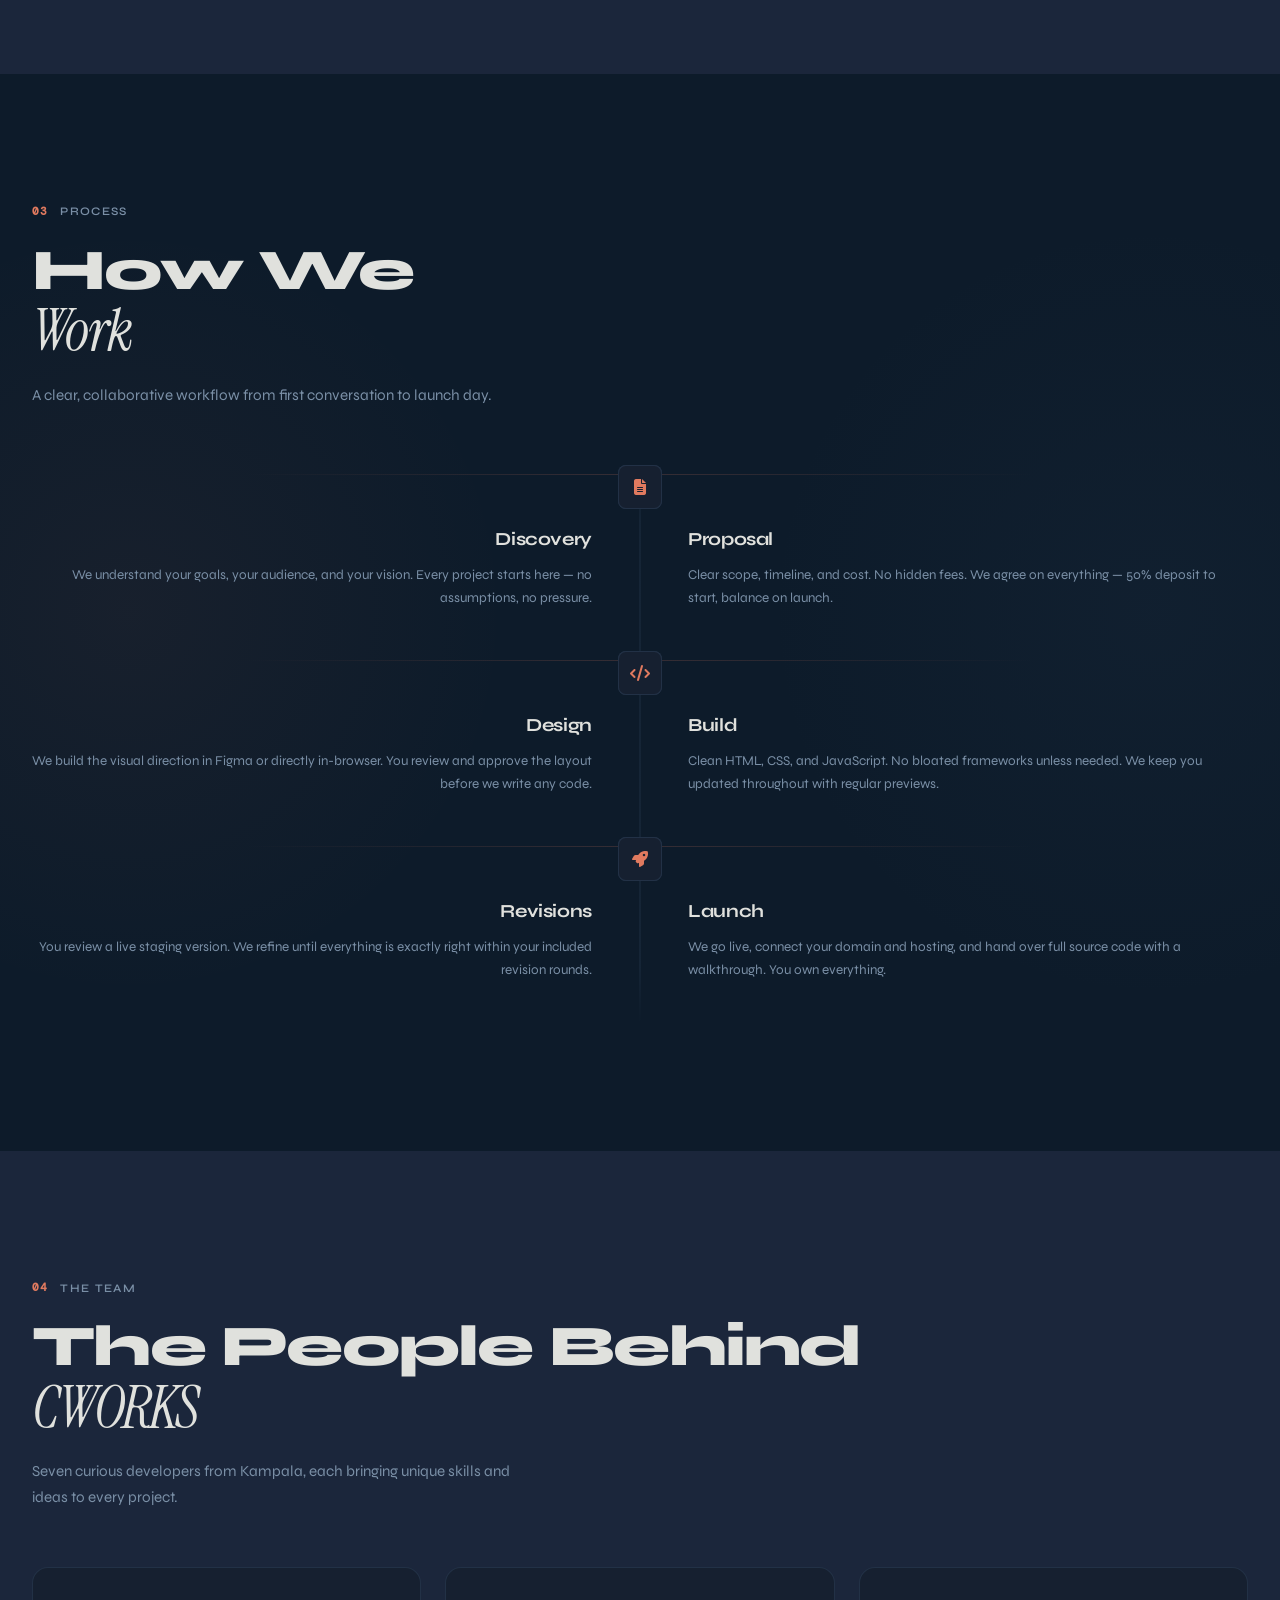
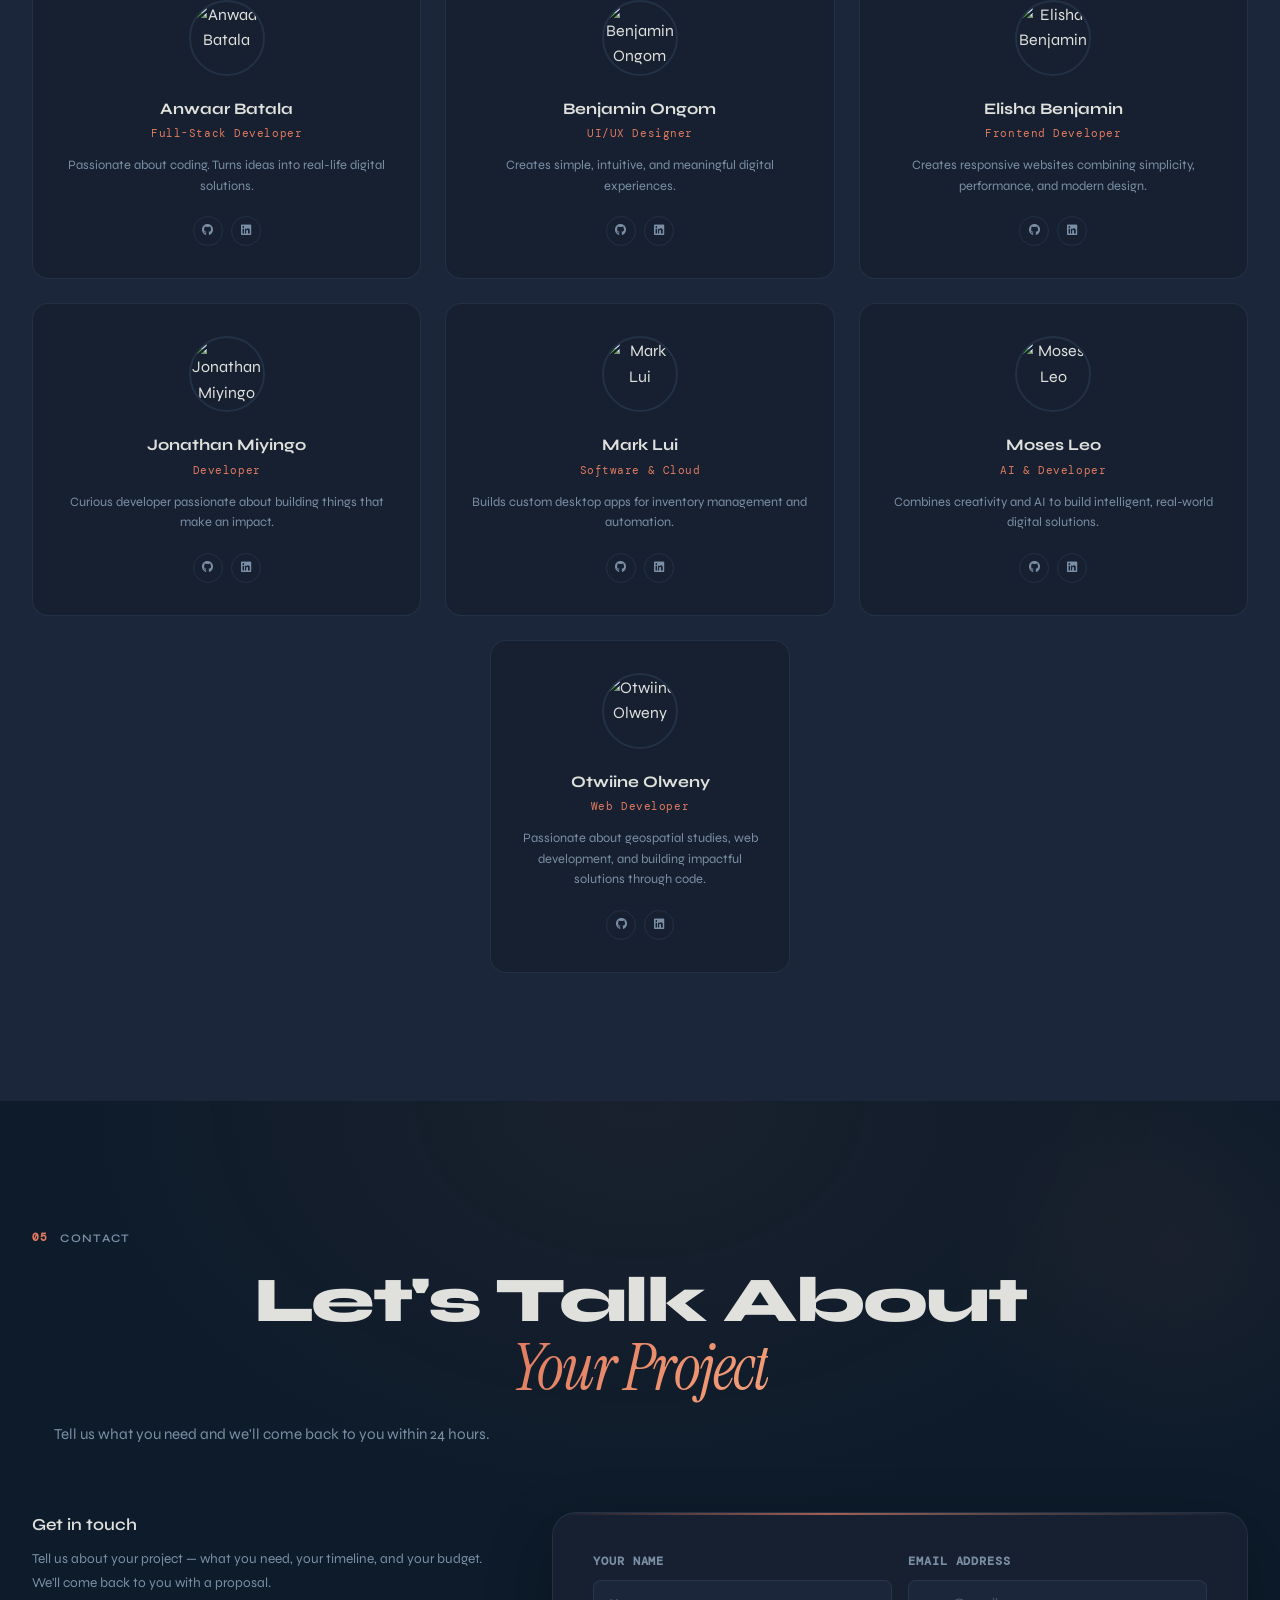
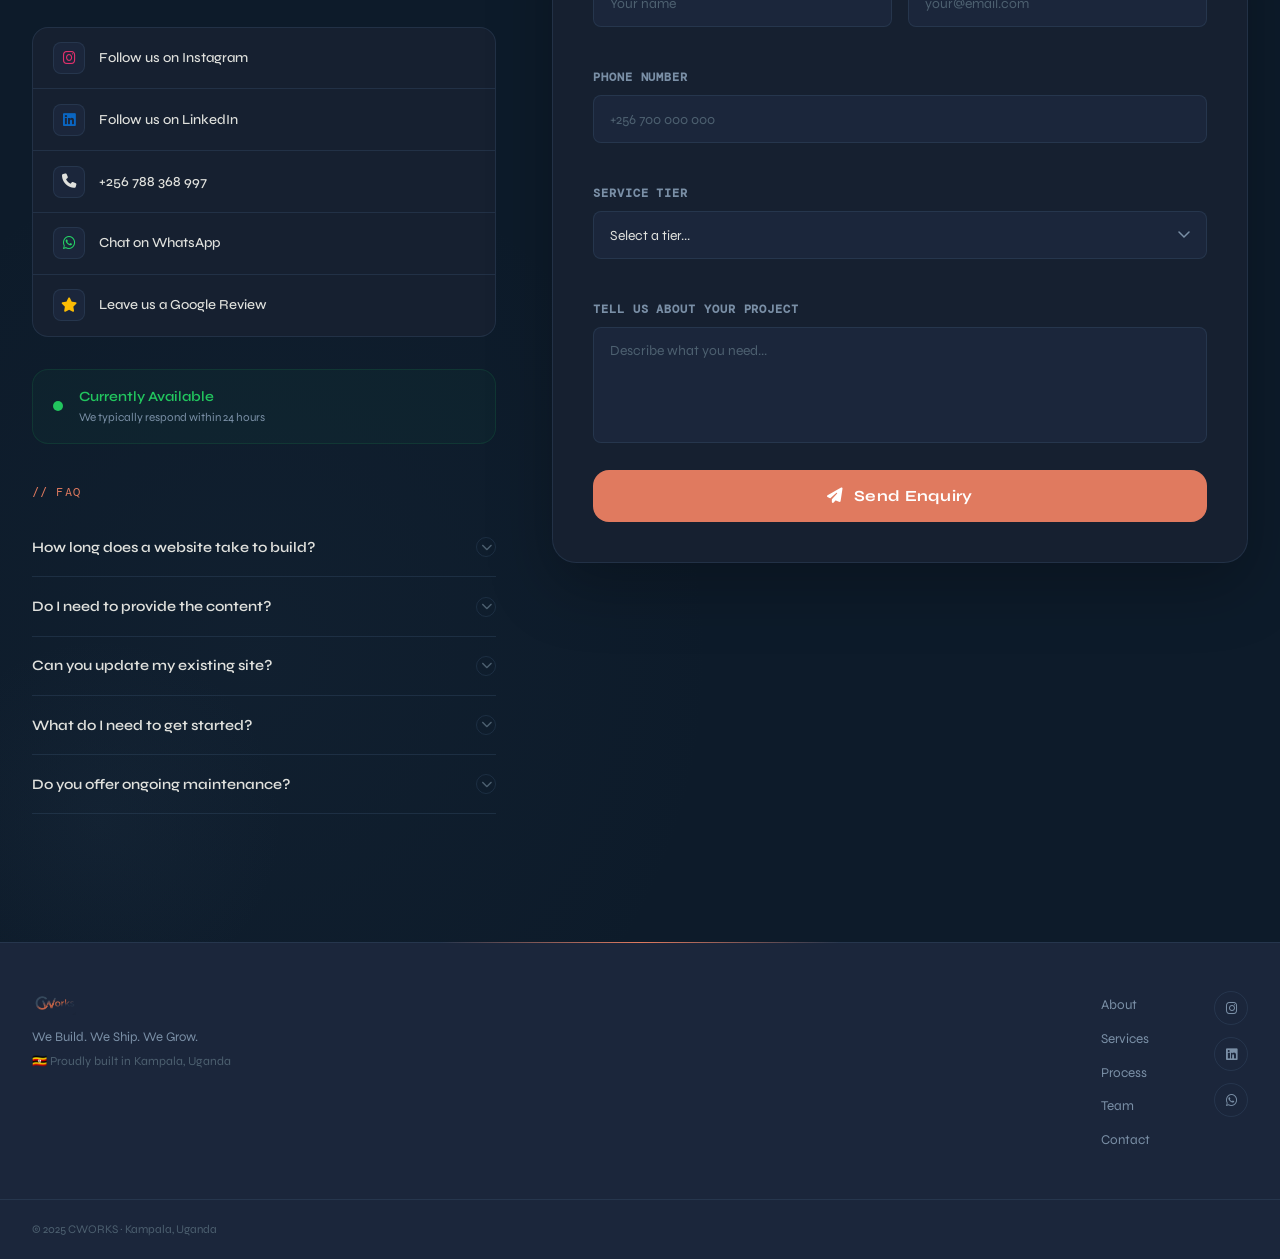
==== commit 1b36420c: "Add files via upload" ====
--- a/index.html
+++ b/index.html
@@ -20,8 +20,7 @@
   <nav class="navbar" id="navbar" role="navigation" aria-label="Main navigation">
     <div class="nav-inner">
       <a href="#hero" class="nav-logo" aria-label="CWORKS home">
-        <img src="cworks-logo-transparent.png" alt="CWORKS" class="nav-logo-img" width="1920" height="340"/>
-        
+        <img src="cworks-logo-transparent.png" alt="CWORKS" class="nav-logo-img"/>
       </a>
       <ul class="nav-links" role="list">
         <li><a href="#about"    class="nav-link">About</a></li>
@@ -52,9 +51,11 @@
     <div class="hero-mouse-glow" id="heroGlow" aria-hidden="true"></div>
 
     <div class="hero-content">
-      <div class="hero-eyebrow" data-reveal>
-        <span>🇺🇬</span>
-        <span>Built in Kampala — From Uganda to the World</span>
+      <div style="display:flex;justify-content:flex-start;margin-bottom:0;">
+        <div class="hero-eyebrow" data-reveal style="margin-bottom:2rem;">
+          <span>🇺🇬</span>
+          <span>Built in Kampala — From Uganda to the World</span>
+        </div>
       </div>
 
       <div class="hero-logo-wrap" data-reveal data-reveal-delay="1">
@@ -255,54 +256,54 @@
       <div class="process-grid">
 
         <div class="ps" data-reveal>
+          <div class="ps-top"><div class="ps-num">01</div></div>
           <div class="ps-icon-wrap"><i class="fa-solid fa-comments"></i></div>
           <div class="ps-body">
-            <div class="ps-num">01</div>
             <h3>Discovery</h3>
             <p>We understand your goals, your audience, and your vision. Every project starts here — no assumptions, no pressure.</p>
           </div>
         </div>
 
         <div class="ps" data-reveal data-reveal-delay="1">
+          <div class="ps-top"><div class="ps-num">02</div></div>
           <div class="ps-icon-wrap"><i class="fa-solid fa-file-lines"></i></div>
           <div class="ps-body">
-            <div class="ps-num">02</div>
             <h3>Proposal</h3>
             <p>Clear scope, timeline, and cost. No hidden fees. We agree on everything — 50% deposit to start, balance on launch.</p>
           </div>
         </div>
 
         <div class="ps" data-reveal data-reveal-delay="2">
+          <div class="ps-top"><div class="ps-num">03</div></div>
           <div class="ps-icon-wrap"><i class="fa-solid fa-pen-ruler"></i></div>
           <div class="ps-body">
-            <div class="ps-num">03</div>
             <h3>Design</h3>
             <p>We build the visual direction in Figma or directly in-browser. You review and approve the layout before we write any code.</p>
           </div>
         </div>
 
         <div class="ps" data-reveal data-reveal-delay="3">
+          <div class="ps-top"><div class="ps-num">04</div></div>
           <div class="ps-icon-wrap"><i class="fa-solid fa-code"></i></div>
           <div class="ps-body">
-            <div class="ps-num">04</div>
             <h3>Build</h3>
             <p>Clean HTML, CSS, and JavaScript. No bloated frameworks unless needed. We keep you updated throughout with regular previews.</p>
           </div>
         </div>
 
         <div class="ps" data-reveal data-reveal-delay="4">
+          <div class="ps-top"><div class="ps-num">05</div></div>
           <div class="ps-icon-wrap"><i class="fa-solid fa-rotate"></i></div>
           <div class="ps-body">
-            <div class="ps-num">05</div>
             <h3>Revisions</h3>
             <p>You review a live staging version. We refine until everything is exactly right within your included revision rounds.</p>
           </div>
         </div>
 
         <div class="ps" data-reveal data-reveal-delay="5">
+          <div class="ps-top"><div class="ps-num">06</div></div>
           <div class="ps-icon-wrap"><i class="fa-solid fa-rocket"></i></div>
           <div class="ps-body">
-            <div class="ps-num">06</div>
             <h3>Launch</h3>
             <p>We go live, connect your domain and hosting, and hand over full source code with a walkthrough. You own everything.</p>
           </div>
@@ -538,7 +539,7 @@
     <div class="footer-glow-line" aria-hidden="true"></div>
     <div class="container footer-inner">
       <div class="footer-brand">
-        <div class="fl-row"><img src="cworks-logo-transparent.png" alt="CWORKS" width="26" height="26"/><span>CWORKS</span></div>
+        <div class="fl-row"><img src="cworks-logo-transparent.png" alt="CWORKS" class="footer-logo-img"/></div>
         <p>We Build. We Ship. We Grow.</p>
         <p class="footer-origin">🇺🇬 Proudly built in Kampala, Uganda</p>
       </div>
--- a/styles.css
+++ b/styles.css
@@ -96,8 +96,8 @@
   display: flex; align-items: center; gap: 2rem;
   padding: 1.25rem 2rem;
 }
-.nav-logo { display: flex; align-items: center; gap: .6rem; }
-.nav-logo-img { width: 32px; height: 32px; }
+.nav-logo { display: flex; align-items: center; }
+.nav-logo-img { height: 36px; width: auto; max-width: 160px; object-fit: contain; filter: brightness(1.1); }
 .nav-logo-text { font-size: 1.05rem; font-weight: 700; letter-spacing: .08em; color: var(--text); }
 .nav-links { display: flex; align-items: center; gap: .25rem; margin-left: auto; }
 .nav-link {
@@ -178,7 +178,7 @@
   display: inline-flex; align-items: center; gap: .6rem;
   padding: .5rem 1rem; border: 1px solid var(--border); border-radius: 100px;
   font-size: .78rem; font-weight: 500; color: var(--text-muted); letter-spacing: .05em;
-  margin-bottom: 2rem; background: rgba(255,255,255,.02); backdrop-filter: blur(8px);
+  background: rgba(255,255,255,.02); backdrop-filter: blur(8px);
   opacity: 0; animation: revUp .8s var(--ease) .2s forwards;
 }
 
@@ -189,16 +189,16 @@
   opacity: 0; animation: revUp .9s var(--ease) .4s forwards;
 }
 .hero-logo-img {
-  width: clamp(120px, 18vw, 200px); height: auto;
-  filter: drop-shadow(0 0 30px rgba(224,122,95,.2));
+  width: clamp(260px, 38vw, 520px); height: auto;
+  filter: drop-shadow(0 0 40px rgba(224,122,95,.25));
   transition: filter .4s;
 }
 .hero-logo-wrap:hover .hero-logo-img {
-  filter: drop-shadow(0 0 50px rgba(224,122,95,.4));
+  filter: drop-shadow(0 0 60px rgba(224,122,95,.5));
 }
 .hero-logo-glow {
-  position: absolute; inset: -20px; border-radius: 50%;
-  background: radial-gradient(circle, rgba(224,122,95,.12) 0%, transparent 70%);
+  position: absolute; inset: -30px; border-radius: 50%;
+  background: radial-gradient(circle, rgba(224,122,95,.1) 0%, transparent 70%);
   pointer-events: none;
   animation: logoPulse 3s ease-in-out infinite;
 }
@@ -564,7 +564,9 @@
   padding-bottom: 3rem; border-bottom: 1px solid var(--border);
 }
 .footer-brand { flex: 1; }
-.fl-row { display: flex; align-items: center; gap: .5rem; margin-bottom: .75rem; font-size: 1rem; font-weight: 700; letter-spacing: .08em; }
+.fl-row { display: flex; align-items: center; margin-bottom: .75rem; }
+.fl-row .footer-logo-img { height: 24px; width: auto; max-width: 110px; object-fit: contain; filter: brightness(1.1); }
+.footer-logo .footer-logo-img { height: 24px; width: auto; max-width: 110px; object-fit: contain; filter: brightness(1.1); }
 .footer-brand p { font-size: .82rem; color: var(--text-muted); margin-bottom: .2rem; }
 .footer-origin { color: var(--text-dim) !important; font-size: .76rem !important; }
 .footer nav ul { display: flex; flex-direction: column; gap: .5rem; }
@@ -784,13 +786,14 @@
   background: transparent;
   border: none;
   border-radius: 0;
-  padding: 2.5rem 3rem 2.5rem 0;
   position: relative;
   overflow: visible;
   transition: none;
   display: flex;
-  gap: 1.5rem;
-  align-items: flex-start;
+  flex-direction: column;
+  align-items: flex-end;
+  padding: 2rem 3rem 2.5rem 0;
+  gap: 0;
 }
 .ps:hover {
   background: transparent;
@@ -799,61 +802,65 @@
 }
 /* Even cards on right side */
 .ps:nth-child(even) {
-  padding: 2.5rem 0 2.5rem 3rem;
-  margin-left: 0;
+  padding: 2rem 0 2.5rem 3rem;
+  align-items: flex-start;
   grid-column: 2;
 }
 .ps:nth-child(odd) {
-  padding: 2.5rem 3rem 2.5rem 0;
+  padding: 2rem 3rem 2.5rem 0;
   grid-column: 1;
-  justify-content: flex-end;
+  align-items: flex-end;
   text-align: right;
 }
-/* Step connectors (dots on center line) */
-.ps::after {
-  content: '';
+
+/* ps-top: number sits ABOVE the center line */
+.ps-top {
+  display: none;
+}
+
+/* Icon sits ON the center line — positioned absolutely at the center */
+.ps-icon-wrap {
   position: absolute;
-  top: 2.8rem;
-  width: 10px; height: 10px;
-  border-radius: 50%;
-  background: var(--accent);
-  box-shadow: 0 0 12px rgba(224,122,95,.6), 0 0 24px rgba(224,122,95,.3);
-  z-index: 2;
-}
-.ps:nth-child(odd)::after  { right: -5px; }
-.ps:nth-child(even)::after { left: -5px; }
-/* Horizontal connector lines */
-.ps::before {
-  content: '';
-  position: absolute;
-  top: 3.14rem;
-  height: 1px;
-  background: linear-gradient(90deg, transparent, rgba(224,122,95,.3));
-  opacity: 1;
-}
-.ps:nth-child(odd)::before  { right: 0; left: 30%; background: linear-gradient(90deg, transparent, rgba(224,122,95,.25)); }
-.ps:nth-child(even)::before { left: 0; right: 30%; background: linear-gradient(270deg, transparent, rgba(224,122,95,.25)); }
-
-.ps-icon-wrap {
-  width: 48px; height: 48px; flex-shrink: 0;
+  top: 0;
+  width: 44px; height: 44px; flex-shrink: 0;
   border-radius: var(--r-sm);
   background: var(--bg-card);
   border: 1px solid var(--border);
   display: flex; align-items: center; justify-content: center;
   color: var(--accent);
-  font-size: 1.1rem;
+  font-size: 1rem;
   transition: border-color .3s, box-shadow .3s, background .3s;
-}
+  z-index: 3;
+}
+.ps:nth-child(odd)  .ps-icon-wrap { right: -22px; }
+.ps:nth-child(even) .ps-icon-wrap { left: -22px; }
+
 .ps:hover .ps-icon-wrap {
   border-color: var(--accent-glow);
-  box-shadow: 0 0 16px rgba(224,122,95,.2);
+  box-shadow: 0 0 16px rgba(224,122,95,.25);
   background: var(--accent-low);
 }
-.ps-body { flex: 1; }
+
+/* Dot on the center line (behind the icon) — removed, icon serves as the node */
+.ps::after { display: none; }
+
+/* Horizontal connector lines */
+.ps::before {
+  content: '';
+  position: absolute;
+  top: 0.6rem;
+  height: 1px;
+  opacity: 1;
+}
+.ps:nth-child(odd)::before  { right: 0; left: 35%; background: linear-gradient(90deg, transparent, rgba(224,122,95,.2)); }
+.ps:nth-child(even)::before { left: 0; right: 35%; background: linear-gradient(270deg, transparent, rgba(224,122,95,.2)); }
+
+.ps-body { width: 100%; margin-top: 1rem; }
 .ps:nth-child(odd) .ps-body { text-align: right; }
-.ps:nth-child(odd) .ps-icon-wrap { order: 2; }
-.ps:nth-child(odd) .ps-body { order: 1; }
-
+
+.process-grid {
+  counter-reset: process-step;
+}
 .ps-num {
   font-family: var(--font-mono);
   font-size: .65rem;
@@ -864,13 +871,13 @@
   background: var(--accent-low);
   border: 1px solid var(--accent-glow);
   border-radius: 4px;
-  margin-bottom: .85rem;
 }
 .ps h3 {
   font-size: 1.15rem;
   font-weight: 700;
   letter-spacing: -.02em;
   margin-bottom: .6rem;
+  margin-top: .75rem;
   color: var(--text);
 }
 .ps p {
@@ -1215,16 +1222,20 @@
   .process-grid { grid-template-columns: 1fr; }
   .process-grid::before { display: none; }
   .ps, .ps:nth-child(odd), .ps:nth-child(even) {
-    padding: 1.75rem 0;
+    padding: 1.5rem 0 1.75rem 3.5rem;
     border-bottom: 1px solid var(--border);
     grid-column: 1;
-    justify-content: flex-start;
+    align-items: flex-start;
     text-align: left;
   }
   .ps::after { display: none; }
   .ps::before { display: none; }
-  .ps:nth-child(odd) .ps-body { text-align: left; order: 0; }
-  .ps:nth-child(odd) .ps-icon-wrap { order: 0; }
+  .ps:nth-child(odd) .ps-body { text-align: left; }
+  .ps:nth-child(odd) .ps-icon-wrap { left: 0; right: auto; }
+  .ps:nth-child(even) .ps-icon-wrap { left: 0; }
+  .ps-icon-wrap { position: absolute; top: 1.5rem; left: 0; }
+  .ps-top { display: none; }
+  .ps-body { margin-top: 1rem; }
   .ps:last-child { border-bottom: none; }
 
   .contact-layout { grid-template-columns: 1fr; }
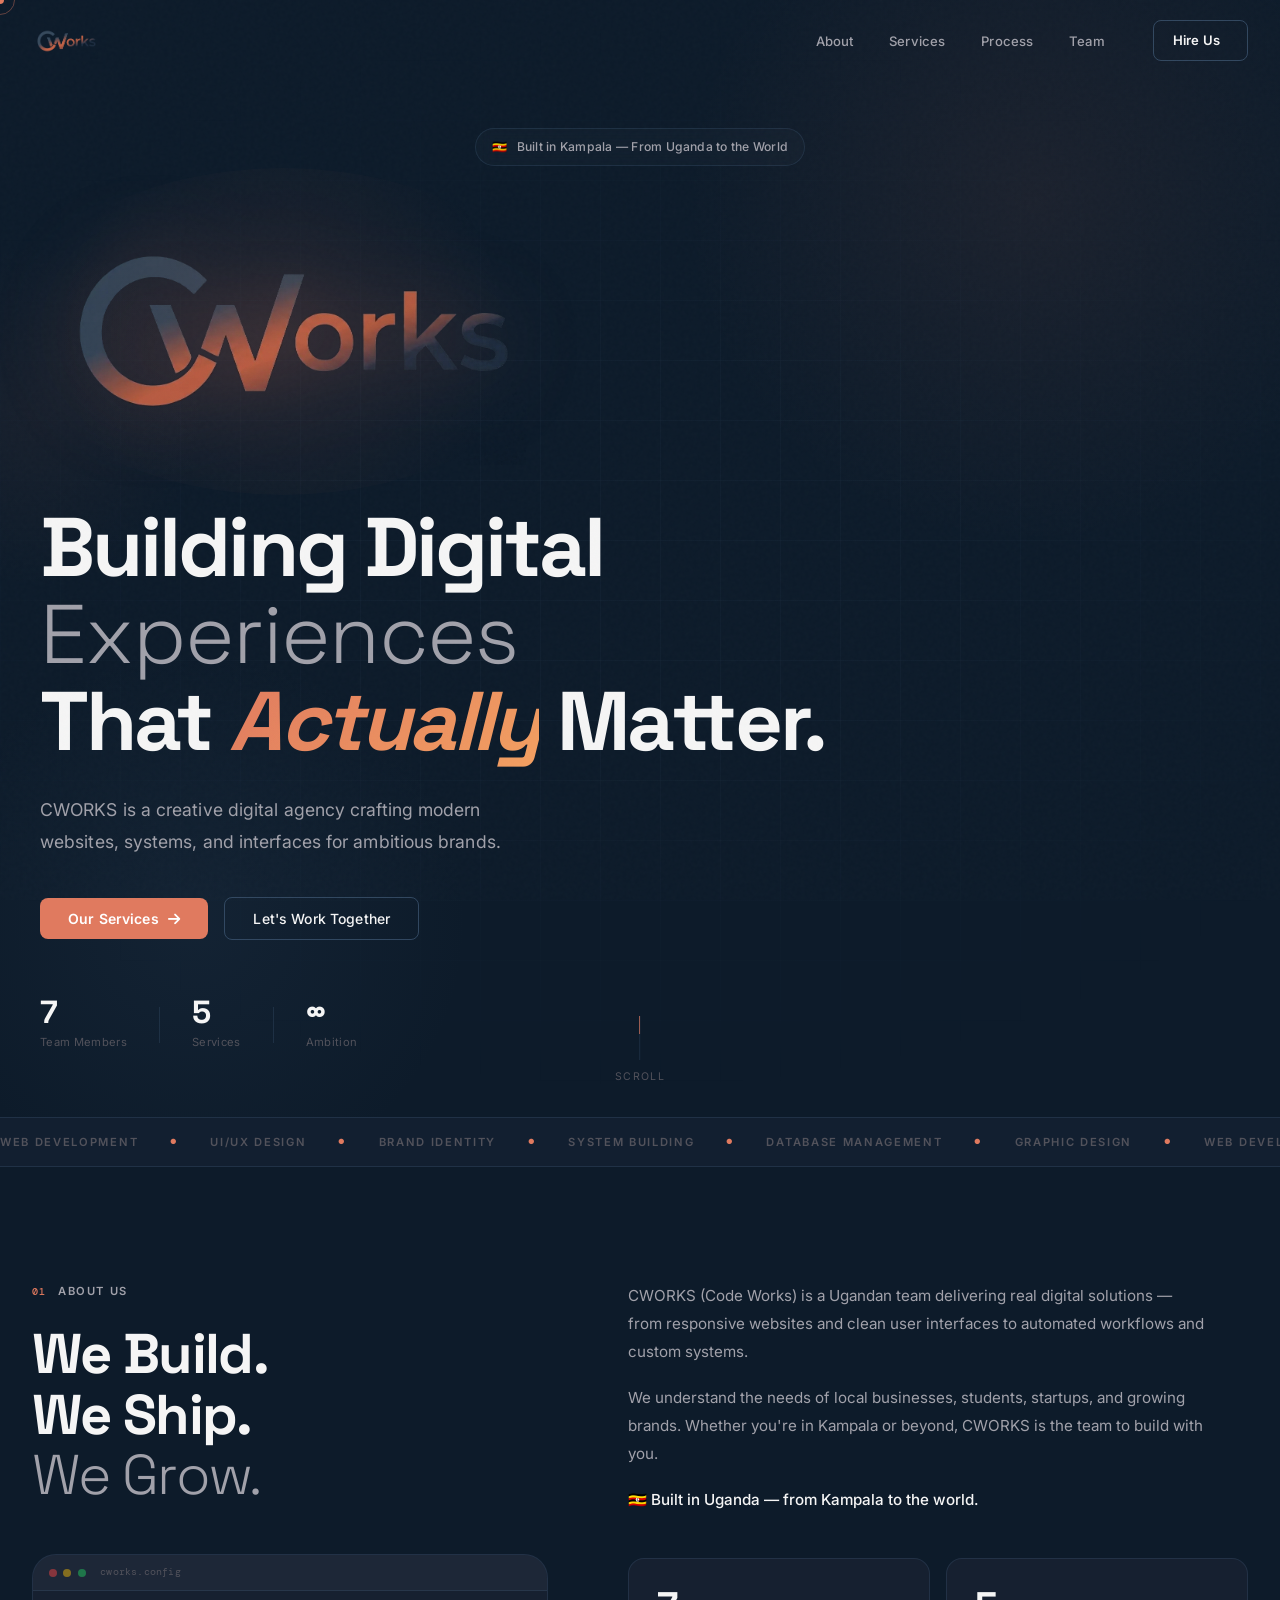
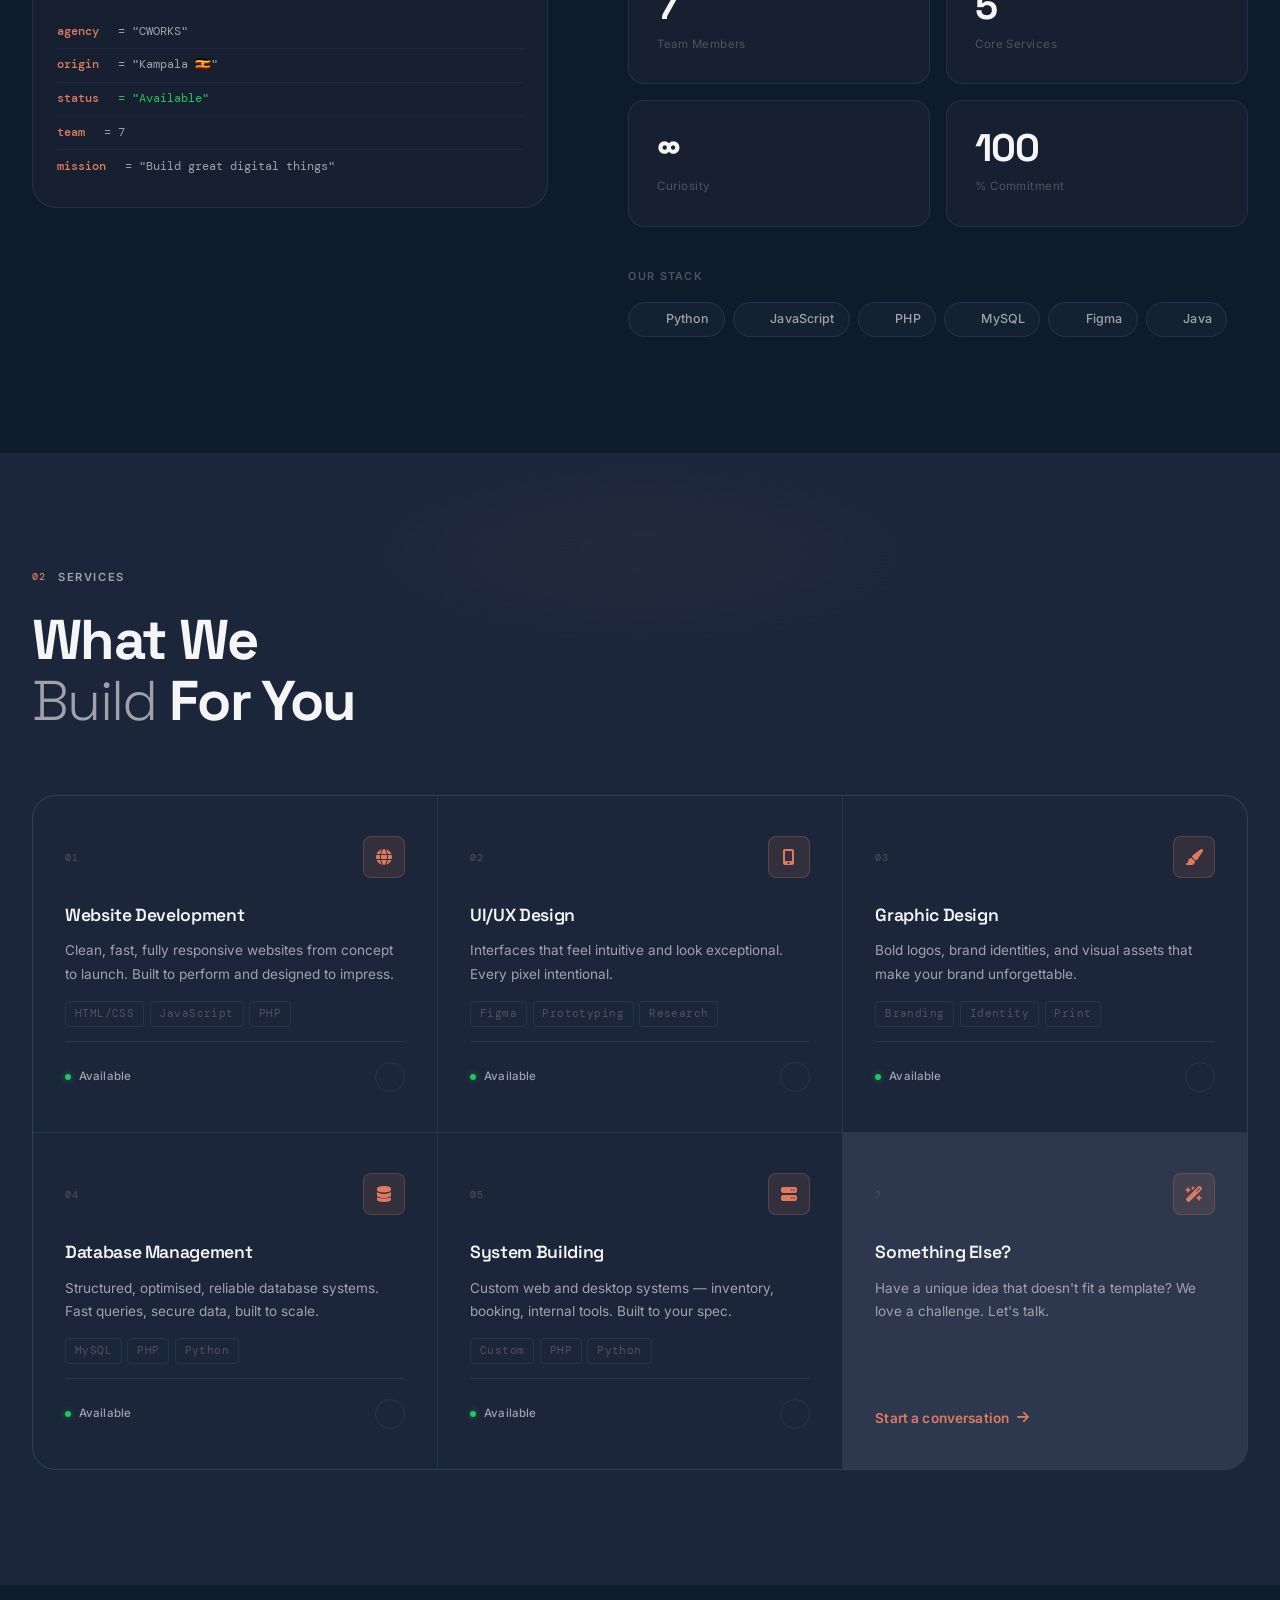
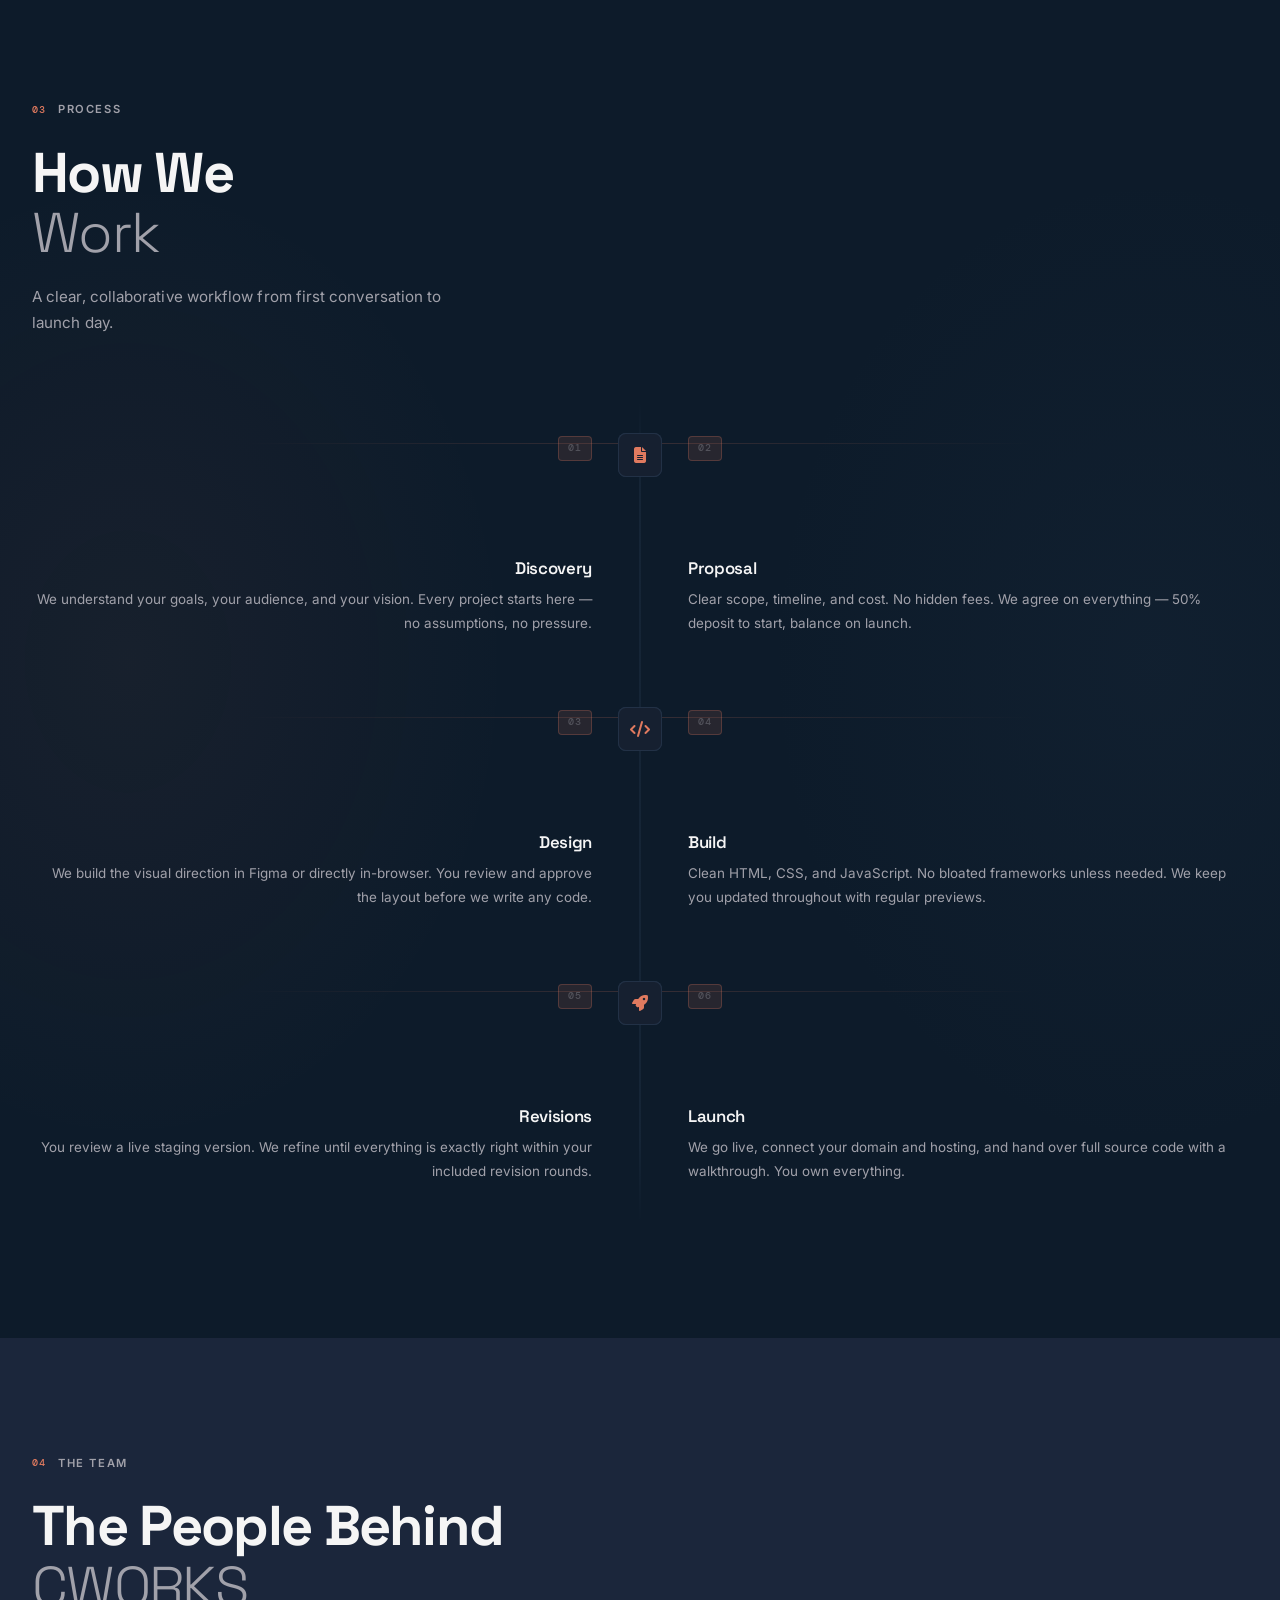
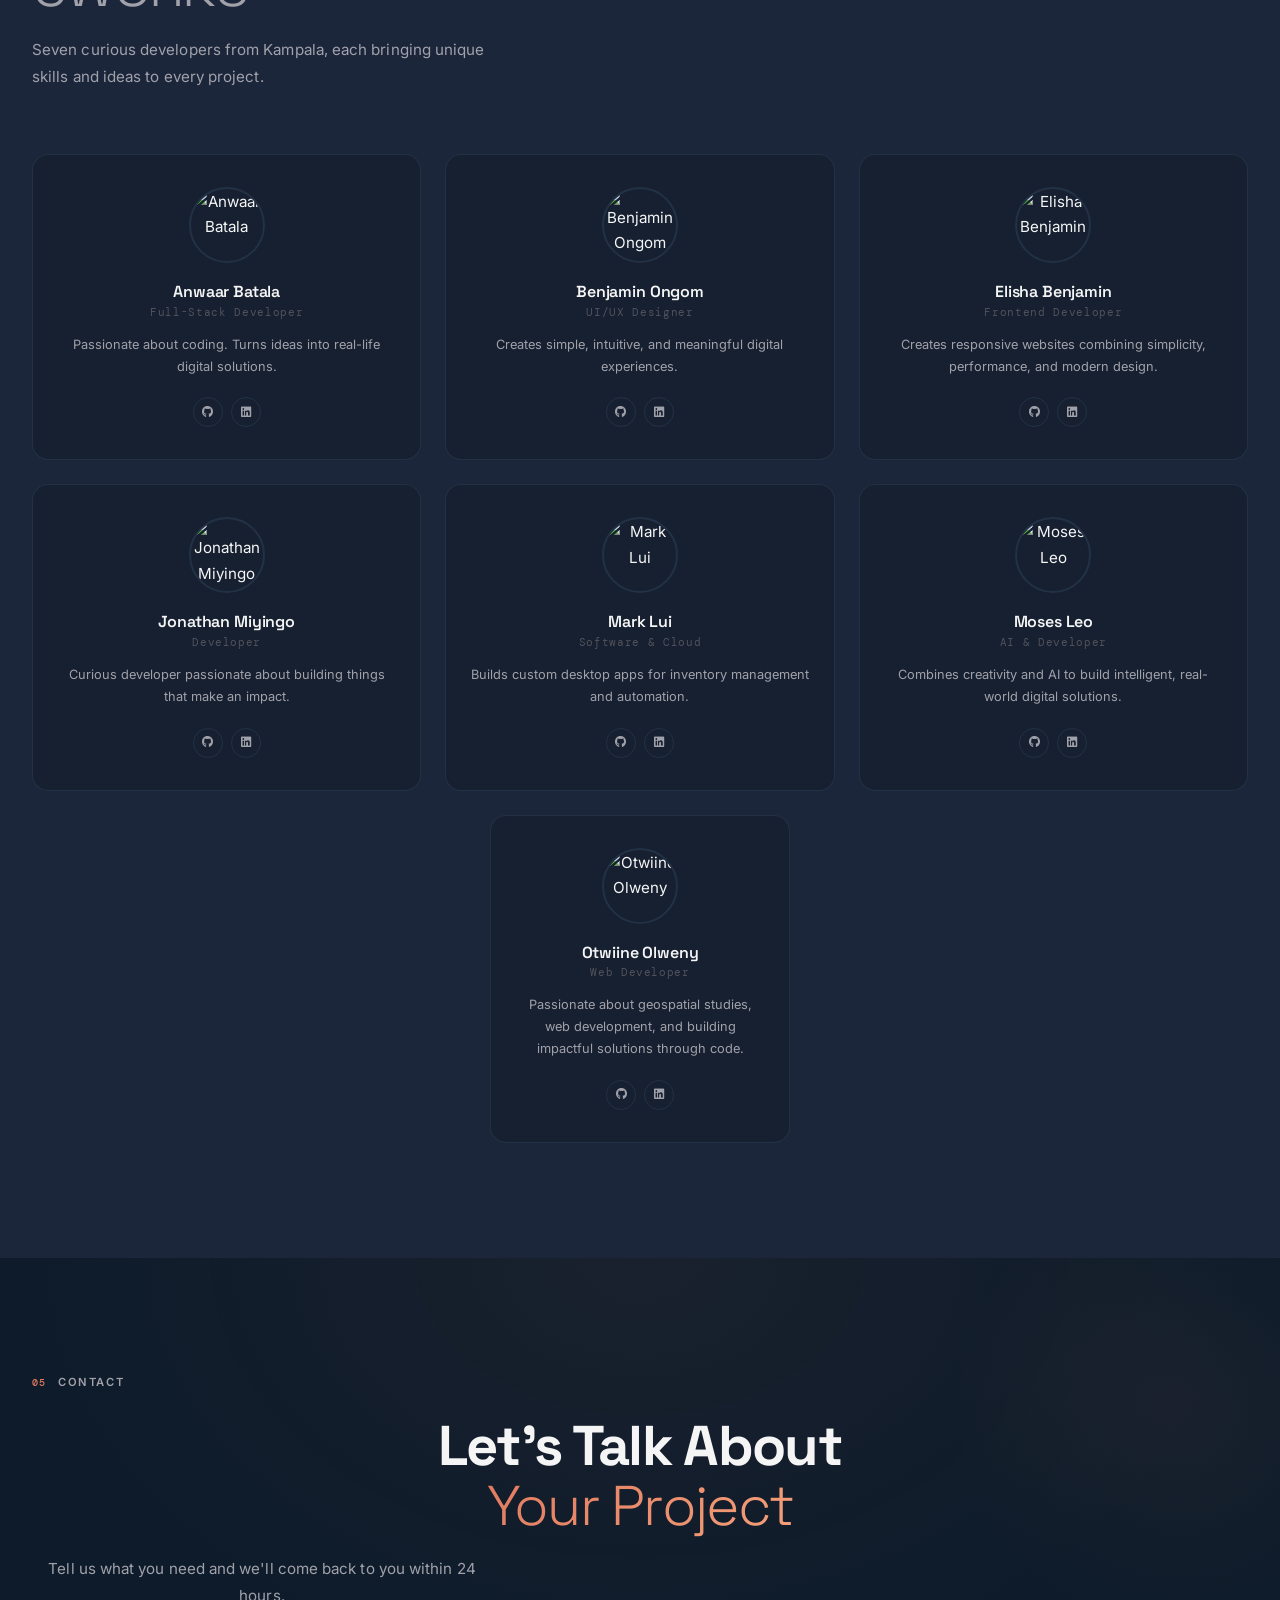
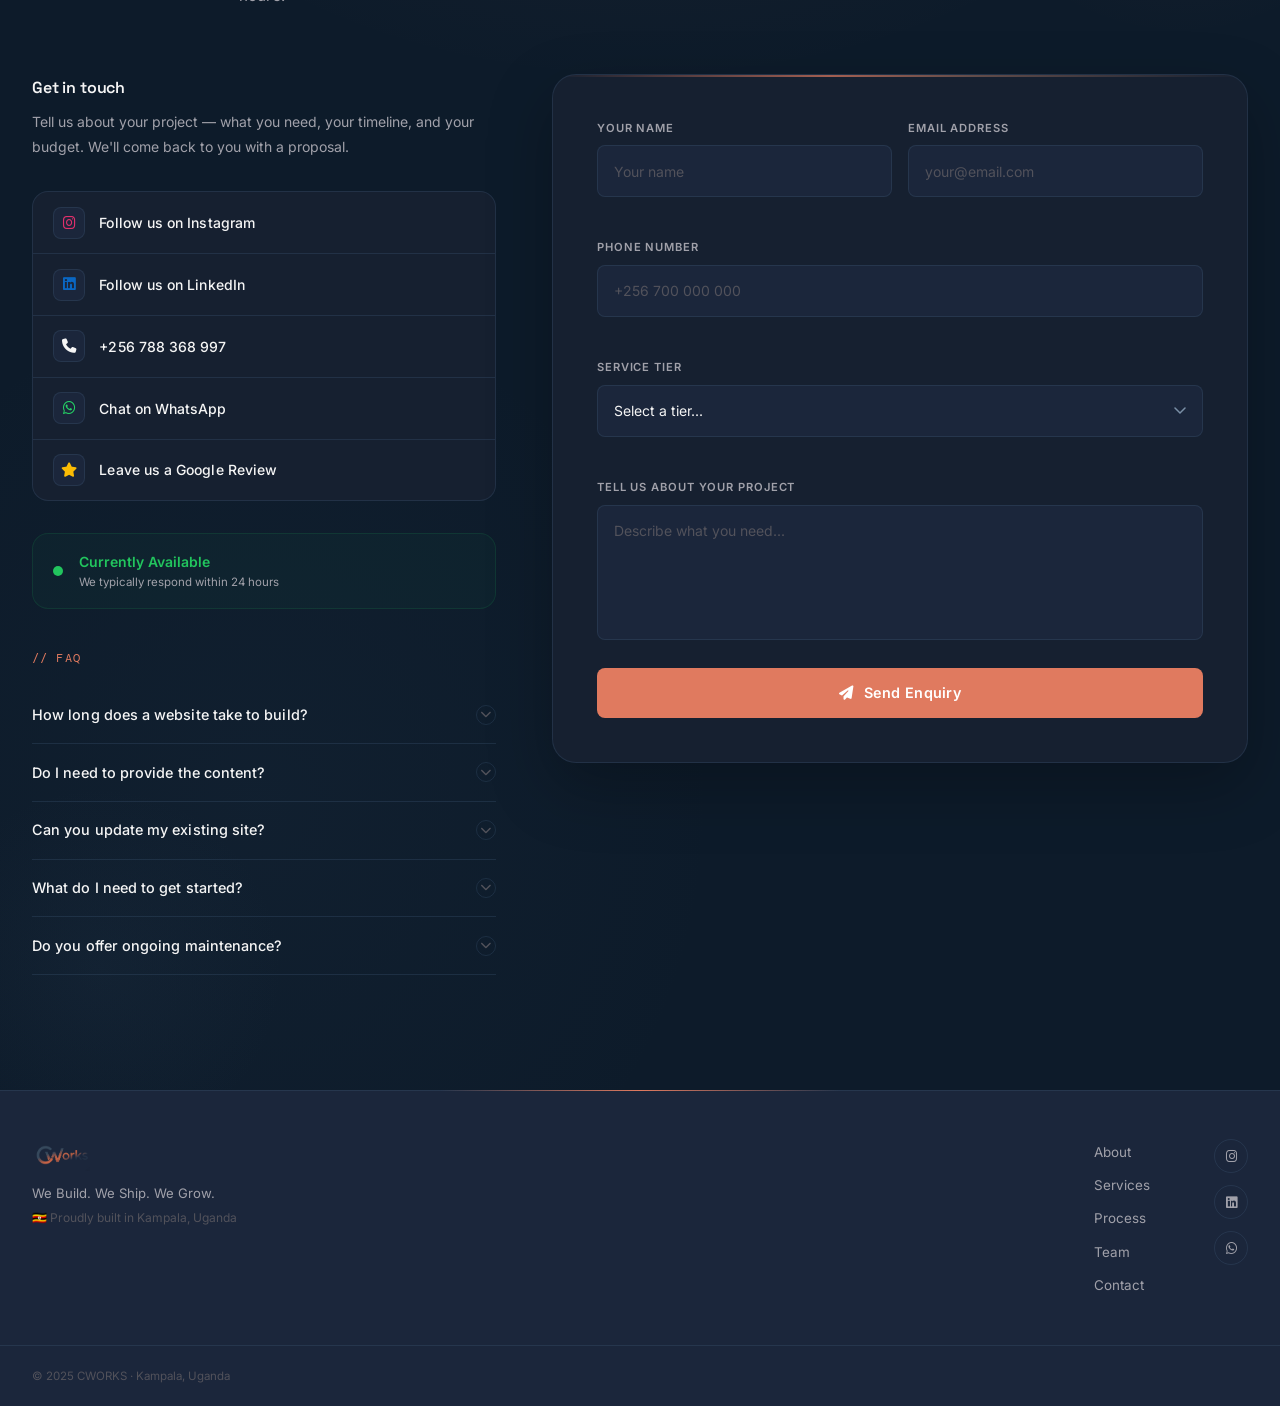
==== commit 9eb8d0e6: "Add files via upload" ====
--- a/index.html
+++ b/index.html
@@ -8,9 +8,10 @@
   <link rel="icon" type="image/png" href="cworks-logo-transparent.png"/>
   <link rel="preconnect" href="https://fonts.googleapis.com"/>
   <link rel="preconnect" href="https://fonts.gstatic.com" crossorigin/>
-  <link href="https://fonts.googleapis.com/css2?family=Syne:wght@400;500;600;700;800&family=Instrument+Serif:ital@0;1&family=DM+Mono:wght@400;500&display=swap" rel="stylesheet"/>
+  <link href="https://fonts.googleapis.com/css2?family=Space+Grotesk:wght@300;400;500;600;700&family=Inter:wght@300;400;500;600;700&family=DM+Mono:wght@400;500&display=swap" rel="stylesheet"/>
   <link rel="stylesheet" href="https://cdnjs.cloudflare.com/ajax/libs/font-awesome/6.5.0/css/all.min.css"/>
   <link rel="stylesheet" href="styles.css"/>
+  <link rel="stylesheet" href="typography.css"/>
 </head>
 <body>
   <div class="cursor" id="cursor"></div>
@@ -51,7 +52,7 @@
     <div class="hero-mouse-glow" id="heroGlow" aria-hidden="true"></div>
 
     <div class="hero-content">
-      <div style="display:flex;justify-content:flex-start;margin-bottom:0;">
+      <div style="display:flex;justify-content:center;margin-bottom:0;">
         <div class="hero-eyebrow" data-reveal style="margin-bottom:2rem;">
           <span>🇺🇬</span>
           <span>Built in Kampala — From Uganda to the World</span>
--- a/styles.css
+++ b/styles.css
@@ -565,8 +565,7 @@
 }
 .footer-brand { flex: 1; }
 .fl-row { display: flex; align-items: center; margin-bottom: .75rem; }
-.fl-row .footer-logo-img { height: 24px; width: auto; max-width: 110px; object-fit: contain; filter: brightness(1.1); }
-.footer-logo .footer-logo-img { height: 24px; width: auto; max-width: 110px; object-fit: contain; filter: brightness(1.1); }
+.fl-row .footer-logo-img { height: 32px; width: auto; max-width: 140px; object-fit: contain; filter: brightness(1.1); }
 .footer-brand p { font-size: .82rem; color: var(--text-muted); margin-bottom: .2rem; }
 .footer-origin { color: var(--text-dim) !important; font-size: .76rem !important; }
 .footer nav ul { display: flex; flex-direction: column; gap: .5rem; }
@@ -815,13 +814,14 @@
 
 /* ps-top: number sits ABOVE the center line */
 .ps-top {
-  display: none;
+  margin-bottom: .6rem;
 }
 
 /* Icon sits ON the center line — positioned absolutely at the center */
 .ps-icon-wrap {
   position: absolute;
-  top: 0;
+  /* vertically center the icon at the line point */
+  top: 2rem; /* aligns with top of ps-top area */
   width: 44px; height: 44px; flex-shrink: 0;
   border-radius: var(--r-sm);
   background: var(--bg-card);
@@ -848,19 +848,16 @@
 .ps::before {
   content: '';
   position: absolute;
-  top: 0.6rem;
+  top: 2.6rem;
   height: 1px;
   opacity: 1;
 }
 .ps:nth-child(odd)::before  { right: 0; left: 35%; background: linear-gradient(90deg, transparent, rgba(224,122,95,.2)); }
 .ps:nth-child(even)::before { left: 0; right: 35%; background: linear-gradient(270deg, transparent, rgba(224,122,95,.2)); }
 
-.ps-body { width: 100%; margin-top: 1rem; }
+.ps-body { width: 100%; margin-top: 3.5rem; }
 .ps:nth-child(odd) .ps-body { text-align: right; }
 
-.process-grid {
-  counter-reset: process-step;
-}
 .ps-num {
   font-family: var(--font-mono);
   font-size: .65rem;
@@ -1234,8 +1231,7 @@
   .ps:nth-child(odd) .ps-icon-wrap { left: 0; right: auto; }
   .ps:nth-child(even) .ps-icon-wrap { left: 0; }
   .ps-icon-wrap { position: absolute; top: 1.5rem; left: 0; }
-  .ps-top { display: none; }
-  .ps-body { margin-top: 1rem; }
+  .ps-body { margin-top: 2.5rem; }
   .ps:last-child { border-bottom: none; }
 
   .contact-layout { grid-template-columns: 1fr; }
--- a/typography.css
+++ b/typography.css
@@ -0,0 +1,961 @@
+/* ============================================================
+   CWORKS — Typography System v3
+   Fonts: Space Grotesk (headings) · Inter (body)
+   Linear / Vercel / Framer inspired hierarchy
+   ============================================================ */
+
+/* ── GOOGLE FONTS IMPORT ── */
+@import url('https://fonts.googleapis.com/css2?family=Space+Grotesk:wght@300;400;500;600;700&family=Inter:wght@300;400;500;600;700&display=swap');
+
+/* ── TYPOGRAPHY TOKENS ── */
+:root {
+  /* Font stacks */
+  --font-head:   'Space Grotesk', sans-serif;
+  --font-body:   'Inter', sans-serif;
+  --font-mono:   'DM Mono', monospace;
+
+  /* Text colors — refined contrast */
+  --text:        #F5F5F5;
+  --text-muted:  #A1A1AA;
+  --text-dim:    #52525B;
+  --text-label:  #71717A;
+
+  /* Type scale — fluid */
+  --text-xs:     clamp(0.68rem, 1.1vw, 0.72rem);
+  --text-sm:     clamp(0.78rem, 1.3vw, 0.84rem);
+  --text-base:   clamp(0.88rem, 1.5vw, 0.95rem);
+  --text-md:     clamp(0.95rem, 1.7vw, 1.05rem);
+  --text-lg:     clamp(1.1rem, 2vw, 1.25rem);
+  --text-xl:     clamp(1.3rem, 2.5vw, 1.5rem);
+  --text-2xl:    clamp(1.6rem, 3vw, 2rem);
+  --text-3xl:    clamp(2rem, 4vw, 2.8rem);
+  --text-4xl:    clamp(2.4rem, 5vw, 3.5rem);
+  --text-hero:   clamp(2.8rem, 6.5vw, 5.5rem);
+
+  /* Line heights */
+  --lh-tight:  1.1;
+  --lh-snug:   1.3;
+  --lh-normal: 1.5;
+  --lh-relaxed:1.65;
+  --lh-loose:  1.8;
+
+  /* Letter spacing */
+  --ls-tight:  -0.03em;
+  --ls-snug:   -0.02em;
+  --ls-normal:  0em;
+  --ls-wide:    0.04em;
+  --ls-wider:   0.08em;
+  --ls-widest:  0.12em;
+
+  /* Spacing scale */
+  --sp-xs:  0.5rem;
+  --sp-sm:  1rem;
+  --sp-md:  1.5rem;
+  --sp-lg:  2.5rem;
+  --sp-xl:  4rem;
+  --sp-2xl: clamp(5rem, 10vw, 8rem);
+}
+
+/* ── BASE BODY ── */
+body {
+  font-family: var(--font-body);
+  font-size: var(--text-base);
+  line-height: var(--lh-relaxed);
+  color: var(--text);
+  -webkit-font-smoothing: antialiased;
+  -moz-osx-font-smoothing: grayscale;
+  font-feature-settings: 'kern' 1, 'liga' 1, 'calt' 1;
+}
+
+/* ── HEADING GLOBAL ── */
+h1, h2, h3, h4, h5, h6 {
+  font-family: var(--font-head);
+  line-height: var(--lh-tight);
+  letter-spacing: var(--ls-tight);
+  color: var(--text);
+  font-weight: 600;
+}
+
+h1 { font-size: var(--text-hero);   font-weight: 700; letter-spacing: -0.035em; }
+h2 { font-size: var(--text-4xl);    font-weight: 700; letter-spacing: var(--ls-tight); }
+h3 { font-size: var(--text-xl);     font-weight: 600; letter-spacing: var(--ls-snug);  }
+h4 { font-size: var(--text-lg);     font-weight: 600; letter-spacing: -0.01em; }
+h5 { font-size: var(--text-md);     font-weight: 600; letter-spacing: 0; }
+h6 { font-size: var(--text-base);   font-weight: 500; letter-spacing: 0; }
+
+p {
+  font-family: var(--font-body);
+  font-size: var(--text-base);
+  line-height: var(--lh-loose);
+  color: var(--text-muted);
+  max-width: 65ch;
+}
+
+/* ── NAVBAR ── */
+.nav-logo-text {
+  font-family: var(--font-head);
+  font-size: 1rem;
+  font-weight: 700;
+  letter-spacing: -0.01em;
+}
+
+.nav-link {
+  font-family: var(--font-body);
+  font-size: 0.82rem;
+  font-weight: 500;
+  letter-spacing: 0.01em;
+  color: var(--text-muted);
+  transition: color 0.2s;
+}
+
+.nav-link:hover,
+.nav-link.active {
+  color: var(--text);
+}
+
+.nav-cta {
+  font-family: var(--font-body);
+  font-size: 0.82rem;
+  font-weight: 600;
+  letter-spacing: 0.01em;
+  padding: 0.55rem 1.2rem;
+}
+
+.mobile-menu .nav-link {
+  font-family: var(--font-head);
+  font-size: 1.15rem;
+  font-weight: 600;
+  letter-spacing: -0.01em;
+  color: var(--text-muted);
+  padding: 0.85rem 0;
+}
+
+/* ── HERO SECTION ── */
+.hero-eyebrow {
+  font-family: var(--font-body);
+  font-size: 0.76rem;
+  font-weight: 500;
+  letter-spacing: 0.02em;
+  color: var(--text-muted);
+}
+
+.hero-headline {
+  font-family: var(--font-head);
+  font-size: var(--text-hero);
+  font-weight: 700;
+  line-height: 1.05;
+  letter-spacing: -0.035em;
+  margin-bottom: 1.75rem;
+}
+
+/* Keep the italic line using a beautiful fallback since Space Grotesk isn't italic */
+.hl:nth-child(2) {
+  font-family: var(--font-head);
+  font-style: normal;
+  font-weight: 300;
+  letter-spacing: -0.02em;
+  color: var(--text-muted);
+}
+
+.hero-sub {
+  font-family: var(--font-body);
+  font-size: clamp(0.95rem, 1.8vw, 1.1rem);
+  font-weight: 400;
+  line-height: 1.8;
+  color: var(--text-muted);
+  max-width: 500px;
+  margin-bottom: 2.5rem;
+  letter-spacing: 0.005em;
+}
+
+/* Hero metrics */
+.mn {
+  font-family: var(--font-head);
+  font-size: clamp(1.6rem, 3vw, 2rem);
+  font-weight: 700;
+  letter-spacing: -0.03em;
+  line-height: 1;
+}
+
+.ml {
+  font-family: var(--font-body);
+  font-size: 0.7rem;
+  font-weight: 400;
+  letter-spacing: 0.03em;
+  color: var(--text-dim);
+  margin-top: 0.2rem;
+}
+
+/* ── MARQUEE ── */
+.marquee-track span {
+  font-family: var(--font-body);
+  font-size: 0.7rem;
+  font-weight: 600;
+  letter-spacing: 0.15em;
+  color: var(--text-dim);
+}
+
+/* ── SECTION LABELS ── */
+.section-label {
+  margin-bottom: 1.5rem;
+}
+
+.ln {
+  font-family: var(--font-mono);
+  font-size: 0.65rem;
+  font-weight: 500;
+  color: var(--accent);
+  letter-spacing: 0.1em;
+}
+
+.lt {
+  font-family: var(--font-body);
+  font-size: 0.7rem;
+  font-weight: 600;
+  letter-spacing: 0.14em;
+  text-transform: uppercase;
+  color: var(--text-muted);
+}
+
+/* ── SECTION TITLES ── */
+.section-title {
+  font-family: var(--font-head);
+  font-size: clamp(2rem, 4.5vw, 3.5rem);
+  font-weight: 700;
+  letter-spacing: -0.03em;
+  line-height: 1.08;
+  margin-bottom: 1.25rem;
+  color: var(--text);
+}
+
+.section-title em {
+  font-family: var(--font-head);
+  font-style: normal;
+  font-weight: 300;
+  color: var(--text-muted);
+}
+
+.section-sub {
+  font-family: var(--font-body);
+  font-size: 0.95rem;
+  font-weight: 400;
+  line-height: 1.75;
+  color: var(--text-muted);
+  max-width: 460px;
+  letter-spacing: 0.005em;
+}
+
+.section-header {
+  margin-bottom: 4rem;
+}
+
+/* ── BUTTONS ── */
+.btn-primary {
+  font-family: var(--font-body);
+  font-size: 0.875rem;
+  font-weight: 600;
+  letter-spacing: 0.01em;
+  padding: 0.85rem 1.75rem;
+  border-radius: 8px;
+  line-height: 1;
+  transition: background 0.2s, transform 0.2s, box-shadow 0.2s;
+}
+
+.btn-ghost {
+  font-family: var(--font-body);
+  font-size: 0.875rem;
+  font-weight: 500;
+  letter-spacing: 0.01em;
+  padding: 0.85rem 1.75rem;
+  border-radius: 8px;
+  line-height: 1;
+}
+
+.btn-submit {
+  font-family: var(--font-body);
+  font-size: 0.9rem;
+  font-weight: 600;
+  letter-spacing: 0.02em;
+  border-radius: 8px;
+}
+
+.pt-btn {
+  font-family: var(--font-body);
+  font-size: 0.875rem;
+  font-weight: 600;
+  letter-spacing: 0.01em;
+  border-radius: 8px;
+}
+
+/* ── ABOUT SECTION ── */
+.about-text p {
+  font-family: var(--font-body);
+  font-size: 0.95rem;
+  line-height: 1.85;
+  color: var(--text-muted);
+  margin-bottom: 1.1rem;
+  max-width: 58ch;
+}
+
+.about-text p.origin-line {
+  font-family: var(--font-body);
+  font-weight: 500;
+  color: var(--text);
+  font-size: 0.95rem;
+}
+
+.sn {
+  font-family: var(--font-head);
+  font-size: clamp(2rem, 3vw, 2.5rem);
+  font-weight: 700;
+  letter-spacing: -0.03em;
+  line-height: 1;
+  margin-bottom: 0.3rem;
+}
+
+.sl {
+  font-family: var(--font-body);
+  font-size: 0.72rem;
+  font-weight: 400;
+  letter-spacing: 0.04em;
+  color: var(--text-dim);
+  line-height: 1.4;
+}
+
+.tech-label {
+  font-family: var(--font-body);
+  font-size: 0.68rem;
+  font-weight: 600;
+  letter-spacing: 0.12em;
+  text-transform: uppercase;
+  color: var(--text-dim);
+  margin-bottom: 1rem;
+}
+
+.tp {
+  font-family: var(--font-body);
+  font-size: 0.78rem;
+  font-weight: 500;
+  letter-spacing: 0.01em;
+}
+
+/* Code frame mono text */
+.acl {
+  font-family: var(--font-mono);
+  font-size: 0.62rem;
+  letter-spacing: 0.02em;
+}
+
+.acf-line {
+  font-family: var(--font-mono);
+  font-size: 0.78rem;
+  line-height: 1.6;
+}
+
+.ack { font-weight: 500; }
+
+/* ── SERVICES SECTION ── */
+.svc-num {
+  font-family: var(--font-mono);
+  font-size: 0.65rem;
+  letter-spacing: 0.1em;
+  color: var(--text-dim);
+}
+
+.svc-card h3 {
+  font-family: var(--font-head);
+  font-size: 1.1rem;
+  font-weight: 600;
+  letter-spacing: -0.02em;
+  line-height: 1.25;
+}
+
+.svc-card p {
+  font-family: var(--font-body);
+  font-size: 0.85rem;
+  line-height: 1.75;
+  color: var(--text-muted);
+  max-width: none;
+}
+
+.svc-tags span {
+  font-family: var(--font-mono);
+  font-size: 0.67rem;
+  letter-spacing: 0.04em;
+  color: var(--text-dim);
+}
+
+.svc-avail {
+  font-family: var(--font-body);
+  font-size: 0.72rem;
+  font-weight: 500;
+  letter-spacing: 0.01em;
+  color: var(--text-muted);
+}
+
+.svc-cta-link {
+  font-family: var(--font-body);
+  font-size: 0.85rem;
+  font-weight: 600;
+  letter-spacing: 0.01em;
+}
+
+/* ── PROCESS SECTION ── */
+.ps-num {
+  font-family: var(--font-mono);
+  font-size: 0.63rem;
+  font-weight: 500;
+  letter-spacing: 0.12em;
+}
+
+.ps h3 {
+  font-family: var(--font-head);
+  font-size: 1.05rem;
+  font-weight: 600;
+  letter-spacing: -0.02em;
+  margin-bottom: 0.65rem;
+  margin-top: 0.8rem;
+}
+
+.ps p {
+  font-family: var(--font-body);
+  font-size: 0.84rem;
+  line-height: 1.75;
+  color: var(--text-muted);
+  max-width: none;
+}
+
+/* ── TEAM SECTION ── */
+.tc h3 {
+  font-family: var(--font-head);
+  font-size: 1rem;
+  font-weight: 600;
+  letter-spacing: -0.01em;
+  margin-bottom: 0.2rem;
+}
+
+.tc-role {
+  font-family: var(--font-mono);
+  font-size: 0.68rem;
+  font-weight: 400;
+  letter-spacing: 0.06em;
+  color: var(--accent);
+  display: block;
+  margin-bottom: 0.75rem;
+}
+
+.tc p {
+  font-family: var(--font-body);
+  font-size: 0.8rem;
+  line-height: 1.7;
+  color: var(--text-muted);
+  max-width: none;
+}
+
+/* ── CONTACT SECTION ── */
+.contact-left-headline {
+  font-family: var(--font-head);
+  font-size: 1rem;
+  font-weight: 600;
+  letter-spacing: -0.01em;
+  margin-bottom: 0.5rem;
+}
+
+.contact-left-sub {
+  font-family: var(--font-body);
+  font-size: 0.875rem;
+  line-height: 1.75;
+  color: var(--text-muted);
+  max-width: none;
+}
+
+.clink-txt {
+  font-family: var(--font-body);
+  font-size: 0.875rem;
+  font-weight: 500;
+  letter-spacing: 0.005em;
+}
+
+.avail-title {
+  font-family: var(--font-body);
+  font-size: 0.875rem;
+  font-weight: 600;
+}
+
+.avail-sub {
+  font-family: var(--font-body);
+  font-size: 0.72rem;
+  color: var(--text-muted);
+}
+
+/* Form labels */
+.fg label {
+  font-family: var(--font-body);
+  font-size: 0.7rem;
+  font-weight: 600;
+  letter-spacing: 0.08em;
+  color: var(--text-muted);
+  text-transform: uppercase;
+}
+
+/* Form inputs */
+.fg input,
+.fg textarea,
+.fg select {
+  font-family: var(--font-body);
+  font-size: 0.875rem;
+  line-height: 1.5;
+  color: var(--text);
+}
+
+.fg input::placeholder,
+.fg textarea::placeholder {
+  color: var(--text-dim);
+  font-weight: 400;
+}
+
+/* FAQ */
+.faq-q {
+  font-family: var(--font-body);
+  font-size: 0.9rem;
+  font-weight: 500;
+  line-height: 1.5;
+  color: var(--text);
+  letter-spacing: 0.005em;
+}
+
+.faq-a {
+  font-family: var(--font-body);
+  font-size: 0.85rem;
+  line-height: 1.8;
+  color: var(--text-muted);
+  max-width: none;
+}
+
+.sp-faq-label {
+  font-family: var(--font-mono);
+  font-size: 0.65rem;
+  color: var(--accent);
+  letter-spacing: 0.12em;
+}
+
+/* ── FOOTER ── */
+.footer-brand p {
+  font-family: var(--font-body);
+  font-size: 0.82rem;
+  line-height: 1.65;
+  color: var(--text-muted);
+  max-width: none;
+}
+
+.footer-origin {
+  font-family: var(--font-body);
+  font-size: 0.75rem !important;
+  color: var(--text-dim) !important;
+}
+
+.footer nav a {
+  font-family: var(--font-body);
+  font-size: 0.84rem;
+  font-weight: 400;
+  color: var(--text-muted);
+  transition: color 0.2s;
+}
+
+.footer nav a:hover {
+  color: var(--text);
+}
+
+.footer-bottom p {
+  font-family: var(--font-body);
+  font-size: 0.72rem;
+  color: var(--text-dim);
+}
+
+/* ── SERVICE PAGES ── */
+.sp-hero-badge {
+  font-family: var(--font-body);
+  font-size: 0.72rem;
+  font-weight: 600;
+  letter-spacing: 0.06em;
+}
+
+.sp-hero-title {
+  font-family: var(--font-head);
+  font-size: clamp(2.8rem, 6vw, 5rem);
+  font-weight: 700;
+  letter-spacing: -0.035em;
+  line-height: 1.06;
+}
+
+.sp-hero-title em {
+  font-family: var(--font-head);
+  font-style: normal;
+  font-weight: 300;
+  color: var(--text-muted);
+}
+
+.sp-hero-sub {
+  font-family: var(--font-body);
+  font-size: 1rem;
+  font-weight: 400;
+  line-height: 1.8;
+  color: var(--text-muted);
+  max-width: 520px;
+  letter-spacing: 0.005em;
+}
+
+.sp-inc-card h3 {
+  font-family: var(--font-head);
+  font-size: 0.97rem;
+  font-weight: 600;
+  letter-spacing: -0.01em;
+}
+
+.sp-inc-card p {
+  font-family: var(--font-body);
+  font-size: 0.84rem;
+  line-height: 1.75;
+  max-width: none;
+}
+
+.sp-step-num {
+  font-family: var(--font-head);
+  font-size: 1.8rem;
+  font-weight: 700;
+  letter-spacing: -0.04em;
+  color: rgba(224,122,95,0.25);
+  line-height: 1;
+}
+
+.sp-step h3 {
+  font-family: var(--font-head);
+  font-size: 1.05rem;
+  font-weight: 600;
+  letter-spacing: -0.015em;
+  margin-bottom: 0.5rem;
+}
+
+.sp-step p {
+  font-family: var(--font-body);
+  font-size: 0.875rem;
+  line-height: 1.8;
+  color: var(--text-muted);
+  max-width: none;
+}
+
+/* ── PRICING ── */
+.pt-label {
+  font-family: var(--font-mono);
+  font-size: 0.65rem;
+  letter-spacing: 0.1em;
+  font-weight: 500;
+}
+
+.pt-name {
+  font-family: var(--font-head);
+  font-size: 1.35rem;
+  font-weight: 700;
+  letter-spacing: -0.025em;
+}
+
+.pt-price {
+  font-family: var(--font-head);
+  font-size: 2rem;
+  font-weight: 700;
+  letter-spacing: -0.03em;
+  line-height: 1;
+}
+
+.pt-price-label {
+  font-family: var(--font-body);
+  font-size: 0.65rem;
+  letter-spacing: 0.08em;
+  color: var(--text-dim);
+  text-transform: uppercase;
+}
+
+.pt-hosting {
+  font-family: var(--font-mono);
+  font-size: 0.75rem;
+  color: var(--text-muted);
+}
+
+.pt-badge {
+  font-family: var(--font-body);
+  font-size: 0.7rem;
+  font-weight: 700;
+  letter-spacing: 0.06em;
+}
+
+.pt-desc {
+  font-family: var(--font-body);
+  font-size: 0.84rem;
+  line-height: 1.7;
+  color: var(--text-muted);
+  max-width: none;
+}
+
+.pt-features li {
+  font-family: var(--font-body);
+  font-size: 0.84rem;
+  line-height: 1.5;
+  color: var(--text-muted);
+}
+
+.pt-features li strong {
+  font-family: var(--font-body);
+  font-weight: 600;
+  color: var(--text);
+}
+
+.pricing-note {
+  font-family: var(--font-body);
+  font-size: 0.75rem;
+  color: var(--text-dim);
+  line-height: 1.6;
+}
+
+/* ── INCLUDE CARDS ── */
+.include-card h3 {
+  font-family: var(--font-head);
+  font-size: 0.97rem;
+  font-weight: 600;
+  letter-spacing: -0.01em;
+}
+
+.include-card p {
+  font-family: var(--font-body);
+  font-size: 0.83rem;
+  line-height: 1.75;
+  max-width: none;
+}
+
+/* ── SERVICE PAGE CONTACT ── */
+.sp-contact-info h3 {
+  font-family: var(--font-head);
+  font-size: 1.3rem;
+  font-weight: 700;
+  letter-spacing: -0.02em;
+}
+
+.sp-contact-info > p {
+  font-family: var(--font-body);
+  font-size: 0.9rem;
+  line-height: 1.8;
+  color: var(--text-muted);
+  max-width: none;
+}
+
+/* ── SCROLL INDICATOR ── */
+.hero-scroll span {
+  font-family: var(--font-body);
+  font-size: 0.66rem;
+  letter-spacing: 0.12em;
+  color: var(--text-dim);
+  text-transform: uppercase;
+}
+
+/* ── CONTACT SECTION TITLE ── */
+.contact .section-header .section-title {
+  font-family: var(--font-head);
+  font-size: clamp(2.2rem, 4.5vw, 3.5rem);
+  font-weight: 700;
+  letter-spacing: -0.03em;
+}
+
+/* ── RESPONSIVE TYPOGRAPHY SCALING ── */
+@media (max-width: 768px) {
+  .hero-headline {
+    font-size: clamp(2.2rem, 8vw, 3.2rem);
+    letter-spacing: -0.025em;
+  }
+
+  .section-title {
+    font-size: clamp(1.8rem, 6vw, 2.5rem);
+    letter-spacing: -0.025em;
+  }
+
+  .sp-hero-title {
+    font-size: clamp(2.2rem, 7vw, 3rem);
+  }
+
+  .hero-sub {
+    font-size: 0.95rem;
+  }
+
+  .section-sub {
+    font-size: 0.9rem;
+  }
+
+  .about-text p {
+    font-size: 0.9rem;
+  }
+
+  .svc-card h3 {
+    font-size: 1.05rem;
+  }
+
+  .pt-name {
+    font-size: 1.2rem;
+  }
+
+  .pt-price {
+    font-size: 1.75rem;
+  }
+}
+
+@media (max-width: 480px) {
+  .hero-headline {
+    font-size: clamp(1.9rem, 9vw, 2.8rem);
+    letter-spacing: -0.02em;
+  }
+
+  .hero-sub {
+    font-size: 0.9rem;
+    line-height: 1.75;
+  }
+
+  .section-title {
+    font-size: clamp(1.6rem, 7vw, 2.2rem);
+  }
+
+  .btn-primary,
+  .btn-ghost {
+    font-size: 0.84rem;
+    padding: 0.8rem 1.5rem;
+  }
+
+  .mn {
+    font-size: 1.5rem;
+  }
+}
+
+/* ── REFINED SPACING ── */
+.section {
+  padding: clamp(4rem, 9vw, 7.5rem) 0;
+}
+
+.hero-content {
+  max-width: 1200px;
+  margin: 0 auto;
+  width: 100%;
+}
+
+/* Give text blocks room to breathe */
+.about-text {
+  margin-bottom: 2.75rem;
+}
+
+.about-text p + p {
+  margin-top: 0;
+}
+
+/* Improve section-header breathing room */
+.section-header {
+  margin-bottom: 4rem;
+}
+
+/* Smoother stat card */
+.stat-card {
+  padding: 1.75rem;
+}
+
+/* Better spacing in contact form */
+.contact-form-wrap {
+  padding: 2.75rem;
+}
+
+@media (max-width: 640px) {
+  .contact-form-wrap {
+    padding: 1.75rem;
+  }
+  .section-header {
+    margin-bottom: 2.75rem;
+  }
+}
+
+/* ── TEXT COLOR REFINEMENTS ── */
+/* Stronger hierarchy: headings near-white, supporting text true gray */
+.about-text p,
+.svc-card p,
+.ps p,
+.tc p,
+.sp-inc-card p,
+.sp-step p,
+.pt-desc,
+.include-card p,
+.faq-a,
+.sp-contact-info > p,
+.contact-left-sub {
+  color: var(--text-muted);
+}
+
+/* Subtext / metadata */
+.svc-num,
+.ps-num,
+.tc-role,
+.marquee-track span:not(.mdot),
+.hero-scroll span {
+  color: var(--text-dim);
+}
+
+/* Keyword accents — only for important words */
+.hl-accent {
+  background: linear-gradient(135deg, #e07a5f 0%, #f4a261 60%, #e07a5f 100%);
+  -webkit-background-clip: text;
+  -webkit-text-fill-color: transparent;
+  background-clip: text;
+  background-size: 200% auto;
+  animation: gradientShift 4s ease infinite;
+}
+
+@keyframes gradientShift {
+  0%   { background-position: 0% 50%; }
+  50%  { background-position: 100% 50%; }
+  100% { background-position: 0% 50%; }
+}
+
+/* Remove default font-family overrides that were using Syne/Instrument Serif */
+.hl:nth-child(2) {
+  font-family: var(--font-head) !important;
+  font-style: normal !important;
+  font-weight: 300 !important;
+}
+
+.section-title em,
+.sp-hero-title em {
+  font-family: var(--font-head) !important;
+  font-style: normal !important;
+  font-weight: 300 !important;
+  color: var(--text-muted) !important;
+}
+
+/* Fix any lingering Syne references  */
+.contact .section-header .section-title em {
+  font-family: var(--font-head) !important;
+  font-style: normal !important;
+  font-weight: 300 !important;
+}
+
+/* ── BETTER BUTTON BORDER RADIUS ── */
+/* Pill → slightly rounded rectangle for premium feel */
+.btn-primary,
+.btn-ghost {
+  border-radius: 8px;
+}
+
+.nav-cta {
+  border-radius: 8px;
+}
+
+/* Keep nav links pill */
+.nav-link {
+  border-radius: 6px;
+}
+
+/* ── FORM SELECT OPTION FONT ── */
+.fg select option {
+  font-family: var(--font-body);
+  font-size: 0.875rem;
+}
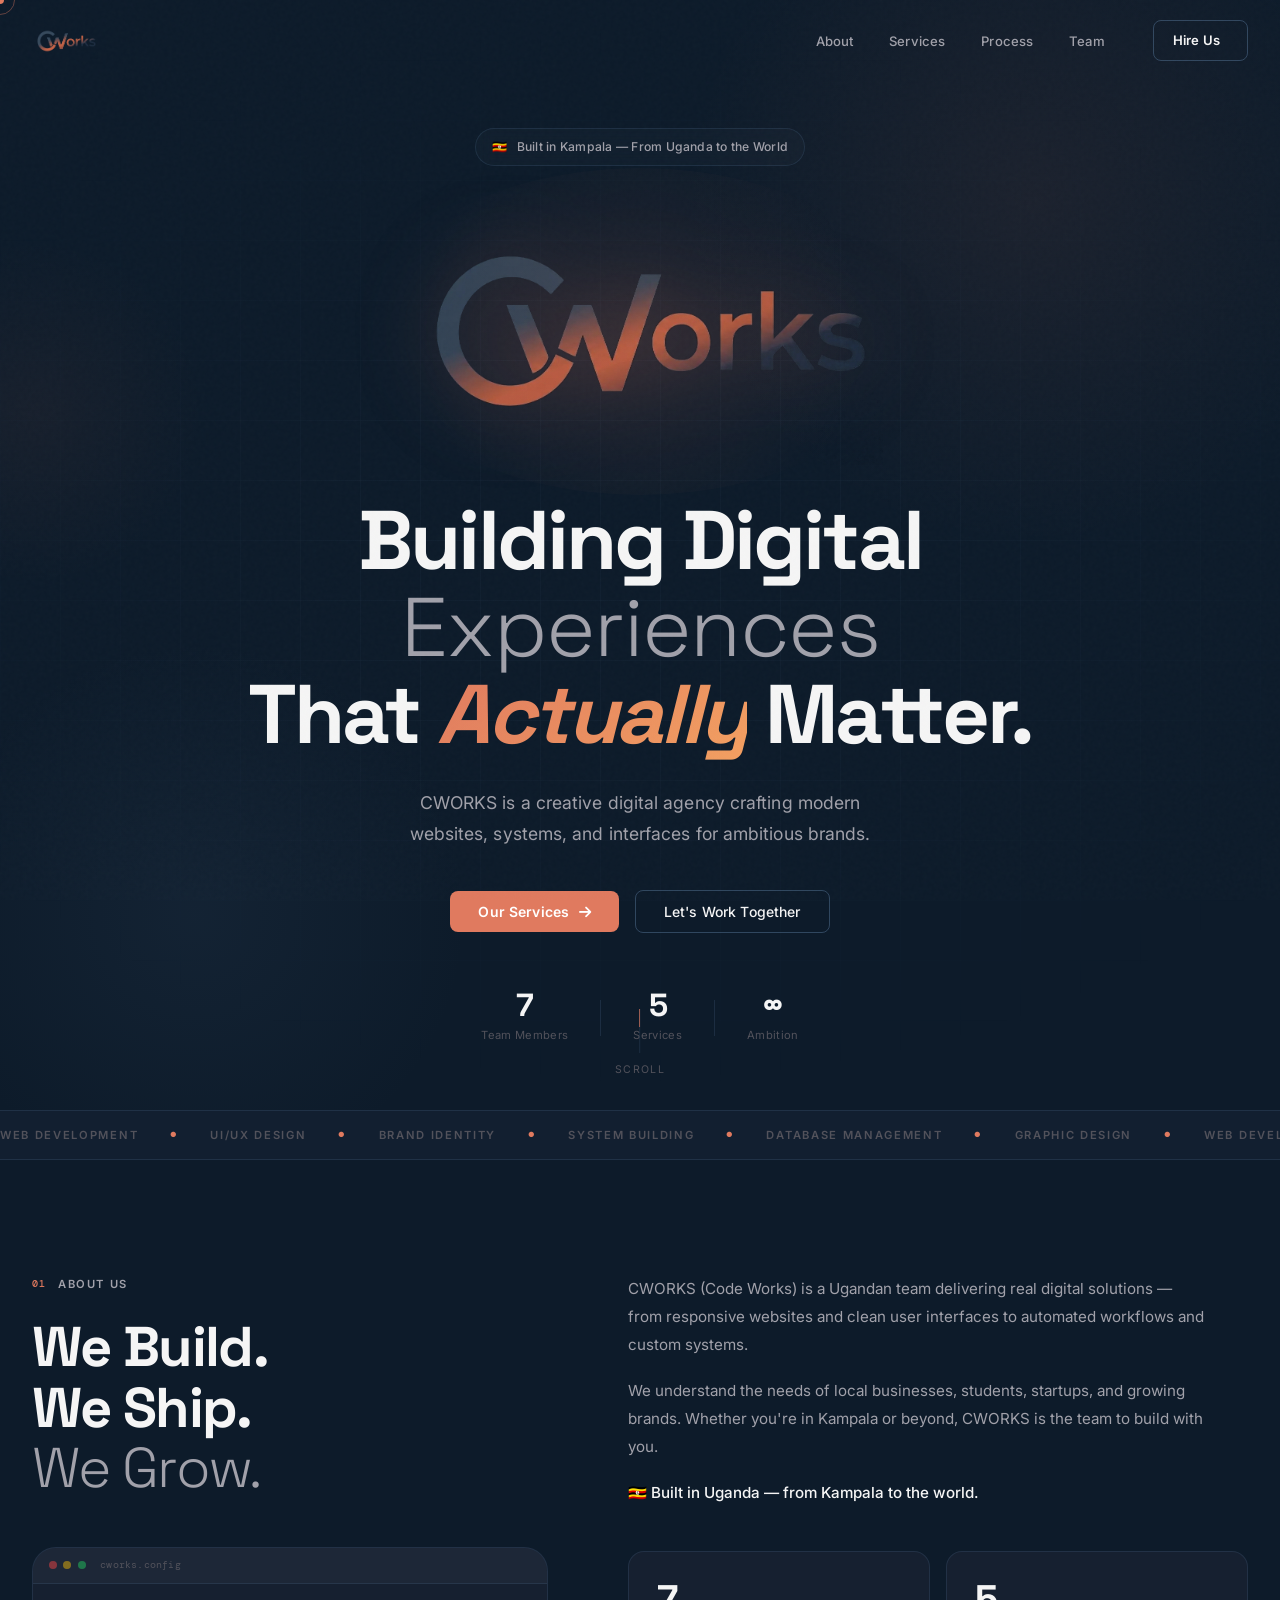
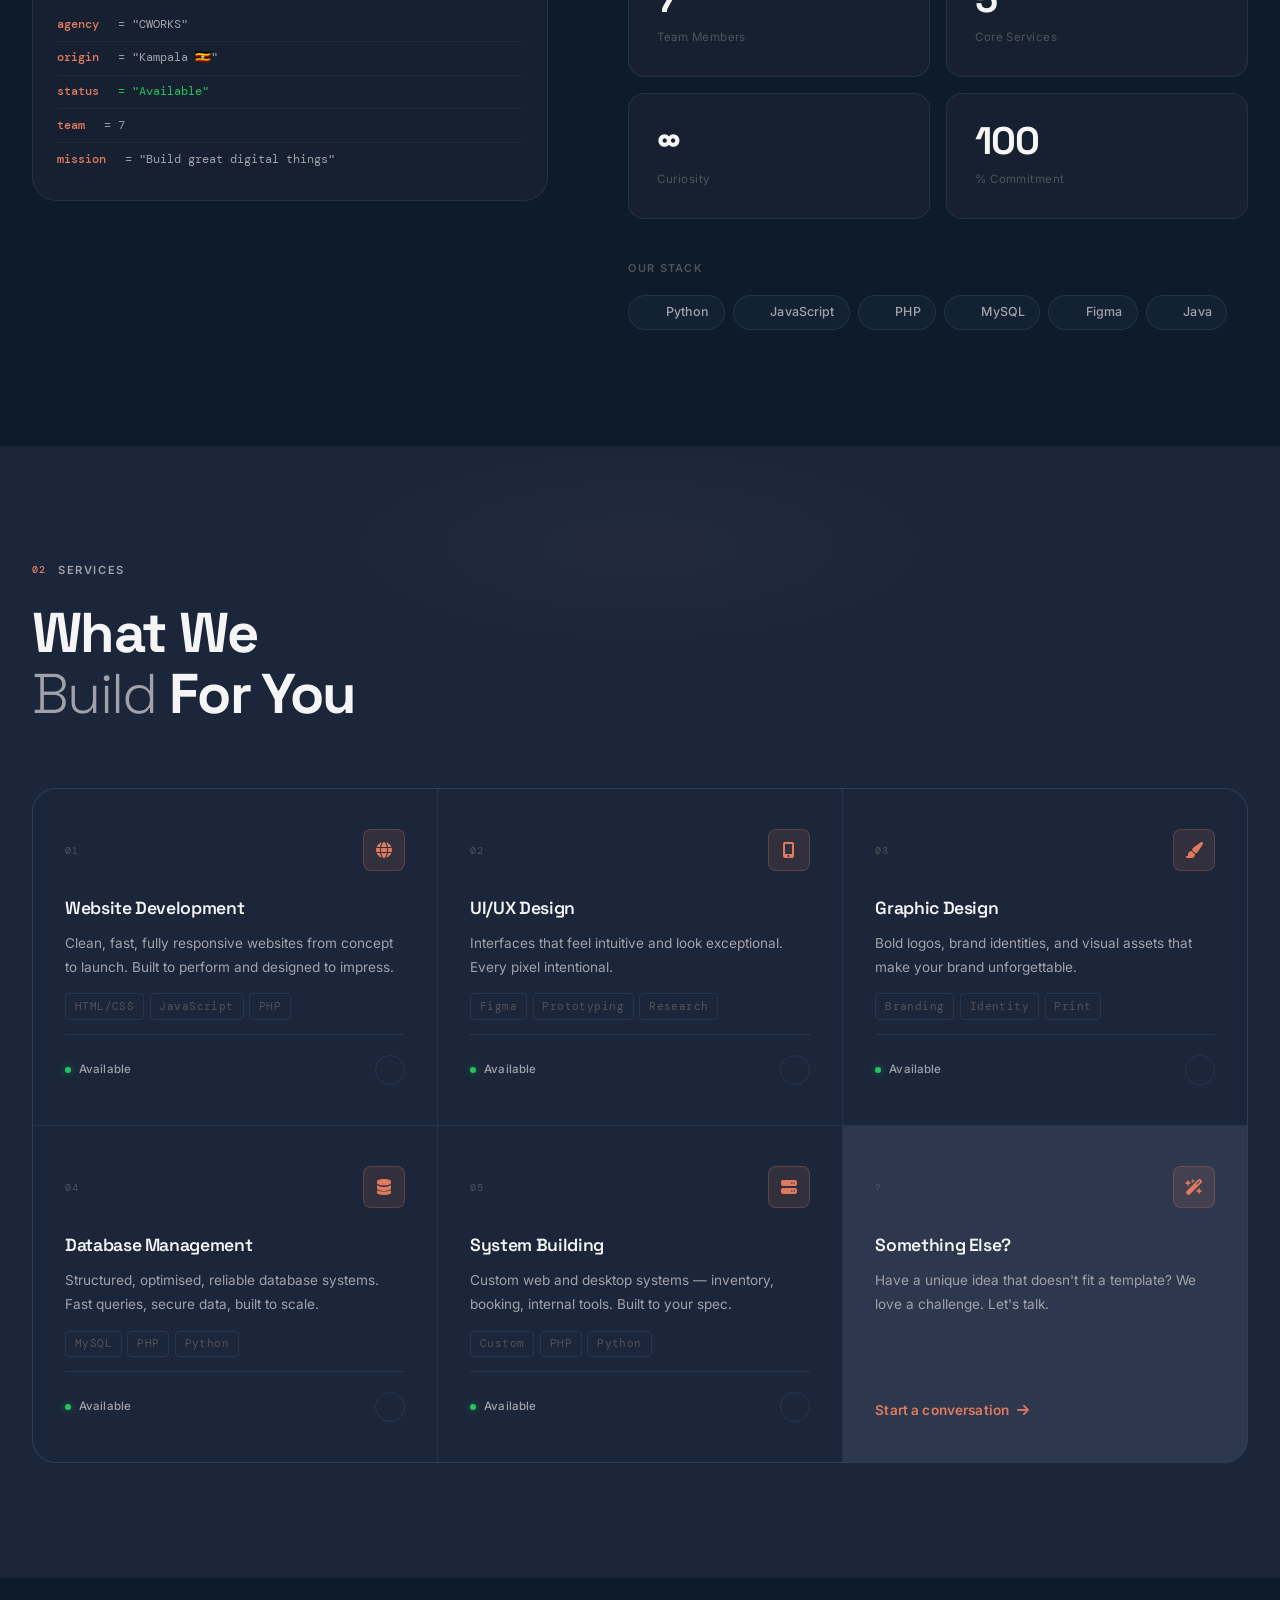
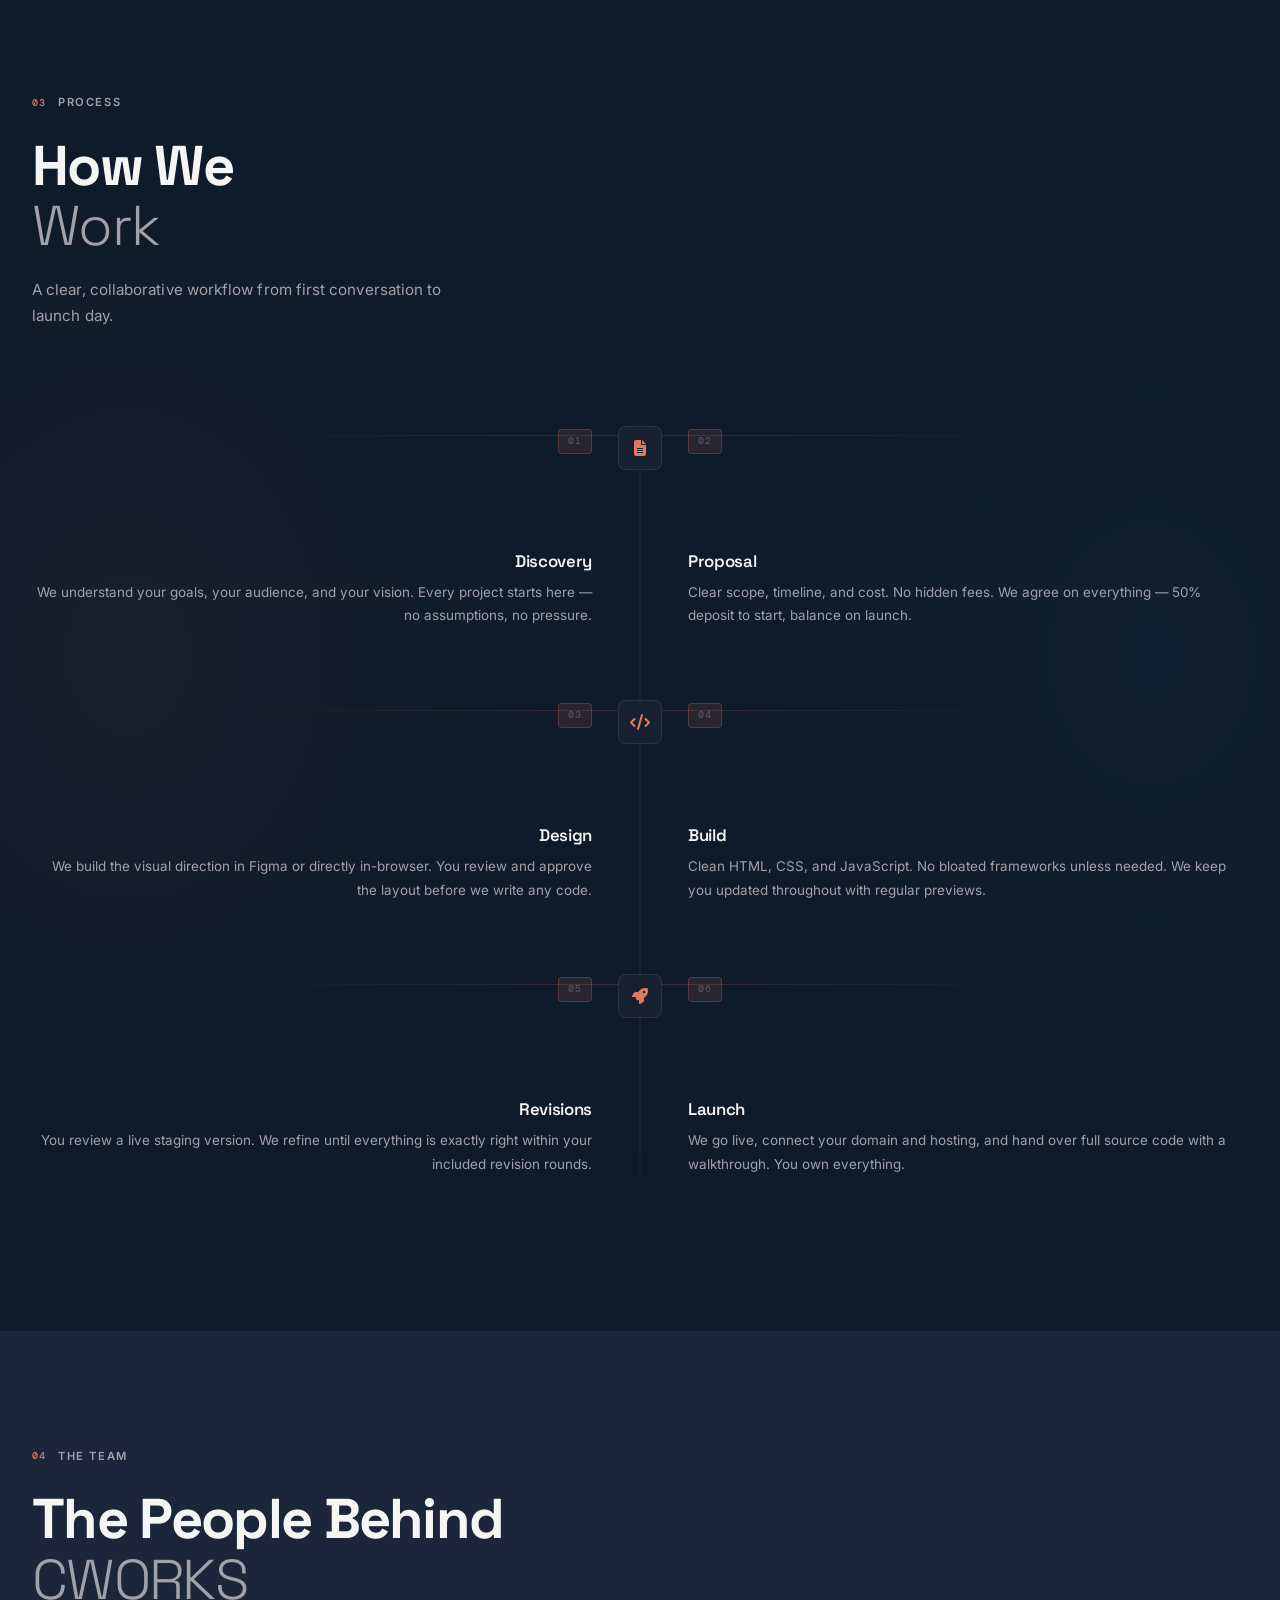
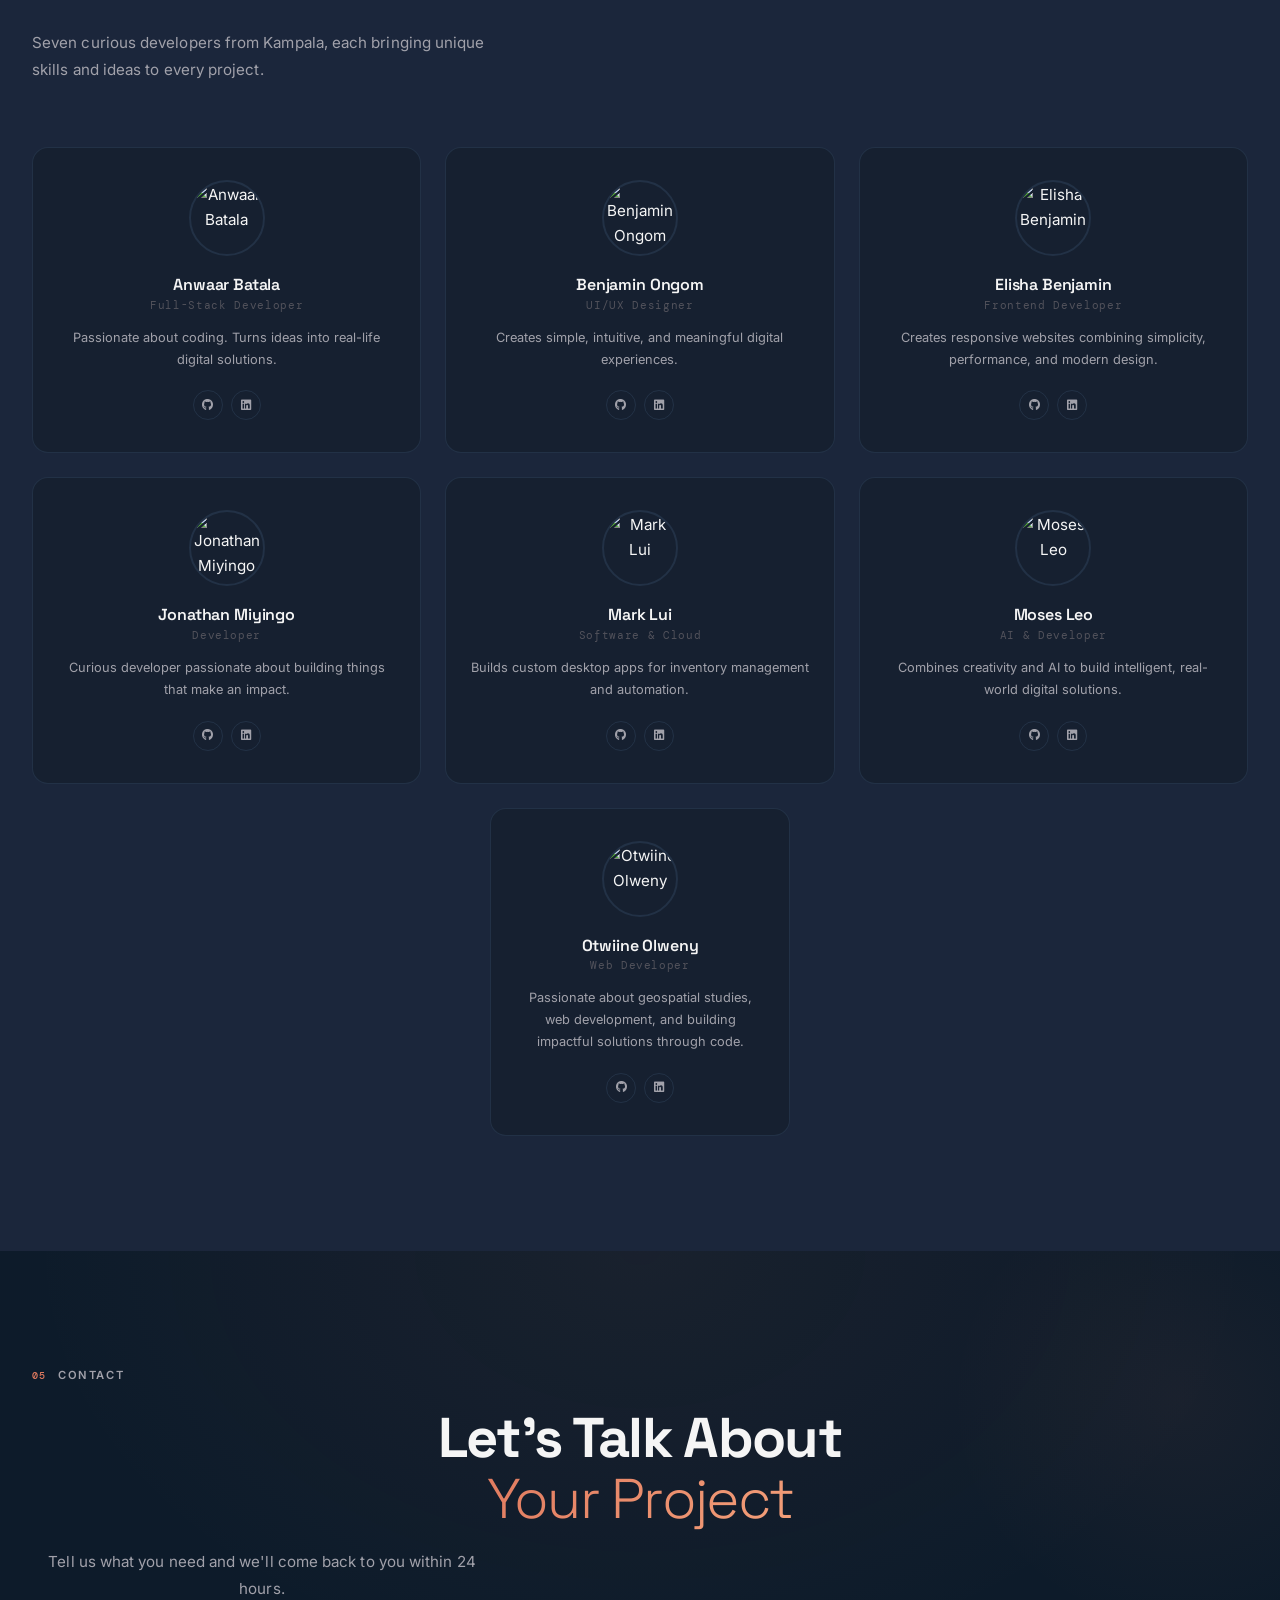
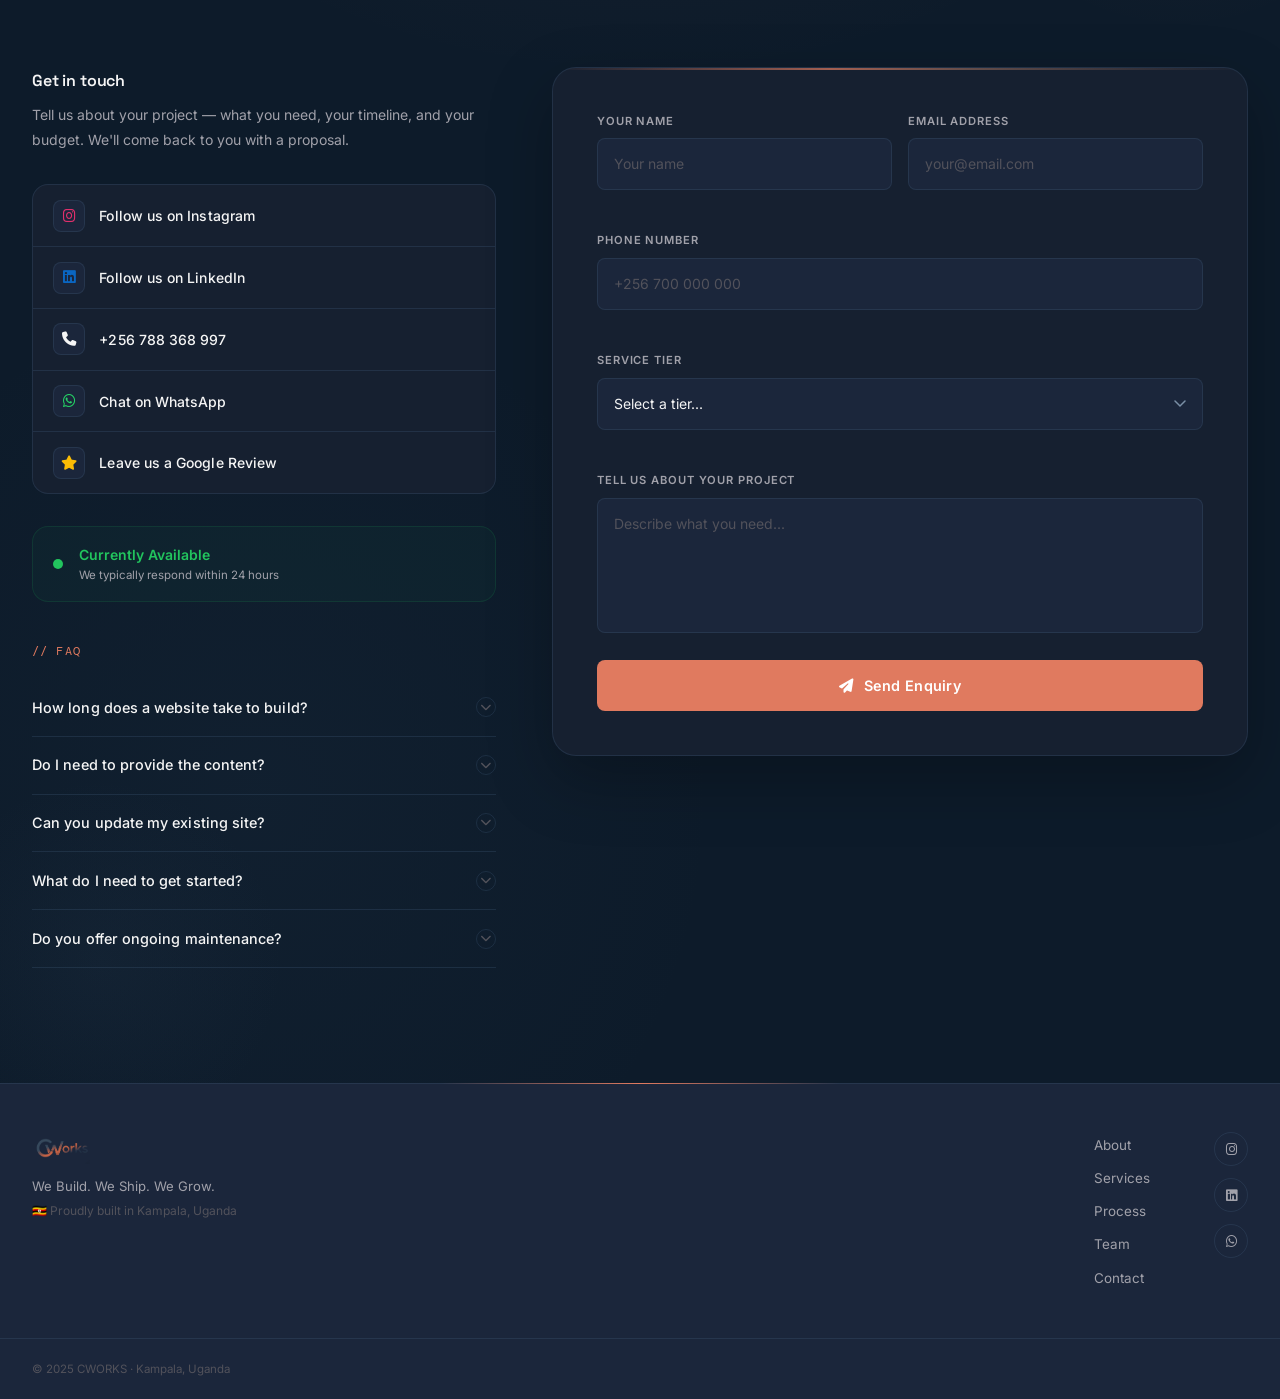
==== commit 32cc0e98: "Add files via upload" ====
--- a/index.html
+++ b/index.html
@@ -51,12 +51,10 @@
     </div>
     <div class="hero-mouse-glow" id="heroGlow" aria-hidden="true"></div>
 
-    <div class="hero-content">
-      <div style="display:flex;justify-content:center;margin-bottom:0;">
-        <div class="hero-eyebrow" data-reveal style="margin-bottom:2rem;">
-          <span>🇺🇬</span>
-          <span>Built in Kampala — From Uganda to the World</span>
-        </div>
+    <div class="hero-content" style="text-align:center;align-items:center;">
+      <div class="hero-eyebrow" data-reveal style="margin-bottom:2rem;">
+        <span>🇺🇬</span>
+        <span>Built in Kampala — From Uganda to the World</span>
       </div>
 
       <div class="hero-logo-wrap" data-reveal data-reveal-delay="1">
--- a/styles.css
+++ b/styles.css
@@ -173,6 +173,7 @@
 .hero-content {
   position: relative; z-index: 2;
   max-width: 1300px; margin: 0 auto; width: 100%;
+  display: flex; flex-direction: column; align-items: center; text-align: center;
 }
 .hero-eyebrow {
   display: inline-flex; align-items: center; gap: .6rem;
@@ -221,16 +222,16 @@
 }
 .hl-italic { font-family: var(--font-serif); font-style: italic; font-weight: 400; }
 .hero-sub {
-  font-size: clamp(.95rem, 2vw, 1.15rem); color: var(--text-muted); max-width: 520px;
+  font-size: clamp(.95rem, 2vw, 1.15rem); color: var(--text-muted); max-width: 580px;
   line-height: 1.75; margin-bottom: 2.5rem;
   opacity: 0; animation: revUp .8s var(--ease) 1.05s forwards;
 }
 .hero-actions {
-  display: flex; align-items: center; gap: 1rem; margin-bottom: 3.5rem; flex-wrap: wrap;
+  display: flex; align-items: center; justify-content: center; gap: 1rem; margin-bottom: 3.5rem; flex-wrap: wrap;
   opacity: 0; animation: revUp .8s var(--ease) 1.2s forwards;
 }
 .hero-metrics {
-  display: flex; align-items: center; gap: 2rem; flex-wrap: wrap;
+  display: flex; align-items: center; justify-content: center; gap: 2rem; flex-wrap: wrap;
   opacity: 0; animation: revUp .8s var(--ease) 1.35s forwards;
 }
 .mn { display: block; font-size: 2rem; font-weight: 800; line-height: 1; color: var(--text); }
@@ -566,6 +567,7 @@
 .footer-brand { flex: 1; }
 .fl-row { display: flex; align-items: center; margin-bottom: .75rem; }
 .fl-row .footer-logo-img { height: 32px; width: auto; max-width: 140px; object-fit: contain; filter: brightness(1.1); }
+.footer-logo .footer-logo-img { height: 32px; width: auto; max-width: 140px; object-fit: contain; filter: brightness(1.1); }
 .footer-brand p { font-size: .82rem; color: var(--text-muted); margin-bottom: .2rem; }
 .footer-origin { color: var(--text-dim) !important; font-size: .76rem !important; }
 .footer nav ul { display: flex; flex-direction: column; gap: .5rem; }
@@ -739,7 +741,7 @@
 }
 @media (max-width: 500px) {
   .stats-grid { grid-template-columns: 1fr 1fr; }
-  .hero-actions { flex-direction: column; align-items: flex-start; }
+  .hero-actions { flex-direction: column; align-items: center; }
   .hero-metrics { flex-wrap: wrap; gap: 1rem; }
   .msep { display: none; }
   .sp-hero-cta { flex-direction: column; align-items: flex-start; }
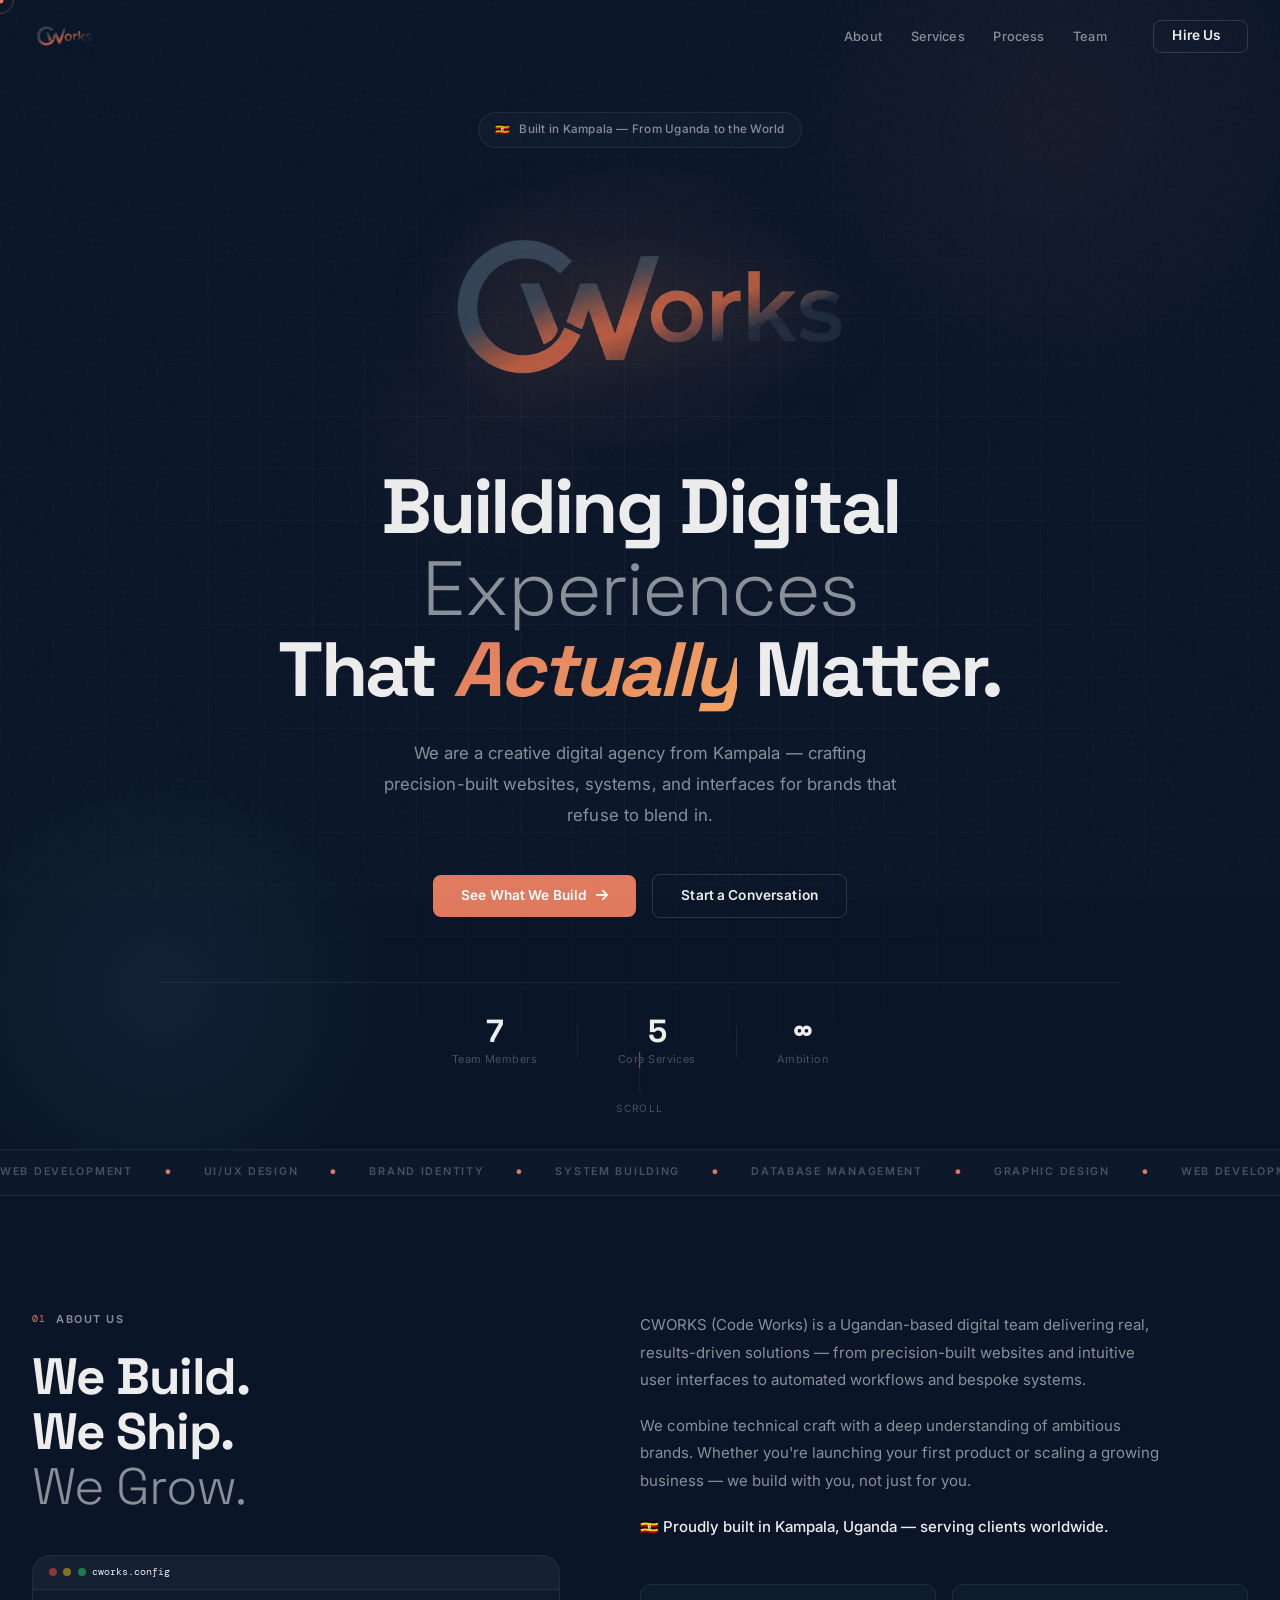
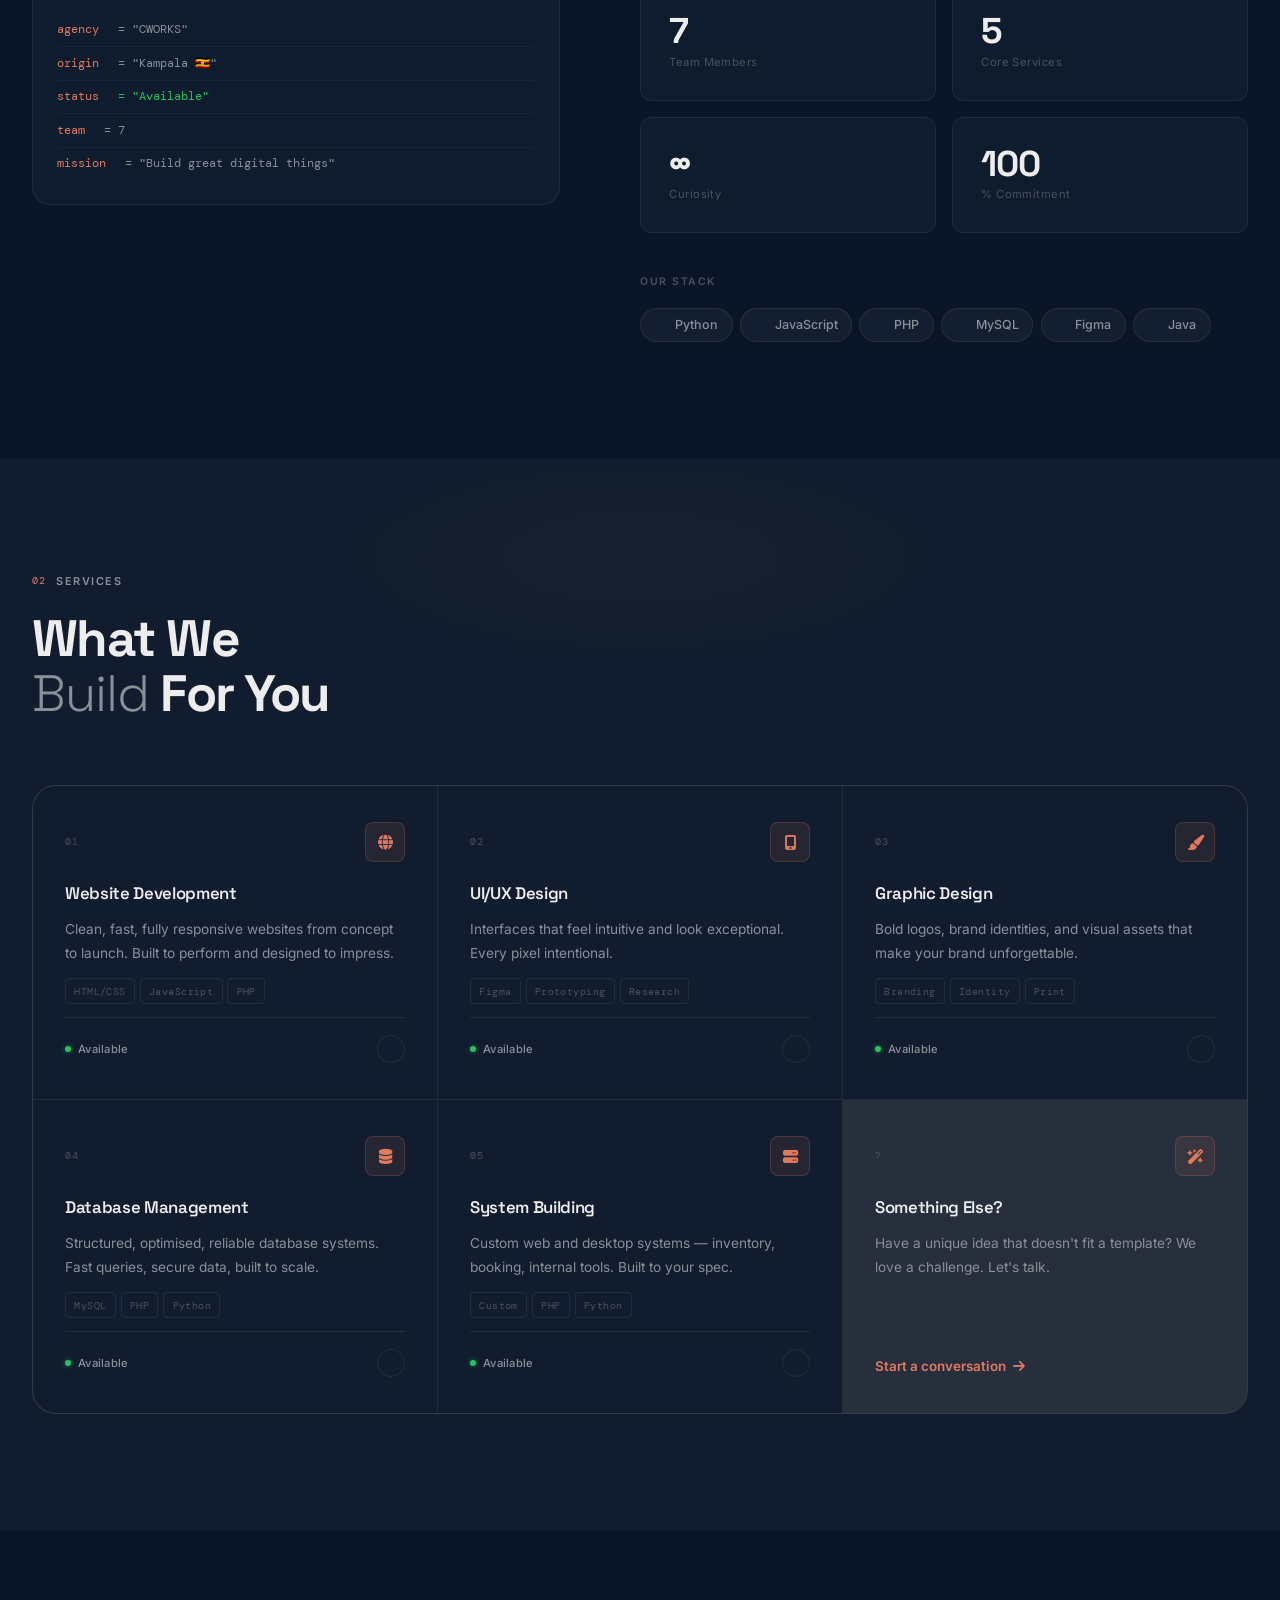
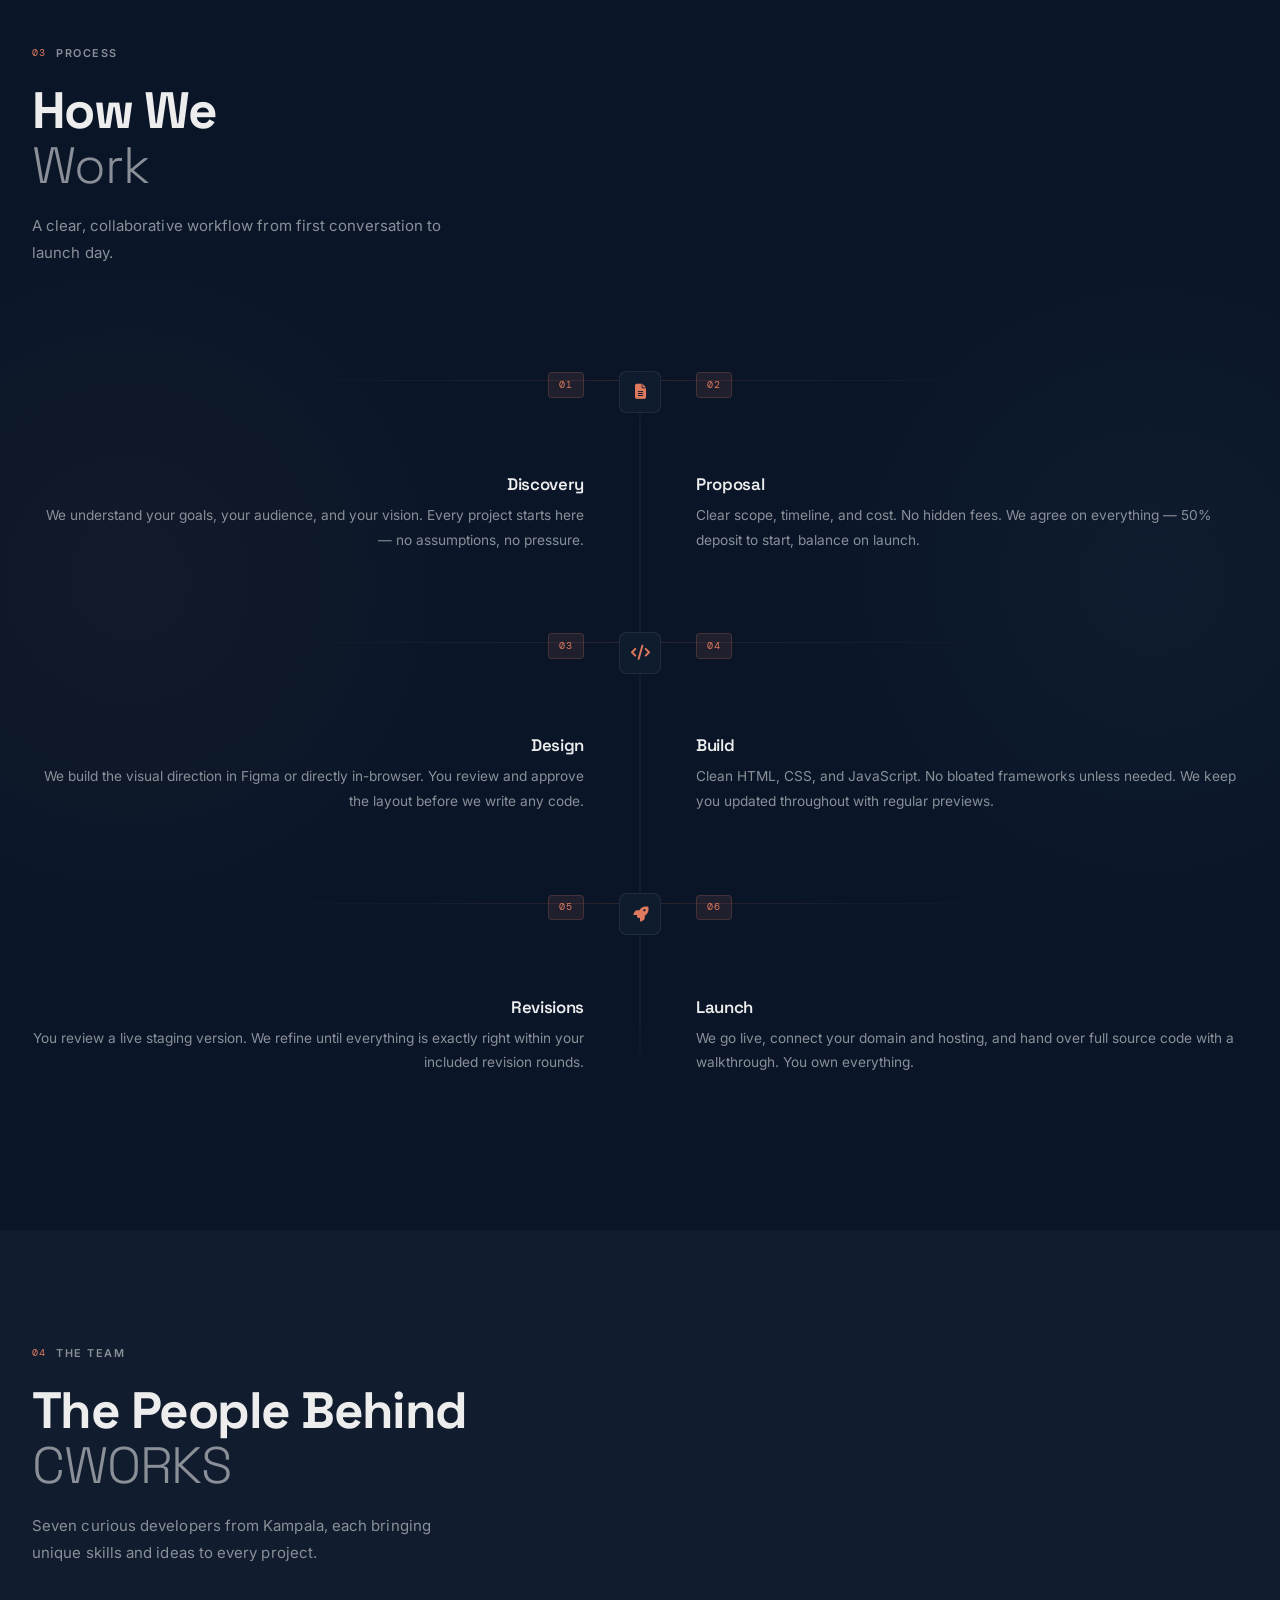
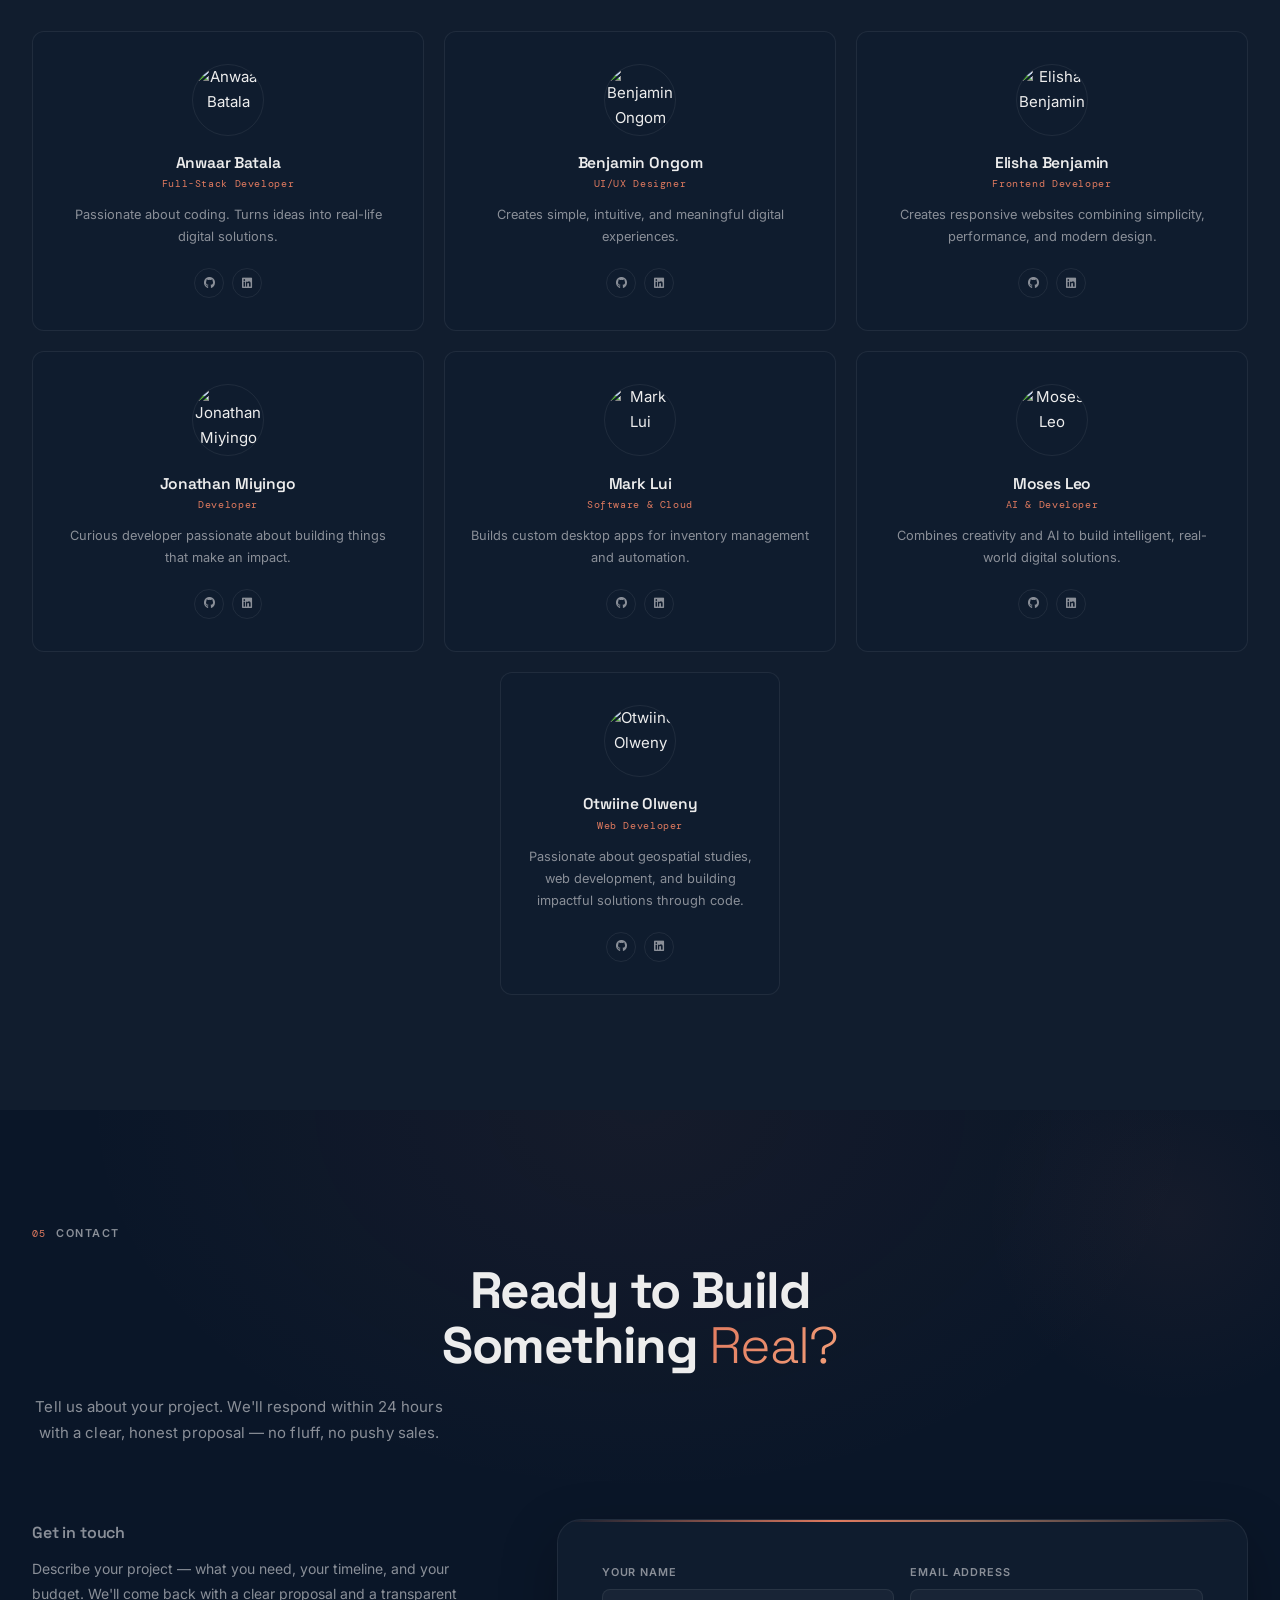
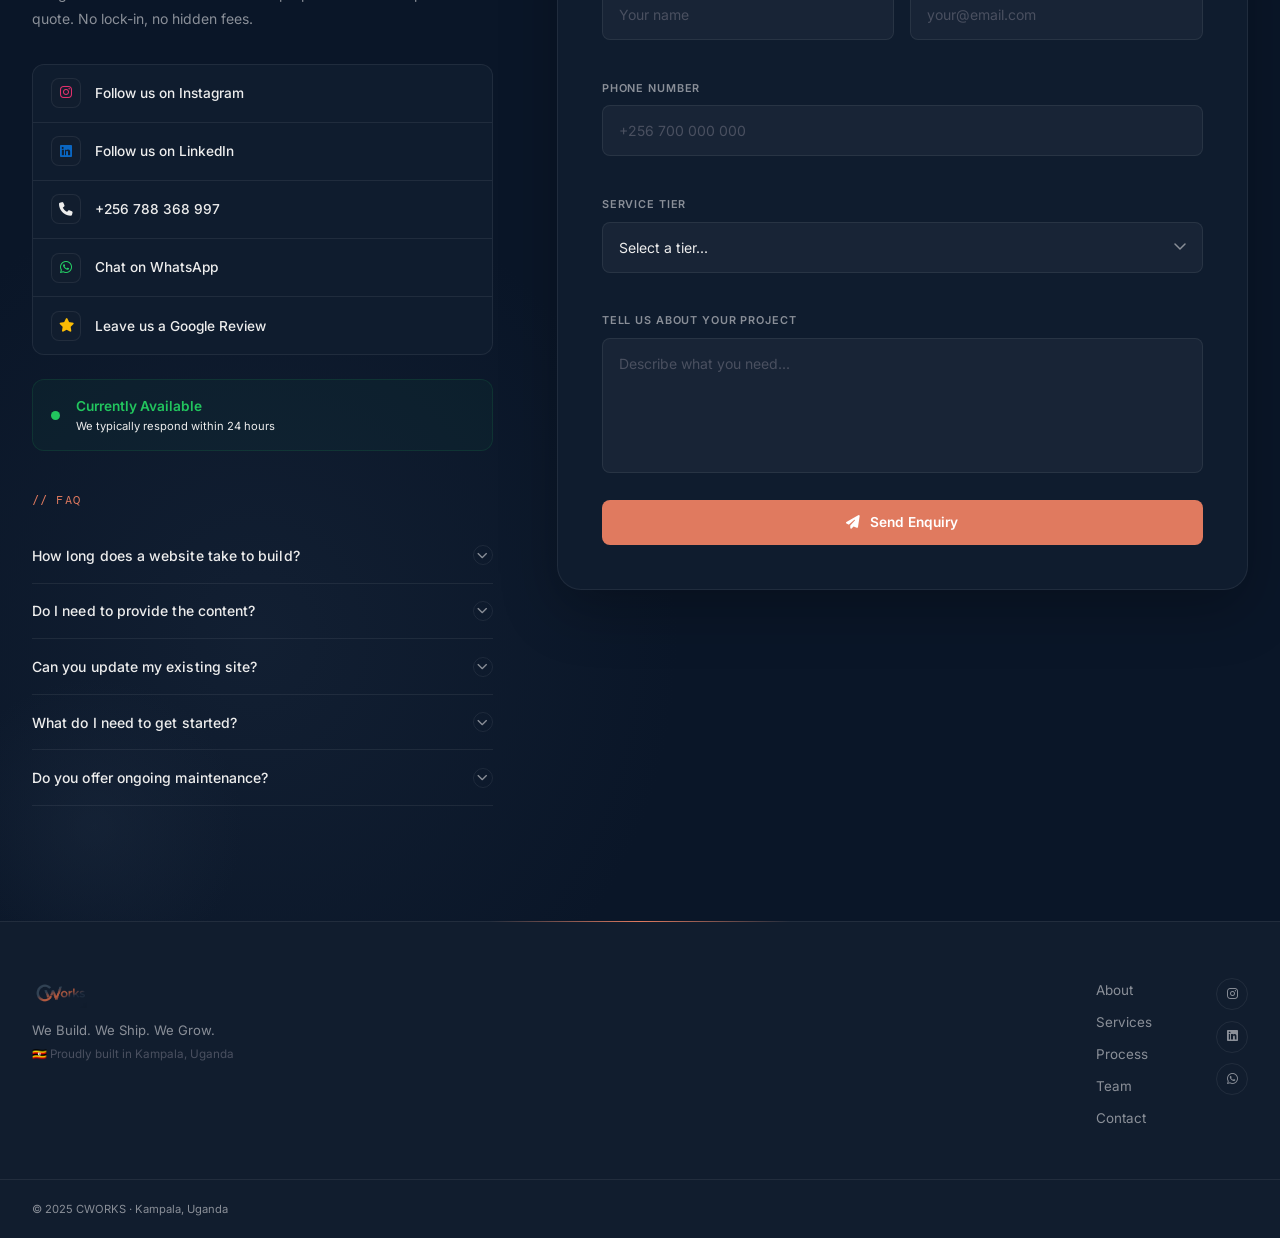
==== commit 2147e5fa: "Add files via upload" ====
--- a/index.html
+++ b/index.html
@@ -8,7 +8,7 @@
   <link rel="icon" type="image/png" href="cworks-logo-transparent.png"/>
   <link rel="preconnect" href="https://fonts.googleapis.com"/>
   <link rel="preconnect" href="https://fonts.gstatic.com" crossorigin/>
-  <link href="https://fonts.googleapis.com/css2?family=Space+Grotesk:wght@300;400;500;600;700&family=Inter:wght@300;400;500;600;700&family=DM+Mono:wght@400;500&display=swap" rel="stylesheet"/>
+  <link href="https://fonts.googleapis.com/css2?family=Space+Grotesk:wght@300;400;500;600;700&family=Inter:wght@300;400;500;600;700&family=DM+Mono:ital,wght@0,300;0,400;0,500;1,300&display=swap" rel="stylesheet"/>
   <link rel="stylesheet" href="https://cdnjs.cloudflare.com/ajax/libs/font-awesome/6.5.0/css/all.min.css"/>
   <link rel="stylesheet" href="styles.css"/>
   <link rel="stylesheet" href="typography.css"/>
@@ -52,7 +52,7 @@
     <div class="hero-mouse-glow" id="heroGlow" aria-hidden="true"></div>
 
     <div class="hero-content" style="text-align:center;align-items:center;">
-      <div class="hero-eyebrow" data-reveal style="margin-bottom:2rem;">
+      <div class="hero-eyebrow" data-reveal>
         <span>🇺🇬</span>
         <span>Built in Kampala — From Uganda to the World</span>
       </div>
@@ -69,21 +69,30 @@
       </h1>
 
       <p class="hero-sub" data-reveal data-reveal-delay="3">
-        CWORKS is a creative digital agency crafting modern websites,
-        systems, and interfaces for ambitious brands.
+        We are a creative digital agency from Kampala — crafting precision-built
+        websites, systems, and interfaces for brands that refuse to blend in.
       </p>
 
       <div class="hero-actions" data-reveal data-reveal-delay="4">
-        <a href="#services" class="btn-primary mag-btn"><span>Our Services</span><i class="fa-solid fa-arrow-right"></i></a>
-        <a href="#contact"  class="btn-ghost  mag-btn"><span>Let's Work Together</span></a>
+        <a href="#services" class="btn-primary mag-btn"><span>See What We Build</span><i class="fa-solid fa-arrow-right"></i></a>
+        <a href="#contact"  class="btn-ghost  mag-btn"><span>Start a Conversation</span></a>
       </div>
 
       <div class="hero-metrics" data-reveal data-reveal-delay="5">
-        <div class="metric"><span class="mn">7</span><span class="ml">Team Members</span></div>
+        <div class="metric">
+          <span class="mn">7</span>
+          <span class="ml">Team Members</span>
+        </div>
         <div class="msep"></div>
-        <div class="metric"><span class="mn">5</span><span class="ml">Services</span></div>
+        <div class="metric">
+          <span class="mn">5</span>
+          <span class="ml">Core Services</span>
+        </div>
         <div class="msep"></div>
-        <div class="metric"><span class="mn">∞</span><span class="ml">Ambition</span></div>
+        <div class="metric">
+          <span class="mn">∞</span>
+          <span class="ml">Ambition</span>
+        </div>
       </div>
     </div>
 
@@ -135,9 +144,9 @@
 
         <div class="about-right">
           <div class="about-text" data-reveal data-reveal-delay="1">
-            <p>CWORKS (Code Works) is a Ugandan team delivering real digital solutions — from responsive websites and clean user interfaces to automated workflows and custom systems.</p>
-            <p>We understand the needs of local businesses, students, startups, and growing brands. Whether you're in Kampala or beyond, CWORKS is the team to build with you.</p>
-            <p class="origin-line">🇺🇬 Built in Uganda — from Kampala to the world.</p>
+            <p>CWORKS (Code Works) is a Ugandan-based digital team delivering real, results-driven solutions — from precision-built websites and intuitive user interfaces to automated workflows and bespoke systems.</p>
+            <p>We combine technical craft with a deep understanding of ambitious brands. Whether you're launching your first product or scaling a growing business — we build with you, not just for you.</p>
+            <p class="origin-line">🇺🇬 Proudly built in Kampala, Uganda — serving clients worldwide.</p>
           </div>
 
           <div class="stats-grid" data-reveal data-reveal-delay="2">
@@ -400,8 +409,8 @@
 
       <div class="section-header" data-reveal>
         <div class="section-label"><span class="ln">05</span><span class="lt">Contact</span></div>
-        <h2 class="section-title">Let's Talk About<br/><em>Your Project</em></h2>
-        <p class="section-sub">Tell us what you need and we'll come back to you within 24 hours.</p>
+        <h2 class="section-title">Ready to Build<br/>Something <em>Real?</em></h2>
+        <p class="section-sub">Tell us about your project. We'll respond within 24 hours with a clear, honest proposal — no fluff, no pushy sales.</p>
       </div>
 
       <div class="contact-layout">
@@ -409,7 +418,7 @@
         <!-- LEFT: info + socials + FAQ -->
         <div class="contact-left" data-reveal>
           <p class="contact-left-headline">Get in touch</p>
-          <p class="contact-left-sub">Tell us about your project — what you need, your timeline, and your budget. We'll come back to you with a proposal.</p>
+          <p class="contact-left-sub">Describe your project — what you need, your timeline, and your budget. We'll come back with a clear proposal and a transparent quote. No lock-in, no hidden fees.</p>
 
           <div class="clinks-list">
             <a href="https://www.instagram.com/cworks26/" class="clink" target="_blank" rel="noopener noreferrer">
--- a/styles.css
+++ b/styles.css
@@ -1,463 +1,600 @@
 /* ============================================================
-   CWORKS — Premium Agency CSS
-   Palette: #e0e1dd · #e07a5f · #0d1b2a · #1b263b · #415a77
+   CWORKS — Premium Agency CSS v4
+   "Controlled precision. Confident restraint."
+   Palette: #EDEDED · #e07a5f · #0a1628 · #111d2e · #1e2d42
    ============================================================ */
 
 /* ── RESET ── */
 *, *::before, *::after { box-sizing: border-box; margin: 0; padding: 0; }
 
 :root {
-  /* Brand Palette */
-  --sand:      #e0e1dd;
-  --accent:    #e07a5f;
-  --deep:      #0d1b2a;
-  --navy:      #1b263b;
-  --slate:     #415a77;
-
-  /* Derived tokens */
+  /* ── Brand Palette ── */
+  --sand:   #EDEDED;
+  --accent: #e07a5f;
+  --deep:   #0a1628;
+  --navy:   #111d2e;
+  --slate:  #1e2d42;
+
+  /* ── Surface tokens ── */
   --bg:        var(--deep);
   --bg-2:      var(--navy);
-  --bg-card:   #162030;
-  --bg-card-h: #1e2e45;
-
-  --text:      var(--sand);
-  --text-muted:#7a8fa6;
-  --text-dim:  #4d6070;
-
-  --border:        rgba(65,90,119,0.3);
-  --border-hover:  rgba(65,90,119,0.7);
-
-  --accent-low:    rgba(224,122,95,0.12);
-  --accent-glow:   rgba(224,122,95,0.25);
-
-  --font-head: 'Syne', sans-serif;
-  --font-serif:'Instrument Serif', serif;
-  --font-mono: 'DM Mono', monospace;
-
-  --r-sm:  8px;
-  --r-md:  16px;
-  --r-lg:  24px;
-
+  --bg-card:   #0f1c2e;
+  --bg-card-h: #162338;
+
+  /* ── Text tokens — matches typography.css ── */
+  --text:       #EDEDED;
+  --text-muted: #8A8F98;
+  --text-dim:   #4A5060;
+
+  /* ── Border tokens ── */
+  --border:       rgba(255,255,255,0.07);
+  --border-hover: rgba(255,255,255,0.14);
+
+  /* ── Accent tokens ── */
+  --accent-low:  rgba(224,122,95,0.10);
+  --accent-glow: rgba(224,122,95,0.20);
+
+  /* ── Fonts ── */
+  --font-head: 'Space Grotesk', system-ui, sans-serif;
+  --font-body: 'Inter', system-ui, sans-serif;
+  --font-mono: 'DM Mono', 'Fira Code', monospace;
+
+  /* ── Radii — consistent throughout ── */
+  --r-xs: 4px;
+  --r-sm: 8px;
+  --r-md: 12px;
+  --r-lg: 18px;
+  --r-xl: 24px;
+
+  /* ── Motion ── */
   --ease:  cubic-bezier(0.16, 1, 0.3, 1);
-  --sp:    clamp(5rem, 10vw, 8rem);
-}
-
+  --ease-out: cubic-bezier(0.22, 1, 0.36, 1);
+
+  /* ── Section padding ── */
+  --sp: clamp(4.5rem, 9vw, 7.5rem);
+}
+
+/* ── BASE ── */
 html { scroll-behavior: smooth; }
-
 body {
   background: var(--bg);
   color: var(--text);
-  font-family: var(--font-head);
+  font-family: var(--font-body);
   font-size: 16px;
-  line-height: 1.6;
+  line-height: 1.65;
   overflow-x: hidden;
   -webkit-font-smoothing: antialiased;
   cursor: none;
 }
-
 img { display: block; max-width: 100%; }
 a   { text-decoration: none; color: inherit; }
 ul  { list-style: none; }
 
-/* ── NOISE ── */
+/* ── NOISE OVERLAY ── */
 .noise-overlay {
   position: fixed; inset: 0; z-index: 9999;
-  pointer-events: none;
-  opacity: 0.02;
+  pointer-events: none; opacity: 0.025;
   background-image: url("data:image/svg+xml,%3Csvg viewBox='0 0 256 256' xmlns='http://www.w3.org/2000/svg'%3E%3Cfilter id='n'%3E%3CfeTurbulence type='fractalNoise' baseFrequency='0.85' numOctaves='4' stitchTiles='stitch'/%3E%3C/filter%3E%3Crect width='100%25' height='100%25' filter='url(%23n)'/%3E%3C/svg%3E");
 }
 
 /* ── CURSOR ── */
 .cursor {
-  position: fixed; width: 8px; height: 8px; border-radius: 50%;
+  position: fixed; width: 7px; height: 7px; border-radius: 50%;
   background: var(--accent); pointer-events: none; z-index: 10000;
-  transform: translate(-50%, -50%);
-  transition: width .2s, height .2s;
+  transform: translate(-50%,-50%);
+  transition: width .15s, height .15s, opacity .15s;
 }
 .cursor-follower {
-  position: fixed; width: 30px; height: 30px; border-radius: 50%;
-  border: 1px solid rgba(224,122,95,.4); pointer-events: none; z-index: 9999;
-  transform: translate(-50%, -50%);
+  position: fixed; width: 28px; height: 28px; border-radius: 50%;
+  border: 1px solid rgba(224,122,95,0.35); pointer-events: none; z-index: 9999;
+  transform: translate(-50%,-50%);
   transition: width .3s var(--ease), height .3s var(--ease), border-color .3s;
 }
 
-/* ── NAV ── */
+/* ────────────────────────────────────────────────
+   NAVBAR
+   ──────────────────────────────────────────────── */
 .navbar {
   position: fixed; top: 0; left: 0; right: 0; z-index: 1000;
-  transition: background .4s, box-shadow .4s;
+  transition: background .4s, box-shadow .4s, border-color .4s;
 }
 .navbar.scrolled {
-  background: rgba(13,27,42,0.9);
-  backdrop-filter: blur(20px);
-  box-shadow: 0 1px 0 var(--border);
+  background: rgba(10,22,40,0.92);
+  backdrop-filter: blur(24px) saturate(180%);
+  -webkit-backdrop-filter: blur(24px) saturate(180%);
+  box-shadow: 0 0 0 1px var(--border), 0 8px 32px rgba(0,0,0,0.3);
 }
 .nav-inner {
-  max-width: 1300px; margin: 0 auto;
+  max-width: 1280px; margin: 0 auto;
   display: flex; align-items: center; gap: 2rem;
-  padding: 1.25rem 2rem;
+  padding: 1.2rem 2rem;
 }
 .nav-logo { display: flex; align-items: center; }
-.nav-logo-img { height: 36px; width: auto; max-width: 160px; object-fit: contain; filter: brightness(1.1); }
-.nav-logo-text { font-size: 1.05rem; font-weight: 700; letter-spacing: .08em; color: var(--text); }
-.nav-links { display: flex; align-items: center; gap: .25rem; margin-left: auto; }
+.nav-logo-img { height: 34px; width: auto; max-width: 150px; object-fit: contain; }
+.nav-links { display: flex; align-items: center; gap: 0; margin-left: auto; }
 .nav-link {
-  font-size: .83rem; font-weight: 500; letter-spacing: .05em;
-  color: var(--text-muted); padding: .5rem 1rem; border-radius: 100px;
-  transition: color .2s; position: relative;
+  color: var(--text-muted); padding: .5rem .9rem; border-radius: 6px;
+  transition: color .2s, background .2s; position: relative;
 }
 .nav-link::after {
-  content: ''; position: absolute; bottom: 6px; left: 50%; transform: translateX(-50%);
+  content: ''; position: absolute; bottom: 5px; left: 50%; transform: translateX(-50%);
   width: 0; height: 1px; background: var(--accent); transition: width .3s var(--ease);
 }
 .nav-link:hover { color: var(--text); }
-.nav-link:hover::after, .nav-link.active::after { width: 60%; }
+.nav-link:hover::after, .nav-link.active::after { width: 55%; }
 .nav-link.active { color: var(--text); }
+
 .nav-cta {
-  display: flex; align-items: center; gap: .5rem;
-  padding: .6rem 1.25rem; border: 1px solid var(--border-hover);
-  border-radius: 100px; font-size: .82rem; font-weight: 600;
-  letter-spacing: .05em; color: var(--text);
-  transition: background .2s, border-color .2s;
-}
-.nav-cta:hover { background: var(--accent); border-color: var(--accent); }
+  display: flex; align-items: center; gap: .45rem;
+  padding: .55rem 1.15rem; border: 1px solid var(--border-hover);
+  border-radius: var(--r-sm); color: var(--text);
+  transition: background .2s, border-color .2s, box-shadow .2s;
+}
+.nav-cta:hover {
+  background: var(--accent); border-color: var(--accent);
+  box-shadow: 0 4px 16px rgba(224,122,95,0.25);
+}
 .hamburger {
   display: none; flex-direction: column; justify-content: center; align-items: center;
-  width: 36px; height: 36px; background: none; border: none; cursor: pointer; gap: 6px;
+  width: 36px; height: 36px; background: none; border: none; cursor: pointer; gap: 5px;
 }
 .hamburger span {
-  display: block; width: 22px; height: 1.5px; background: var(--text);
+  display: block; width: 20px; height: 1.5px; background: var(--text);
   transition: transform .3s, opacity .3s; border-radius: 2px;
 }
-.hamburger.active span:nth-child(1) { transform: translateY(7.5px) rotate(45deg); }
+.hamburger.active span:nth-child(1) { transform: translateY(6.5px) rotate(45deg); }
 .hamburger.active span:nth-child(2) { transform: translateY(-0.5px) rotate(-45deg); }
 .mobile-menu {
   display: none; flex-direction: column;
-  background: rgba(13,27,42,.98); padding: 1rem 2rem 2rem; gap: .25rem;
+  background: rgba(10,22,40,0.98); backdrop-filter: blur(20px);
+  padding: 1rem 2rem 2rem; gap: .15rem;
+  border-bottom: 1px solid var(--border);
 }
 .mobile-menu.open { display: flex; }
-.mobile-menu .nav-link { font-size: 1.1rem; padding: .75rem 0; }
-
-/* ── HERO ── */
+.mobile-menu .nav-link { padding: .75rem 0; border-bottom: 1px solid var(--border); }
+.mobile-menu .nav-link:last-child { border-bottom: none; }
+
+/* ────────────────────────────────────────────────
+   HERO
+   ──────────────────────────────────────────────── */
 .hero {
-  position: relative; min-height: 100vh;
-  display: flex; align-items: center;
-  overflow: hidden; padding: 8rem 2rem 4rem;
+  position: relative; min-height: 100svh;
+  display: flex; align-items: center; justify-content: center;
+  overflow: hidden; padding: 7rem 2rem 5rem;
 }
 .hero-bg { position: absolute; inset: 0; pointer-events: none; }
+
+/* Subtle, restrained background glows */
 .hg1 {
-  position: absolute; width: 700px; height: 700px;
-  top: -150px; right: -100px; border-radius: 50%;
-  background: radial-gradient(circle, rgba(224,122,95,.07) 0%, transparent 70%);
-  animation: floatOrb 8s ease-in-out infinite;
+  position: absolute; width: 600px; height: 600px;
+  top: -180px; right: -80px; border-radius: 50%;
+  background: radial-gradient(circle, rgba(224,122,95,0.055) 0%, transparent 68%);
+  animation: floatOrb 10s ease-in-out infinite;
 }
 .hg2 {
-  position: absolute; width: 550px; height: 550px;
+  position: absolute; width: 480px; height: 480px;
   bottom: -80px; left: -80px; border-radius: 50%;
-  background: radial-gradient(circle, rgba(65,90,119,.12) 0%, transparent 70%);
-  animation: floatOrb 11s ease-in-out infinite reverse;
-}
+  background: radial-gradient(circle, rgba(30,45,66,0.5) 0%, transparent 68%);
+  animation: floatOrb 13s ease-in-out infinite reverse;
+}
+/* Fine grid — very subtle */
 .hero-grid-lines {
   position: absolute; inset: 0;
   background-image:
-    linear-gradient(rgba(65,90,119,.07) 1px, transparent 1px),
-    linear-gradient(90deg, rgba(65,90,119,.07) 1px, transparent 1px);
-  background-size: 60px 60px;
-  mask-image: radial-gradient(ellipse 80% 60% at 50% 50%, black 30%, transparent 80%);
+    linear-gradient(rgba(255,255,255,0.03) 1px, transparent 1px),
+    linear-gradient(90deg, rgba(255,255,255,0.03) 1px, transparent 1px);
+  background-size: 52px 52px;
+  mask-image: radial-gradient(ellipse 90% 70% at 50% 50%, black 20%, transparent 75%);
 }
 .hero-mouse-glow {
-  position: absolute; width: 350px; height: 350px; border-radius: 50%;
-  background: radial-gradient(circle, rgba(224,122,95,.05) 0%, transparent 70%);
+  position: absolute; width: 320px; height: 320px; border-radius: 50%;
+  background: radial-gradient(circle, rgba(224,122,95,0.04) 0%, transparent 68%);
   pointer-events: none; transform: translate(-50%,-50%);
-  transition: left .3s ease, top .3s ease;
-}
+  transition: left .4s ease, top .4s ease;
+}
+
+/* Hero content — centred layout */
 .hero-content {
   position: relative; z-index: 2;
-  max-width: 1300px; margin: 0 auto; width: 100%;
+  max-width: 960px; margin: 0 auto; width: 100%;
   display: flex; flex-direction: column; align-items: center; text-align: center;
 }
+
 .hero-eyebrow {
-  display: inline-flex; align-items: center; gap: .6rem;
-  padding: .5rem 1rem; border: 1px solid var(--border); border-radius: 100px;
-  font-size: .78rem; font-weight: 500; color: var(--text-muted); letter-spacing: .05em;
-  background: rgba(255,255,255,.02); backdrop-filter: blur(8px);
-  opacity: 0; animation: revUp .8s var(--ease) .2s forwards;
-}
-
-/* HERO LOGO */
+  display: inline-flex; align-items: center; gap: .55rem;
+  padding: .45rem 1rem; border: 1px solid var(--border); border-radius: 100px;
+  background: rgba(255,255,255,0.025); backdrop-filter: blur(8px);
+  color: var(--text-muted); margin-bottom: 2.5rem;
+  opacity: 0; animation: revUp .8s var(--ease) .15s forwards;
+}
+
+/* Hero logo */
 .hero-logo-wrap {
   position: relative; display: inline-block;
-  margin-bottom: 2rem;
-  opacity: 0; animation: revUp .9s var(--ease) .4s forwards;
+  margin-bottom: 2.5rem;
+  opacity: 0; animation: revUp .9s var(--ease) .3s forwards;
 }
 .hero-logo-img {
-  width: clamp(260px, 38vw, 520px); height: auto;
-  filter: drop-shadow(0 0 40px rgba(224,122,95,.25));
+  width: clamp(220px, 34vw, 440px); height: auto;
+  filter: drop-shadow(0 0 32px rgba(224,122,95,0.18));
   transition: filter .4s;
 }
-.hero-logo-wrap:hover .hero-logo-img {
-  filter: drop-shadow(0 0 60px rgba(224,122,95,.5));
-}
+.hero-logo-wrap:hover .hero-logo-img { filter: drop-shadow(0 0 50px rgba(224,122,95,0.38)); }
 .hero-logo-glow {
-  position: absolute; inset: -30px; border-radius: 50%;
-  background: radial-gradient(circle, rgba(224,122,95,.1) 0%, transparent 70%);
-  pointer-events: none;
-  animation: logoPulse 3s ease-in-out infinite;
+  position: absolute; inset: -20px; border-radius: 50%;
+  background: radial-gradient(circle, rgba(224,122,95,0.07) 0%, transparent 70%);
+  pointer-events: none; animation: logoPulse 4s ease-in-out infinite;
 }
 
 .hero-headline {
-  font-size: clamp(2.6rem, 6.5vw, 6rem);
-  font-weight: 800; line-height: 1.05; letter-spacing: -.03em;
-  margin-bottom: 1.5rem;
+  font-size: clamp(2.75rem, 6vw, 5.25rem);
+  font-weight: 700; line-height: 1.06; letter-spacing: -0.035em;
+  margin-bottom: 1.75rem;
 }
 .hl {
   display: block; opacity: 0; animation: revUp .9s var(--ease) forwards;
 }
-.hl:nth-child(1) { animation-delay: .55s; }
-.hl:nth-child(2) { animation-delay: .7s; font-family: var(--font-serif); font-style: italic; font-weight: 400; }
-.hl:nth-child(3) { animation-delay: .85s; }
+.hl:nth-child(1) { animation-delay: .5s; }
+.hl:nth-child(2) { animation-delay: .65s; font-weight: 300; color: var(--text-muted); }
+.hl:nth-child(3) { animation-delay: .8s; }
 .hl-accent {
   background: linear-gradient(135deg, var(--accent), #f4a261);
-  -webkit-background-clip: text; -webkit-text-fill-color: transparent;
-  background-clip: text;
-}
-.hl-italic { font-family: var(--font-serif); font-style: italic; font-weight: 400; }
+  -webkit-background-clip: text; -webkit-text-fill-color: transparent; background-clip: text;
+}
+.hl-italic { font-weight: 300; color: var(--text-muted); }
+
 .hero-sub {
-  font-size: clamp(.95rem, 2vw, 1.15rem); color: var(--text-muted); max-width: 580px;
-  line-height: 1.75; margin-bottom: 2.5rem;
-  opacity: 0; animation: revUp .8s var(--ease) 1.05s forwards;
-}
+  font-size: clamp(0.938rem, 1.6vw, 1.05rem); color: var(--text-muted);
+  max-width: 520px; line-height: 1.82; margin-bottom: 2.75rem;
+  opacity: 0; animation: revUp .8s var(--ease) 1.0s forwards;
+}
+
+/* Improved CTA buttons */
 .hero-actions {
-  display: flex; align-items: center; justify-content: center; gap: 1rem; margin-bottom: 3.5rem; flex-wrap: wrap;
-  opacity: 0; animation: revUp .8s var(--ease) 1.2s forwards;
-}
+  display: flex; align-items: center; justify-content: center; gap: 1rem;
+  margin-bottom: 4rem; flex-wrap: wrap;
+  opacity: 0; animation: revUp .8s var(--ease) 1.15s forwards;
+}
+
+/* Metrics row */
 .hero-metrics {
-  display: flex; align-items: center; justify-content: center; gap: 2rem; flex-wrap: wrap;
-  opacity: 0; animation: revUp .8s var(--ease) 1.35s forwards;
-}
-.mn { display: block; font-size: 2rem; font-weight: 800; line-height: 1; color: var(--text); }
-.ml { font-size: .72rem; color: var(--text-dim); letter-spacing: .05em; }
-.msep { width: 1px; height: 36px; background: var(--border); }
+  display: flex; align-items: center; justify-content: center; gap: 2.5rem; flex-wrap: wrap;
+  opacity: 0; animation: revUp .8s var(--ease) 1.3s forwards;
+  padding-top: 2rem; border-top: 1px solid var(--border); width: 100%;
+}
+.mn { display: block; line-height: 1; }
+.ml { display: block; }
+.msep { width: 1px; height: 32px; background: var(--border); }
 
 .hero-scroll {
   position: absolute; bottom: 2rem; left: 50%; transform: translateX(-50%);
   display: flex; flex-direction: column; align-items: center; gap: .5rem;
-  font-size: .68rem; letter-spacing: .1em; color: var(--text-dim);
-  text-transform: uppercase; animation: fadeIn 1s 2s both;
-}
-.scroll-track { width: 1px; height: 44px; background: var(--border); position: relative; overflow: hidden; }
+  letter-spacing: .1em; color: var(--text-dim);
+  text-transform: uppercase; animation: fadeIn 1s 2.2s both;
+}
+.scroll-track { width: 1px; height: 40px; background: var(--border); position: relative; overflow: hidden; }
 .scroll-thumb {
   position: absolute; top: 0; left: 0; width: 100%; height: 40%;
-  background: var(--accent); animation: scrollThumb 2s ease-in-out infinite;
-}
-
-/* ── MARQUEE ── */
+  background: var(--accent); animation: scrollThumb 2.2s ease-in-out infinite;
+}
+
+/* ────────────────────────────────────────────────
+   MARQUEE
+   ──────────────────────────────────────────────── */
 .marquee-strip {
-  padding: .9rem 0; overflow: hidden;
+  padding: .85rem 0; overflow: hidden;
   border-top: 1px solid var(--border); border-bottom: 1px solid var(--border);
-  background: rgba(27,38,59,.4);
+  background: rgba(17,29,46,0.5);
 }
 .marquee-track {
   display: flex; align-items: center; gap: 2rem; white-space: nowrap;
-  animation: marquee 30s linear infinite; width: max-content;
-}
-.marquee-track span { font-size: .72rem; font-weight: 600; letter-spacing: .15em; color: var(--text-dim); }
-.mdot { color: var(--accent) !important; font-size: .45rem !important; }
-
-/* ── SECTION COMMON ── */
+  animation: marquee 32s linear infinite; width: max-content;
+}
+.marquee-track span { color: var(--text-dim); }
+.mdot { color: var(--accent) !important; font-size: .4rem !important; }
+
+/* ────────────────────────────────────────────────
+   SECTION COMMON
+   ──────────────────────────────────────────────── */
 .section { padding: var(--sp) 0; position: relative; }
-.container { max-width: 1300px; margin: 0 auto; padding: 0 2rem; }
-
-.section-label { display: flex; align-items: center; gap: .75rem; margin-bottom: 1.25rem; }
-.ln { font-size: .68rem; font-weight: 700; font-family: var(--font-mono); color: var(--accent); letter-spacing: .1em; }
-.lt { font-size: .72rem; font-weight: 600; letter-spacing: .12em; text-transform: uppercase; color: var(--text-muted); }
-
-.section-title {
-  font-size: clamp(2.2rem, 4.5vw, 4rem); font-weight: 800;
-  letter-spacing: -.03em; line-height: 1.05; margin-bottom: 1.25rem;
-}
-.section-title em { font-family: var(--font-serif); font-style: italic; font-weight: 400; }
-.section-sub { font-size: .95rem; color: var(--text-muted); max-width: 480px; line-height: 1.7; }
-.section-header { margin-bottom: 3.5rem; }
-
-/* Reveal */
-[data-reveal] { opacity: 0; transform: translateY(28px); transition: opacity .8s var(--ease), transform .8s var(--ease); }
+.container { max-width: 1280px; margin: 0 auto; padding: 0 2rem; }
+
+.section-label { display: flex; align-items: center; gap: .65rem; margin-bottom: 1.25rem; }
+
+.section-title { margin-bottom: 1.25rem; }
+.section-sub   { }
+.section-header { margin-bottom: 4rem; }
+
+/* ── REVEAL ── */
+[data-reveal] {
+  opacity: 0; transform: translateY(24px);
+  transition: opacity .75s var(--ease), transform .75s var(--ease);
+}
 [data-reveal].revealed { opacity: 1; transform: translateY(0); }
-[data-reveal-delay="1"] { transition-delay: .1s; }
-[data-reveal-delay="2"] { transition-delay: .2s; }
-[data-reveal-delay="3"] { transition-delay: .3s; }
-[data-reveal-delay="4"] { transition-delay: .4s; }
-[data-reveal-delay="5"] { transition-delay: .5s; }
-
-/* ── BUTTONS ── */
+[data-reveal-delay="1"] { transition-delay: .08s; }
+[data-reveal-delay="2"] { transition-delay: .16s; }
+[data-reveal-delay="3"] { transition-delay: .24s; }
+[data-reveal-delay="4"] { transition-delay: .32s; }
+[data-reveal-delay="5"] { transition-delay: .40s; }
+
+/* ────────────────────────────────────────────────
+   BUTTONS — refined, premium
+   ──────────────────────────────────────────────── */
 .btn-primary {
-  display: inline-flex; align-items: center; gap: .6rem;
-  padding: .9rem 1.8rem; background: var(--accent); color: #fff;
-  border-radius: 100px; font-family: var(--font-head); font-size: .88rem;
-  font-weight: 600; letter-spacing: .03em; cursor: none;
-  transition: background .2s, transform .2s, box-shadow .2s; position: relative; overflow: hidden;
-}
-.btn-primary:hover { background: #c9684e; box-shadow: 0 8px 28px rgba(224,122,95,.35); transform: translateY(-1px); }
+  display: inline-flex; align-items: center; gap: .55rem;
+  padding: .875rem 1.75rem; background: var(--accent); color: #fff;
+  border-radius: var(--r-sm); position: relative; overflow: hidden;
+  transition: background .2s, transform .2s, box-shadow .2s; cursor: none;
+}
+/* Subtle shine sweep */
+.btn-primary::before {
+  content: ''; position: absolute;
+  top: -50%; left: -60%; width: 50%; height: 200%;
+  background: linear-gradient(90deg, transparent, rgba(255,255,255,0.12), transparent);
+  transform: skewX(-20deg); transition: left .5s var(--ease);
+}
+.btn-primary:hover::before { left: 120%; }
+.btn-primary:hover {
+  background: #cf7054;
+  box-shadow: 0 6px 24px rgba(224,122,95,0.38), 0 0 0 1px rgba(224,122,95,0.18);
+  transform: translateY(-1px);
+}
 
 .btn-ghost {
-  display: inline-flex; align-items: center; gap: .6rem;
-  padding: .9rem 1.8rem; border: 1px solid var(--border-hover);
-  color: var(--text); border-radius: 100px; font-family: var(--font-head);
-  font-size: .88rem; font-weight: 600; letter-spacing: .03em; cursor: none;
+  display: inline-flex; align-items: center; gap: .55rem;
+  padding: .875rem 1.75rem; border: 1px solid var(--border-hover);
+  color: var(--text); border-radius: var(--r-sm); cursor: none;
   transition: background .2s, border-color .2s, transform .2s;
 }
-.btn-ghost:hover { background: rgba(255,255,255,.04); border-color: var(--text); transform: translateY(-1px); }
-
-/* ── ABOUT ── */
+.btn-ghost:hover {
+  background: rgba(255,255,255,0.04);
+  border-color: rgba(255,255,255,0.25);
+  transform: translateY(-1px);
+}
+
+/* ────────────────────────────────────────────────
+   ABOUT
+   ──────────────────────────────────────────────── */
 .about { background: var(--bg); }
-.about-layout { display: grid; grid-template-columns: 1fr 1.2fr; gap: 5rem; align-items: start; }
-
+.about-layout { display: grid; grid-template-columns: 1fr 1.15fr; gap: 5rem; align-items: start; }
+
+/* Code frame */
 .about-code-frame {
-  background: var(--bg-card); border: 1px solid var(--border); border-radius: var(--r-lg);
-  overflow: hidden; margin-top: 3rem;
+  background: var(--bg-card); border: 1px solid var(--border);
+  border-radius: var(--r-lg); overflow: hidden; margin-top: 2.5rem;
 }
 .acf-bar {
-  background: rgba(255,255,255,.03); padding: .6rem 1rem;
+  background: rgba(255,255,255,0.025); padding: .55rem 1rem;
   border-bottom: 1px solid var(--border);
   display: flex; align-items: center; gap: .4rem;
 }
-.acd { width: 8px; height: 8px; border-radius: 50%; background: rgba(255,255,255,.12); }
-.acd:nth-child(1) { background: rgba(239,68,68,.5); }
-.acd:nth-child(2) { background: rgba(234,179,8,.5); }
-.acd:nth-child(3) { background: rgba(34,197,94,.5); }
-.acl { margin-left: .5rem; font-size: .62rem; font-family: var(--font-mono); color: var(--text-dim); }
+.acd { width: 8px; height: 8px; border-radius: 50%; background: rgba(255,255,255,0.1); }
+.acd:nth-child(1) { background: rgba(239,68,68,0.55); }
+.acd:nth-child(2) { background: rgba(234,179,8,0.55); }
+.acd:nth-child(3) { background: rgba(34,197,94,0.55); }
 .acf-body { padding: 1.5rem; }
-.acf-line { padding: .4rem 0; border-bottom: 1px solid rgba(65,90,119,.15); font-family: var(--font-mono); font-size: .8rem; }
+.acf-line { padding: .4rem 0; border-bottom: 1px solid rgba(255,255,255,0.04); }
 .acf-line:last-child { border-bottom: none; }
 .ack { color: var(--accent); }
 .acv { color: var(--text-muted); margin-left: .75rem; }
 .acv-green { color: #22c55e; }
 
-.about-text { margin-bottom: 2.5rem; }
-.about-text p { color: var(--text-muted); line-height: 1.8; margin-bottom: 1rem; }
+.about-text { margin-bottom: 2.75rem; }
+.about-text p { margin-bottom: 1.1rem; }
+.about-text p:last-child { margin-bottom: 0; }
 .origin-line { color: var(--text) !important; font-weight: 500; }
 
+/* Stats grid */
 .stats-grid { display: grid; grid-template-columns: 1fr 1fr; gap: 1rem; margin-bottom: 2.5rem; }
 .stat-card {
-  background: var(--bg-card); border: 1px solid var(--border); border-radius: var(--r-md);
-  padding: 1.5rem; transition: border-color .2s, background .2s;
-}
-.stat-card:hover { border-color: var(--border-hover); background: var(--bg-card-h); }
-.sn { display: block; font-size: 2.5rem; font-weight: 800; line-height: 1; color: var(--text); margin-bottom: .25rem; }
-.sl { font-size: .72rem; color: var(--text-dim); letter-spacing: .05em; }
-
-.tech-label { font-size: .72rem; font-weight: 600; letter-spacing: .1em; text-transform: uppercase; color: var(--text-dim); margin-bottom: 1rem; }
-.tech-pills { display: flex; flex-wrap: wrap; gap: .5rem; }
+  background: var(--bg-card); border: 1px solid var(--border);
+  border-radius: var(--r-md); padding: 1.75rem;
+  transition: border-color .25s, background .25s, transform .25s;
+}
+.stat-card:hover {
+  border-color: var(--border-hover); background: var(--bg-card-h);
+  transform: translateY(-2px);
+}
+.sn { display: block; margin-bottom: .25rem; }
+.sl { display: block; }
+
+/* Tech pills */
+.tech-label { display: block; margin-bottom: 1rem; }
+.tech-pills { display: flex; flex-wrap: wrap; gap: .45rem; }
 .tp {
-  display: inline-flex; align-items: center; gap: .5rem;
-  padding: .4rem .9rem; background: rgba(65,90,119,.12);
-  border: 1px solid var(--border); border-radius: 100px;
-  font-size: .78rem; font-weight: 500; color: var(--text-muted);
-  transition: border-color .2s, color .2s;
-}
-.tp:hover { border-color: var(--accent); color: var(--text); }
-.tp img { width: 14px; height: 14px; }
-
-/* ── SERVICES ── */
+  display: inline-flex; align-items: center; gap: .45rem;
+  padding: .38rem .85rem; background: rgba(255,255,255,0.04);
+  border: 1px solid var(--border); border-radius: 100px; color: var(--text-muted);
+  transition: border-color .2s, color .2s, background .2s;
+}
+.tp:hover { border-color: var(--accent); color: var(--text); background: var(--accent-low); }
+.tp img { width: 13px; height: 13px; }
+
+/* ────────────────────────────────────────────────
+   SERVICES
+   ──────────────────────────────────────────────── */
 .services { background: var(--bg-2); }
 .svc-bg-glow {
   position: absolute; top: 0; left: 50%; transform: translateX(-50%);
   width: 600px; height: 200px;
-  background: radial-gradient(ellipse, rgba(224,122,95,.04) 0%, transparent 70%);
+  background: radial-gradient(ellipse, rgba(224,122,95,0.03) 0%, transparent 70%);
   pointer-events: none;
 }
+
+/* Grid with hairline borders between cards */
 .services-grid {
   display: grid; grid-template-columns: repeat(3, 1fr);
-  gap: 1.5px; background: var(--border);
-  border: 1px solid var(--border); border-radius: var(--r-lg); overflow: hidden;
+  gap: 1px; background: var(--border);
+  border: 1px solid var(--border); border-radius: var(--r-xl); overflow: hidden;
 }
 .svc-card {
   position: relative; background: var(--bg-2);
-  padding: 2.5rem 2rem; display: flex; flex-direction: column; gap: .85rem;
+  padding: 2.25rem 2rem; display: flex; flex-direction: column; gap: .8rem;
   overflow: hidden; transition: background .3s; cursor: none;
 }
 .svc-card:hover { background: var(--bg-card-h); }
 .svc-card:hover .svc-hover-bg { opacity: 1; }
 .svc-hover-bg {
   position: absolute; inset: 0;
-  background: radial-gradient(circle at var(--mx,50%) var(--my,50%), rgba(224,122,95,.05) 0%, transparent 60%);
+  background: radial-gradient(circle at var(--mx,50%) var(--my,50%), rgba(224,122,95,0.04) 0%, transparent 55%);
   opacity: 0; pointer-events: none; transition: opacity .4s;
 }
-.svc-top { display: flex; justify-content: space-between; align-items: center; margin-bottom: .75rem; }
-.svc-num { font-family: var(--font-mono); font-size: .68rem; color: var(--text-dim); letter-spacing: .1em; }
+.svc-top { display: flex; justify-content: space-between; align-items: center; margin-bottom: .5rem; }
 .svc-ico {
-  width: 42px; height: 42px; border-radius: var(--r-sm);
+  width: 40px; height: 40px; border-radius: var(--r-sm);
   background: var(--accent-low); border: 1px solid var(--accent-glow);
   display: flex; align-items: center; justify-content: center;
-  color: var(--accent); font-size: 1rem;
+  color: var(--accent); font-size: .95rem;
   transition: transform .2s, background .2s;
 }
-.svc-card:hover .svc-ico { transform: scale(1.1); background: rgba(224,122,95,.2); }
-.svc-card h3 { font-size: 1.2rem; font-weight: 700; letter-spacing: -.02em; line-height: 1.2; }
+.svc-card:hover .svc-ico { transform: scale(1.08); background: rgba(224,122,95,0.16); }
 .svc-link { color: var(--text); transition: color .2s; }
 .svc-link:hover { color: var(--accent); }
-.svc-card p { font-size: .86rem; color: var(--text-muted); line-height: 1.7; }
-.svc-tags { display: flex; flex-wrap: wrap; gap: .35rem; margin-top: auto; }
+.svc-tags { display: flex; flex-wrap: wrap; gap: .3rem; margin-top: auto; }
 .svc-tags span {
-  padding: .22rem .55rem; font-size: .68rem; font-family: var(--font-mono);
-  color: var(--text-dim); border: 1px solid var(--border); border-radius: 4px;
-}
-.svc-footer { display: flex; align-items: center; justify-content: space-between; padding-top: 1.25rem; border-top: 1px solid var(--border); }
-.svc-avail { display: flex; align-items: center; gap: .5rem; font-size: .73rem; color: var(--text-muted); }
-.avail-dot { width: 6px; height: 6px; border-radius: 50%; background: #22c55e; box-shadow: 0 0 6px rgba(34,197,94,.5); animation: blink 2s ease-in-out infinite; }
+  padding: .2rem .52rem; border: 1px solid var(--border);
+  border-radius: var(--r-xs); color: var(--text-dim);
+}
+.svc-footer {
+  display: flex; align-items: center; justify-content: space-between;
+  padding-top: 1.1rem; border-top: 1px solid var(--border);
+}
+.svc-avail { display: flex; align-items: center; gap: .45rem; color: var(--text-muted); }
+.avail-dot {
+  width: 6px; height: 6px; border-radius: 50%;
+  background: #22c55e; box-shadow: 0 0 5px rgba(34,197,94,0.5);
+  animation: blink 2.4s ease-in-out infinite;
+}
 .svc-arrow {
-  width: 30px; height: 30px; border-radius: 50%; border: 1px solid var(--border);
-  display: flex; align-items: center; justify-content: center; font-size: .72rem;
-  color: var(--text-muted); transition: background .2s, color .2s, border-color .2s, transform .2s;
-}
-.svc-card:hover .svc-arrow { background: var(--accent); border-color: var(--accent); color: #fff; transform: rotate(45deg); }
-.svc-card--cta { background: rgba(224,122,95,.04); }
-.svc-card--cta:hover { background: rgba(224,122,95,.08); }
-.svc-cta-link { display: inline-flex; align-items: center; gap: .5rem; font-size: .84rem; font-weight: 600; color: var(--accent); margin-top: auto; transition: gap .2s; }
-.svc-cta-link:hover { gap: .75rem; }
-
-/* ── PROCESS ── */
-.process { background: var(--bg); }
+  width: 28px; height: 28px; border-radius: 50%; border: 1px solid var(--border);
+  display: flex; align-items: center; justify-content: center;
+  color: var(--text-muted); font-size: .7rem;
+  transition: background .2s, color .2s, border-color .2s, transform .2s;
+}
+.svc-card:hover .svc-arrow {
+  background: var(--accent); border-color: var(--accent); color: #fff; transform: rotate(45deg);
+}
+.svc-card--cta { background: rgba(224,122,95,0.03); }
+.svc-card--cta:hover { background: rgba(224,122,95,0.07); }
+.svc-cta-link {
+  display: inline-flex; align-items: center; gap: .45rem;
+  color: var(--accent); margin-top: auto; transition: gap .2s;
+}
+.svc-cta-link:hover { gap: .7rem; }
+
+/* ────────────────────────────────────────────────
+   WHY US / DIFFERENTIATORS  (replaces old "why cards")
+   ──────────────────────────────────────────────── */
+.why-card, .team-card {
+  transition: transform .25s var(--ease);
+}
+.why-card:hover, .team-card:hover { transform: translateY(-3px) rotateX(-1deg) rotateY(1deg); }
+
+/* ────────────────────────────────────────────────
+   PROCESS  — clean vertical timeline
+   ──────────────────────────────────────────────── */
+.process { background: var(--bg); position: relative; overflow: hidden; }
 .process-bg-glow {
   position: absolute; inset: 0; pointer-events: none;
-  background: radial-gradient(ellipse 60% 40% at 50% 50%, rgba(65,90,119,.06) 0%, transparent 100%);
-}
+  background:
+    radial-gradient(ellipse 50% 50% at 10% 50%, rgba(224,122,95,0.04) 0%, transparent 55%),
+    radial-gradient(ellipse 50% 50% at 90% 50%, rgba(30,45,66,0.25) 0%, transparent 55%);
+}
+
+/* Two-column alternating layout */
 .process-grid {
-  display: grid; grid-template-columns: repeat(3, 1fr); gap: 2rem;
-}
+  display: grid; grid-template-columns: 1fr 1fr; gap: 0;
+  position: relative;
+}
+.process-grid::before {
+  content: ''; position: absolute; left: 50%; top: 40px; bottom: 40px; width: 1px;
+  background: linear-gradient(to bottom, transparent, var(--border) 8%, var(--border) 92%, transparent);
+  transform: translateX(-50%); pointer-events: none;
+}
+
 .ps {
-  background: var(--bg-card); border: 1px solid var(--border); border-radius: var(--r-md);
-  padding: 2rem 1.75rem; position: relative; overflow: hidden;
-  transition: border-color .3s, transform .3s, background .3s;
-}
-.ps:hover { border-color: var(--border-hover); transform: translateY(-4px); background: var(--bg-card-h); }
+  background: transparent; border: none; border-radius: 0;
+  position: relative; overflow: visible;
+  display: flex; flex-direction: column; align-items: flex-end;
+  padding: 2.5rem 3.5rem 2.5rem 0; transition: none;
+}
+.ps:hover { background: transparent; transform: none; border-color: transparent; }
+
+.ps:nth-child(even) { padding: 2.5rem 0 2.5rem 3.5rem; align-items: flex-start; grid-column: 2; }
+.ps:nth-child(odd)  { padding: 2.5rem 3.5rem 2.5rem 0; grid-column: 1; align-items: flex-end; text-align: right; }
+
+/* Number badge */
+.ps-top { margin-bottom: .5rem; }
 .ps-num {
-  font-family: var(--font-mono); font-size: .68rem; color: var(--accent); letter-spacing: .12em;
-  display: block; margin-bottom: 1.25rem;
-  padding: .3rem .7rem; background: var(--accent-low); border: 1px solid var(--accent-glow);
-  border-radius: 4px; display: inline-block;
-}
-.ps h3 { font-size: 1.1rem; font-weight: 700; letter-spacing: -.01em; margin-bottom: .6rem; }
-.ps p { font-size: .85rem; color: var(--text-muted); line-height: 1.7; }
+  display: inline-block; padding: .22rem .6rem;
+  background: var(--accent-low); border: 1px solid var(--accent-glow);
+  border-radius: var(--r-xs); color: var(--accent);
+}
+
+/* Icon node on center line */
+.ps-icon-wrap {
+  position: absolute; top: 2.5rem;
+  width: 42px; height: 42px; border-radius: var(--r-sm);
+  background: var(--bg-card); border: 1px solid var(--border);
+  display: flex; align-items: center; justify-content: center;
+  color: var(--accent); font-size: .95rem; z-index: 3;
+  transition: border-color .3s, background .3s, box-shadow .3s;
+}
+.ps:nth-child(odd)  .ps-icon-wrap { right: -21px; }
+.ps:nth-child(even) .ps-icon-wrap { left: -21px; }
+.ps:hover .ps-icon-wrap {
+  border-color: var(--accent-glow);
+  background: var(--accent-low);
+  box-shadow: 0 0 14px rgba(224,122,95,0.2);
+}
+
+/* Connector line */
 .ps::before {
-  content: ''; position: absolute; top: 0; left: 0; right: 0; height: 2px;
-  background: linear-gradient(90deg, var(--accent), transparent);
-  opacity: 0; transition: opacity .3s;
-}
-.ps:hover::before { opacity: 1; }
-
-/* ── TEAM ── */
+  content: ''; position: absolute; top: 3.1rem; height: 1px; opacity: 1;
+}
+.ps:nth-child(odd)::before  { right: 0; left: 40%; background: linear-gradient(90deg, transparent, rgba(224,122,95,0.15)); }
+.ps:nth-child(even)::before { left: 0; right: 40%; background: linear-gradient(270deg, transparent, rgba(224,122,95,0.15)); }
+.ps::after { display: none; }
+
+.ps-body { width: 100%; margin-top: 3.5rem; }
+.ps:nth-child(odd) .ps-body { text-align: right; }
+
+/* Mobile process */
+@media (max-width: 1024px) {
+  .process-grid { grid-template-columns: 1fr; }
+  .process-grid::before { display: none; }
+  .ps, .ps:nth-child(odd), .ps:nth-child(even) {
+    padding: 1.5rem 0 2rem 3.5rem; grid-column: 1;
+    align-items: flex-start; text-align: left;
+    border-bottom: 1px solid var(--border);
+  }
+  .ps:last-child { border-bottom: none; }
+  .ps::before { display: none; }
+  .ps:nth-child(odd) .ps-body { text-align: left; }
+  .ps-icon-wrap { position: absolute; top: 1.5rem; left: 0 !important; right: auto !important; }
+  .ps-body { margin-top: 2.25rem; }
+}
+
+/* ────────────────────────────────────────────────
+   TEAM
+   ──────────────────────────────────────────────── */
 .team { background: var(--bg-2); }
-.team-row-3 { display: grid; grid-template-columns: repeat(3, 1fr); gap: 1.5rem; margin-bottom: 1.5rem; }
+.team-row-3 { display: grid; grid-template-columns: repeat(3, 1fr); gap: 1.25rem; margin-bottom: 1.25rem; }
 .team-row-1 { display: flex; justify-content: center; }
+
 .tc {
-  background: var(--bg-card); border: 1px solid var(--border); border-radius: var(--r-md);
-  padding: 2rem 1.5rem; text-align: center;
-  transition: border-color .3s, transform .3s, background .3s;
-}
-.tc:hover { border-color: var(--border-hover); transform: translateY(-4px); background: var(--bg-card-h); }
-.tc-solo { width: 100%; max-width: 300px; }
-.tc-av { position: relative; width: 76px; height: 76px; margin: 0 auto 1.25rem; }
-.tc-av img { width: 76px; height: 76px; border-radius: 50%; border: 2px solid var(--border); transition: border-color .3s; object-fit: cover; }
+  background: var(--bg-card); border: 1px solid var(--border);
+  border-radius: var(--r-md); padding: 2rem 1.5rem; text-align: center;
+  transition: border-color .25s, transform .25s, background .25s;
+}
+.tc:hover { border-color: var(--border-hover); transform: translateY(-3px); background: var(--bg-card-h); }
+.tc-solo { width: 100%; max-width: 280px; }
+
+.tc-av { position: relative; width: 72px; height: 72px; margin: 0 auto 1.2rem; }
+.tc-av img {
+  width: 72px; height: 72px; border-radius: 50%;
+  border: 1.5px solid var(--border); transition: border-color .25s; object-fit: cover;
+}
 .tc:hover .tc-av img { border-color: var(--accent); }
 .tc-glow {
   position: absolute; inset: -4px; border-radius: 50%;
@@ -466,783 +603,399 @@
   animation: rotateBorder 3s linear infinite;
 }
 .tc:hover .tc-glow { opacity: 1; }
-.tc h3 { font-size: 1rem; font-weight: 700; margin-bottom: .25rem; }
-.tc-role { font-size: .7rem; font-family: var(--font-mono); color: var(--accent); letter-spacing: .05em; display: block; margin-bottom: .75rem; }
-.tc p { font-size: .8rem; color: var(--text-muted); line-height: 1.6; margin-bottom: 1.25rem; }
-.tc-links { display: flex; align-items: center; justify-content: center; gap: .5rem; }
+
+.tc h3 { margin-bottom: .2rem; }
+.tc-role { display: block; margin-bottom: .75rem; }
+.tc p { margin-bottom: 1.25rem; }
+.tc-links { display: flex; align-items: center; justify-content: center; gap: .45rem; }
 .tc-links a {
   width: 30px; height: 30px; border-radius: 50%; border: 1px solid var(--border);
-  display: flex; align-items: center; justify-content: center;
-  font-size: .73rem; color: var(--text-muted);
-  transition: background .2s, color .2s, border-color .2s;
+  display: flex; align-items: center; justify-content: center; font-size: .72rem;
+  color: var(--text-muted); transition: background .2s, color .2s, border-color .2s;
 }
 .tc-links a:hover { background: var(--accent); color: #fff; border-color: var(--accent); }
 
-/* ── CONTACT ── */
-.contact { background: var(--bg); overflow: hidden; }
+/* ────────────────────────────────────────────────
+   CONTACT
+   ──────────────────────────────────────────────── */
+.contact { background: var(--bg); overflow: hidden; position: relative; }
 .contact-bg-glow {
   position: absolute; inset: 0; pointer-events: none;
-  background: radial-gradient(ellipse 70% 50% at 20% 50%, rgba(65,90,119,.08) 0%, transparent 70%);
-}
-.contact-layout { display: grid; grid-template-columns: 1fr 1.4fr; gap: 4rem; align-items: start; }
-
-/* Minimal social links per reference */
-.clinks-list { display: flex; flex-direction: column; margin-bottom: 2.5rem; }
+  background:
+    radial-gradient(ellipse 80% 50% at 50% 0%, rgba(224,122,95,0.05) 0%, transparent 55%),
+    radial-gradient(ellipse 60% 60% at 20% 80%, rgba(30,45,66,0.4) 0%, transparent 55%);
+}
+.contact::before {
+  content: ''; position: absolute;
+  width: 450px; height: 450px; border-radius: 50%;
+  top: -120px; right: -120px;
+  background: radial-gradient(circle, rgba(224,122,95,0.05) 0%, transparent 60%);
+  pointer-events: none; animation: floatOrb 14s ease-in-out infinite;
+}
+.contact::after {
+  content: ''; position: absolute;
+  width: 350px; height: 350px; border-radius: 50%;
+  bottom: -80px; left: -80px;
+  background: radial-gradient(circle, rgba(30,45,66,0.4) 0%, transparent 60%);
+  pointer-events: none; animation: floatOrb 10s ease-in-out infinite reverse;
+}
+
+.contact .section-header {
+  text-align: center; margin-bottom: 4.5rem; position: relative; z-index: 1;
+}
+
+.contact-layout {
+  display: grid; grid-template-columns: 1fr 1.5fr;
+  gap: 4rem; align-items: start; position: relative; z-index: 1;
+}
+
+/* Left — sticky info */
+.contact-left { position: sticky; top: 120px; }
+.contact-left-headline { margin-bottom: .5rem; }
+.contact-left-sub { margin-bottom: 2rem; }
+
+/* Social link list — card-style */
+.clinks-list {
+  display: flex; flex-direction: column; margin-bottom: 1.5rem;
+  border: 1px solid var(--border); border-radius: var(--r-md);
+  background: var(--bg-card); overflow: hidden;
+}
 .clink {
-  display: flex; align-items: center; gap: 1rem;
-  padding: 1rem 0; border-bottom: 1px solid var(--border);
-  transition: padding-left .25s var(--ease);
-  cursor: none;
-}
-.clink:first-child { border-top: 1px solid var(--border); }
-.clink:hover { padding-left: 6px; }
-.clink-ic { font-size: 1.1rem; width: 20px; flex-shrink: 0; }
-.clink-txt { font-size: .92rem; font-weight: 500; color: var(--text); flex: 1; }
-.clink-arr { font-size: .7rem; color: var(--text-dim); opacity: 0; transition: opacity .2s, color .2s; }
-.clink:hover .clink-arr { opacity: 1; color: var(--accent); }
+  display: flex; align-items: center; gap: .85rem;
+  padding: .85rem 1.15rem; border-bottom: 1px solid var(--border);
+  transition: background .2s, padding-left .2s var(--ease); cursor: none;
+}
+.clink:last-child { border-bottom: none; }
+.clink:hover { background: rgba(255,255,255,0.025); padding-left: 1.4rem; }
+.clink-ic {
+  width: 30px; height: 30px; border-radius: var(--r-sm);
+  background: var(--bg-2); border: 1px solid var(--border);
+  display: flex; align-items: center; justify-content: center;
+  font-size: .85rem; flex-shrink: 0;
+  transition: background .2s, border-color .2s;
+}
+.clink:hover .clink-ic { background: var(--accent-low); border-color: var(--accent-glow); }
+.clink-txt { flex: 1; color: var(--text); transition: color .2s; }
 .clink:hover .clink-txt { color: var(--accent); }
-
+.clink-arr { font-size: .62rem; color: var(--text-dim); opacity: 0; transition: opacity .2s, transform .2s; }
+.clink:hover .clink-arr { opacity: 1; color: var(--accent); transform: translate(2px,-2px); }
+
+/* Availability badge */
 .contact-avail {
-  display: flex; align-items: center; gap: 1rem;
-  padding: 1rem 1.25rem;
-  background: rgba(34,197,94,.04);
-  border: 1px solid rgba(34,197,94,.15); border-radius: var(--r-md);
+  display: flex; align-items: center; gap: 1rem; padding: .9rem 1.15rem;
+  background: rgba(34,197,94,0.04); border: 1px solid rgba(34,197,94,0.12);
+  border-radius: var(--r-md); margin-top: 1.25rem;
 }
 .avail-ring {
-  width: 10px; height: 10px; border-radius: 50%; flex-shrink: 0;
-  background: #22c55e; box-shadow: 0 0 0 0 rgba(34,197,94,.4);
-  animation: availRing 2s ease-in-out infinite;
-}
-.avail-title { font-size: .88rem; font-weight: 600; color: #22c55e; }
-.avail-sub   { font-size: .73rem; color: var(--text-muted); }
-
-/* Form */
+  width: 9px; height: 9px; border-radius: 50%; flex-shrink: 0;
+  background: #22c55e; box-shadow: 0 0 0 0 rgba(34,197,94,0.4);
+  animation: availRing 2.2s ease-in-out infinite;
+}
+.avail-title { color: #22c55e; }
+
+/* Form wrap */
 .contact-form-wrap {
   background: var(--bg-card); border: 1px solid var(--border);
-  border-radius: var(--r-lg); padding: 2.5rem;
-}
+  border-radius: var(--r-xl); padding: 2.75rem; position: relative; overflow: hidden;
+  box-shadow: 0 20px 56px rgba(0,0,0,0.25);
+  transition: border-color .35s, box-shadow .35s;
+}
+/* Accent top line */
+.contact-form-wrap::before {
+  content: ''; position: absolute; top: 0; left: 0; right: 0; height: 2px;
+  background: linear-gradient(90deg, transparent, var(--accent) 40%, rgba(244,162,122,0.6) 60%, transparent);
+}
+.contact-form-wrap:hover {
+  border-color: rgba(224,122,95,0.15);
+  box-shadow: 0 20px 64px rgba(224,122,95,0.06), 0 0 0 1px rgba(224,122,95,0.06);
+}
+
+/* Form elements */
 .form-row { display: grid; grid-template-columns: 1fr 1fr; gap: 1rem; }
-.fg { margin-bottom: 1.25rem; }
-.fg label {
-  display: block; font-size: .72rem; font-weight: 600;
-  letter-spacing: .08em; color: var(--text-muted); margin-bottom: .5rem;
-  font-family: var(--font-mono);
-}
+.fg { margin-bottom: 1.2rem; }
+.fg label { display: block; margin-bottom: .45rem; }
 .fg input, .fg textarea, .fg select {
-  width: 100%; background: var(--bg-2); border: 1px solid var(--border);
-  border-radius: var(--r-sm); padding: .85rem 1rem;
-  font-family: var(--font-head); font-size: .87rem; color: var(--text);
-  transition: border-color .2s, box-shadow .2s; outline: none; resize: none;
+  width: 100%; background: rgba(255,255,255,0.04); border: 1px solid var(--border);
+  border-radius: var(--r-sm); padding: .875rem 1rem; color: var(--text);
+  transition: border-color .2s, box-shadow .2s, background .2s; outline: none; resize: none;
 }
 .fg input::placeholder, .fg textarea::placeholder { color: var(--text-dim); }
 .fg input:focus, .fg textarea:focus, .fg select:focus {
-  border-color: var(--accent); box-shadow: 0 0 0 3px var(--accent-low);
-}
-.fg input.err, .fg textarea.err { border-color: #ef4444; }
-.fe { display: block; font-size: .7rem; color: #ef4444; margin-top: .3rem; min-height: 1rem; }
+  border-color: rgba(224,122,95,0.45);
+  box-shadow: 0 0 0 3px rgba(224,122,95,0.08);
+  background: rgba(255,255,255,0.05);
+}
+.fg select {
+  cursor: pointer; appearance: none;
+  background-image: url("data:image/svg+xml,%3Csvg xmlns='http://www.w3.org/2000/svg' width='12' height='8' viewBox='0 0 12 8'%3E%3Cpath d='M1 1l5 5 5-5' stroke='%238A8F98' stroke-width='1.5' fill='none' stroke-linecap='round'/%3E%3C/svg%3E");
+  background-repeat: no-repeat; background-position: right 1rem center;
+  padding-right: 2.5rem;
+  /* For inline background collision */
+  background-color: rgba(255,255,255,0.04);
+}
+.fg select option { background: var(--navy); color: var(--text); }
+.fg input.input-error, .fg textarea.input-error { border-color: #ef4444; }
+.fe { display: block; font-size: .68rem; color: #ef4444; margin-top: .3rem; min-height: 1rem; }
 .form-feedback { padding: .85rem 1rem; border-radius: var(--r-sm); font-size: .84rem; margin-bottom: 1rem; }
-.form-feedback.ok { background: rgba(34,197,94,.08); border: 1px solid rgba(34,197,94,.25); color: #22c55e; }
-.form-feedback.fail { background: rgba(239,68,68,.08); border: 1px solid rgba(239,68,68,.25); color: #ef4444; }
+.form-feedback--success, .form-feedback.ok   { background: rgba(34,197,94,0.07); border: 1px solid rgba(34,197,94,0.22); color: #22c55e; }
+.form-feedback--error,   .form-feedback.fail { background: rgba(239,68,68,0.07);  border: 1px solid rgba(239,68,68,0.22);  color: #ef4444; }
+
+/* Submit button */
 .btn-submit {
   width: 100%; display: flex; align-items: center; justify-content: center; gap: .6rem;
   padding: 1rem 2rem; background: var(--accent); color: #fff; border: none;
-  border-radius: var(--r-sm); font-family: var(--font-head); font-size: .95rem;
-  font-weight: 600; letter-spacing: .03em; cursor: none;
-  transition: background .2s, transform .2s, box-shadow .2s;
-}
-.btn-submit:hover:not(:disabled) { background: #c9684e; box-shadow: 0 8px 28px rgba(224,122,95,.35); transform: translateY(-1px); }
-.btn-submit:disabled { opacity: .6; cursor: default; }
-
-/* ── FOOTER ── */
-.footer { position: relative; border-top: 1px solid var(--border); padding: 3rem 0 0; background: var(--bg-2); }
-.footer-glow-line {
-  position: absolute; top: -1px; left: 50%; transform: translateX(-50%);
-  width: 400px; height: 1px;
-  background: linear-gradient(90deg, transparent, var(--accent), transparent);
-}
-.footer-inner {
-  display: flex; align-items: start; gap: 4rem;
-  padding-bottom: 3rem; border-bottom: 1px solid var(--border);
-}
-.footer-brand { flex: 1; }
-.fl-row { display: flex; align-items: center; margin-bottom: .75rem; }
-.fl-row .footer-logo-img { height: 32px; width: auto; max-width: 140px; object-fit: contain; filter: brightness(1.1); }
-.footer-logo .footer-logo-img { height: 32px; width: auto; max-width: 140px; object-fit: contain; filter: brightness(1.1); }
-.footer-brand p { font-size: .82rem; color: var(--text-muted); margin-bottom: .2rem; }
-.footer-origin { color: var(--text-dim) !important; font-size: .76rem !important; }
-.footer nav ul { display: flex; flex-direction: column; gap: .5rem; }
-.footer nav a { font-size: .84rem; color: var(--text-muted); transition: color .2s; }
-.footer nav a:hover { color: var(--text); }
-.footer-socials { display: flex; flex-direction: column; gap: .75rem; }
-.footer-socials a {
-  width: 34px; height: 34px; border-radius: 50%; border: 1px solid var(--border);
-  display: flex; align-items: center; justify-content: center; font-size: .82rem;
-  color: var(--text-muted); transition: background .2s, color .2s, border-color .2s;
-}
-.footer-socials a:hover { background: var(--accent); color: #fff; border-color: var(--accent); }
-.footer-bottom {
-  display: flex; justify-content: space-between; align-items: center;
-  padding: 1.25rem 2rem; max-width: 1300px; margin: 0 auto;
-}
-.footer-bottom p { font-size: .73rem; color: var(--text-dim); }
-
-/* ── SERVICE PAGE SHARED STYLES ── */
-.sp-hero {
-  position: relative; padding: 10rem 2rem 6rem; min-height: 70vh;
-  display: flex; align-items: center; overflow: hidden;
-  background: var(--bg);
-}
-.sp-hero-bg {
-  position: absolute; inset: 0;
-  background: radial-gradient(ellipse 60% 80% at 60% 40%, rgba(65,90,119,.1) 0%, transparent 70%);
-  pointer-events: none;
-}
-.sp-hero-badge {
-  display: inline-flex; align-items: center; gap: .6rem;
-  padding: .4rem .9rem; background: var(--accent-low); border: 1px solid var(--accent-glow);
-  border-radius: 100px; font-family: var(--font-mono); font-size: .72rem;
-  color: var(--accent); letter-spacing: .05em; margin-bottom: 1.5rem;
-}
-.sp-hero-badge span { width: 6px; height: 6px; border-radius: 50%; background: var(--accent); animation: blink 2s infinite; }
-.sp-hero-title { font-size: clamp(2.8rem, 6vw, 5.5rem); font-weight: 800; letter-spacing: -.03em; line-height: 1.05; margin-bottom: 1.25rem; }
-.sp-hero-title em { font-family: var(--font-serif); font-style: italic; font-weight: 400; }
-.sp-hero-sub { font-size: 1.05rem; color: var(--text-muted); max-width: 520px; line-height: 1.75; margin-bottom: 2.5rem; }
-.sp-hero-cta { display: flex; align-items: center; gap: 1rem; flex-wrap: wrap; }
-
-.sp-includes-grid { display: grid; grid-template-columns: repeat(3, 1fr); gap: 1.5rem; }
-.sp-inc-card {
-  background: var(--bg-card); border: 1px solid var(--border); border-radius: var(--r-md);
-  padding: 2rem; transition: border-color .3s, transform .2s, background .3s; cursor: none;
-}
-.sp-inc-card:hover { border-color: var(--border-hover); transform: translateY(-3px); background: var(--bg-card-h); }
-.sp-inc-icon {
-  width: 44px; height: 44px; border-radius: var(--r-sm);
-  background: var(--accent-low); border: 1px solid var(--accent-glow);
-  display: flex; align-items: center; justify-content: center;
-  color: var(--accent); font-size: 1rem; margin-bottom: 1.25rem;
-  transition: transform .2s;
-}
-.sp-inc-card:hover .sp-inc-icon { transform: scale(1.1); }
-.sp-inc-card h3 { font-size: 1rem; font-weight: 700; margin-bottom: .6rem; }
-.sp-inc-card p { font-size: .84rem; color: var(--text-muted); line-height: 1.7; }
-
-.sp-process-steps { display: flex; flex-direction: column; gap: 0; }
-.sp-step {
-  display: grid; grid-template-columns: 80px 1fr; gap: 2rem; align-items: start;
-  padding: 2rem 0; border-bottom: 1px solid var(--border);
-  transition: padding-left .3s;
-}
-.sp-step:last-child { border-bottom: none; }
-.sp-step:hover { padding-left: 8px; }
-.sp-step-num { font-family: var(--font-mono); font-size: 2rem; font-weight: 700; color: rgba(224,122,95,.3); line-height: 1; }
-.sp-step h3 { font-size: 1.05rem; font-weight: 700; margin-bottom: .5rem; }
-.sp-step p { font-size: .87rem; color: var(--text-muted); line-height: 1.7; }
-
-/* Pricing — matching reference screenshot */
-.pricing-grid { display: grid; grid-template-columns: repeat(3, 1fr); gap: 1.5rem; margin-bottom: 2rem; }
-.pricing-card {
-  background: var(--bg-card); border: 1px solid var(--border); border-radius: var(--r-lg);
-  padding: 2.5rem 2rem; display: flex; flex-direction: column; gap: 1rem;
-  position: relative; transition: border-color .3s, transform .3s;
-}
-.pricing-card:hover { border-color: var(--border-hover); transform: translateY(-4px); }
-.pricing-card--featured {
-  background: var(--bg-2); border-color: var(--accent);
-  box-shadow: 0 0 0 1px var(--accent), 0 20px 60px rgba(224,122,95,.15);
-  transform: scale(1.02);
-}
-.pricing-card--featured:hover { transform: scale(1.02) translateY(-4px); }
-.pt-label { font-family: var(--font-mono); font-size: .68rem; color: var(--accent); letter-spacing: .08em; }
-.pt-badge {
-  position: absolute; top: -14px; left: 50%; transform: translateX(-50%);
-  background: var(--accent); color: #fff; font-size: .72rem; font-weight: 700;
-  letter-spacing: .06em; padding: .35rem 1rem; border-radius: 100px; white-space: nowrap;
-}
-.pt-name { font-size: 1.4rem; font-weight: 700; letter-spacing: -.02em; }
-.pt-price-label { font-size: .68rem; letter-spacing: .08em; color: var(--text-dim); text-transform: uppercase; font-family: var(--font-mono); }
-.pt-price { font-size: 2rem; font-weight: 800; color: var(--accent); line-height: 1; margin: .25rem 0; }
-.pt-hosting { font-size: .78rem; color: var(--text-muted); font-family: var(--font-mono); }
-.pt-divider { height: 1px; background: var(--border); margin: .5rem 0; }
-.pt-desc { font-size: .84rem; color: var(--text-muted); line-height: 1.65; }
-.pt-features { display: flex; flex-direction: column; gap: .6rem; flex: 1; }
-.pt-features li { display: flex; align-items: flex-start; gap: .75rem; font-size: .84rem; color: var(--text-muted); }
-.pt-features li i { color: var(--accent); font-size: .8rem; flex-shrink: 0; margin-top: .2rem; }
-.pt-features li strong { color: var(--text); font-weight: 600; }
-.pt-btn {
-  display: block; width: 100%; text-align: center;
-  padding: .85rem 1.5rem; border-radius: var(--r-sm); font-size: .9rem; font-weight: 600;
-  font-family: var(--font-head); letter-spacing: .02em; cursor: none;
-  transition: background .2s, color .2s, box-shadow .2s;
-  border: 1px solid var(--border-hover); color: var(--text);
-  background: transparent; margin-top: auto;
-}
-.pt-btn:hover { background: rgba(255,255,255,.05); }
-.pt-btn--primary { background: var(--accent); color: #fff; border-color: var(--accent); }
-.pt-btn--primary:hover { background: #c9684e; box-shadow: 0 8px 28px rgba(224,122,95,.3); }
-.pricing-note { text-align: center; font-size: .75rem; color: var(--text-dim); font-family: var(--font-mono); line-height: 1.6; }
-
-/* Service page contact */
-.sp-contact-grid { display: grid; grid-template-columns: 1fr 1.2fr; gap: 4rem; align-items: start; }
-.sp-contact-info { }
-.sp-contact-info h3 { font-size: 1.3rem; font-weight: 700; margin-bottom: .75rem; }
-.sp-contact-info > p { font-size: .9rem; color: var(--text-muted); line-height: 1.75; margin-bottom: 2rem; }
-.sp-faq { margin-top: 2.5rem; }
-.sp-faq-label { font-family: var(--font-mono); font-size: .68rem; color: var(--accent); letter-spacing: .1em; display: block; margin-bottom: 1.25rem; }
+  border-radius: var(--r-sm); cursor: none; position: relative; overflow: hidden;
+  transition: background .25s, box-shadow .25s, transform .2s;
+}
+.btn-submit::before {
+  content: ''; position: absolute;
+  top: -50%; left: -60%; width: 50%; height: 200%;
+  background: linear-gradient(90deg, transparent, rgba(255,255,255,0.12), transparent);
+  transform: skewX(-20deg); transition: left .5s var(--ease);
+}
+.btn-submit:hover::before { left: 120%; }
+.btn-submit:hover:not(:disabled) {
+  background: #cf7054;
+  box-shadow: 0 6px 28px rgba(224,122,95,0.38);
+  transform: translateY(-2px);
+}
+.btn-submit:active:not(:disabled) { transform: translateY(0); }
+.btn-submit:disabled { opacity: .55; cursor: default; }
+
+/* FAQ */
+.faq-list { display: flex; flex-direction: column; }
 .faq-item { border-bottom: 1px solid var(--border); }
 .faq-q {
-  display: flex; justify-content: space-between; align-items: center;
-  padding: 1rem 0; font-size: .9rem; font-weight: 600; cursor: pointer;
-  list-style: none; color: var(--text); transition: color .2s;
-}
-.faq-q:hover { color: var(--accent); }
-.faq-q::marker, .faq-q::-webkit-details-marker { display: none; }
-.faq-q i { font-size: .7rem; color: var(--text-dim); transition: transform .3s; flex-shrink: 0; }
-details[open] .faq-q i { transform: rotate(180deg); }
-.faq-a { padding: 0 0 1rem; font-size: .85rem; color: var(--text-muted); line-height: 1.7; }
-
-/* ── KEYFRAMES ── */
-@keyframes revUp { from { opacity: 0; transform: translateY(24px); } to { opacity: 1; transform: translateY(0); } }
-@keyframes fadeIn { from { opacity: 0; } to { opacity: 1; } }
-@keyframes floatOrb { 0%,100% { transform: translate(0,0); } 33% { transform: translate(20px,-30px); } 66% { transform: translate(-15px,20px); } }
-@keyframes marquee { from { transform: translateX(0); } to { transform: translateX(-50%); } }
-@keyframes scrollThumb { 0% { top: -40%; opacity: 1; } 80% { top: 100%; opacity: 1; } 100% { top: 100%; opacity: 0; } }
-@keyframes blink { 0%,100% { opacity: 1; } 50% { opacity: .5; } }
-@keyframes rotateBorder { from { transform: rotate(0deg); } to { transform: rotate(360deg); } }
-@keyframes availRing { 0% { box-shadow: 0 0 0 0 rgba(34,197,94,.4); } 70% { box-shadow: 0 0 0 8px rgba(34,197,94,0); } 100% { box-shadow: 0 0 0 0 rgba(34,197,94,0); } }
-@keyframes logoPulse { 0%,100% { opacity: .6; transform: scale(1); } 50% { opacity: 1; transform: scale(1.05); } }
-
-/* ── RESPONSIVE ── */
-@media (max-width: 1100px) {
-  .services-grid { grid-template-columns: repeat(2, 1fr); }
-  .process-grid  { grid-template-columns: repeat(2, 1fr); }
-  .sp-includes-grid { grid-template-columns: repeat(2, 1fr); }
-  .pricing-grid { grid-template-columns: 1fr; max-width: 480px; margin-left: auto; margin-right: auto; }
-  .pricing-card--featured { transform: none; }
-  .pricing-card--featured:hover { transform: translateY(-4px); }
-}
-@media (max-width: 900px) {
-  .about-layout { grid-template-columns: 1fr; gap: 3rem; }
-  .about-code-frame { display: none; }
-  .contact-layout { grid-template-columns: 1fr; }
-  .sp-contact-grid { grid-template-columns: 1fr; }
-  .team-row-3 { grid-template-columns: 1fr; }
-}
-@media (max-width: 768px) {
-  .nav-links, .nav-cta { display: none; }
-  .hamburger { display: flex; }
-  .services-grid { grid-template-columns: 1fr; }
-  .process-grid  { grid-template-columns: 1fr; }
-  .sp-includes-grid { grid-template-columns: 1fr; }
-  .form-row { grid-template-columns: 1fr; }
-  .footer-inner { flex-direction: column; gap: 2.5rem; }
-  .footer-bottom { flex-direction: column; gap: .5rem; text-align: center; }
-  body { cursor: auto; }
-  .cursor, .cursor-follower { display: none; }
-}
-@media (max-width: 500px) {
-  .stats-grid { grid-template-columns: 1fr 1fr; }
-  .hero-actions { flex-direction: column; align-items: center; }
-  .hero-metrics { flex-wrap: wrap; gap: 1rem; }
-  .msep { display: none; }
-  .sp-hero-cta { flex-direction: column; align-items: flex-start; }
-}
-
-/* ============================================================
-   CWORKS — REDESIGNED SECTIONS v3
-   Process · Contact (Ready to Start) · What You Get
-   ============================================================ */
-
-/* ── PROCESS SECTION REDESIGN ── */
-.process {
-  background: var(--bg);
-  position: relative;
-  overflow: hidden;
-}
-.process-bg-glow {
-  position: absolute; inset: 0; pointer-events: none;
-  background:
-    radial-gradient(ellipse 50% 60% at 10% 50%, rgba(224,122,95,.05) 0%, transparent 60%),
-    radial-gradient(ellipse 50% 60% at 90% 50%, rgba(65,90,119,.07) 0%, transparent 60%);
-}
-
-/* Vertical timeline layout */
-.process-grid {
-  display: grid;
-  grid-template-columns: 1fr 1fr;
-  gap: 0;
-  position: relative;
-}
-.process-grid::before {
-  content: '';
-  position: absolute;
-  left: 50%;
-  top: 0; bottom: 0;
-  width: 1px;
-  background: linear-gradient(to bottom, transparent, var(--border) 10%, var(--border) 90%, transparent);
-  transform: translateX(-50%);
-  pointer-events: none;
-}
-
-.ps {
-  background: transparent;
-  border: none;
-  border-radius: 0;
-  position: relative;
-  overflow: visible;
-  transition: none;
-  display: flex;
-  flex-direction: column;
-  align-items: flex-end;
-  padding: 2rem 3rem 2.5rem 0;
-  gap: 0;
-}
-.ps:hover {
-  background: transparent;
-  transform: none;
-  border-color: transparent;
-}
-/* Even cards on right side */
-.ps:nth-child(even) {
-  padding: 2rem 0 2.5rem 3rem;
-  align-items: flex-start;
-  grid-column: 2;
-}
-.ps:nth-child(odd) {
-  padding: 2rem 3rem 2.5rem 0;
-  grid-column: 1;
-  align-items: flex-end;
-  text-align: right;
-}
-
-/* ps-top: number sits ABOVE the center line */
-.ps-top {
-  margin-bottom: .6rem;
-}
-
-/* Icon sits ON the center line — positioned absolutely at the center */
-.ps-icon-wrap {
-  position: absolute;
-  /* vertically center the icon at the line point */
-  top: 2rem; /* aligns with top of ps-top area */
-  width: 44px; height: 44px; flex-shrink: 0;
-  border-radius: var(--r-sm);
-  background: var(--bg-card);
-  border: 1px solid var(--border);
-  display: flex; align-items: center; justify-content: center;
-  color: var(--accent);
-  font-size: 1rem;
-  transition: border-color .3s, box-shadow .3s, background .3s;
-  z-index: 3;
-}
-.ps:nth-child(odd)  .ps-icon-wrap { right: -22px; }
-.ps:nth-child(even) .ps-icon-wrap { left: -22px; }
-
-.ps:hover .ps-icon-wrap {
-  border-color: var(--accent-glow);
-  box-shadow: 0 0 16px rgba(224,122,95,.25);
-  background: var(--accent-low);
-}
-
-/* Dot on the center line (behind the icon) — removed, icon serves as the node */
-.ps::after { display: none; }
-
-/* Horizontal connector lines */
-.ps::before {
-  content: '';
-  position: absolute;
-  top: 2.6rem;
-  height: 1px;
-  opacity: 1;
-}
-.ps:nth-child(odd)::before  { right: 0; left: 35%; background: linear-gradient(90deg, transparent, rgba(224,122,95,.2)); }
-.ps:nth-child(even)::before { left: 0; right: 35%; background: linear-gradient(270deg, transparent, rgba(224,122,95,.2)); }
-
-.ps-body { width: 100%; margin-top: 3.5rem; }
-.ps:nth-child(odd) .ps-body { text-align: right; }
-
-.ps-num {
-  font-family: var(--font-mono);
-  font-size: .65rem;
-  color: var(--accent);
-  letter-spacing: .14em;
-  display: inline-block;
-  padding: .2rem .55rem;
-  background: var(--accent-low);
-  border: 1px solid var(--accent-glow);
-  border-radius: 4px;
-}
-.ps h3 {
-  font-size: 1.15rem;
-  font-weight: 700;
-  letter-spacing: -.02em;
-  margin-bottom: .6rem;
-  margin-top: .75rem;
-  color: var(--text);
-}
-.ps p {
-  font-size: .84rem;
-  color: var(--text-muted);
-  line-height: 1.75;
-}
-
-/* stagger reveal for process */
-.ps:nth-child(1) { animation-delay: 0s; }
-.ps:nth-child(2) { animation-delay: .1s; }
-.ps:nth-child(3) { animation-delay: .2s; }
-.ps:nth-child(4) { animation-delay: .3s; }
-.ps:nth-child(5) { animation-delay: .4s; }
-.ps:nth-child(6) { animation-delay: .5s; }
-
-
-/* ── CONTACT / "READY TO START" REDESIGN ── */
-.contact {
-  background: var(--bg);
-  overflow: hidden;
-  position: relative;
-}
-.contact-bg-glow {
-  position: absolute; inset: 0; pointer-events: none;
-  background:
-    radial-gradient(ellipse 80% 50% at 50% 0%, rgba(224,122,95,.06) 0%, transparent 60%),
-    radial-gradient(ellipse 60% 60% at 20% 80%, rgba(65,90,119,.07) 0%, transparent 60%);
-}
-/* Ambient floating orbs */
-.contact::before {
-  content: '';
-  position: absolute;
-  width: 500px; height: 500px;
-  border-radius: 50%;
-  top: -100px; right: -150px;
-  background: radial-gradient(circle, rgba(224,122,95,.06) 0%, transparent 65%);
-  pointer-events: none;
-  animation: floatOrb 12s ease-in-out infinite;
-}
-.contact::after {
-  content: '';
-  position: absolute;
-  width: 400px; height: 400px;
-  border-radius: 50%;
-  bottom: -80px; left: -100px;
-  background: radial-gradient(circle, rgba(65,90,119,.08) 0%, transparent 65%);
-  pointer-events: none;
-  animation: floatOrb 9s ease-in-out infinite reverse;
-}
-
-/* Contact section header override */
-.contact .section-header {
-  text-align: center;
-  margin-bottom: 4rem;
-  position: relative;
-  z-index: 1;
-}
-.contact .section-header .section-title {
-  font-size: clamp(2.4rem, 5vw, 4rem);
-}
-.contact .section-header .section-title em {
-  background: linear-gradient(135deg, var(--accent), #f4a07a);
-  -webkit-background-clip: text;
-  -webkit-text-fill-color: transparent;
-  background-clip: text;
-}
-
-.contact-layout {
-  display: grid;
-  grid-template-columns: 1fr 1.5fr;
-  gap: 3.5rem;
-  align-items: start;
-  position: relative;
-  z-index: 1;
-}
-
-/* Left info panel */
-.contact-left {
-  position: sticky;
-  top: 120px;
-}
-.contact-left-headline {
-  font-size: 1.05rem;
-  font-weight: 600;
-  color: var(--text);
-  margin-bottom: .5rem;
-}
-.contact-left-sub {
-  font-size: .85rem;
-  color: var(--text-muted);
-  line-height: 1.75;
-  margin-bottom: 2rem;
-}
-
-.clinks-list {
-  display: flex;
-  flex-direction: column;
-  margin-bottom: 2rem;
-  border-radius: var(--r-md);
-  overflow: hidden;
-  border: 1px solid var(--border);
-  background: var(--bg-card);
-}
-.clink {
-  display: flex; align-items: center; gap: .9rem;
-  padding: .9rem 1.25rem;
-  border-bottom: 1px solid var(--border);
-  transition: background .2s, padding-left .2s var(--ease);
-  cursor: none;
-  position: relative;
-}
-.clink:last-child { border-bottom: none; }
-.clink:first-child { border-top: none; }
-.clink:hover { background: rgba(255,255,255,.025); padding-left: 1.5rem; }
-.clink-ic {
-  width: 32px; height: 32px;
-  border-radius: var(--r-sm);
-  background: var(--bg-2);
-  border: 1px solid var(--border);
-  display: flex; align-items: center; justify-content: center;
-  font-size: .9rem;
-  flex-shrink: 0;
-  transition: background .2s, border-color .2s;
-}
-.clink:hover .clink-ic { background: var(--accent-low); border-color: var(--accent-glow); }
-.clink-txt { font-size: .86rem; font-weight: 500; color: var(--text); flex: 1; transition: color .2s; }
-.clink:hover .clink-txt { color: var(--accent); }
-.clink-arr { font-size: .65rem; color: var(--text-dim); opacity: 0; transition: opacity .2s, color .2s, transform .2s; }
-.clink:hover .clink-arr { opacity: 1; color: var(--accent); transform: translate(2px,-2px); }
-
-.contact-avail {
-  display: flex; align-items: center; gap: 1rem;
-  padding: 1rem 1.25rem;
-  background: rgba(34,197,94,.04);
-  border: 1px solid rgba(34,197,94,.12);
-  border-radius: var(--r-md);
-  margin-top: 1.25rem;
-}
-.avail-ring {
-  width: 10px; height: 10px; border-radius: 50%; flex-shrink: 0;
-  background: #22c55e;
-  box-shadow: 0 0 0 0 rgba(34,197,94,.4);
-  animation: availRing 2s ease-in-out infinite;
-}
-.avail-title { font-size: .88rem; font-weight: 600; color: #22c55e; }
-.avail-sub   { font-size: .73rem; color: var(--text-muted); }
-
-/* Form wrap */
-.contact-form-wrap {
-  background: var(--bg-card);
-  border: 1px solid var(--border);
-  border-radius: var(--r-lg);
-  padding: 2.5rem;
-  position: relative;
-  overflow: hidden;
-  box-shadow: 0 24px 64px rgba(0,0,0,.25);
-  transition: border-color .4s, box-shadow .4s;
-}
-.contact-form-wrap::before {
-  content: '';
-  position: absolute;
-  top: 0; left: 0; right: 0; height: 2px;
-  background: linear-gradient(90deg, transparent, var(--accent) 40%, rgba(244,160,122,.5) 60%, transparent);
-  opacity: .7;
-}
-.contact-form-wrap:hover {
-  border-color: rgba(224,122,95,.2);
-  box-shadow: 0 24px 80px rgba(224,122,95,.08), 0 0 0 1px rgba(224,122,95,.08);
-}
-
-/* Form fields */
-.form-row { display: grid; grid-template-columns: 1fr 1fr; gap: 1rem; }
-.fg { margin-bottom: 1.25rem; }
-.fg label {
-  display: block;
-  font-size: .72rem; font-weight: 600;
-  letter-spacing: .08em; color: var(--text-muted);
-  margin-bottom: .5rem;
-  font-family: var(--font-mono);
-  text-transform: uppercase;
-}
-.fg input, .fg textarea, .fg select {
-  width: 100%;
-  background: var(--bg-2);
-  border: 1px solid var(--border);
-  border-radius: var(--r-sm);
-  padding: .9rem 1rem;
-  font-family: var(--font-head);
-  font-size: .87rem; color: var(--text);
-  transition: border-color .2s, box-shadow .2s, background .2s;
-  outline: none; resize: none;
-}
-.fg input::placeholder, .fg textarea::placeholder { color: var(--text-dim); }
-.fg input:focus, .fg textarea:focus, .fg select:focus {
-  border-color: rgba(224,122,95,.5);
-  box-shadow: 0 0 0 3px var(--accent-low);
-  background: var(--bg);
-}
-.fg select { cursor: pointer; appearance: none;
-  background-image: url("data:image/svg+xml,%3Csvg xmlns='http://www.w3.org/2000/svg' width='12' height='8' viewBox='0 0 12 8'%3E%3Cpath d='M1 1l5 5 5-5' stroke='%237a8fa6' stroke-width='1.5' fill='none' stroke-linecap='round'/%3E%3C/svg%3E");
-  background-repeat: no-repeat;
-  background-position: right 1rem center;
-  padding-right: 2.5rem;
-}
-.fg select option { background: var(--navy); color: var(--text); }
-.fg input.input-error, .fg textarea.input-error { border-color: #ef4444; }
-.fe { display: block; font-size: .7rem; color: #ef4444; margin-top: .35rem; min-height: 1rem; }
-.form-feedback {
-  padding: .85rem 1rem; border-radius: var(--r-sm);
-  font-size: .84rem; margin-bottom: 1rem;
-}
-.form-feedback--success { background: rgba(34,197,94,.07); border: 1px solid rgba(34,197,94,.25); color: #22c55e; }
-.form-feedback--error   { background: rgba(239,68,68,.07);  border: 1px solid rgba(239,68,68,.25);  color: #ef4444; }
-.form-feedback.ok       { background: rgba(34,197,94,.07); border: 1px solid rgba(34,197,94,.25); color: #22c55e; }
-.form-feedback.fail     { background: rgba(239,68,68,.07);  border: 1px solid rgba(239,68,68,.25);  color: #ef4444; }
-
-/* Submit button — glowing CTA */
-.btn-submit {
-  width: 100%;
-  display: flex; align-items: center; justify-content: center; gap: .65rem;
-  padding: 1.05rem 2rem;
-  background: var(--accent);
-  color: #fff;
-  border: none;
-  border-radius: var(--r-md);
-  font-family: var(--font-head);
-  font-size: .97rem; font-weight: 700;
-  letter-spacing: .02em;
-  cursor: none;
-  position: relative; overflow: hidden;
-  transition: background .25s, box-shadow .25s, transform .2s;
-}
-.btn-submit::before {
-  content: '';
-  position: absolute;
-  top: -50%; left: -60%;
-  width: 60%; height: 200%;
-  background: linear-gradient(90deg, transparent, rgba(255,255,255,.15), transparent);
-  transform: skewX(-20deg);
-  transition: left .5s;
-}
-.btn-submit:hover::before { left: 120%; }
-.btn-submit:hover:not(:disabled) {
-  background: #cc6e53;
-  box-shadow: 0 8px 32px rgba(224,122,95,.4), 0 0 0 1px rgba(224,122,95,.2);
-  transform: translateY(-2px);
-}
-.btn-submit:active:not(:disabled) { transform: translateY(0); }
-.btn-submit:disabled { opacity: .55; cursor: default; }
-
-/* FAQ Accordion */
-.faq-list { display: flex; flex-direction: column; gap: 0; }
-.faq-item {
-  border-bottom: 1px solid var(--border);
-}
-.faq-q {
   display: flex; align-items: center; justify-content: space-between;
-  gap: 1rem; padding: 1.1rem 0;
-  font-size: .9rem; font-weight: 600; color: var(--text);
-  cursor: pointer; user-select: none; list-style: none;
-  transition: color .2s;
+  gap: 1rem; padding: 1.05rem 0; color: var(--text); cursor: pointer;
+  list-style: none; user-select: none; transition: color .2s;
 }
 .faq-q:hover { color: var(--accent); }
 .faq-q::marker, .faq-q::-webkit-details-marker { display: none; }
 .faq-q .faq-chevron {
   width: 20px; height: 20px; flex-shrink: 0;
   display: flex; align-items: center; justify-content: center;
-  border: 1px solid var(--border); border-radius: 50%;
-  font-size: .7rem; color: var(--text-muted);
+  border: 1px solid var(--border); border-radius: 50%; font-size: .68rem; color: var(--text-muted);
   transition: transform .3s var(--ease), background .2s, border-color .2s;
 }
-details[open] .faq-chevron {
-  transform: rotate(180deg);
-  background: var(--accent-low);
-  border-color: var(--accent-glow);
-  color: var(--accent);
-}
-.faq-a {
-  padding: 0 0 1.1rem;
-  font-size: .84rem; color: var(--text-muted); line-height: 1.75;
-}
-
-
-/* ── "WHAT YOU GET" / INCLUDES CARD REDESIGN ── */
-.includes-grid {
-  display: grid;
-  grid-template-columns: repeat(3, 1fr);
-  gap: 1.5rem;
-}
+details[open] .faq-chevron { transform: rotate(180deg); background: var(--accent-low); border-color: var(--accent-glow); color: var(--accent); }
+.faq-a { padding: 0 0 1.05rem; color: var(--text-muted); }
+
+/* ────────────────────────────────────────────────
+   FOOTER
+   ──────────────────────────────────────────────── */
+.footer {
+  position: relative; border-top: 1px solid var(--border);
+  padding: 3.5rem 0 0; background: var(--bg-2);
+}
+.footer-glow-line {
+  position: absolute; top: -1px; left: 50%; transform: translateX(-50%);
+  width: 300px; height: 1px;
+  background: linear-gradient(90deg, transparent, var(--accent), transparent);
+}
+.footer-inner {
+  display: flex; align-items: start; gap: 4rem;
+  padding-bottom: 3rem; border-bottom: 1px solid var(--border);
+}
+.footer-brand { flex: 1; }
+.fl-row { display: flex; align-items: center; margin-bottom: .75rem; }
+.fl-row .footer-logo-img { height: 30px; width: auto; max-width: 130px; object-fit: contain; }
+.footer-logo .footer-logo-img { height: 30px; width: auto; max-width: 130px; object-fit: contain; }
+.footer-brand p { margin-bottom: .2rem; }
+.footer nav ul { display: flex; flex-direction: column; gap: .45rem; }
+.footer nav a { color: var(--text-muted); transition: color .2s; }
+.footer nav a:hover { color: var(--text); }
+.footer-socials { display: flex; flex-direction: column; gap: .65rem; }
+.footer-socials a {
+  width: 32px; height: 32px; border-radius: 50%; border: 1px solid var(--border);
+  display: flex; align-items: center; justify-content: center; font-size: .78rem;
+  color: var(--text-muted); transition: background .2s, color .2s, border-color .2s;
+}
+.footer-socials a:hover { background: var(--accent); color: #fff; border-color: var(--accent); }
+.footer-bottom {
+  display: flex; justify-content: space-between; align-items: center;
+  padding: 1.2rem 2rem; max-width: 1280px; margin: 0 auto;
+}
+
+/* ────────────────────────────────────────────────
+   SERVICE PAGES
+   ──────────────────────────────────────────────── */
+.sp-hero {
+  position: relative; padding: 9.5rem 2rem 5.5rem; min-height: 70vh;
+  display: flex; align-items: center; overflow: hidden; background: var(--bg);
+}
+.sp-hero-bg {
+  position: absolute; inset: 0;
+  background: radial-gradient(ellipse 60% 80% at 60% 40%, rgba(30,45,66,0.35) 0%, transparent 70%);
+  pointer-events: none;
+}
+.sp-hero-badge {
+  display: inline-flex; align-items: center; gap: .55rem;
+  padding: .4rem .9rem; background: var(--accent-low); border: 1px solid var(--accent-glow);
+  border-radius: 100px; color: var(--accent); letter-spacing: .05em; margin-bottom: 1.5rem;
+}
+.sp-hero-badge span { width: 5px; height: 5px; border-radius: 50%; background: var(--accent); animation: blink 2s infinite; }
+.sp-hero-title { margin-bottom: 1.25rem; }
+.sp-hero-sub   { margin-bottom: 2.5rem; }
+.sp-hero-cta   { display: flex; align-items: center; gap: 1rem; flex-wrap: wrap; }
+
+.sp-includes-grid { display: grid; grid-template-columns: repeat(3, 1fr); gap: 1.25rem; }
+.sp-inc-card {
+  background: var(--bg-card); border: 1px solid var(--border);
+  border-radius: var(--r-md); padding: 1.75rem;
+  transition: border-color .25s, transform .2s, background .25s;
+}
+.sp-inc-card:hover { border-color: var(--border-hover); transform: translateY(-3px); background: var(--bg-card-h); }
+.sp-inc-icon {
+  width: 42px; height: 42px; border-radius: var(--r-sm);
+  background: var(--accent-low); border: 1px solid var(--accent-glow);
+  display: flex; align-items: center; justify-content: center;
+  color: var(--accent); font-size: .95rem; margin-bottom: 1.1rem;
+  transition: transform .2s;
+}
+.sp-inc-card:hover .sp-inc-icon { transform: scale(1.08); }
+.sp-inc-card h3 { margin-bottom: .55rem; }
+.sp-inc-card p  { }
+
+/* Process steps (service page) */
+.sp-process-steps { display: flex; flex-direction: column; gap: 0; }
+.sp-step {
+  display: grid; grid-template-columns: 72px 1fr; gap: 2rem; align-items: start;
+  padding: 1.75rem 0; border-bottom: 1px solid var(--border);
+  transition: padding-left .25s var(--ease);
+}
+.sp-step:last-child { border-bottom: none; }
+.sp-step:hover { padding-left: 6px; }
+.sp-step h3 { margin-bottom: .45rem; }
+
+/* Pricing */
+.pricing-grid { display: grid; grid-template-columns: repeat(3, 1fr); gap: 1.25rem; margin-bottom: 2rem; }
+.pricing-card {
+  background: var(--bg-card); border: 1px solid var(--border);
+  border-radius: var(--r-lg); padding: 2.25rem 1.85rem;
+  display: flex; flex-direction: column; gap: .9rem;
+  position: relative; transition: border-color .25s, transform .25s;
+}
+.pricing-card:hover { border-color: var(--border-hover); transform: translateY(-3px); }
+.pricing-card--featured {
+  background: var(--bg-2); border-color: rgba(224,122,95,0.4);
+  box-shadow: 0 0 0 1px rgba(224,122,95,0.2), 0 16px 48px rgba(224,122,95,0.1);
+  transform: scale(1.02);
+}
+.pricing-card--featured:hover { transform: scale(1.02) translateY(-3px); }
+.pt-label { color: var(--accent); }
+.pt-badge {
+  position: absolute; top: -13px; left: 50%; transform: translateX(-50%);
+  background: var(--accent); color: #fff; padding: .32rem .9rem;
+  border-radius: 100px; white-space: nowrap;
+}
+.pt-price { color: var(--accent); margin: .2rem 0; }
+.pt-divider { height: 1px; background: var(--border); margin: .4rem 0; }
+.pt-features { display: flex; flex-direction: column; gap: .55rem; flex: 1; }
+.pt-features li { display: flex; align-items: flex-start; gap: .7rem; }
+.pt-features li i { color: var(--accent); font-size: .75rem; flex-shrink: 0; margin-top: .2rem; }
+.pt-btn {
+  display: block; width: 100%; text-align: center;
+  padding: .8rem 1.5rem; border-radius: var(--r-sm);
+  border: 1px solid var(--border-hover); color: var(--text); background: transparent; margin-top: auto;
+  transition: background .2s, box-shadow .2s; cursor: none;
+}
+.pt-btn:hover { background: rgba(255,255,255,0.04); }
+.pt-btn--primary { background: var(--accent); color: #fff; border-color: var(--accent); }
+.pt-btn--primary:hover { background: #cf7054; box-shadow: 0 6px 24px rgba(224,122,95,0.3); }
+.pricing-note { text-align: center; font-family: var(--font-mono); }
+
+/* Service page contact */
+.sp-contact-grid { display: grid; grid-template-columns: 1fr 1.2fr; gap: 4rem; align-items: start; }
+.sp-faq { margin-top: 2.5rem; }
+.sp-faq-label { display: block; margin-bottom: 1.2rem; }
+
+/* Includes card */
+.includes-grid { display: grid; grid-template-columns: repeat(3, 1fr); gap: 1.25rem; }
 .include-card {
-  background: var(--bg-card);
-  border: 1px solid var(--border);
-  border-radius: var(--r-md);
-  padding: 1.75rem;
-  position: relative; overflow: hidden;
-  transition: border-color .3s, transform .3s, background .3s, box-shadow .3s;
+  background: var(--bg-card); border: 1px solid var(--border);
+  border-radius: var(--r-md); padding: 1.75rem; position: relative; overflow: hidden;
+  transition: border-color .25s, transform .25s, background .25s, box-shadow .25s;
 }
 .include-card::before {
-  content: '';
-  position: absolute; top: 0; left: 0; right: 0; height: 2px;
+  content: ''; position: absolute; top: 0; left: 0; right: 0; height: 2px;
   background: linear-gradient(90deg, transparent, var(--accent), transparent);
-  opacity: 0;
-  transition: opacity .3s;
+  opacity: 0; transition: opacity .3s;
 }
 .include-card:hover {
-  border-color: rgba(224,122,95,.3);
-  transform: translateY(-4px);
-  background: var(--bg-card-h);
-  box-shadow: 0 16px 40px rgba(0,0,0,.2), 0 0 0 1px rgba(224,122,95,.08);
+  border-color: rgba(224,122,95,0.25); transform: translateY(-3px);
+  background: var(--bg-card-h); box-shadow: 0 12px 32px rgba(0,0,0,0.18);
 }
 .include-card:hover::before { opacity: 1; }
-
 .include-icon {
-  width: 44px; height: 44px;
-  border-radius: var(--r-sm);
-  background: var(--accent-low);
-  border: 1px solid var(--accent-glow);
+  width: 42px; height: 42px; border-radius: var(--r-sm);
+  background: var(--accent-low); border: 1px solid var(--accent-glow);
   display: flex; align-items: center; justify-content: center;
-  color: var(--accent);
-  font-size: 1.1rem;
-  margin-bottom: 1.1rem;
-  transition: transform .3s var(--ease), box-shadow .3s;
-}
-.include-card:hover .include-icon {
-  transform: scale(1.12) rotate(-4deg);
-  box-shadow: 0 0 20px rgba(224,122,95,.25);
-}
-.include-card h3 {
-  font-size: .97rem; font-weight: 700;
-  letter-spacing: -.01em;
-  margin-bottom: .45rem;
-  color: var(--text);
-}
-.include-card p {
-  font-size: .82rem; color: var(--text-muted);
-  line-height: 1.7;
-}
-
-/* ── RESPONSIVE UPDATES ── */
-@media (max-width: 1024px) {
-  .process-grid { grid-template-columns: 1fr; }
-  .process-grid::before { display: none; }
-  .ps, .ps:nth-child(odd), .ps:nth-child(even) {
-    padding: 1.5rem 0 1.75rem 3.5rem;
-    border-bottom: 1px solid var(--border);
-    grid-column: 1;
-    align-items: flex-start;
-    text-align: left;
-  }
-  .ps::after { display: none; }
-  .ps::before { display: none; }
-  .ps:nth-child(odd) .ps-body { text-align: left; }
-  .ps:nth-child(odd) .ps-icon-wrap { left: 0; right: auto; }
-  .ps:nth-child(even) .ps-icon-wrap { left: 0; }
-  .ps-icon-wrap { position: absolute; top: 1.5rem; left: 0; }
-  .ps-body { margin-top: 2.5rem; }
-  .ps:last-child { border-bottom: none; }
-
+  color: var(--accent); font-size: 1rem; margin-bottom: 1rem;
+  transition: transform .25s var(--ease), box-shadow .25s;
+}
+.include-card:hover .include-icon { transform: scale(1.1) rotate(-3deg); box-shadow: 0 0 16px rgba(224,122,95,0.22); }
+.include-card h3 { margin-bottom: .4rem; }
+
+/* ────────────────────────────────────────────────
+   MAGNETIC BUTTONS
+   ──────────────────────────────────────────────── */
+.mag-btn { cursor: none; }
+
+/* ────────────────────────────────────────────────
+   KEYFRAMES
+   ──────────────────────────────────────────────── */
+@keyframes revUp    { from { opacity: 0; transform: translateY(22px); } to { opacity: 1; transform: translateY(0); } }
+@keyframes fadeIn   { from { opacity: 0; } to { opacity: 1; } }
+@keyframes floatOrb { 0%,100% { transform: translate(0,0); } 33% { transform: translate(18px,-24px); } 66% { transform: translate(-12px,18px); } }
+@keyframes marquee  { from { transform: translateX(0); } to { transform: translateX(-50%); } }
+@keyframes scrollThumb { 0% { top: -40%; opacity: 1; } 80% { top: 100%; opacity: 1; } 100% { top: 100%; opacity: 0; } }
+@keyframes blink    { 0%,100% { opacity: 1; } 50% { opacity: .45; } }
+@keyframes rotateBorder { from { transform: rotate(0deg); } to { transform: rotate(360deg); } }
+@keyframes availRing { 0% { box-shadow: 0 0 0 0 rgba(34,197,94,0.4); } 70% { box-shadow: 0 0 0 7px rgba(34,197,94,0); } 100% { box-shadow: 0 0 0 0 rgba(34,197,94,0); } }
+@keyframes logoPulse { 0%,100% { opacity: .55; transform: scale(1); } 50% { opacity: .9; transform: scale(1.04); } }
+@keyframes ripple-anim { to { transform: scale(2.5); opacity: 0; } }
+
+/* ────────────────────────────────────────────────
+   RESPONSIVE
+   ──────────────────────────────────────────────── */
+@media (max-width: 1100px) {
+  .services-grid { grid-template-columns: repeat(2, 1fr); }
+  .sp-includes-grid { grid-template-columns: repeat(2, 1fr); }
+  .pricing-grid { grid-template-columns: 1fr; max-width: 460px; margin-left: auto; margin-right: auto; }
+  .pricing-card--featured { transform: none; }
+  .pricing-card--featured:hover { transform: translateY(-3px); }
+  .includes-grid { grid-template-columns: repeat(2, 1fr); }
+}
+@media (max-width: 960px) {
+  .about-layout { grid-template-columns: 1fr; gap: 3rem; }
+  .about-code-frame { display: none; }
   .contact-layout { grid-template-columns: 1fr; }
   .contact-left { position: static; }
-  .includes-grid { grid-template-columns: repeat(2, 1fr); }
-}
-@media (max-width: 640px) {
+  .sp-contact-grid { grid-template-columns: 1fr; }
+  .team-row-3 { grid-template-columns: repeat(2, 1fr); }
+}
+@media (max-width: 768px) {
+  .nav-links, .nav-cta { display: none; }
+  .hamburger { display: flex; }
+  .services-grid { grid-template-columns: 1fr; }
+  .sp-includes-grid { grid-template-columns: 1fr; }
+  .form-row { grid-template-columns: 1fr; }
+  .footer-inner { flex-direction: column; gap: 2rem; }
+  .footer-bottom { flex-direction: column; gap: .5rem; text-align: center; }
+  body { cursor: auto; }
+  .cursor, .cursor-follower { display: none; }
+  .team-row-3 { grid-template-columns: 1fr; }
+}
+@media (max-width: 540px) {
+  .hero { padding: 6rem 1.5rem 4rem; }
+  .container { padding: 0 1.5rem; }
+  .stats-grid { grid-template-columns: 1fr 1fr; }
+  .hero-actions { flex-direction: column; align-items: center; width: 100%; }
+  .hero-actions .btn-primary,
+  .hero-actions .btn-ghost { width: 100%; justify-content: center; }
+  .hero-metrics { gap: 1.5rem; }
+  .msep { display: none; }
+  .sp-hero-cta { flex-direction: column; }
   .includes-grid { grid-template-columns: 1fr; }
-  .contact-form-wrap { padding: 1.75rem; }
-  .form-row { grid-template-columns: 1fr; }
-}
-
+}
--- a/typography.css
+++ b/typography.css
@@ -1,62 +1,45 @@
 /* ============================================================
-   CWORKS — Typography System v3
-   Fonts: Space Grotesk (headings) · Inter (body)
-   Linear / Vercel / Framer inspired hierarchy
+   CWORKS — Typography System v4  "Premium Agency"
+   Fonts: Space Grotesk (display/headings) · Inter (body/UI)
    ============================================================ */
 
-/* ── GOOGLE FONTS IMPORT ── */
-@import url('https://fonts.googleapis.com/css2?family=Space+Grotesk:wght@300;400;500;600;700&family=Inter:wght@300;400;500;600;700&display=swap');
-
-/* ── TYPOGRAPHY TOKENS ── */
+@import url('https://fonts.googleapis.com/css2?family=Space+Grotesk:wght@300;400;500;600;700&family=Inter:wght@300;400;500;600;700&family=DM+Mono:ital,wght@0,300;0,400;0,500;1,300&display=swap');
+
 :root {
-  /* Font stacks */
-  --font-head:   'Space Grotesk', sans-serif;
-  --font-body:   'Inter', sans-serif;
-  --font-mono:   'DM Mono', monospace;
-
-  /* Text colors — refined contrast */
-  --text:        #F5F5F5;
-  --text-muted:  #A1A1AA;
-  --text-dim:    #52525B;
-  --text-label:  #71717A;
-
-  /* Type scale — fluid */
-  --text-xs:     clamp(0.68rem, 1.1vw, 0.72rem);
-  --text-sm:     clamp(0.78rem, 1.3vw, 0.84rem);
-  --text-base:   clamp(0.88rem, 1.5vw, 0.95rem);
-  --text-md:     clamp(0.95rem, 1.7vw, 1.05rem);
-  --text-lg:     clamp(1.1rem, 2vw, 1.25rem);
-  --text-xl:     clamp(1.3rem, 2.5vw, 1.5rem);
-  --text-2xl:    clamp(1.6rem, 3vw, 2rem);
-  --text-3xl:    clamp(2rem, 4vw, 2.8rem);
-  --text-4xl:    clamp(2.4rem, 5vw, 3.5rem);
-  --text-hero:   clamp(2.8rem, 6.5vw, 5.5rem);
-
-  /* Line heights */
-  --lh-tight:  1.1;
-  --lh-snug:   1.3;
-  --lh-normal: 1.5;
-  --lh-relaxed:1.65;
-  --lh-loose:  1.8;
-
-  /* Letter spacing */
-  --ls-tight:  -0.03em;
-  --ls-snug:   -0.02em;
-  --ls-normal:  0em;
-  --ls-wide:    0.04em;
-  --ls-wider:   0.08em;
-  --ls-widest:  0.12em;
-
-  /* Spacing scale */
-  --sp-xs:  0.5rem;
-  --sp-sm:  1rem;
-  --sp-md:  1.5rem;
-  --sp-lg:  2.5rem;
-  --sp-xl:  4rem;
-  --sp-2xl: clamp(5rem, 10vw, 8rem);
-}
-
-/* ── BASE BODY ── */
+  --font-head: 'Space Grotesk', system-ui, sans-serif;
+  --font-body: 'Inter', system-ui, sans-serif;
+  --font-mono: 'DM Mono', 'Fira Code', monospace;
+
+  --text:        #EDEDED;
+  --text-muted:  #8A8F98;
+  --text-dim:    #4A5060;
+  --text-label:  #6B7280;
+
+  --text-xs:   clamp(0.65rem,  1vw,   0.70rem);
+  --text-sm:   clamp(0.75rem,  1.2vw, 0.82rem);
+  --text-base: clamp(0.875rem, 1.4vw, 0.938rem);
+  --text-md:   clamp(0.938rem, 1.6vw, 1.05rem);
+  --text-lg:   clamp(1.05rem,  1.8vw, 1.2rem);
+  --text-xl:   clamp(1.2rem,   2.2vw, 1.4rem);
+  --text-2xl:  clamp(1.5rem,   2.8vw, 1.875rem);
+  --text-3xl:  clamp(1.875rem, 3.5vw, 2.5rem);
+  --text-4xl:  clamp(2.25rem,  4.5vw, 3.25rem);
+  --text-hero: clamp(2.75rem,  6vw,   5.25rem);
+
+  --lh-tight:   1.1;
+  --lh-snug:    1.25;
+  --lh-normal:  1.5;
+  --lh-relaxed: 1.65;
+  --lh-loose:   1.8;
+
+  --ls-tight:   -0.025em;
+  --ls-snug:    -0.015em;
+  --ls-normal:   0em;
+  --ls-wide:     0.03em;
+  --ls-wider:    0.07em;
+  --ls-widest:   0.12em;
+}
+
 body {
   font-family: var(--font-body);
   font-size: var(--text-base);
@@ -65,897 +48,228 @@
   -webkit-font-smoothing: antialiased;
   -moz-osx-font-smoothing: grayscale;
   font-feature-settings: 'kern' 1, 'liga' 1, 'calt' 1;
-}
-
-/* ── HEADING GLOBAL ── */
+  text-rendering: optimizeLegibility;
+}
+
 h1, h2, h3, h4, h5, h6 {
   font-family: var(--font-head);
+  color: var(--text);
+  font-weight: 600;
   line-height: var(--lh-tight);
   letter-spacing: var(--ls-tight);
-  color: var(--text);
-  font-weight: 600;
-}
-
-h1 { font-size: var(--text-hero);   font-weight: 700; letter-spacing: -0.035em; }
-h2 { font-size: var(--text-4xl);    font-weight: 700; letter-spacing: var(--ls-tight); }
-h3 { font-size: var(--text-xl);     font-weight: 600; letter-spacing: var(--ls-snug);  }
-h4 { font-size: var(--text-lg);     font-weight: 600; letter-spacing: -0.01em; }
-h5 { font-size: var(--text-md);     font-weight: 600; letter-spacing: 0; }
-h6 { font-size: var(--text-base);   font-weight: 500; letter-spacing: 0; }
+}
 
 p {
   font-family: var(--font-body);
   font-size: var(--text-base);
   line-height: var(--lh-loose);
   color: var(--text-muted);
-  max-width: 65ch;
-}
-
-/* ── NAVBAR ── */
-.nav-logo-text {
-  font-family: var(--font-head);
-  font-size: 1rem;
-  font-weight: 700;
-  letter-spacing: -0.01em;
-}
-
-.nav-link {
-  font-family: var(--font-body);
-  font-size: 0.82rem;
-  font-weight: 500;
-  letter-spacing: 0.01em;
-  color: var(--text-muted);
-  transition: color 0.2s;
-}
-
-.nav-link:hover,
-.nav-link.active {
-  color: var(--text);
-}
-
-.nav-cta {
-  font-family: var(--font-body);
-  font-size: 0.82rem;
-  font-weight: 600;
-  letter-spacing: 0.01em;
-  padding: 0.55rem 1.2rem;
-}
-
-.mobile-menu .nav-link {
-  font-family: var(--font-head);
-  font-size: 1.15rem;
-  font-weight: 600;
-  letter-spacing: -0.01em;
-  color: var(--text-muted);
-  padding: 0.85rem 0;
-}
-
-/* ── HERO SECTION ── */
-.hero-eyebrow {
-  font-family: var(--font-body);
-  font-size: 0.76rem;
-  font-weight: 500;
-  letter-spacing: 0.02em;
-  color: var(--text-muted);
-}
+}
+
+/* NAVBAR */
+.nav-logo-text  { font-family: var(--font-head); font-size: 1rem; font-weight: 700; letter-spacing: -0.01em; }
+.nav-link       { font-family: var(--font-body); font-size: 0.8rem; font-weight: 500; letter-spacing: 0.01em; }
+.nav-cta        { font-family: var(--font-body); font-size: 0.8rem; font-weight: 600; letter-spacing: 0.01em; }
+.mobile-menu .nav-link { font-family: var(--font-head); font-size: 1.1rem; font-weight: 600; letter-spacing: -0.01em; }
+
+/* HERO */
+.hero-eyebrow { font-family: var(--font-body); font-size: 0.73rem; font-weight: 500; letter-spacing: 0.02em; }
 
 .hero-headline {
   font-family: var(--font-head);
   font-size: var(--text-hero);
   font-weight: 700;
-  line-height: 1.05;
+  line-height: 1.06;
   letter-spacing: -0.035em;
   margin-bottom: 1.75rem;
 }
 
-/* Keep the italic line using a beautiful fallback since Space Grotesk isn't italic */
+/* "Experiences" — light weight creates contrast */
 .hl:nth-child(2) {
-  font-family: var(--font-head);
-  font-style: normal;
-  font-weight: 300;
-  letter-spacing: -0.02em;
+  font-family: var(--font-head) !important;
+  font-style: normal !important;
+  font-weight: 300 !important;
+  letter-spacing: -0.025em;
   color: var(--text-muted);
 }
 
 .hero-sub {
   font-family: var(--font-body);
-  font-size: clamp(0.95rem, 1.8vw, 1.1rem);
+  font-size: clamp(0.938rem, 1.6vw, 1.05rem);
   font-weight: 400;
-  line-height: 1.8;
-  color: var(--text-muted);
-  max-width: 500px;
-  margin-bottom: 2.5rem;
+  line-height: 1.82;
+  color: var(--text-muted);
   letter-spacing: 0.005em;
 }
 
-/* Hero metrics */
-.mn {
-  font-family: var(--font-head);
-  font-size: clamp(1.6rem, 3vw, 2rem);
-  font-weight: 700;
-  letter-spacing: -0.03em;
-  line-height: 1;
-}
-
-.ml {
-  font-family: var(--font-body);
-  font-size: 0.7rem;
-  font-weight: 400;
-  letter-spacing: 0.03em;
-  color: var(--text-dim);
-  margin-top: 0.2rem;
-}
-
-/* ── MARQUEE ── */
-.marquee-track span {
-  font-family: var(--font-body);
-  font-size: 0.7rem;
-  font-weight: 600;
-  letter-spacing: 0.15em;
-  color: var(--text-dim);
-}
-
-/* ── SECTION LABELS ── */
-.section-label {
-  margin-bottom: 1.5rem;
-}
-
-.ln {
-  font-family: var(--font-mono);
-  font-size: 0.65rem;
-  font-weight: 500;
-  color: var(--accent);
-  letter-spacing: 0.1em;
-}
-
-.lt {
-  font-family: var(--font-body);
-  font-size: 0.7rem;
-  font-weight: 600;
-  letter-spacing: 0.14em;
-  text-transform: uppercase;
-  color: var(--text-muted);
-}
-
-/* ── SECTION TITLES ── */
+.mn { font-family: var(--font-head); font-size: clamp(1.5rem, 2.8vw, 2rem); font-weight: 700; letter-spacing: -0.03em; line-height: 1; color: var(--text); }
+.ml { font-family: var(--font-body); font-size: 0.68rem; font-weight: 400; letter-spacing: 0.04em; color: var(--text-dim); margin-top: 0.25rem; display: block; }
+
+/* MARQUEE */
+.marquee-track span { font-family: var(--font-body); font-size: 0.67rem; font-weight: 600; letter-spacing: 0.16em; }
+
+/* SECTION LABELS */
+.ln { font-family: var(--font-mono); font-size: 0.63rem; font-weight: 400; color: var(--accent); letter-spacing: 0.08em; }
+.lt { font-family: var(--font-body); font-size: 0.68rem; font-weight: 600; letter-spacing: 0.14em; text-transform: uppercase; color: var(--text-muted); }
+
 .section-title {
   font-family: var(--font-head);
-  font-size: clamp(2rem, 4.5vw, 3.5rem);
+  font-size: clamp(1.875rem, 4vw, 3.25rem);
   font-weight: 700;
   letter-spacing: -0.03em;
   line-height: 1.08;
   margin-bottom: 1.25rem;
-  color: var(--text);
 }
 
 .section-title em {
-  font-family: var(--font-head);
-  font-style: normal;
-  font-weight: 300;
-  color: var(--text-muted);
-}
-
-.section-sub {
-  font-family: var(--font-body);
-  font-size: 0.95rem;
-  font-weight: 400;
-  line-height: 1.75;
-  color: var(--text-muted);
-  max-width: 460px;
-  letter-spacing: 0.005em;
-}
-
-.section-header {
-  margin-bottom: 4rem;
-}
-
-/* ── BUTTONS ── */
-.btn-primary {
-  font-family: var(--font-body);
-  font-size: 0.875rem;
-  font-weight: 600;
-  letter-spacing: 0.01em;
-  padding: 0.85rem 1.75rem;
-  border-radius: 8px;
-  line-height: 1;
-  transition: background 0.2s, transform 0.2s, box-shadow 0.2s;
-}
-
-.btn-ghost {
-  font-family: var(--font-body);
-  font-size: 0.875rem;
-  font-weight: 500;
-  letter-spacing: 0.01em;
-  padding: 0.85rem 1.75rem;
-  border-radius: 8px;
-  line-height: 1;
-}
-
-.btn-submit {
-  font-family: var(--font-body);
-  font-size: 0.9rem;
-  font-weight: 600;
-  letter-spacing: 0.02em;
-  border-radius: 8px;
-}
-
-.pt-btn {
-  font-family: var(--font-body);
-  font-size: 0.875rem;
-  font-weight: 600;
-  letter-spacing: 0.01em;
-  border-radius: 8px;
-}
-
-/* ── ABOUT SECTION ── */
-.about-text p {
-  font-family: var(--font-body);
-  font-size: 0.95rem;
-  line-height: 1.85;
-  color: var(--text-muted);
-  margin-bottom: 1.1rem;
-  max-width: 58ch;
-}
-
-.about-text p.origin-line {
-  font-family: var(--font-body);
-  font-weight: 500;
-  color: var(--text);
-  font-size: 0.95rem;
-}
-
-.sn {
-  font-family: var(--font-head);
-  font-size: clamp(2rem, 3vw, 2.5rem);
-  font-weight: 700;
-  letter-spacing: -0.03em;
-  line-height: 1;
-  margin-bottom: 0.3rem;
-}
-
-.sl {
-  font-family: var(--font-body);
-  font-size: 0.72rem;
-  font-weight: 400;
-  letter-spacing: 0.04em;
-  color: var(--text-dim);
-  line-height: 1.4;
-}
-
-.tech-label {
-  font-family: var(--font-body);
-  font-size: 0.68rem;
-  font-weight: 600;
-  letter-spacing: 0.12em;
-  text-transform: uppercase;
-  color: var(--text-dim);
-  margin-bottom: 1rem;
-}
-
-.tp {
-  font-family: var(--font-body);
-  font-size: 0.78rem;
-  font-weight: 500;
-  letter-spacing: 0.01em;
-}
-
-/* Code frame mono text */
-.acl {
-  font-family: var(--font-mono);
-  font-size: 0.62rem;
-  letter-spacing: 0.02em;
-}
-
-.acf-line {
-  font-family: var(--font-mono);
-  font-size: 0.78rem;
-  line-height: 1.6;
-}
-
-.ack { font-weight: 500; }
-
-/* ── SERVICES SECTION ── */
-.svc-num {
-  font-family: var(--font-mono);
-  font-size: 0.65rem;
-  letter-spacing: 0.1em;
-  color: var(--text-dim);
-}
-
-.svc-card h3 {
-  font-family: var(--font-head);
-  font-size: 1.1rem;
-  font-weight: 600;
-  letter-spacing: -0.02em;
-  line-height: 1.25;
-}
-
-.svc-card p {
-  font-family: var(--font-body);
-  font-size: 0.85rem;
-  line-height: 1.75;
-  color: var(--text-muted);
-  max-width: none;
-}
-
-.svc-tags span {
-  font-family: var(--font-mono);
-  font-size: 0.67rem;
-  letter-spacing: 0.04em;
-  color: var(--text-dim);
-}
-
-.svc-avail {
-  font-family: var(--font-body);
-  font-size: 0.72rem;
-  font-weight: 500;
-  letter-spacing: 0.01em;
-  color: var(--text-muted);
-}
-
-.svc-cta-link {
-  font-family: var(--font-body);
-  font-size: 0.85rem;
-  font-weight: 600;
-  letter-spacing: 0.01em;
-}
-
-/* ── PROCESS SECTION ── */
-.ps-num {
-  font-family: var(--font-mono);
-  font-size: 0.63rem;
-  font-weight: 500;
-  letter-spacing: 0.12em;
-}
-
-.ps h3 {
-  font-family: var(--font-head);
-  font-size: 1.05rem;
-  font-weight: 600;
-  letter-spacing: -0.02em;
-  margin-bottom: 0.65rem;
-  margin-top: 0.8rem;
-}
-
-.ps p {
-  font-family: var(--font-body);
-  font-size: 0.84rem;
-  line-height: 1.75;
-  color: var(--text-muted);
-  max-width: none;
-}
-
-/* ── TEAM SECTION ── */
-.tc h3 {
-  font-family: var(--font-head);
-  font-size: 1rem;
-  font-weight: 600;
-  letter-spacing: -0.01em;
-  margin-bottom: 0.2rem;
-}
-
-.tc-role {
-  font-family: var(--font-mono);
-  font-size: 0.68rem;
-  font-weight: 400;
-  letter-spacing: 0.06em;
-  color: var(--accent);
-  display: block;
-  margin-bottom: 0.75rem;
-}
-
-.tc p {
-  font-family: var(--font-body);
-  font-size: 0.8rem;
-  line-height: 1.7;
-  color: var(--text-muted);
-  max-width: none;
-}
-
-/* ── CONTACT SECTION ── */
-.contact-left-headline {
-  font-family: var(--font-head);
-  font-size: 1rem;
-  font-weight: 600;
-  letter-spacing: -0.01em;
-  margin-bottom: 0.5rem;
-}
-
-.contact-left-sub {
-  font-family: var(--font-body);
-  font-size: 0.875rem;
-  line-height: 1.75;
-  color: var(--text-muted);
-  max-width: none;
-}
-
-.clink-txt {
-  font-family: var(--font-body);
-  font-size: 0.875rem;
-  font-weight: 500;
-  letter-spacing: 0.005em;
-}
-
-.avail-title {
-  font-family: var(--font-body);
-  font-size: 0.875rem;
-  font-weight: 600;
-}
-
-.avail-sub {
-  font-family: var(--font-body);
-  font-size: 0.72rem;
-  color: var(--text-muted);
-}
-
-/* Form labels */
-.fg label {
-  font-family: var(--font-body);
-  font-size: 0.7rem;
-  font-weight: 600;
-  letter-spacing: 0.08em;
-  color: var(--text-muted);
-  text-transform: uppercase;
-}
-
-/* Form inputs */
-.fg input,
-.fg textarea,
-.fg select {
-  font-family: var(--font-body);
-  font-size: 0.875rem;
-  line-height: 1.5;
-  color: var(--text);
-}
-
-.fg input::placeholder,
-.fg textarea::placeholder {
-  color: var(--text-dim);
-  font-weight: 400;
-}
-
-/* FAQ */
-.faq-q {
-  font-family: var(--font-body);
-  font-size: 0.9rem;
-  font-weight: 500;
-  line-height: 1.5;
-  color: var(--text);
-  letter-spacing: 0.005em;
-}
-
-.faq-a {
-  font-family: var(--font-body);
-  font-size: 0.85rem;
-  line-height: 1.8;
-  color: var(--text-muted);
-  max-width: none;
-}
-
-.sp-faq-label {
-  font-family: var(--font-mono);
-  font-size: 0.65rem;
-  color: var(--accent);
-  letter-spacing: 0.12em;
-}
-
-/* ── FOOTER ── */
-.footer-brand p {
-  font-family: var(--font-body);
-  font-size: 0.82rem;
-  line-height: 1.65;
-  color: var(--text-muted);
-  max-width: none;
-}
-
-.footer-origin {
-  font-family: var(--font-body);
-  font-size: 0.75rem !important;
-  color: var(--text-dim) !important;
-}
-
-.footer nav a {
-  font-family: var(--font-body);
-  font-size: 0.84rem;
-  font-weight: 400;
-  color: var(--text-muted);
-  transition: color 0.2s;
-}
-
-.footer nav a:hover {
-  color: var(--text);
-}
-
-.footer-bottom p {
-  font-family: var(--font-body);
-  font-size: 0.72rem;
-  color: var(--text-dim);
-}
-
-/* ── SERVICE PAGES ── */
-.sp-hero-badge {
-  font-family: var(--font-body);
-  font-size: 0.72rem;
-  font-weight: 600;
-  letter-spacing: 0.06em;
-}
-
-.sp-hero-title {
-  font-family: var(--font-head);
-  font-size: clamp(2.8rem, 6vw, 5rem);
-  font-weight: 700;
-  letter-spacing: -0.035em;
-  line-height: 1.06;
-}
-
-.sp-hero-title em {
-  font-family: var(--font-head);
-  font-style: normal;
-  font-weight: 300;
-  color: var(--text-muted);
-}
-
-.sp-hero-sub {
-  font-family: var(--font-body);
-  font-size: 1rem;
-  font-weight: 400;
-  line-height: 1.8;
-  color: var(--text-muted);
-  max-width: 520px;
-  letter-spacing: 0.005em;
-}
-
-.sp-inc-card h3 {
-  font-family: var(--font-head);
-  font-size: 0.97rem;
-  font-weight: 600;
-  letter-spacing: -0.01em;
-}
-
-.sp-inc-card p {
-  font-family: var(--font-body);
-  font-size: 0.84rem;
-  line-height: 1.75;
-  max-width: none;
-}
-
-.sp-step-num {
-  font-family: var(--font-head);
-  font-size: 1.8rem;
-  font-weight: 700;
-  letter-spacing: -0.04em;
-  color: rgba(224,122,95,0.25);
-  line-height: 1;
-}
-
-.sp-step h3 {
-  font-family: var(--font-head);
-  font-size: 1.05rem;
-  font-weight: 600;
-  letter-spacing: -0.015em;
-  margin-bottom: 0.5rem;
-}
-
-.sp-step p {
-  font-family: var(--font-body);
-  font-size: 0.875rem;
-  line-height: 1.8;
-  color: var(--text-muted);
-  max-width: none;
-}
-
-/* ── PRICING ── */
-.pt-label {
-  font-family: var(--font-mono);
-  font-size: 0.65rem;
-  letter-spacing: 0.1em;
-  font-weight: 500;
-}
-
-.pt-name {
-  font-family: var(--font-head);
-  font-size: 1.35rem;
-  font-weight: 700;
-  letter-spacing: -0.025em;
-}
-
-.pt-price {
-  font-family: var(--font-head);
-  font-size: 2rem;
-  font-weight: 700;
-  letter-spacing: -0.03em;
-  line-height: 1;
-}
-
-.pt-price-label {
-  font-family: var(--font-body);
-  font-size: 0.65rem;
-  letter-spacing: 0.08em;
-  color: var(--text-dim);
-  text-transform: uppercase;
-}
-
-.pt-hosting {
-  font-family: var(--font-mono);
-  font-size: 0.75rem;
-  color: var(--text-muted);
-}
-
-.pt-badge {
-  font-family: var(--font-body);
-  font-size: 0.7rem;
-  font-weight: 700;
-  letter-spacing: 0.06em;
-}
-
-.pt-desc {
-  font-family: var(--font-body);
-  font-size: 0.84rem;
-  line-height: 1.7;
-  color: var(--text-muted);
-  max-width: none;
-}
-
-.pt-features li {
-  font-family: var(--font-body);
-  font-size: 0.84rem;
-  line-height: 1.5;
-  color: var(--text-muted);
-}
-
-.pt-features li strong {
-  font-family: var(--font-body);
-  font-weight: 600;
-  color: var(--text);
-}
-
-.pricing-note {
-  font-family: var(--font-body);
-  font-size: 0.75rem;
-  color: var(--text-dim);
-  line-height: 1.6;
-}
-
-/* ── INCLUDE CARDS ── */
-.include-card h3 {
-  font-family: var(--font-head);
-  font-size: 0.97rem;
-  font-weight: 600;
-  letter-spacing: -0.01em;
-}
-
-.include-card p {
-  font-family: var(--font-body);
-  font-size: 0.83rem;
-  line-height: 1.75;
-  max-width: none;
-}
-
-/* ── SERVICE PAGE CONTACT ── */
-.sp-contact-info h3 {
-  font-family: var(--font-head);
-  font-size: 1.3rem;
-  font-weight: 700;
-  letter-spacing: -0.02em;
-}
-
-.sp-contact-info > p {
-  font-family: var(--font-body);
-  font-size: 0.9rem;
-  line-height: 1.8;
-  color: var(--text-muted);
-  max-width: none;
-}
-
-/* ── SCROLL INDICATOR ── */
-.hero-scroll span {
-  font-family: var(--font-body);
-  font-size: 0.66rem;
-  letter-spacing: 0.12em;
-  color: var(--text-dim);
-  text-transform: uppercase;
-}
-
-/* ── CONTACT SECTION TITLE ── */
-.contact .section-header .section-title {
-  font-family: var(--font-head);
-  font-size: clamp(2.2rem, 4.5vw, 3.5rem);
-  font-weight: 700;
-  letter-spacing: -0.03em;
-}
-
-/* ── RESPONSIVE TYPOGRAPHY SCALING ── */
-@media (max-width: 768px) {
-  .hero-headline {
-    font-size: clamp(2.2rem, 8vw, 3.2rem);
-    letter-spacing: -0.025em;
-  }
-
-  .section-title {
-    font-size: clamp(1.8rem, 6vw, 2.5rem);
-    letter-spacing: -0.025em;
-  }
-
-  .sp-hero-title {
-    font-size: clamp(2.2rem, 7vw, 3rem);
-  }
-
-  .hero-sub {
-    font-size: 0.95rem;
-  }
-
-  .section-sub {
-    font-size: 0.9rem;
-  }
-
-  .about-text p {
-    font-size: 0.9rem;
-  }
-
-  .svc-card h3 {
-    font-size: 1.05rem;
-  }
-
-  .pt-name {
-    font-size: 1.2rem;
-  }
-
-  .pt-price {
-    font-size: 1.75rem;
-  }
-}
-
-@media (max-width: 480px) {
-  .hero-headline {
-    font-size: clamp(1.9rem, 9vw, 2.8rem);
-    letter-spacing: -0.02em;
-  }
-
-  .hero-sub {
-    font-size: 0.9rem;
-    line-height: 1.75;
-  }
-
-  .section-title {
-    font-size: clamp(1.6rem, 7vw, 2.2rem);
-  }
-
-  .btn-primary,
-  .btn-ghost {
-    font-size: 0.84rem;
-    padding: 0.8rem 1.5rem;
-  }
-
-  .mn {
-    font-size: 1.5rem;
-  }
-}
-
-/* ── REFINED SPACING ── */
-.section {
-  padding: clamp(4rem, 9vw, 7.5rem) 0;
-}
-
-.hero-content {
-  max-width: 1200px;
-  margin: 0 auto;
-  width: 100%;
-}
-
-/* Give text blocks room to breathe */
-.about-text {
-  margin-bottom: 2.75rem;
-}
-
-.about-text p + p {
-  margin-top: 0;
-}
-
-/* Improve section-header breathing room */
-.section-header {
-  margin-bottom: 4rem;
-}
-
-/* Smoother stat card */
-.stat-card {
-  padding: 1.75rem;
-}
-
-/* Better spacing in contact form */
-.contact-form-wrap {
-  padding: 2.75rem;
-}
-
-@media (max-width: 640px) {
-  .contact-form-wrap {
-    padding: 1.75rem;
-  }
-  .section-header {
-    margin-bottom: 2.75rem;
-  }
-}
-
-/* ── TEXT COLOR REFINEMENTS ── */
-/* Stronger hierarchy: headings near-white, supporting text true gray */
-.about-text p,
-.svc-card p,
-.ps p,
-.tc p,
-.sp-inc-card p,
-.sp-step p,
-.pt-desc,
-.include-card p,
-.faq-a,
-.sp-contact-info > p,
-.contact-left-sub {
-  color: var(--text-muted);
-}
-
-/* Subtext / metadata */
-.svc-num,
-.ps-num,
-.tc-role,
-.marquee-track span:not(.mdot),
-.hero-scroll span {
-  color: var(--text-dim);
-}
-
-/* Keyword accents — only for important words */
-.hl-accent {
-  background: linear-gradient(135deg, #e07a5f 0%, #f4a261 60%, #e07a5f 100%);
-  -webkit-background-clip: text;
-  -webkit-text-fill-color: transparent;
-  background-clip: text;
-  background-size: 200% auto;
-  animation: gradientShift 4s ease infinite;
-}
-
-@keyframes gradientShift {
-  0%   { background-position: 0% 50%; }
-  50%  { background-position: 100% 50%; }
-  100% { background-position: 0% 50%; }
-}
-
-/* Remove default font-family overrides that were using Syne/Instrument Serif */
-.hl:nth-child(2) {
-  font-family: var(--font-head) !important;
-  font-style: normal !important;
-  font-weight: 300 !important;
-}
-
-.section-title em,
-.sp-hero-title em {
   font-family: var(--font-head) !important;
   font-style: normal !important;
   font-weight: 300 !important;
   color: var(--text-muted) !important;
-}
-
-/* Fix any lingering Syne references  */
+  letter-spacing: -0.02em;
+}
+
+.section-sub {
+  font-family: var(--font-body);
+  font-size: 0.938rem;
+  font-weight: 400;
+  line-height: 1.78;
+  color: var(--text-muted);
+  max-width: 46ch;
+  letter-spacing: 0.005em;
+}
+
+/* BUTTONS */
+.btn-primary, .btn-ghost, .btn-submit, .pt-btn, .nav-cta {
+  font-family: var(--font-body);
+  font-size: 0.855rem;
+  font-weight: 600;
+  letter-spacing: 0.01em;
+  line-height: 1;
+}
+
+/* ABOUT */
+.about-text p { font-family: var(--font-body); font-size: 0.938rem; line-height: 1.85; color: var(--text-muted); max-width: 58ch; }
+.about-text p.origin-line { font-weight: 500; color: var(--text); }
+.sn { font-family: var(--font-head); font-size: clamp(1.875rem, 2.8vw, 2.5rem); font-weight: 700; letter-spacing: -0.03em; line-height: 1; }
+.sl { font-family: var(--font-body); font-size: 0.7rem; font-weight: 400; letter-spacing: 0.04em; color: var(--text-dim); }
+.tech-label { font-family: var(--font-body); font-size: 0.65rem; font-weight: 600; letter-spacing: 0.14em; text-transform: uppercase; color: var(--text-dim); }
+.tp { font-family: var(--font-body); font-size: 0.78rem; font-weight: 500; }
+.acl  { font-family: var(--font-mono); font-size: 0.6rem; }
+.acf-line { font-family: var(--font-mono); font-size: 0.77rem; line-height: 1.6; }
+
+/* SERVICES */
+.svc-num  { font-family: var(--font-mono); font-size: 0.62rem; letter-spacing: 0.1em; color: var(--text-dim); }
+.svc-card h3 { font-family: var(--font-head); font-size: 1.05rem; font-weight: 600; letter-spacing: -0.02em; line-height: 1.25; }
+.svc-card p  { font-family: var(--font-body); font-size: 0.855rem; line-height: 1.78; color: var(--text-muted); max-width: none; }
+.svc-tags span { font-family: var(--font-mono); font-size: 0.65rem; letter-spacing: 0.04em; }
+.svc-avail { font-family: var(--font-body); font-size: 0.7rem; font-weight: 500; letter-spacing: 0.02em; }
+.svc-cta-link { font-family: var(--font-body); font-size: 0.84rem; font-weight: 600; }
+
+/* PROCESS */
+.ps-num { font-family: var(--font-mono); font-size: 0.62rem; font-weight: 400; letter-spacing: 0.12em; }
+.ps h3  { font-family: var(--font-head); font-size: 1.05rem; font-weight: 600; letter-spacing: -0.02em; margin-bottom: 0.6rem; margin-top: 0.85rem; }
+.ps p   { font-family: var(--font-body); font-size: 0.855rem; line-height: 1.78; color: var(--text-muted); max-width: none; }
+
+/* TEAM */
+.tc h3   { font-family: var(--font-head); font-size: 0.975rem; font-weight: 600; letter-spacing: -0.01em; }
+.tc-role { font-family: var(--font-mono); font-size: 0.65rem; font-weight: 400; letter-spacing: 0.06em; color: var(--accent); display: block; }
+.tc p    { font-family: var(--font-body); font-size: 0.8rem; line-height: 1.72; color: var(--text-muted); max-width: none; }
+
+/* CONTACT */
+.contact-left-headline { font-family: var(--font-head); font-size: 1rem; font-weight: 600; letter-spacing: -0.01em; }
+.contact-left-sub { font-family: var(--font-body); font-size: 0.875rem; line-height: 1.8; color: var(--text-muted); }
+.clink-txt  { font-family: var(--font-body); font-size: 0.855rem; font-weight: 500; }
+.avail-title { font-family: var(--font-body); font-size: 0.855rem; font-weight: 600; }
+.avail-sub  { font-family: var(--font-body); font-size: 0.7rem; }
+.fg label   { font-family: var(--font-body); font-size: 0.68rem; font-weight: 600; letter-spacing: 0.08em; color: var(--text-muted); text-transform: uppercase; }
+.fg input, .fg textarea, .fg select { font-family: var(--font-body); font-size: 0.875rem; line-height: 1.5; }
+.fg input::placeholder, .fg textarea::placeholder { color: var(--text-dim); font-weight: 400; }
+.faq-q { font-family: var(--font-body); font-size: 0.875rem; font-weight: 500; line-height: 1.5; letter-spacing: 0.005em; }
+.faq-a { font-family: var(--font-body); font-size: 0.84rem; line-height: 1.82; max-width: none; }
+
+/* FOOTER */
+.footer-brand p { font-family: var(--font-body); font-size: 0.82rem; line-height: 1.65; max-width: none; }
+.footer-origin  { font-family: var(--font-body); font-size: 0.73rem !important; color: var(--text-dim) !important; }
+.footer nav a   { font-family: var(--font-body); font-size: 0.84rem; font-weight: 400; }
+.footer-bottom p { font-family: var(--font-body); font-size: 0.7rem; }
+
+/* SERVICE PAGES */
+.sp-hero-badge  { font-family: var(--font-body); font-size: 0.72rem; font-weight: 600; letter-spacing: 0.06em; }
+.sp-hero-title  { font-family: var(--font-head); font-size: clamp(2.5rem, 5.5vw, 4.75rem); font-weight: 700; letter-spacing: -0.035em; line-height: 1.07; }
+.sp-hero-title em { font-family: var(--font-head) !important; font-style: normal !important; font-weight: 300 !important; color: var(--text-muted) !important; }
+.sp-hero-sub    { font-family: var(--font-body); font-size: 0.975rem; font-weight: 400; line-height: 1.82; letter-spacing: 0.005em; }
+.sp-inc-card h3 { font-family: var(--font-head); font-size: 0.975rem; font-weight: 600; letter-spacing: -0.01em; }
+.sp-inc-card p  { font-family: var(--font-body); font-size: 0.84rem; line-height: 1.75; max-width: none; }
+.sp-step-num    { font-family: var(--font-head); font-size: 1.75rem; font-weight: 700; letter-spacing: -0.04em; color: rgba(224,122,95,0.22); line-height: 1; }
+.sp-step h3     { font-family: var(--font-head); font-size: 1.05rem; font-weight: 600; letter-spacing: -0.015em; }
+.sp-step p      { font-family: var(--font-body); font-size: 0.875rem; line-height: 1.82; max-width: none; }
+.sp-faq-label   { font-family: var(--font-mono); font-size: 0.63rem; color: var(--accent); letter-spacing: 0.12em; }
+.sp-contact-info h3  { font-family: var(--font-head); font-size: 1.3rem; font-weight: 700; letter-spacing: -0.02em; }
+.sp-contact-info > p { font-family: var(--font-body); font-size: 0.9rem; line-height: 1.82; max-width: none; }
+
+/* PRICING */
+.pt-label    { font-family: var(--font-mono); font-size: 0.63rem; letter-spacing: 0.1em; }
+.pt-name     { font-family: var(--font-head); font-size: 1.3rem; font-weight: 700; letter-spacing: -0.025em; }
+.pt-price    { font-family: var(--font-head); font-size: 1.875rem; font-weight: 700; letter-spacing: -0.03em; line-height: 1; }
+.pt-price-label { font-family: var(--font-body); font-size: 0.63rem; letter-spacing: 0.08em; text-transform: uppercase; }
+.pt-desc     { font-family: var(--font-body); font-size: 0.84rem; line-height: 1.7; max-width: none; }
+.pt-features li { font-family: var(--font-body); font-size: 0.84rem; line-height: 1.5; }
+.pt-features li strong { font-weight: 600; color: var(--text); }
+.pricing-note { font-family: var(--font-body); font-size: 0.75rem; line-height: 1.65; }
+.include-card h3 { font-family: var(--font-head); font-size: 0.975rem; font-weight: 600; letter-spacing: -0.01em; }
+.include-card p  { font-family: var(--font-body); font-size: 0.84rem; line-height: 1.75; max-width: none; }
+
+/* HERO SCROLL */
+.hero-scroll span { font-family: var(--font-body); font-size: 0.63rem; letter-spacing: 0.14em; text-transform: uppercase; }
+
+/* ACCENT GRADIENT */
+.hl-accent {
+  background: linear-gradient(135deg, #e07a5f 0%, #f4a261 55%, #e07a5f 100%);
+  -webkit-background-clip: text; -webkit-text-fill-color: transparent;
+  background-clip: text; background-size: 200% auto;
+  animation: gradientShift 5s ease infinite;
+}
+@keyframes gradientShift {
+  0%, 100% { background-position: 0% 50%; }
+  50%       { background-position: 100% 50%; }
+}
+
+/* CONTACT TITLE ACCENT */
 .contact .section-header .section-title em {
-  font-family: var(--font-head) !important;
-  font-style: normal !important;
-  font-weight: 300 !important;
-}
-
-/* ── BETTER BUTTON BORDER RADIUS ── */
-/* Pill → slightly rounded rectangle for premium feel */
-.btn-primary,
-.btn-ghost {
-  border-radius: 8px;
-}
-
-.nav-cta {
-  border-radius: 8px;
-}
-
-/* Keep nav links pill */
-.nav-link {
-  border-radius: 6px;
-}
-
-/* ── FORM SELECT OPTION FONT ── */
-.fg select option {
-  font-family: var(--font-body);
-  font-size: 0.875rem;
-}
+  font-family: var(--font-head) !important; font-style: normal !important; font-weight: 300 !important;
+  background: linear-gradient(135deg, var(--accent), #f4a07a);
+  -webkit-background-clip: text; -webkit-text-fill-color: transparent; background-clip: text;
+  color: transparent !important;
+}
+
+/* RESPONSIVE */
+@media (max-width: 768px) {
+  .hero-headline { font-size: clamp(2rem, 8vw, 3rem); letter-spacing: -0.025em; }
+  .section-title { font-size: clamp(1.7rem, 6vw, 2.4rem); }
+  .sp-hero-title { font-size: clamp(2rem, 7vw, 2.8rem); }
+  .hero-sub      { font-size: 0.918rem; }
+  .section-sub   { font-size: 0.9rem; }
+  .about-text p  { font-size: 0.9rem; }
+  .svc-card h3   { font-size: 1rem; }
+  .pt-name       { font-size: 1.15rem; }
+  .pt-price      { font-size: 1.65rem; }
+}
+@media (max-width: 480px) {
+  .hero-headline         { font-size: clamp(1.8rem, 9vw, 2.6rem); letter-spacing: -0.02em; }
+  .hero-sub              { font-size: 0.9rem; line-height: 1.75; }
+  .section-title         { font-size: clamp(1.5rem, 7vw, 2.1rem); }
+  .btn-primary,.btn-ghost { font-size: 0.84rem; }
+  .mn                    { font-size: 1.45rem; }
+}
+
+/* SPACING */
+.section         { padding: clamp(4.5rem, 9vw, 7.5rem) 0; }
+.section-header  { margin-bottom: 4rem; }
+.about-text      { margin-bottom: 2.75rem; }
+.stat-card       { padding: 1.75rem; }
+.contact-form-wrap { padding: 2.75rem; }
+@media (max-width: 640px) {
+  .contact-form-wrap { padding: 1.75rem; }
+  .section-header    { margin-bottom: 2.75rem; }
+}
